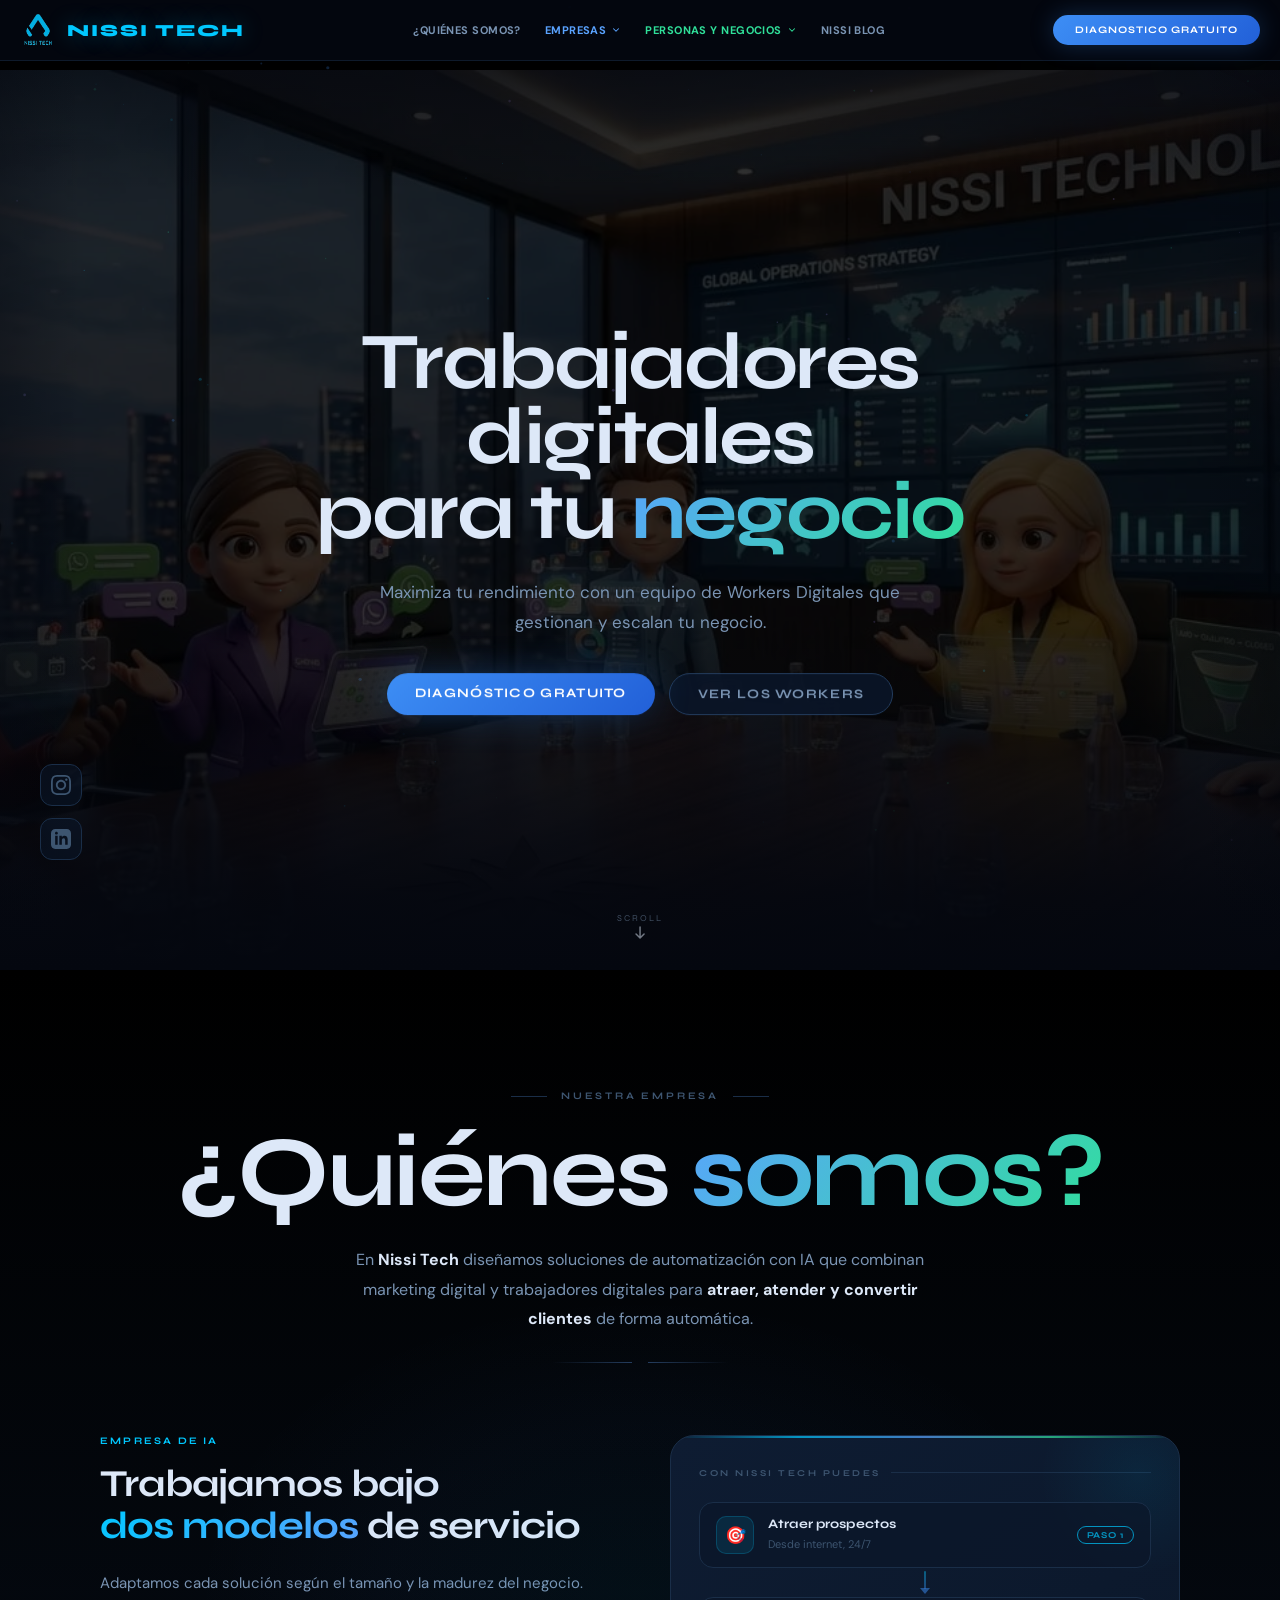
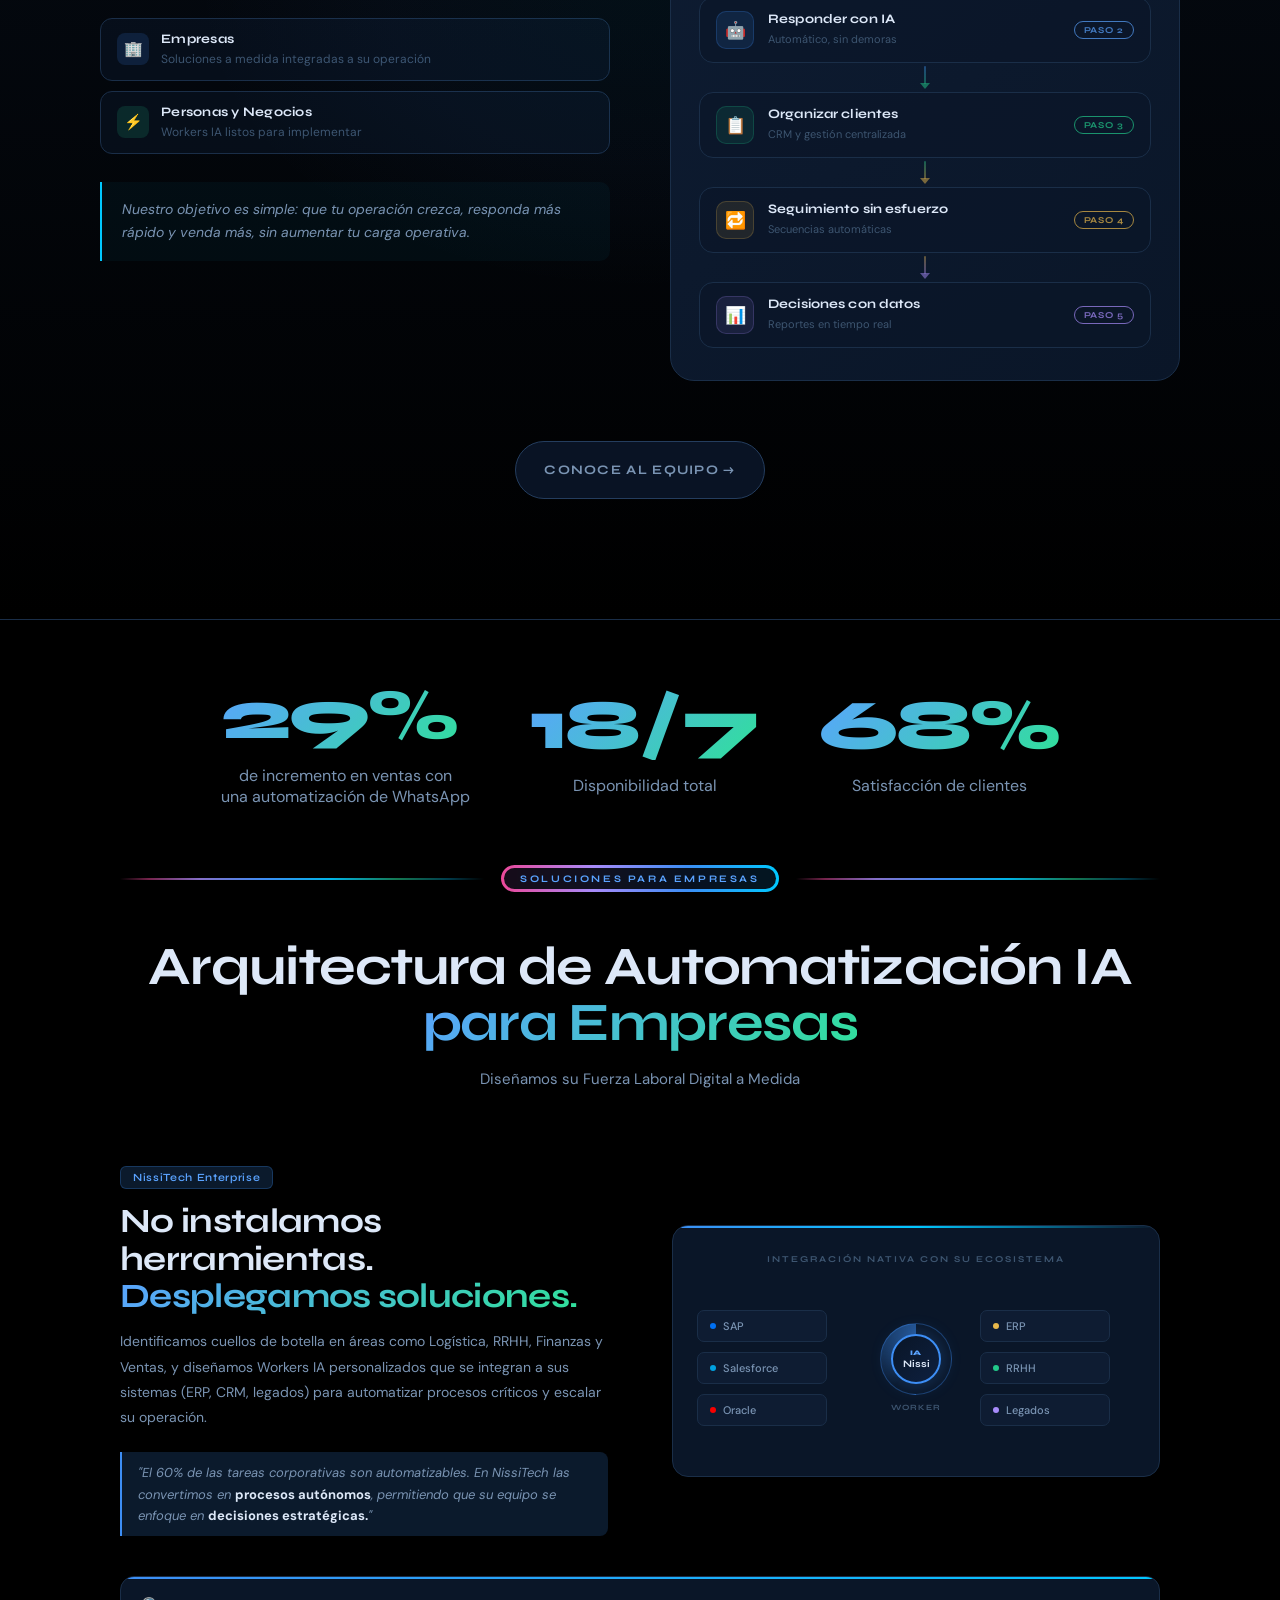
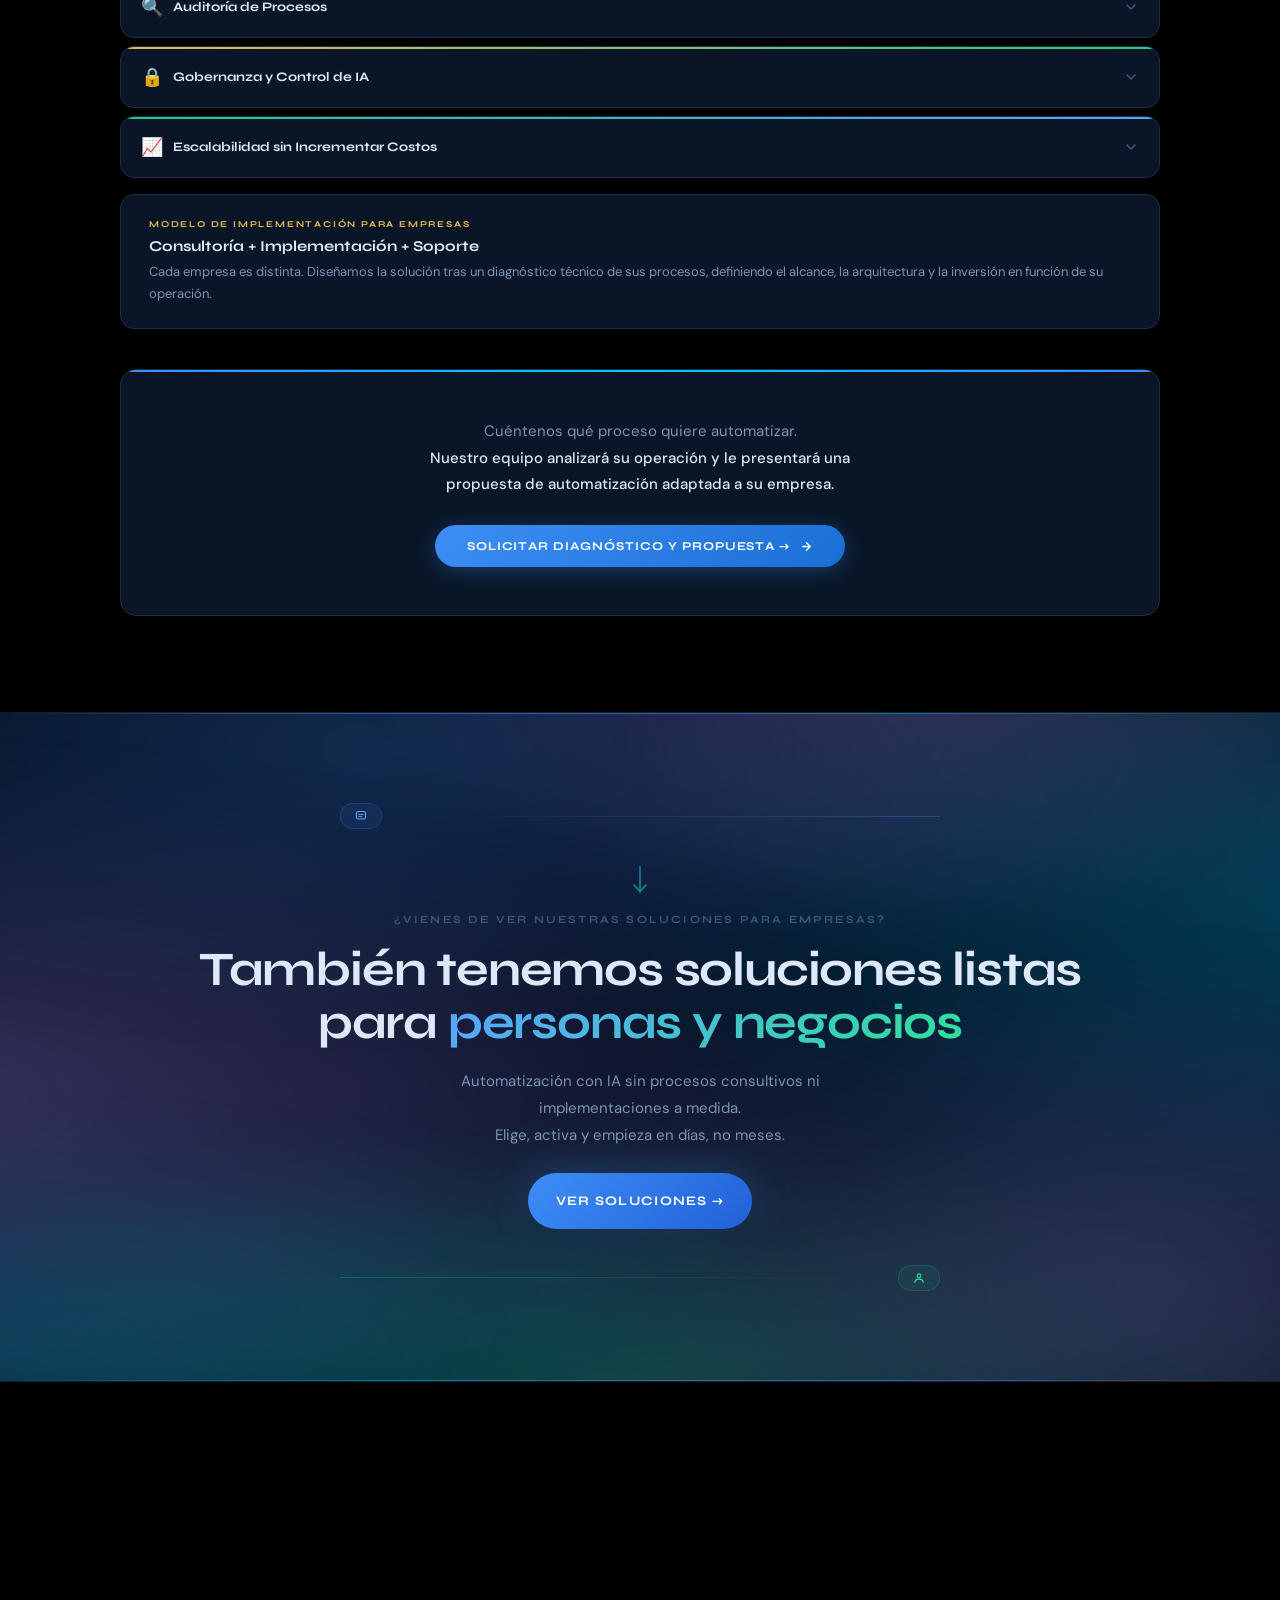
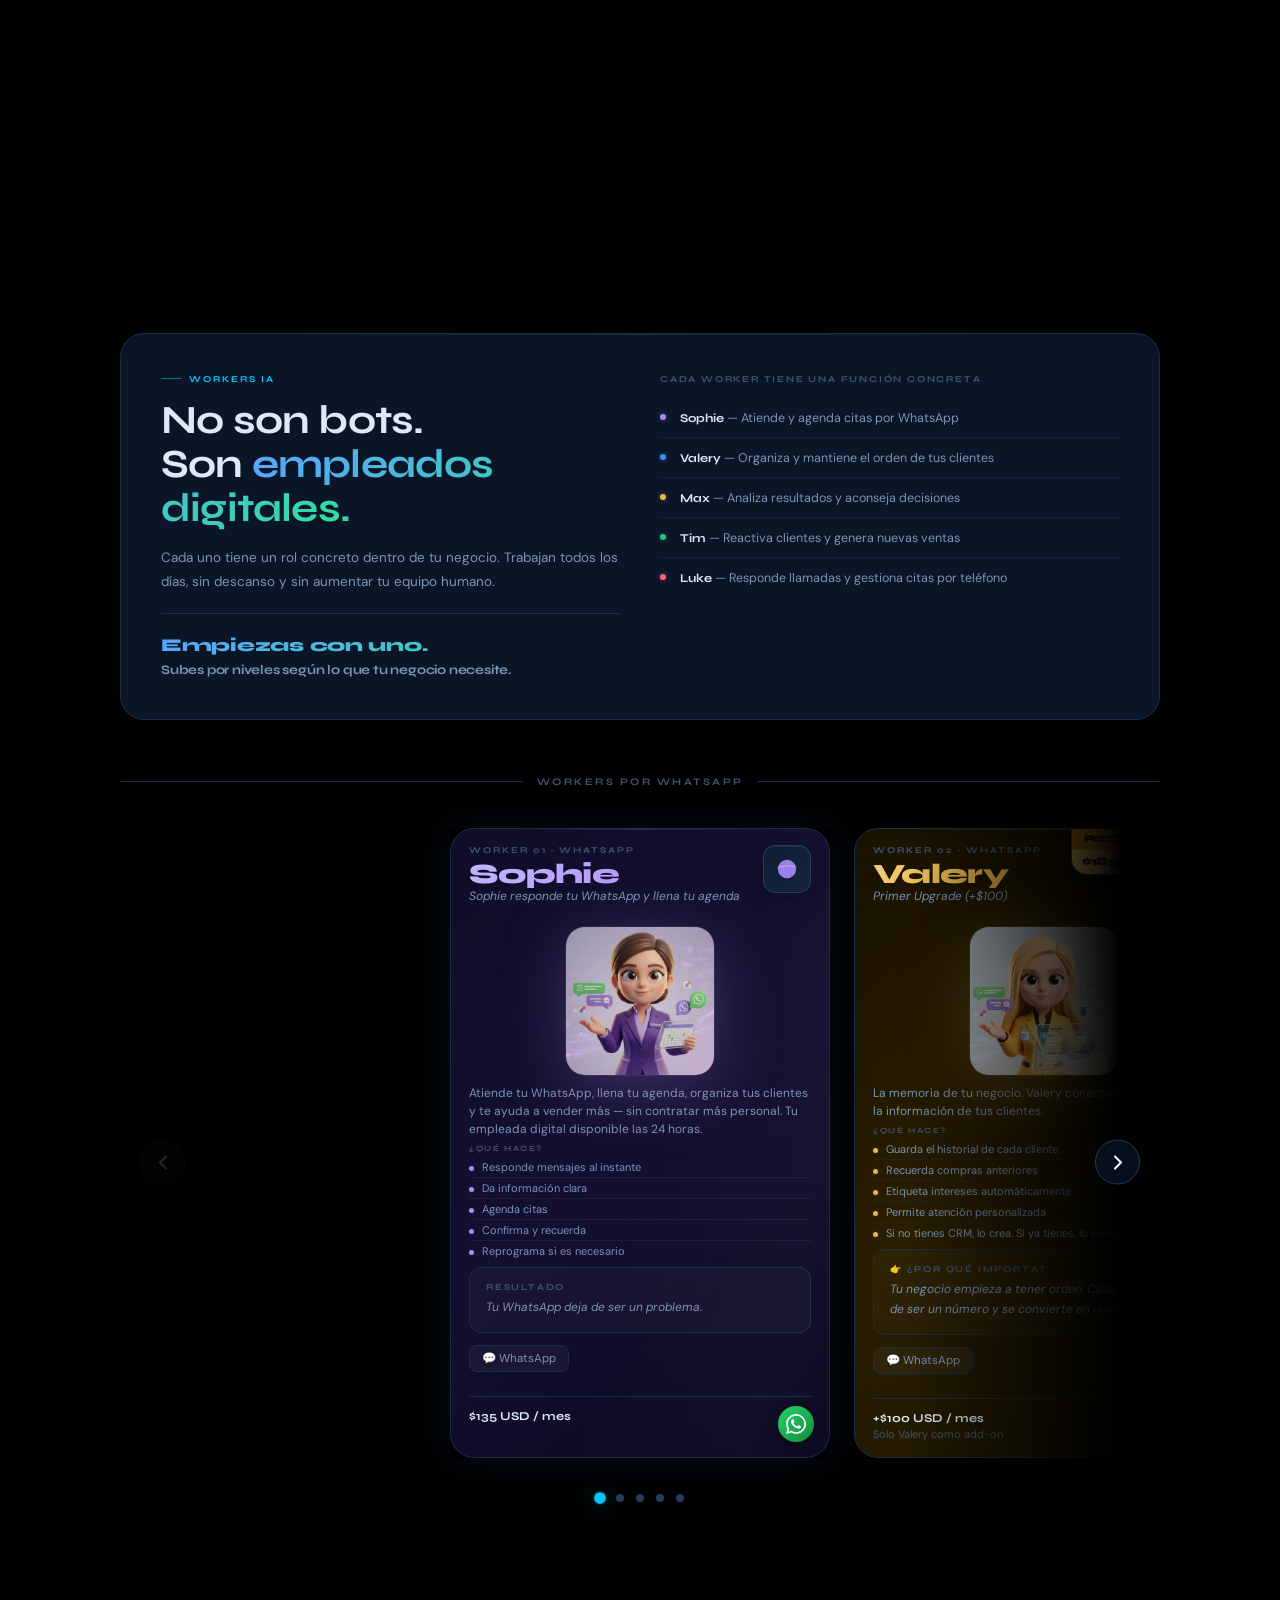
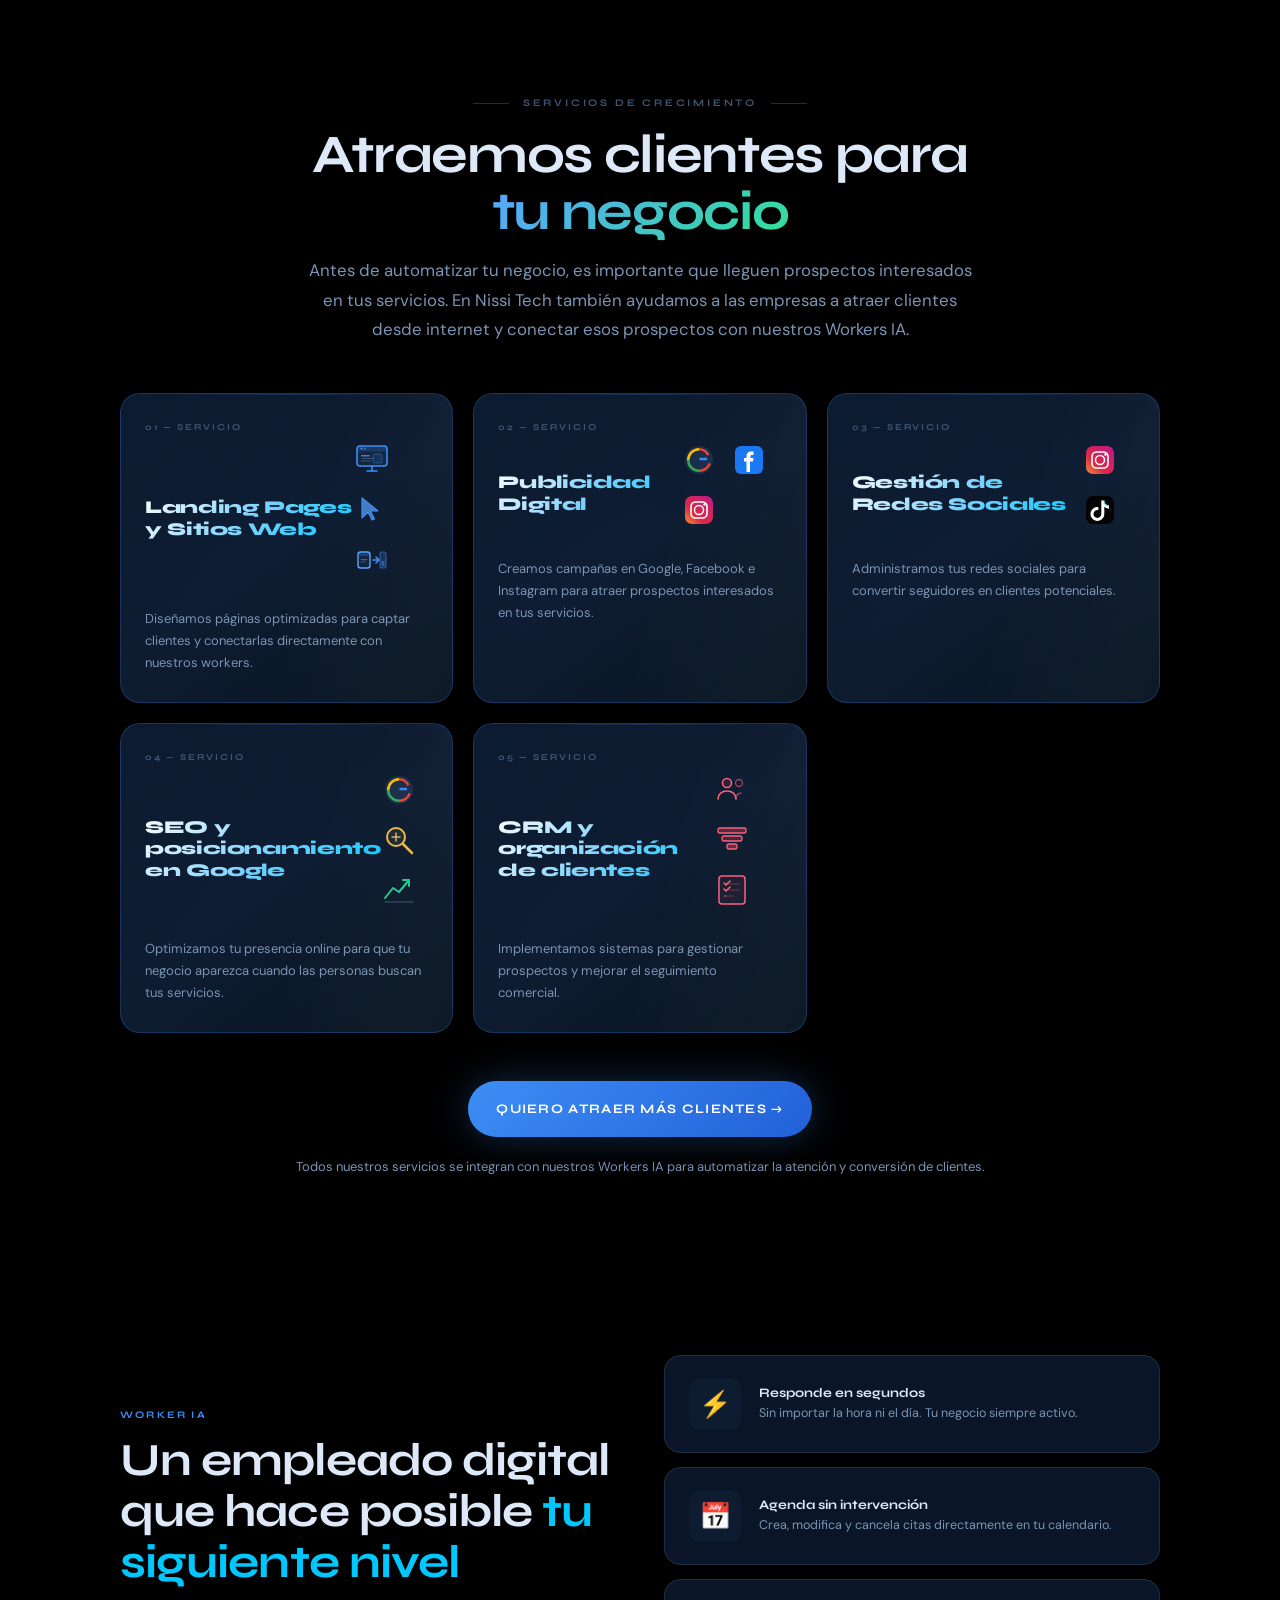
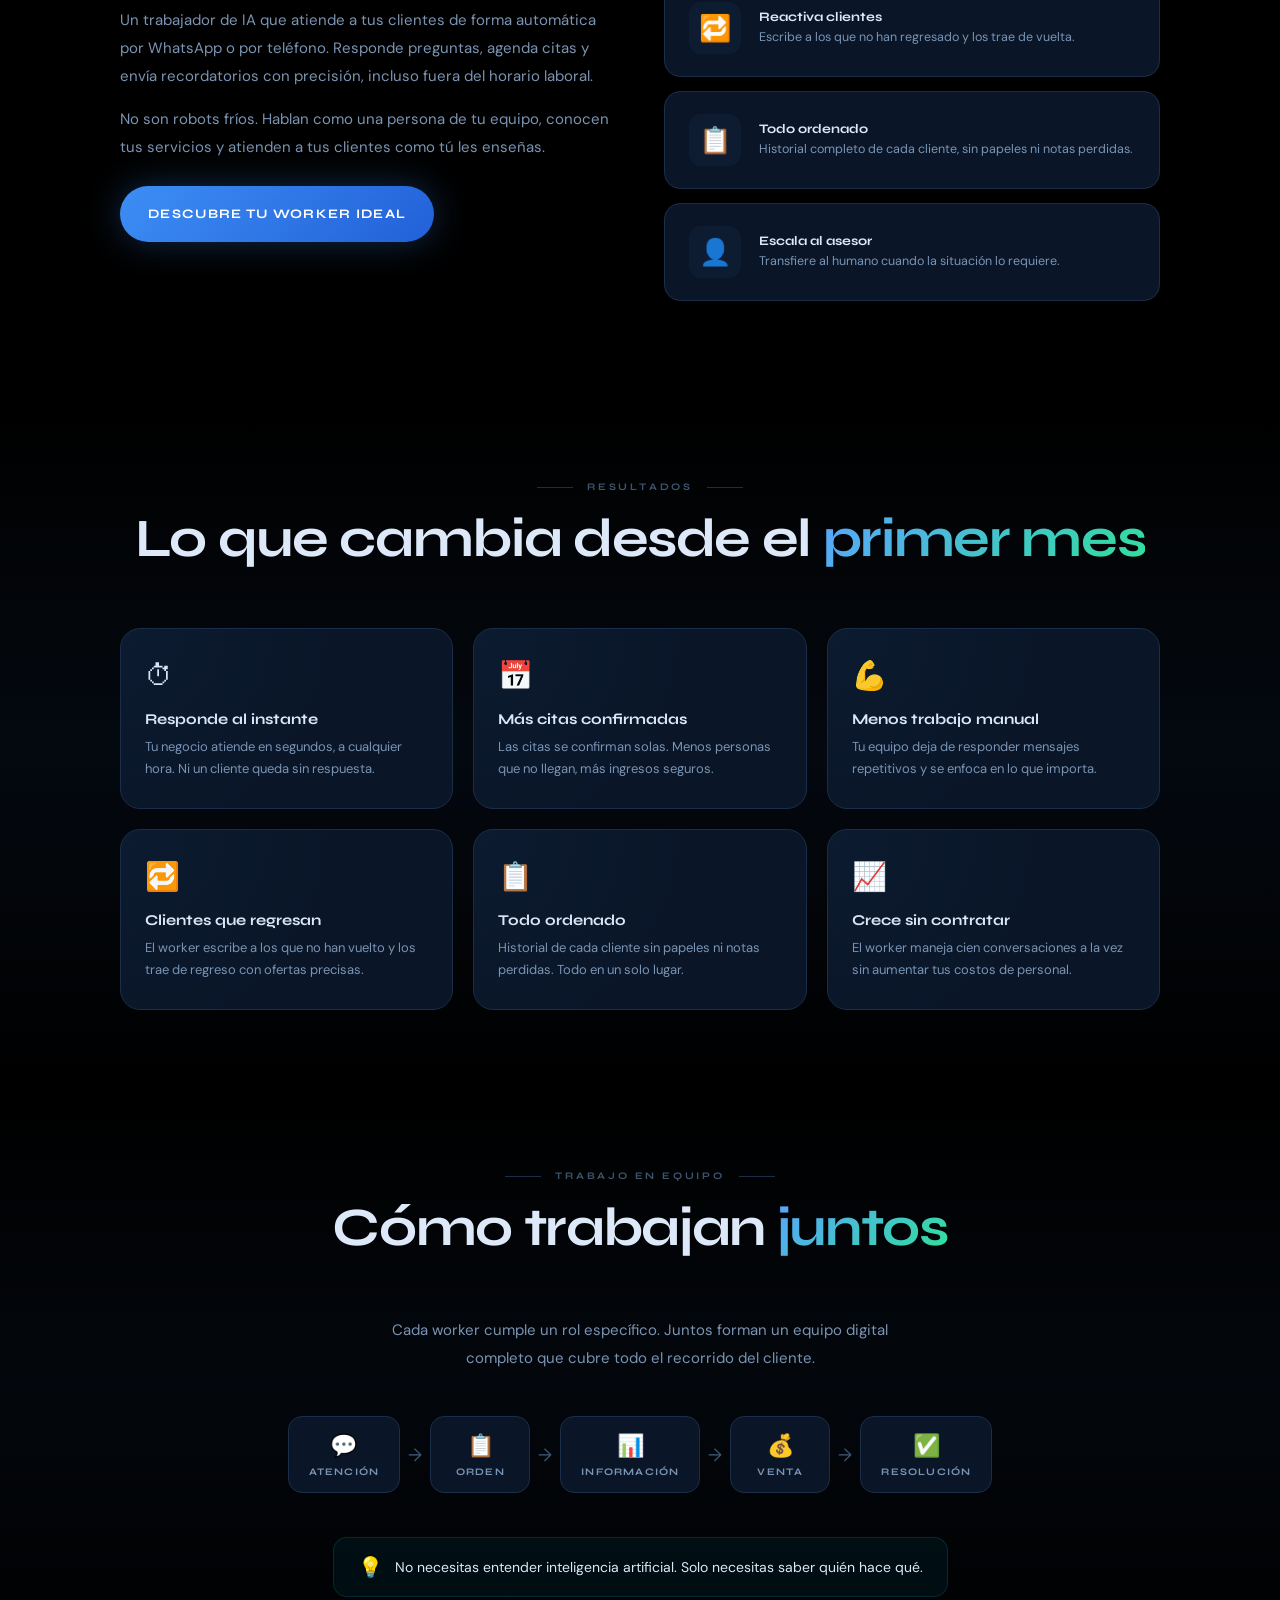
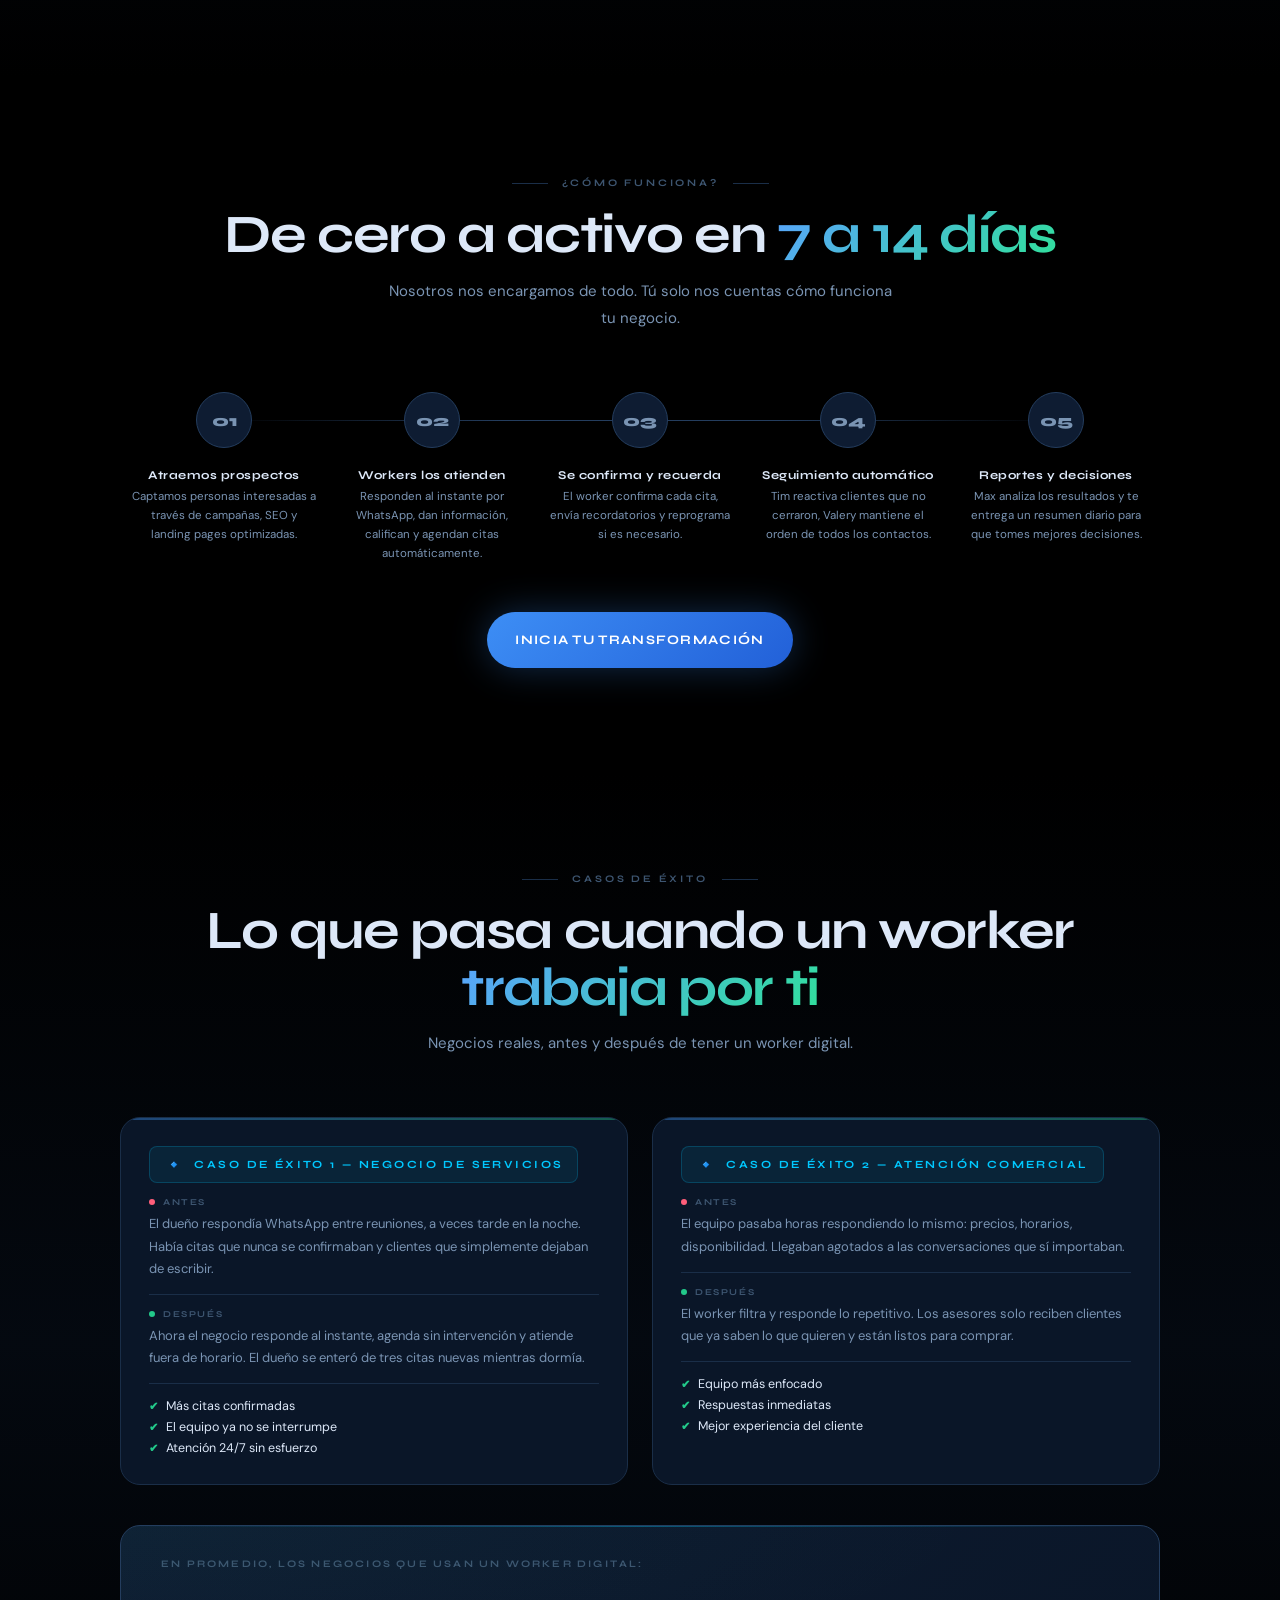
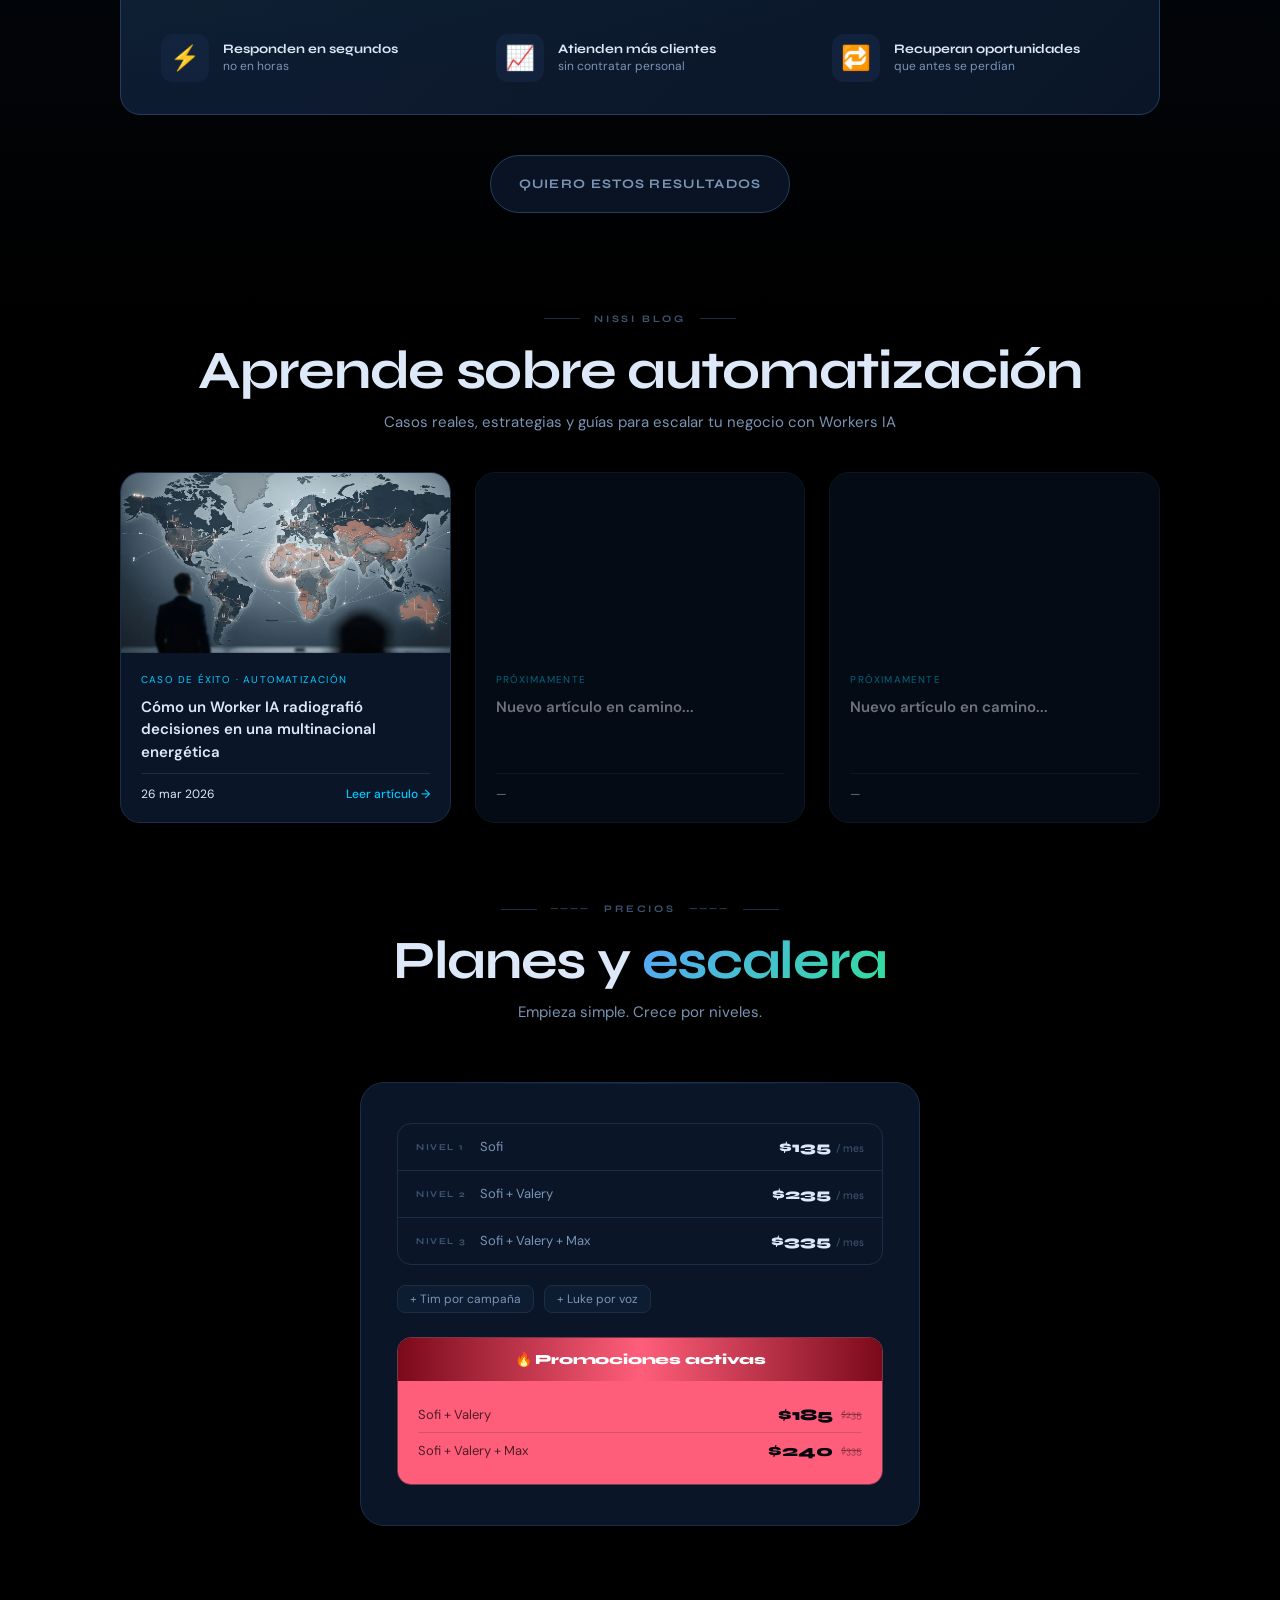
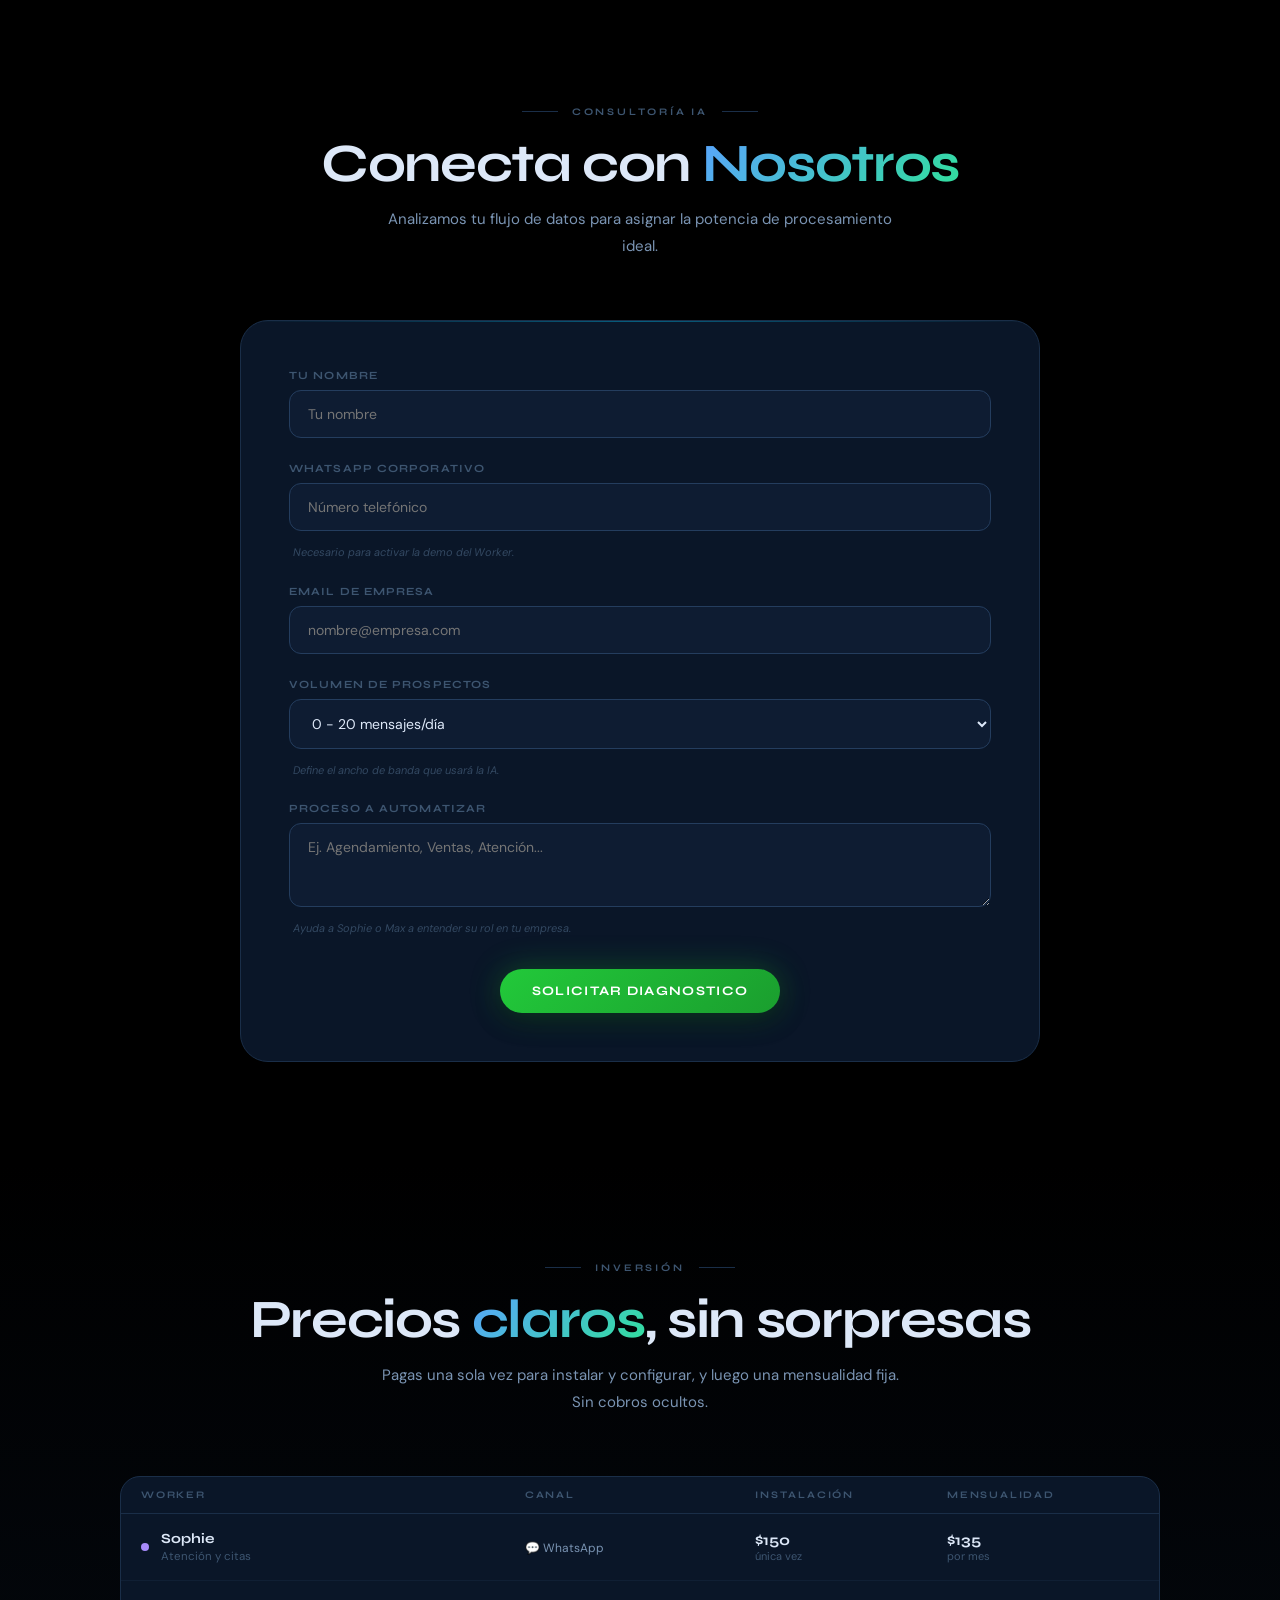
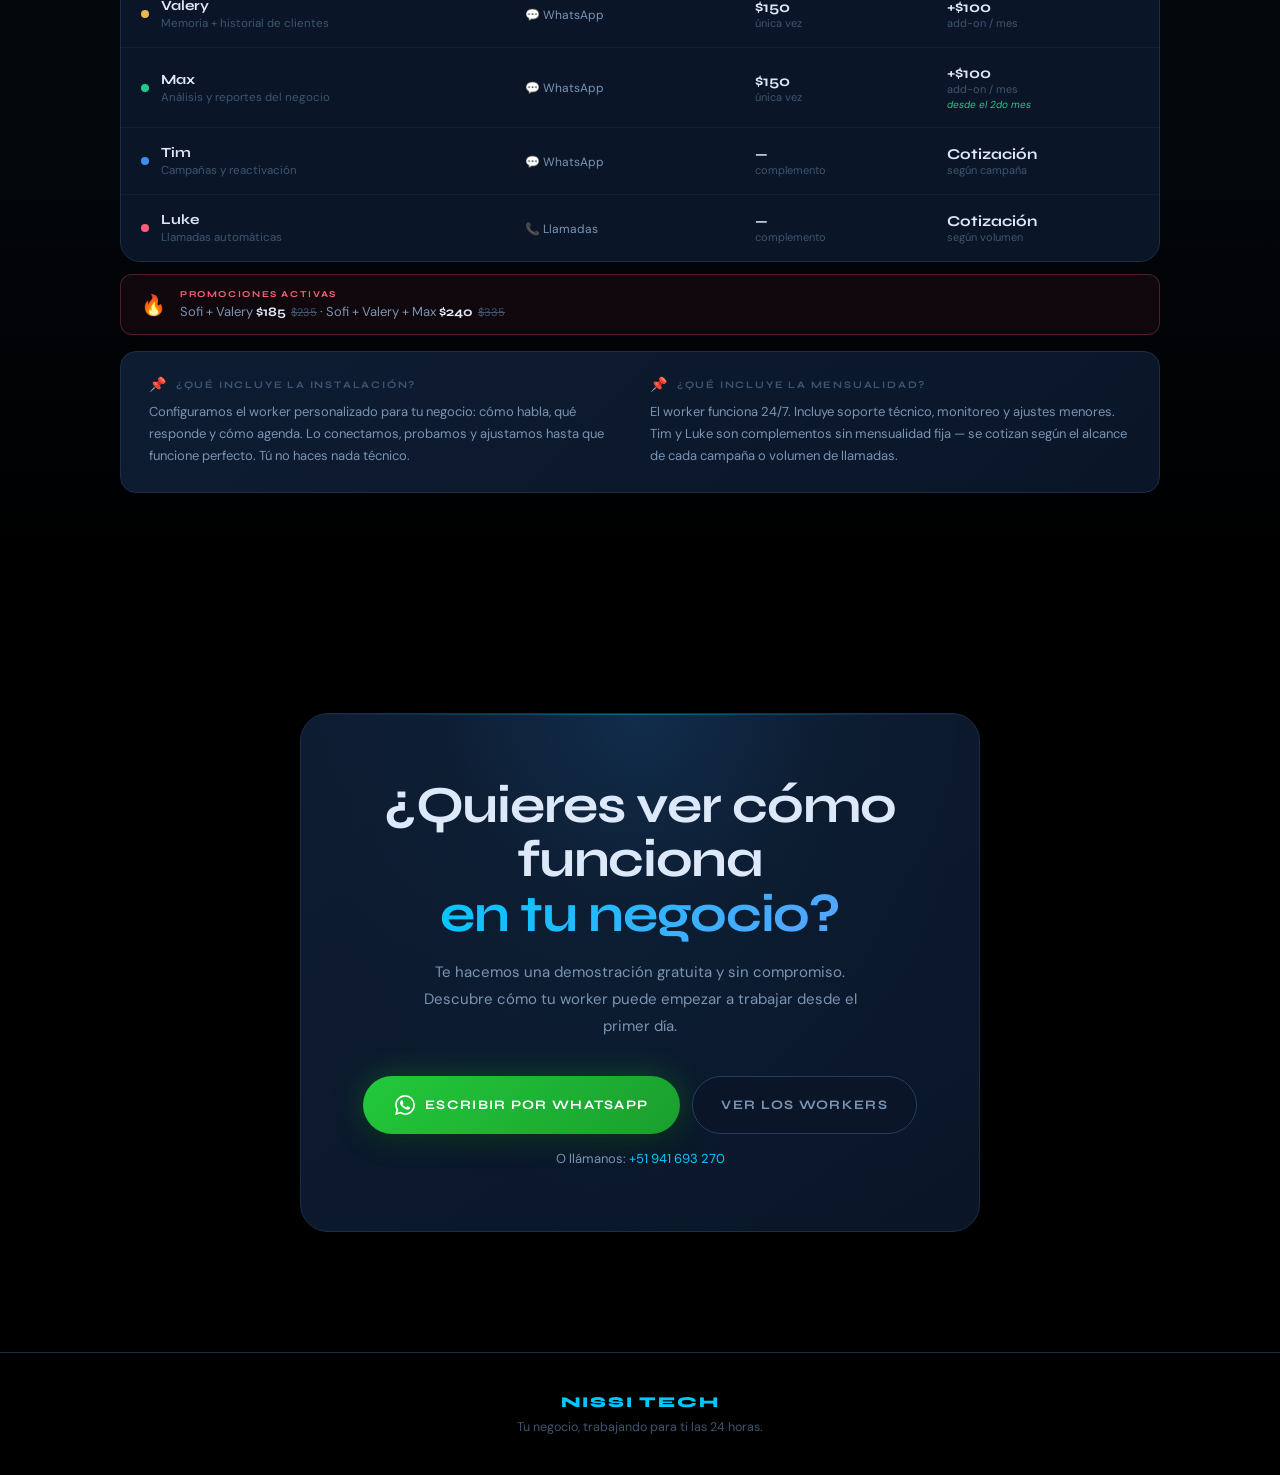
==== index.html @ 5e2bdacd "Update index.html" ====
<!DOCTYPE html>
<html lang="es">
<head>
<meta charset="UTF-8">
<meta name="viewport" content="width=device-width, initial-scale=1.0">
<title>Nissi Tech — Trabajadores Digitales para tu Negocio</title>
<meta name="description" content="Maximiza el rendimiento de tu negocio con Workers IA. Automatización de WhatsApp, agendamiento de citas 24/7 y captación de clientes con inteligencia artificial.">
<link rel="canonical" href="https://nissitech.cloud/">

<!-- Open Graph / Facebook / WhatsApp -->
<meta property="og:type" content="website">
<meta property="og:url" content="https://nissitech.cloud/">
<meta property="og:title" content="Nissi Tech — Trabajadores Digitales para tu Negocio">
<meta property="og:description" content="Automatiza tu atención al cliente y aumenta tus ventas con nuestros trabajadores digitales IA.">
<meta property="og:image" content="https://nissitech.cloud/image/logo-nissitech-automatizacion-flujos-bots.webp">

<!-- Twitter -->
<meta property="twitter:card" content="summary_large_image">
<meta property="twitter:url" content="https://nissitech.cloud/">
<meta property="twitter:title" content="Nissi Tech — Trabajadores Digitales para tu Negocio">
<meta property="twitter:description" content="Automatiza tu atención al cliente y aumenta tus ventas con nuestros trabajadores digitales IA.">
<meta property="twitter:image" content="https://nissitech.cloud/image/logo-nissitech-automatizacion-flujos-bots.webp">

<!-- Datos Estructurados (JSON-LD) -->
<script type="application/ld+json">
{
  "@context": "https://schema.org",
  "@type": "Organization",
  "name": "Nissi Tech",
  "url": "https://nissitech.cloud/",
  "logo": "https://nissitech.cloud/image/logo-nissitech-automatizacion-flujos-bots.webp",
  "description": "Empresa de IA que ayuda a negocios a conseguir más clientes mediante automatización y trabajadores digitales."
}
</script>

<link rel="icon" type="image/x-icon" href="favicon.ico">
<link rel="icon" type="image/png" sizes="48x48" href="favicon-48x48.png">
<link rel="apple-touch-icon" href="favicon-48x48.png">
<link href="https://fonts.googleapis.com/css2?family=Syne:wght@400;600;700;800&family=DM+Sans:ital,opsz,wght@0,9..40,300;0,9..40,400;0,9..40,500;1,9..40,300&display=swap" rel="stylesheet">
<link rel="stylesheet" href="styles.css">
</head>
<body>


<!-- ═══ HERO BANNER ═══ -->
<section id="hero-banner">
  <img src="image/hero-workers-ia-automatizacion-whatsapp-negocios-nissitech.webp" alt="Workers IA que automatizan negocios por WhatsApp - Nissi Tech" class="banner-img">
  <div class="banner-fade-top"></div>
  <div class="banner-fade-bottom"></div>
  <div class="banner-fade-left"></div>
  <div class="banner-fade-right"></div>

  <div class="hero-inner">
    <h1>Trabajadores digitales<br>para tu <em>negocio</em></h1>
    <p class="hero-sub">Maximiza tu rendimiento con un equipo de Workers Digitales que gestionan y escalan tu negocio.</p>
    <div class="hero-btns">
      <a href="diagnostico.html" class="btn-primary">Diagnóstico gratuito</a>
      <a href="#workers" class="btn-secondary">Ver los workers</a>
    </div>
  </div>

  <div class="hero-pill"><div class="dot-live"></div><span class="pill-text">Atención automática · 24 horas · 7 días</span></div>

  <div class="banner-scroll">
    <span>Scroll</span>
    <svg viewBox="0 0 18 18" fill="none"><path d="M9 3v10M5 10l4 4 4-4" stroke="currentColor" stroke-width="1.5" stroke-linecap="round" stroke-linejoin="round"/></svg>
  </div>
</section>

<!-- ═══ QUIÉNES SOMOS ═══ -->
<section id="quienes-somos">
  <div class="wrap">

    <!-- HEADER -->
    <div class="qs-header">
      <div class="sec-eyebrow">Nuestra empresa</div>
      <h2 class="sec-title">¿Quiénes <em>somos?</em></h2>
      <p class="qs-subtitle">
        En <strong>Nissi Tech</strong> diseñamos soluciones de automatización con IA que combinan
        marketing digital y trabajadores digitales para <strong>atraer, atender y convertir clientes</strong>
        de forma automática.
      </p>
      <div class="qs-divider">
        <div class="qs-divider-line"></div>
        <div class="qs-divider-line"></div>
      </div>
    </div>

    <!-- GRID -->
    <div class="qs-grid">

      <!-- Columna izquierda: texto -->
      <div class="qs-text">
        <span class="tag">Empresa de IA</span>
        <h2>Trabajamos bajo<br><em>dos modelos</em> de servicio</h2>
        <p>Adaptamos cada solución según el tamaño y la madurez del negocio.</p>

        <div class="qs-enfoques">
          <div class="qs-enfoque">
            <div class="qs-enfoque-icon blue">🏢</div>
            <div class="qs-enfoque-text">
              <strong>Empresas</strong>
              <span>Soluciones a medida integradas a su operación</span>
            </div>
          </div>
          <div class="qs-enfoque">
            <div class="qs-enfoque-icon green">⚡</div>
            <div class="qs-enfoque-text">
              <strong>Personas y Negocios</strong>
              <span>Workers IA listos para implementar</span>
            </div>
          </div>
        </div>

        <div class="qs-promise-text-bottom">
          Nuestro objetivo es simple: que tu operación crezca, responda más rápido y venda más,
          sin aumentar tu carga operativa.
        </div>
      </div>

      <!-- Columna derecha: DIAGRAMA DE FLUJO -->
      <div class="qs-diagram-card">
        <div class="qs-diagram-label">Con Nissi Tech puedes</div>

        <div class="flow-diagram">

          <!-- Nodo 1 -->
          <div class="flow-node" style="--node-color:var(--cyan);--node-bg:rgba(0,200,255,.1);--node-border:rgba(0,200,255,.2)">
            <div class="flow-node-icon">🎯</div>
            <div class="flow-node-content">
              <strong>Atraer prospectos</strong>
              <span>Desde internet, 24/7</span>
            </div>
            <div class="flow-node-badge">PASO 1</div>
          </div>

          <div class="flow-connector" style="--connector-top:rgba(0,200,255,.4);--connector-bottom:rgba(61,142,245,.4)">
            <div class="flow-connector-line"></div>
            <div class="flow-connector-arrow" style="border-top-color:rgba(61,142,245,.5)"></div>
          </div>

          <!-- Nodo 2 -->
          <div class="flow-node" style="--node-color:var(--blue2);--node-bg:rgba(61,142,245,.12);--node-border:rgba(61,142,245,.22)">
            <div class="flow-node-icon">🤖</div>
            <div class="flow-node-content">
              <strong>Responder con IA</strong>
              <span>Automático, sin demoras</span>
            </div>
            <div class="flow-node-badge">PASO 2</div>
          </div>

          <div class="flow-connector" style="--connector-top:rgba(61,142,245,.4);--connector-bottom:rgba(34,201,138,.4)">
            <div class="flow-connector-line"></div>
            <div class="flow-connector-arrow" style="border-top-color:rgba(34,201,138,.5)"></div>
          </div>

          <!-- Nodo 3 -->
          <div class="flow-node" style="--node-color:var(--green);--node-bg:rgba(34,201,138,.1);--node-border:rgba(34,201,138,.2)">
            <div class="flow-node-icon">📋</div>
            <div class="flow-node-content">
              <strong>Organizar clientes</strong>
              <span>CRM y gestión centralizada</span>
            </div>
            <div class="flow-node-badge">PASO 3</div>
          </div>

          <div class="flow-connector" style="--connector-top:rgba(34,201,138,.4);--connector-bottom:rgba(232,184,75,.4)">
            <div class="flow-connector-line"></div>
            <div class="flow-connector-arrow" style="border-top-color:rgba(232,184,75,.5)"></div>
          </div>

          <!-- Nodo 4 -->
          <div class="flow-node" style="--node-color:var(--gold);--node-bg:rgba(232,184,75,.1);--node-border:rgba(232,184,75,.2)">
            <div class="flow-node-icon">🔁</div>
            <div class="flow-node-content">
              <strong>Seguimiento sin esfuerzo</strong>
              <span>Secuencias automáticas</span>
            </div>
            <div class="flow-node-badge">PASO 4</div>
          </div>

          <div class="flow-connector" style="--connector-top:rgba(232,184,75,.4);--connector-bottom:rgba(167,139,250,.4)">
            <div class="flow-connector-line"></div>
            <div class="flow-connector-arrow" style="border-top-color:rgba(167,139,250,.5)"></div>
          </div>

          <!-- Nodo 5 -->
          <div class="flow-node" style="--node-color:var(--purple);--node-bg:rgba(167,139,250,.1);--node-border:rgba(167,139,250,.2)">
            <div class="flow-node-icon">📊</div>
            <div class="flow-node-content">
              <strong>Decisiones con datos</strong>
              <span>Reportes en tiempo real</span>
            </div>
            <div class="flow-node-badge">PASO 5</div>
          </div>

        </div><!-- /flow-diagram -->
      </div><!-- /qs-diagram-card -->

    </div><!-- /qs-grid -->

    <!-- CTA -->
    <div class="qs-cta-row">
      <a href="#workers" class="btn-secondary">Conoce al equipo →</a>
    </div>

  </div>
</section>

<!-- ----------------STATS----------------------------- -->
 <div class="hero-stats">
      <div>
        <div class="stat-num" data-target="40" data-suffix="%">0%</div>
        <div class="stat-label">de incremento en ventas con <br>una automatización de WhatsApp</div>
      </div>
      <div>
        <div class="stat-num" data-target="24" data-suffix="/7">0/7</div>
        <div class="stat-label">Disponibilidad total</div>
      </div>
      <div>
        <div class="stat-num" data-target="95" data-suffix="%">0%</div>
        <div class="stat-label">Satisfacción de clientes</div>
      </div>
    </div>

<canvas id="bgc"></canvas>
<div class="orb orb-a"></div>
<div class="orb orb-b"></div>
<div class="orb orb-c"></div>

<!-- ═══ NAV ═══ -->
<nav>
  <a href="#" class="nav-brand">
    <img src="image/logo-nissitech-automatizacion-flujos-bots.webp" alt="Nissi Tech automatizacion workers IA" class="nav-logo">
    <span class="nav-name">Nissi Tech</span>
  </a>

  <div class="nav-links">
    <a href="#quienes-somos">¿Quiénes somos?</a>

    <!-- DROPDOWN EMPRESAS -->
    <div class="nav-dropdown" id="navDropdownEmpresas">
      <button class="nav-dropdown-toggle nav-dd--empresas" id="navDropdownToggleEmpresas">
        Empresas
        <svg viewBox="0 0 24 24" fill="none" stroke="currentColor" stroke-width="2.5" stroke-linecap="round" stroke-linejoin="round"><path d="M6 9l6 6 6-6"/></svg>
      </button>
      <div class="nav-dropdown-menu nav-dropdown-menu--empresas">
        <div class="nav-dropdown-group-label">Para organizaciones</div>
        <a href="#corporativo-preview" class="nav-dropdown-highlight nav-dd-item--empresas">
          <span class="nav-dd-dot nav-dd-dot--blue"></span>Corporativo &amp; Industria
        </a>
      </div>
    </div>

    <!-- DROPDOWN PERSONAS Y NEGOCIOS -->
    <div class="nav-dropdown" id="navDropdownNegocios">
      <button class="nav-dropdown-toggle nav-dd--negocios" id="navDropdownToggleNegocios">
        Personas y Negocios
        <svg viewBox="0 0 24 24" fill="none" stroke="currentColor" stroke-width="2.5" stroke-linecap="round" stroke-linejoin="round"><path d="M6 9l6 6 6-6"/></svg>
      </button>
      <div class="nav-dropdown-menu nav-dropdown-menu--negocios">
        <div class="nav-dropdown-group-label">Para tu negocio</div>
        <a href="#workers" class="nav-dd-item--negocios"><span class="nav-dd-dot nav-dd-dot--green"></span>Workers IA</a>
        <a href="#servicios" class="nav-dd-item--negocios"><span class="nav-dd-dot nav-dd-dot--green"></span>Servicios de crecimiento</a>
        <a href="#proceso" class="nav-dd-item--negocios"><span class="nav-dd-dot nav-dd-dot--green"></span>¿Cómo funciona?</a>
        <a href="#casos" class="nav-dd-item--negocios"><span class="nav-dd-dot nav-dd-dot--green"></span>Casos de éxito</a>
      </div>
    </div>

    <a href="#blog">Nissi Blog</a>
  </div>

  <a href="diagnostico.html" class="nav-cta">Diagnostico Gratuito</a>
  <div class="nav-burger" id="burger" onclick="toggleMenu()">
    <span></span><span></span><span></span>
  </div>
</nav>

<!-- MOBILE MENU -->
<div class="nav-mobile" id="mobileMenu">
  <div class="nm-menu-list">

    <a href="#quienes-somos" onclick="navAndClose(event,'quienes-somos')" class="nm-item nm-item--link">
      <span class="nm-item-label">¿Quiénes somos?</span>
      <svg viewBox="0 0 16 16" fill="none" width="13" height="13"><path d="M6 4l4 4-4 4" stroke="currentColor" stroke-width="1.8" stroke-linecap="round" stroke-linejoin="round"/></svg>
    </a>

    <div class="nm-item nm-item--accordion nm-item--empresas">
      <div class="nm-item-header" onclick="toggleNmAccordion(this)">
        <span class="nm-item-dot nm-item-dot--blue"></span>
        <span class="nm-item-label">Empresas</span>
        <svg class="nm-chevron" viewBox="0 0 16 16" fill="none" width="13" height="13"><path d="M4 6l4 4 4-4" stroke="currentColor" stroke-width="1.8" stroke-linecap="round" stroke-linejoin="round"/></svg>
      </div>
      <div class="nm-item-body">
        <a href="#corporativo-preview" onclick="navAndClose(event,'corporativo-preview')"><span class="nm-link-dot nm-link-dot--blue"></span>Corporativo &amp; Industria</a>
      </div>
    </div>

    <div class="nm-item nm-item--accordion nm-item--negocios">
      <div class="nm-item-header" onclick="toggleNmAccordion(this)">
        <span class="nm-item-dot nm-item-dot--green"></span>
        <span class="nm-item-label">Personas y Negocios</span>
        <svg class="nm-chevron" viewBox="0 0 16 16" fill="none" width="13" height="13"><path d="M4 6l4 4 4-4" stroke="currentColor" stroke-width="1.8" stroke-linecap="round" stroke-linejoin="round"/></svg>
      </div>
      <div class="nm-item-body">
        <a href="#workers" onclick="navAndClose(event,'workers')"><span class="nm-link-dot nm-link-dot--green"></span>Workers IA</a>
        <a href="#servicios" onclick="navAndClose(event,'servicios')"><span class="nm-link-dot nm-link-dot--green"></span>Servicios de crecimiento</a>
        <a href="#proceso" onclick="navAndClose(event,'proceso')"><span class="nm-link-dot nm-link-dot--green"></span>¿Cómo funciona?</a>
        <a href="#casos" onclick="navAndClose(event,'casos')"><span class="nm-link-dot nm-link-dot--green"></span>Casos de éxito</a>
      </div>
    </div>

    <a href="#blog" onclick="navAndClose(event,'blog')" class="nm-item nm-item--link">
      <span class="nm-item-dot nm-item-dot--gold"></span>
      <span class="nm-item-label">Nissi Blog</span>
      <svg viewBox="0 0 16 16" fill="none" width="13" height="13"><path d="M6 4l4 4-4 4" stroke="currentColor" stroke-width="1.8" stroke-linecap="round" stroke-linejoin="round"/></svg>
    </a>

  </div>

  <a href="diagnostico.html" class="nav-mobile-cta">Demo Gratuita →</a>
</div>
<!-- ═══ HERO ═══ -->
<!-- <section id="hero">
  <div class="hero-inner">
    <div class="hero-pill"><div class="dot-live"></div><span class="pill-text">Atención automática · 24 horas · 7 días</span></div>
    <h1>Trabajadores digitales<br>para tu <em>negocio</em></h1>
    <p class="hero-sub">Conoce a tu equipo de Workers Digitales.<br>No son bots. No son herramientas genéricas.<br>Son trabajadores digitales, cada uno con un rol claro dentro de tu negocio.<br><span style="opacity:.7;font-size:15px">Mientras otros te ofrecen herramientas de IA, nosotros te entregamos trabajadores digitales listos para operar tu negocio.</span></p>
    <div class="hero-btns">
      <a href="diagnostico.html" class="btn-primary">Quiero una demo gratis</a>
      <a href="#workers" class="btn-secondary">Ver los workers</a>
    </div>

  </div>
</section> -->

<!-- ═══ CORPORATIVO / INDUSTRIA ═══ -->
<!-- Pegar ANTES de la sección #differentiator en index.html -->

<section id="corporativo-preview">
  <div class="wrap">

    <!-- ENTRY MARKER -->
    <div class="section-entry section-entry--blue reveal">
      <div class="section-entry-rule"></div>
      <span class="section-entry-label section-entry-label--blue">Soluciones para Empresas</span>
      <div class="section-entry-rule"></div>
    </div>

    <!-- HEADER -->
    <div class="qs-header reveal">
      <h2 class="sec-title">Arquitectura de Automatización IA<br><em>para Empresas</em></h2>
      <p class="sec-desc">Diseñamos su Fuerza Laboral Digital a Medida</p>
    </div>

    <!-- HERO GRID -->
    <div class="cp-hero-grid reveal">

      <div class="cp-left">
        <span class="tag">NissiTech Enterprise</span>
        <h2>No instalamos herramientas.<br><em>Desplegamos soluciones.</em></h2>
        <p class="cp-desc">
          Identificamos cuellos de botella en áreas como Logística, RRHH, Finanzas y Ventas, y diseñamos Workers IA personalizados que se integran a sus sistemas (ERP, CRM, legados) para automatizar procesos críticos y escalar su operación.
        </p>
        <div class="cp-quote">
          <p>"El 60% de las tareas corporativas son automatizables. En NissiTech las convertimos en <strong>procesos autónomos</strong>, permitiendo que su equipo se enfoque en <strong>decisiones estratégicas.</strong>"</p>
        </div>
      </div>

      <div class="cp-right">
        <div class="cp-diagram">
          <div class="cp-diag-label">Integración nativa con su ecosistema</div>
          <div class="cp-diag-body">
            <div class="cp-d-col">
              <div class="cp-d-node"><span class="cp-d-dot" style="background:#0070f3"></span>SAP</div>
              <div class="cp-d-node"><span class="cp-d-dot" style="background:#00a1e0"></span>Salesforce</div>
              <div class="cp-d-node"><span class="cp-d-dot" style="background:#f80000"></span>Oracle</div>
            </div>
            <div class="cp-d-center">
              <div class="cp-d-ring">
                <div class="cp-d-core"><span>IA</span><span>Nissi</span></div>
              </div>
              <div class="cp-d-caption">Worker</div>
            </div>
            <div class="cp-d-col right">
              <div class="cp-d-node"><span class="cp-d-dot" style="background:#e8b84b"></span>ERP</div>
              <div class="cp-d-node"><span class="cp-d-dot" style="background:#22c98a"></span>RRHH</div>
              <div class="cp-d-node"><span class="cp-d-dot" style="background:#a78bfa"></span>Legados</div>
            </div>
          </div>
        </div>
      </div>

    </div>

    <!-- 3 PILARES ACORDEÓN -->
    <div class="cp-pillars reveal">

      <div class="cp-pillar p1">
        <div class="cp-pillar-header">
          <div class="cp-pillar-header-left">
            <div class="cp-pillar-ico">🔍</div>
            <div class="cp-pillar-title">Auditoría de Procesos</div>
          </div>
          <svg class="cp-pillar-chevron" viewBox="0 0 24 24" fill="none" stroke="currentColor" stroke-width="2.5" stroke-linecap="round" stroke-linejoin="round"><path d="M6 9l6 6 6-6"/></svg>
        </div>
        <div class="cp-pillar-desc">Identificamos tareas repetitivas, cuellos de botella y oportunidades de automatización en su operación.</div>
      </div>

      <div class="cp-pillar p2">
        <div class="cp-pillar-header">
          <div class="cp-pillar-header-left">
            <div class="cp-pillar-ico">🔒</div>
            <div class="cp-pillar-title">Gobernanza y Control de IA</div>
          </div>
          <svg class="cp-pillar-chevron" viewBox="0 0 24 24" fill="none" stroke="currentColor" stroke-width="2.5" stroke-linecap="round" stroke-linejoin="round"><path d="M6 9l6 6 6-6"/></svg>
        </div>
        <div class="cp-pillar-desc">Implementamos soluciones seguras, auditables y alineadas a las políticas de su empresa.</div>
      </div>

      <div class="cp-pillar p3">
        <div class="cp-pillar-header">
          <div class="cp-pillar-header-left">
            <div class="cp-pillar-ico">📈</div>
            <div class="cp-pillar-title">Escalabilidad sin Incrementar Costos</div>
          </div>
          <svg class="cp-pillar-chevron" viewBox="0 0 24 24" fill="none" stroke="currentColor" stroke-width="2.5" stroke-linecap="round" stroke-linejoin="round"><path d="M6 9l6 6 6-6"/></svg>
        </div>
        <div class="cp-pillar-desc">Automatizamos procesos para que su operación crezca sin aumentar proporcionalmente su estructura operativa.</div>
      </div>

    </div>

    <!-- MODELO DE INVERSIÓN -->
    <div class="cp-model reveal">
      <div class="cp-model-tag">Modelo de implementación para empresas</div>
      <div class="cp-model-title">Consultoría + Implementación + Soporte</div>
      <div class="cp-model-desc">Cada empresa es distinta. Diseñamos la solución tras un diagnóstico técnico de sus procesos, definiendo el alcance, la arquitectura y la inversión en función de su operación.</div>
    </div>

    <!-- CTA FINAL -->
    <div class="cp-cta-block reveal">
      <p>
        Cuéntenos qué proceso quiere automatizar.<br><strong>Nuestro equipo analizará su operación y le presentará una propuesta de automatización adaptada a su empresa.</strong>
      </p>
      <button class="cp-btn" id="cp-open-modal">
        Solicitar diagnóstico y propuesta →
        <svg viewBox="0 0 24 24" fill="none" stroke="currentColor" stroke-width="2.5" stroke-linecap="round" stroke-linejoin="round"><path d="M5 12h14M12 5l7 7-7 7"/></svg>
      </button>
    </div>

  </div>
</section>

<!-- ═══ DIVISION BAND ═══ -->
<section id="differentiator">
  <div class="divband-top-rule"></div>
  <div class="divband-glow divband-glow--left"></div>
  <div class="divband-glow divband-glow--right"></div>

  <div class="wrap divband-content reveal">

    <div class="divband-from-row">
      <span class="divband-segment-tag divband-segment-tag--blue">
        <svg viewBox="0 0 16 16" fill="none" width="12" height="12"><rect x="2" y="2" width="12" height="10" rx="2" stroke="currentColor" stroke-width="1.5"/><path d="M5 6h6M5 9h4" stroke="currentColor" stroke-width="1.5" stroke-linecap="round"/></svg>
        
      </span>
      <div class="divband-from-line"></div>
    </div>

    <div class="divband-center">
      <div class="divband-arrow-wrap">
        <svg class="divband-arrow" viewBox="0 0 20 36" fill="none" xmlns="http://www.w3.org/2000/svg">
          <path d="M10 2v28M3 24l7 8 7-8" stroke="url(#divArrowGrad)" stroke-width="2" stroke-linecap="round" stroke-linejoin="round"/>
          <defs>
            <linearGradient id="divArrowGrad" x1="10" y1="2" x2="10" y2="36" gradientUnits="userSpaceOnUse">
              <stop stop-color="#3d8ef5"/>
              <stop offset="1" stop-color="#22c98a"/>
            </linearGradient>
          </defs>
        </svg>
      </div>
      <p class="divband-question">¿Vienes de ver nuestras soluciones para empresas?</p>
      <h2 class="divband-title">También tenemos soluciones listas<br>para <em>personas y negocios</em></h2>
      <p class="divband-sub">Automatización con IA sin procesos consultivos ni implementaciones a medida.<br>Elige, activa y empieza en días, no meses.</p>
      <a href="#workers" class="btn-primary divband-cta">Ver soluciones →</a>
    </div>

    <div class="divband-to-row">
      <div class="divband-to-line"></div>
      <span class="divband-segment-tag divband-segment-tag--green">
        <svg viewBox="0 0 16 16" fill="none" width="12" height="12"><circle cx="8" cy="5" r="2.5" stroke="currentColor" stroke-width="1.5"/><path d="M2.5 14c0-3 2.5-4.5 5.5-4.5s5.5 1.5 5.5 4.5" stroke="currentColor" stroke-width="1.5" stroke-linecap="round"/></svg>
       
      </span>
    </div>

  </div>

  <div class="divband-bottom-rule"></div>
</section>





<!-- ═══ ENTRADA PERSONAS Y NEGOCIOS ═══ -->
<div class="pyn-entry-wrap">
  <div class="wrap">
    <div class="section-entry section-entry--green reveal">
      <div class="section-entry-rule"></div>
      <span class="section-entry-label section-entry-label--green">Personas y Negocios</span>
      <div class="section-entry-rule"></div>
    </div>
    <div class="pyn-intro reveal">
      <h2 class="sec-title">Automatización IA <em>lista para usar</em></h2>
      <p class="sec-desc">Sin consultoría extensa ni proyectos complejos.<br>Elige tu Worker, actívalo y empieza a automatizar.</p>
    </div>
  </div>
</div>

<!-- ═══ WORKERS ═══ -->
<section id="workers">
  <div class="wrap">
    <div class="sec-header reveal">
      <div class="sec-eyebrow">Workers IA</div>
      <h2 class="sec-title">Conoce a tus <em>Workers</em></h2>
      <p class="sec-desc">Nuestros Workers atienden, califican, hacen seguimiento y convierten clientes automáticamente.</p>
    </div>

    <div class="workers-explainer">
      <div class="we-left">
        <div class="we-tag">Workers IA</div>
        <h3 class="we-title">No son bots.<br>Son <em>empleados digitales.</em></h3>
        <p class="we-body">Cada uno tiene un rol concreto dentro de tu negocio. Trabajan todos los días, sin descanso y sin aumentar tu equipo humano.</p>
        <div class="we-footer">
          <div class="we-steps">
            <span>Empiezas con uno.</span>
            <span>Subes por niveles según lo que tu negocio necesite.</span>
          </div>
        </div>
      </div>
      <div class="we-right">
        <div class="we-list-label">Cada worker tiene una función concreta</div>
        <ul class="we-list">
          <li><span class="we-dot" style="background:#a78bfa;box-shadow:0 0 5px rgba(167,139,250,.4)"></span><span><span class="we-worker-name">Sophie</span><span class="we-worker-role"> — Atiende y agenda citas por WhatsApp</span></span></li>
          <li><span class="we-dot" style="background:#3d8ef5;box-shadow:0 0 5px rgba(61,142,245,.4)"></span><span><span class="we-worker-name">Valery</span><span class="we-worker-role"> — Organiza y mantiene el orden de tus clientes</span></span></li>
          <li><span class="we-dot" style="background:#e8b84b;box-shadow:0 0 5px rgba(232,184,75,.4)"></span><span><span class="we-worker-name">Max</span><span class="we-worker-role"> — Analiza resultados y aconseja decisiones</span></span></li>
          <li><span class="we-dot" style="background:#22c98a;box-shadow:0 0 5px rgba(34,201,138,.4)"></span><span><span class="we-worker-name">Tim</span><span class="we-worker-role"> — Reactiva clientes y genera nuevas ventas</span></span></li>
          <li><span class="we-dot" style="background:#ff5e7a;box-shadow:0 0 5px rgba(255,94,122,.4)"></span><span><span class="we-worker-name">Luke</span><span class="we-worker-role"> — Responde llamadas y gestiona citas por teléfono</span></span></li>
        </ul>
      </div>
    </div>

    <div class="workers-section-title">Workers por WhatsApp</div>

    <!-- CONTENEDOR DEL SLIDER -->
    <div class="workers-slider-container reveal">
      <!-- Flechas de navegación -->
      <button class="slider-arrow prev" id="prevBtn" aria-label="Anterior">
        <svg viewBox="0 0 24 24" fill="none" stroke="currentColor" stroke-width="2" stroke-linecap="round" stroke-linejoin="round"><polyline points="15 18 9 12 15 6"></polyline></svg>
      </button>
      <button class="slider-arrow next" id="nextBtn" aria-label="Siguiente">
        <svg viewBox="0 0 24 24" fill="none" stroke="currentColor" stroke-width="2" stroke-linecap="round" stroke-linejoin="round"><polyline points="9 18 15 12 9 6"></polyline></svg>
      </button>
      <div class="workers-slider-wrapper">
        <div class="workers-slider-track" id="workersTrack">

          <!-- SOPHIE -->
          <div class="wcard wpurple">
            <div class="wcard-inner">
              <div class="wcard-front">
                <div class="shimmer"></div>
                <div class="wtop">
                  <div>
                    <div class="wnum">Worker 01 · WhatsApp</div>
                    <div class="wname">Sophie</div>
                    <div class="wrole">Sophie responde tu WhatsApp y llena tu agenda</div>
                  </div>
                  <div class="wibox">
                    <svg viewBox="0 0 34 34" fill="none">
                      <circle cx="17" cy="17" r="12" fill="#a78bfa" opacity="0.9"/>
                      <path d="M5 14.5 Q17 11 29 14.5" stroke="white" stroke-width="1" stroke-linecap="round" opacity="0.5"/>
                    </svg>
                  </div>
                </div>
                <div class="wavatar">
                  <img src="image/sophie-bot-whatsapp-agendamiento-automatico-nissitech.webp" alt="Sophie bot WhatsApp agendamiento automatico negocios" loading="lazy">
                </div>
                <p class="wdesc">Atiende tu WhatsApp, llena tu agenda, organiza tus clientes y te ayuda a vender más — sin contratar más personal. Tu empleada digital disponible las 24 horas.</p>
                <div class="wlabel">¿Qué hace?</div>
                <ul class="wtasks">
                  <li><span class="tdot"></span>Responde mensajes al instante</li>
                  <li><span class="tdot"></span>Da información clara</li>
                  <li><span class="tdot"></span>Agenda citas</li>
                  <li><span class="tdot"></span>Confirma y recuerda</li>
                  <li><span class="tdot"></span>Reprograma si es necesario</li>
                </ul>
                <div class="wexample">
                  <div class="wex-label">Resultado</div>
                  <div class="wex-text">Tu WhatsApp deja de ser un problema.</div>
                </div>
                <div class="wch"><span class="ch">💬 WhatsApp</span></div>
                <div class="wdivider"></div>
                <div class="wfooter">
                  <div>
                    <div class="wplan-name">$135 USD / mes</div>
                  </div>
                </div>
                <a href="https://wa.me/51941693270?text=Hola,%20me%20interesa%20Sophie" target="_blank" class="w-wa-btn" title="Consultar por WhatsApp">
                  <svg viewBox="0 0 24 24"><path d="M17.472 14.382c-.297-.149-1.758-.867-2.03-.967-.273-.099-.471-.148-.67.15-.197.297-.767.966-.94 1.164-.173.199-.347.223-.644.075-.297-.15-1.255-.463-2.39-1.475-.883-.788-1.48-1.761-1.653-2.059-.173-.297-.018-.458.13-.606.134-.133.298-.347.446-.52.149-.174.198-.298.298-.497.099-.198.05-.371-.025-.52-.075-.149-.669-1.612-.916-2.207-.242-.579-.487-.5-.669-.51-.173-.008-.371-.01-.57-.01-.198 0-.52.074-.792.372-.272.297-1.04 1.016-1.04 2.479 0 1.462 1.065 2.875 1.213 3.074.149.198 2.096 3.2 5.077 4.487.709.306 1.262.489 1.694.625.712.227 1.36.195 1.871.118.571-.085 1.758-.719 2.006-1.413.248-.694.248-1.289.173-1.413-.074-.124-.272-.198-.57-.347m-5.421 7.403h-.004a9.87 9.87 0 01-5.031-1.378l-.361-.214-3.741.982.998-3.648-.235-.374a9.86 9.86 0 01-1.51-5.26c.001-5.45 4.436-9.884 9.888-9.884 2.64 0 5.122 1.03 6.988 2.898a9.825 9.825 0 012.893 6.994c-.003 5.45-4.437 9.884-9.885 9.884m8.413-18.297A11.815 11.815 0 0012.05 0C5.495 0 .16 5.335.157 11.892c0 2.096.547 4.142 1.588 5.945L.057 24l6.305-1.654a11.882 11.882 0 005.683 1.448h.005c6.554 0 11.89-5.335 11.893-11.893a11.821 11.821 0 00-3.48-8.413z"/></svg>
                </a>
              </div>
              <div class="wcard-back">
                <img src="assets/fondo-card-sophie-bot-whatsapp-agendamiento-nissitech.webp" class="back-img" alt="Sophie bot WhatsApp agendamiento automatico negocios Nissi Tech" loading="lazy">
                <a href="https://wa.me/51941693270?text=Hola,%20me%20interesa%20Sophie" target="_blank" class="w-wa-btn" title="Consultar por WhatsApp">
                  <svg viewBox="0 0 24 24"><path d="M17.472 14.382c-.297-.149-1.758-.867-2.03-.967-.273-.099-.471-.148-.67.15-.197.297-.767.966-.94 1.164-.173.199-.347.223-.644.075-.297-.15-1.255-.463-2.39-1.475-.883-.788-1.48-1.761-1.653-2.059-.173-.297-.018-.458.13-.606.134-.133.298-.347.446-.52.149-.174.198-.298.298-.497.099-.198.05-.371-.025-.52-.075-.149-.669-1.612-.916-2.207-.242-.579-.487-.5-.669-.51-.173-.008-.371-.01-.57-.01-.198 0-.52.074-.792.372-.272.297-1.04 1.016-1.04 2.479 0 1.462 1.065 2.875 1.213 3.074.149.198 2.096 3.2 5.077 4.487.709.306 1.262.489 1.694.625.712.227 1.36.195 1.871.118.571-.085 1.758-.719 2.006-1.413.248-.694.248-1.289.173-1.413-.074-.124-.272-.198-.57-.347m-5.421 7.403h-.004a9.87 9.87 0 01-5.031-1.378l-.361-.214-3.741.982.998-3.648-.235-.374a9.86 9.86 0 01-1.51-5.26c.001-5.45 4.436-9.884 9.888-9.884 2.64 0 5.122 1.03 6.988 2.898a9.825 9.825 0 012.893 6.994c-.003 5.45-4.437 9.884-9.885 9.884m8.413-18.297A11.815 11.815 0 0012.05 0C5.495 0 .16 5.335.157 11.892c0 2.096.547 4.142 1.588 5.945L.057 24l6.305-1.654a11.882 11.882 0 005.683 1.448h.005c6.554 0 11.89-5.335 11.893-11.893a11.821 11.821 0 00-3.48-8.413z"/></svg>
                </a>
              </div>
            </div>
          </div>

          <!-- VALERY -->
          <div class="wcard wgold">
            <div class="wcard-inner">
              <div class="wcard-front">
                <div class="shimmer"></div>
                <div class="wtop">
                  <div>
                    <div class="wnum">Worker 02 · WhatsApp</div>
                    <div class="wname">Valery</div>
                    <div class="wrole">Primer Upgrade (+$100)</div>
                  </div>
                </div>
                <div class="wavatar">
                  <img src="image/valery-crm-automatico-historial-clientes-whatsapp-nissitech.webp" alt="Valery CRM automatico historial clientes WhatsApp" loading="lazy">
                </div>
                <p class="wdesc">La memoria de tu negocio. Valery conecta tu WhatsApp con la información de tus clientes.</p>
                <div class="wlabel">¿Qué hace?</div>
                <ul class="wtasks">
                  <li><span class="tdot"></span>Guarda el historial de cada cliente</li>
                  <li><span class="tdot"></span>Recuerda compras anteriores</li>
                  <li><span class="tdot"></span>Etiqueta intereses automáticamente</li>
                  <li><span class="tdot"></span>Permite atención personalizada</li>
                  <li><span class="tdot"></span>Si no tienes CRM, lo crea. Si ya tienes, lo conecta.</li>
                </ul>
                <!-- BLOQUE PROMO -->
                <div class="vpromo-box">
                  <div class="vpromo-header">Recomendado</div>
                  <div class="vpromo-body">
                    <p class="vpromo-sub">Combina Sophie + Valery y obtén</p>
                    <p class="vpromo-price">$185 USD / mes 🔥</p>
                    <p class="vpromo-note">Sophie + Valery juntas, al mismo precio combo.</p>
                  </div>
                </div>
                <div class="wexample">
                  <div class="wex-label">👉 ¿Por qué importa?</div>
                  <div class="wex-text">Tu negocio empieza a tener orden. Cada cliente deja de ser un número y se convierte en una relación.</div>
                </div>
                <div class="wch"><span class="ch">💬 WhatsApp</span></div>
                <div class="wdivider"></div>
                <div class="wfooter">
                  <div>
                    <div class="wplan-name">+$100 USD / mes</div>
                    <div class="wplan-sub">Solo Valery como add-on</div>
                  </div>
                </div>
                <a href="https://wa.me/51941693270?text=Hola,%20me%20interesa%20Valery" target="_blank" class="w-wa-btn" title="Consultar por WhatsApp">
                  <svg viewBox="0 0 24 24"><path d="M17.472 14.382c-.297-.149-1.758-.867-2.03-.967-.273-.099-.471-.148-.67.15-.197.297-.767.966-.94 1.164-.173.199-.347.223-.644.075-.297-.15-1.255-.463-2.39-1.475-.883-.788-1.48-1.761-1.653-2.059-.173-.297-.018-.458.13-.606.134-.133.298-.347.446-.52.149-.174.198-.298.298-.497.099-.198.05-.371-.025-.52-.075-.149-.669-1.612-.916-2.207-.242-.579-.487-.5-.669-.51-.173-.008-.371-.01-.57-.01-.198 0-.52.074-.792.372-.272.297-1.04 1.016-1.04 2.479 0 1.462 1.065 2.875 1.213 3.074.149.198 2.096 3.2 5.077 4.487.709.306 1.262.489 1.694.625.712.227 1.36.195 1.871.118.571-.085 1.758-.719 2.006-1.413.248-.694.248-1.289.173-1.413-.074-.124-.272-.198-.57-.347m-5.421 7.403h-.004a9.87 9.87 0 01-5.031-1.378l-.361-.214-3.741.982.998-3.648-.235-.374a9.86 9.86 0 01-1.51-5.26c.001-5.45 4.436-9.884 9.888-9.884 2.64 0 5.122 1.03 6.988 2.898a9.825 9.825 0 012.893 6.994c-.003 5.45-4.437 9.884-9.885 9.884m8.413-18.297A11.815 11.815 0 0012.05 0C5.495 0 .16 5.335.157 11.892c0 2.096.547 4.142 1.588 5.945L.057 24l6.305-1.654a11.882 11.882 0 005.683 1.448h.005c6.554 0 11.89-5.335 11.893-11.893a11.821 11.821 0 00-3.48-8.413z"/></svg>
                </a>
              </div>
              <div class="wcard-back">
                <img src="assets/fondo-card-valery-crm-clientes-whatsapp-nissitech.webp" class="back-img" alt="Valery CRM automatico historial clientes WhatsApp Nissi Tech" loading="lazy">
                <a href="https://wa.me/51941693270?text=Hola,%20me%20interesa%20Valery" target="_blank" class="w-wa-btn" title="Consultar por WhatsApp">
                  <svg viewBox="0 0 24 24"><path d="M17.472 14.382c-.297-.149-1.758-.867-2.03-.967-.273-.099-.471-.148-.67.15-.197.297-.767.966-.94 1.164-.173.199-.347.223-.644.075-.297-.15-1.255-.463-2.39-1.475-.883-.788-1.48-1.761-1.653-2.059-.173-.297-.018-.458.13-.606.134-.133.298-.347.446-.52.149-.174.198-.298.298-.497.099-.198.05-.371-.025-.52-.075-.149-.669-1.612-.916-2.207-.242-.579-.487-.5-.669-.51-.173-.008-.371-.01-.57-.01-.198 0-.52.074-.792.372-.272.297-1.04 1.016-1.04 2.479 0 1.462 1.065 2.875 1.213 3.074.149.198 2.096 3.2 5.077 4.487.709.306 1.262.489 1.694.625.712.227 1.36.195 1.871.118.571-.085 1.758-.719 2.006-1.413.248-.694.248-1.289.173-1.413-.074-.124-.272-.198-.57-.347m-5.421 7.403h-.004a9.87 9.87 0 01-5.031-1.378l-.361-.214-3.741.982.998-3.648-.235-.374a9.86 9.86 0 01-1.51-5.26c.001-5.45 4.436-9.884 9.888-9.884 2.64 0 5.122 1.03 6.988 2.898a9.825 9.825 0 012.893 6.994c-.003 5.45-4.437 9.884-9.885 9.884m8.413-18.297A11.815 11.815 0 0012.05 0C5.495 0 .16 5.335.157 11.892c0 2.096.547 4.142 1.588 5.945L.057 24l6.305-1.654a11.882 11.882 0 005.683 1.448h.005c6.554 0 11.89-5.335 11.893-11.893a11.821 11.821 0 00-3.48-8.413z"/></svg>
                </a>
              </div>
            </div>
          </div>

          <!-- MAX -->
          <div class="wcard wmax">
            <div class="wcard-inner">
              <div class="wcard-front">
                <div class="shimmer"></div>
                <div class="wtop">
                  <div>
                    <div class="wnum">Worker 03 · WhatsApp</div>
                    <div class="wname">Max</div>
                    <div class="wrole">El que analiza tu negocio y te dice qué mejorar</div>
                  </div>
                </div>
                <div class="wavatar">
                  <img src="image/max-analitica-automatizada-flujos-negocio-nissitech.webp" alt="Max analitica automatizada flujos negocio" loading="lazy">
                </div>
                <p class="wdesc">Max no atiende clientes.<br>Te atiende a ti como dueño.</p>
                <div class="wlabel">¿Qué analiza?</div>
                <ul class="wtasks">
                  <li><span class="tdot"></span>Qué servicios convierten</li>
                  <li><span class="tdot"></span>Qué horarios pierden clientes</li>
                  <li><span class="tdot"></span>Qué precios no funcionan</li>
                  <li><span class="tdot"></span>Qué campañas dieron resultado</li>
                  <li><span class="tdot"></span>Y te recomienda qué cambiar</li>
                </ul>
                <div class="wexample">
                  <div class="wex-label">👉 Tomas decisiones con datos, no con suposiciones.</div>
                </div>
                <div class="mpromo-box">
                  <div class="mpromo-header">Recomendado</div>
                  <div class="mpromo-body">
                    <p class="mpromo-sub">💼 Plan Completo: Sophie + Valery + Max</p>
                    <p class="mpromo-price">$240 USD / mes 🔥</p>
                    <p class="mpromo-old">$335 USD / mes</p>
                    <p class="mpromo-note">Sophie + Valery + Max juntos, al precio combo.</p>
                  </div>
                </div>
                <div class="wch"><span class="ch">💬 WhatsApp</span></div>
                <div class="wdivider"></div>
                <div class="wfooter">
                  <div>
                    <div class="wplan-name">+$100 USD / mes</div>
                    <div class="wplan-sub">Upgrade estratégico</div>
                  </div>
                </div>
                <a href="https://wa.me/51941693270?text=Hola,%20me%20interesa%20Max" target="_blank" class="w-wa-btn" title="Consultar por WhatsApp">
                  <svg viewBox="0 0 24 24"><path d="M17.472 14.382c-.297-.149-1.758-.867-2.03-.967-.273-.099-.471-.148-.67.15-.197.297-.767.966-.94 1.164-.173.199-.347.223-.644.075-.297-.15-1.255-.463-2.39-1.475-.883-.788-1.48-1.761-1.653-2.059-.173-.297-.018-.458.13-.606.134-.133.298-.347.446-.52.149-.174.198-.298.298-.497.099-.198.05-.371-.025-.52-.075-.149-.669-1.612-.916-2.207-.242-.579-.487-.5-.669-.51-.173-.008-.371-.01-.57-.01-.198 0-.52.074-.792.372-.272.297-1.04 1.016-1.04 2.479 0 1.462 1.065 2.875 1.213 3.074.149.198 2.096 3.2 5.077 4.487.709.306 1.262.489 1.694.625.712.227 1.36.195 1.871.118.571-.085 1.758-.719 2.006-1.413.248-.694.248-1.289.173-1.413-.074-.124-.272-.198-.57-.347m-5.421 7.403h-.004a9.87 9.87 0 01-5.031-1.378l-.361-.214-3.741.982.998-3.648-.235-.374a9.86 9.86 0 01-1.51-5.26c.001-5.45 4.436-9.884 9.888-9.884 2.64 0 5.122 1.03 6.988 2.898a9.825 9.825 0 012.893 6.994c-.003 5.45-4.437 9.884-9.885 9.884m8.413-18.297A11.815 11.815 0 0012.05 0C5.495 0 .16 5.335.157 11.892c0 2.096.547 4.142 1.588 5.945L.057 24l6.305-1.654a11.882 11.882 0 005.683 1.448h.005c6.554 0 11.89-5.335 11.893-11.893a11.821 11.821 0 00-3.48-8.413z"/></svg>
                </a>
              </div>
              <div class="wcard-back">
               <img src="assets/fondo-card-max-analitica-flujos-negocio-nissitech.webp" class="back-img" alt="Max analitica automatizada flujos negocio Nissi Tech" loading="lazy">
                <a href="https://wa.me/51941693270?text=Hola,%20me%20interesa%20Max" target="_blank" class="w-wa-btn" title="Consultar por WhatsApp">
                  <svg viewBox="0 0 24 24"><path d="M17.472 14.382c-.297-.149-1.758-.867-2.03-.967-.273-.099-.471-.148-.67.15-.197.297-.767.966-.94 1.164-.173.199-.347.223-.644.075-.297-.15-1.255-.463-2.39-1.475-.883-.788-1.48-1.761-1.653-2.059-.173-.297-.018-.458.13-.606.134-.133.298-.347.446-.52.149-.174.198-.298.298-.497.099-.198.05-.371-.025-.52-.075-.149-.669-1.612-.916-2.207-.242-.579-.487-.5-.669-.51-.173-.008-.371-.01-.57-.01-.198 0-.52.074-.792.372-.272.297-1.04 1.016-1.04 2.479 0 1.462 1.065 2.875 1.213 3.074.149.198 2.096 3.2 5.077 4.487.709.306 1.262.489 1.694.625.712.227 1.36.195 1.871.118.571-.085 1.758-.719 2.006-1.413.248-.694.248-1.289.173-1.413-.074-.124-.272-.198-.57-.347m-5.421 7.403h-.004a9.87 9.87 0 01-5.031-1.378l-.361-.214-3.741.982.998-3.648-.235-.374a9.86 9.86 0 01-1.51-5.26c.001-5.45 4.436-9.884 9.888-9.884 2.64 0 5.122 1.03 6.988 2.898a9.825 9.825 0 012.893 6.994c-.003 5.45-4.437 9.884-9.885 9.884m8.413-18.297A11.815 11.815 0 0012.05 0C5.495 0 .16 5.335.157 11.892c0 2.096.547 4.142 1.588 5.945L.057 24l6.305-1.654a11.882 11.882 0 005.683 1.448h.005c6.554 0 11.89-5.335 11.893-11.893a11.821 11.821 0 00-3.48-8.413z"/></svg>
                </a>
              </div>
            </div>
          </div>

          <!-- TIM -->
          <div class="wcard wgreen">
            <div class="wcard-inner">
              <div class="wcard-front">
                <div class="shimmer"></div>
                <div class="wtop">
                  <div>
                    <div class="wnum">Worker 04 · WhatsApp</div>
                    <div class="wname">Tim</div>
                    <div class="wrole">El que trae clientes de vuelta</div>
                  </div>
                </div>
                <div class="wavatar">
                  <img src="image/tim-campanas-automaticas-whatsapp-reactivacion-clientes-nissitech.webp" alt="Tim campanas automaticas WhatsApp reactivacion clientes" loading="lazy">
                </div>
                <p class="wdesc">Tim no atiende en tiempo real.<br>Tim sale a vender.</p>
                <div class="wlabel">¿Qué hace?</div>
                <ul class="wtasks">
                  <li><span class="tdot"></span>Envía promociones por WhatsApp</li>
                  <li><span class="tdot"></span>Reactiva clientes antiguos</li>
                  <li><span class="tdot"></span>Recupera cotizaciones</li>
                  <li><span class="tdot"></span>Lanza campañas a tu base</li>
                </ul>
                <div class="wexample">
                  <div class="wex-label">👉 Más ventas con clientes que ya te conocen.</div>
                  <div class="wex-text">📌 Tim no es un nivel obligatorio. Se activa cuando quieres mover ventas.</div>
                </div>
                <div class="wch"><span class="ch">💬 WhatsApp</span></div>
                <div class="wdivider"></div>
                <div class="wfooter">
                  <div>
                    <div class="wplan-name">Desde $130 USD por campaña</div>
                    <div class="wplan-sub">Hasta 500 contactos incluidos</div>
                  </div>
                </div>
                <a href="https://wa.me/51941693270?text=Hola,%20me%20interesa%20Tim" target="_blank" class="w-wa-btn" title="Consultar por WhatsApp">
                  <svg viewBox="0 0 24 24"><path d="M17.472 14.382c-.297-.149-1.758-.867-2.03-.967-.273-.099-.471-.148-.67.15-.197.297-.767.966-.94 1.164-.173.199-.347.223-.644.075-.297-.15-1.255-.463-2.39-1.475-.883-.788-1.48-1.761-1.653-2.059-.173-.297-.018-.458.13-.606.134-.133.298-.347.446-.52.149-.174.198-.298.298-.497.099-.198.05-.371-.025-.52-.075-.149-.669-1.612-.916-2.207-.242-.579-.487-.5-.669-.51-.173-.008-.371-.01-.57-.01-.198 0-.52.074-.792.372-.272.297-1.04 1.016-1.04 2.479 0 1.462 1.065 2.875 1.213 3.074.149.198 2.096 3.2 5.077 4.487.709.306 1.262.489 1.694.625.712.227 1.36.195 1.871.118.571-.085 1.758-.719 2.006-1.413.248-.694.248-1.289.173-1.413-.074-.124-.272-.198-.57-.347m-5.421 7.403h-.004a9.87 9.87 0 01-5.031-1.378l-.361-.214-3.741.982.998-3.648-.235-.374a9.86 9.86 0 01-1.51-5.26c.001-5.45 4.436-9.884 9.888-9.884 2.64 0 5.122 1.03 6.988 2.898a9.825 9.825 0 012.893 6.994c-.003 5.45-4.437 9.884-9.885 9.884m8.413-18.297A11.815 11.815 0 0012.05 0C5.495 0 .16 5.335.157 11.892c0 2.096.547 4.142 1.588 5.945L.057 24l6.305-1.654a11.882 11.882 0 005.683 1.448h.005c6.554 0 11.89-5.335 11.893-11.893a11.821 11.821 0 00-3.48-8.413z"/></svg>
                </a>
              </div>
              <div class="wcard-back">
                <img src="assets/fondo-card-tim-campanas-whatsapp-ventas-nissitech.webp" class="back-img" alt="Tim campanas automaticas WhatsApp ventas reactivacion clientes Nissi Tech" loading="lazy">
                <a href="https://wa.me/51941693270?text=Hola,%20me%20interesa%20Tim" target="_blank" class="w-wa-btn" title="Consultar por WhatsApp">
                  <svg viewBox="0 0 24 24"><path d="M17.472 14.382c-.297-.149-1.758-.867-2.03-.967-.273-.099-.471-.148-.67.15-.197.297-.767.966-.94 1.164-.173.199-.347.223-.644.075-.297-.15-1.255-.463-2.39-1.475-.883-.788-1.48-1.761-1.653-2.059-.173-.297-.018-.458.13-.606.134-.133.298-.347.446-.52.149-.174.198-.298.298-.497.099-.198.05-.371-.025-.52-.075-.149-.669-1.612-.916-2.207-.242-.579-.487-.5-.669-.51-.173-.008-.371-.01-.57-.01-.198 0-.52.074-.792.372-.272.297-1.04 1.016-1.04 2.479 0 1.462 1.065 2.875 1.213 3.074.149.198 2.096 3.2 5.077 4.487.709.306 1.262.489 1.694.625.712.227 1.36.195 1.871.118.571-.085 1.758-.719 2.006-1.413.248-.694.248-1.289.173-1.413-.074-.124-.272-.198-.57-.347m-5.421 7.403h-.004a9.87 9.87 0 01-5.031-1.378l-.361-.214-3.741.982.998-3.648-.235-.374a9.86 9.86 0 01-1.51-5.26c.001-5.45 4.436-9.884 9.888-9.884 2.64 0 5.122 1.03 6.988 2.898a9.825 9.825 0 012.893 6.994c-.003 5.45-4.437 9.884-9.885 9.884m8.413-18.297A11.815 11.815 0 0012.05 0C5.495 0 .16 5.335.157 11.892c0 2.096.547 4.142 1.588 5.945L.057 24l6.305-1.654a11.882 11.882 0 005.683 1.448h.005c6.554 0 11.89-5.335 11.893-11.893a11.821 11.821 0 00-3.48-8.413z"/></svg>
                </a>
              </div>
            </div>
          </div>

          <!-- LUKE -->
          <div class="wcard wred">
            <div class="wcard-inner">
              <div class="wcard-front">
                <div class="shimmer"></div>
                <div class="wtop">
                  <div>
                    <div class="wnum">Worker 05 · Llamadas</div>
                    <div class="wname">Luke</div>
                    <div class="wrole">Nunca pierdas una llamada</div>
                  </div>
                </div>
                <div class="wavatar">
                  <img src="image/luke-llamadas-automaticas-voz-ia-negocio-nissitech.webp" alt="Luke llamadas automaticas voz IA negocio" loading="lazy">
                </div>
                <p class="wdesc">Contesta cada llamada que entra a tu negocio de forma automática, con una voz natural y clara. Nunca más una llamada perdida, ni en fines de semana ni feriados.</p>
                <div class="wlabel">¿Qué hace?</div>
                <ul class="wtasks">
                  <li><span class="tdot"></span>Contesta llamadas automáticamente</li>
                  <li><span class="tdot"></span>Agenda por teléfono</li>
                  <li><span class="tdot"></span>Transfiere si es necesario</li>
                  <li><span class="tdot"></span>Puede enviar confirmación por WhatsApp</li>
                </ul>
                <div class="wexample">
                  <div class="wex-label">📞 LUKE — Complemento de Voz</div>
                </div>
                <div class="wch"><span class="ch">📞 Llamadas telefónicas</span></div>
                <div class="wdivider"></div>
                <div class="wfooter">
                  <div>
                    <div class="wplan-name">Desde $90 USD / mes</div>
                    <div class="wplan-sub">Complemento de voz</div>
                  </div>
                </div>
               <a href="tel:+51941693270" class="w-wa-btn" title="Llamar a Luke" style="background:#c0392b;">
  <svg viewBox="0 0 24 24" fill="white" width="24" height="24">
    <path d="M6.6 10.8c1.4 2.8 3.8 5.1 6.6 6.6l2.2-2.2c.3-.3.7-.4 1-.2 1.1.4 2.3.6 3.6.6.6 0 1 .4 1 1V20c0 .6-.4 1-1 1-9.4 0-17-7.6-17-17 0-.6.4-1 1-1h3.5c.6 0 1 .4 1 1 0 1.3.2 2.5.6 3.6.1.3 0 .7-.2 1L6.6 10.8z"/>
  </svg>
</a> 
              </div>
              <div class="wcard-back">
               <div class="back-img luke-animated">
  <div class="lk-c">
    <div class="lk-tag">Llamada entrante</div>
    <p class="lk-name">Luke</p>
    <p class="lk-smart">Smart Caller</p>
    <div class="lk-aw">
      <div class="lk-r"></div>
      <div class="lk-r"></div>
      <div class="lk-r"></div>
      <div class="lk-av">
        <svg width="36" height="36" viewBox="0 0 24 24" fill="none">
          <path d="M6.6 10.8c1.4 2.8 3.8 5.1 6.6 6.6l2.2-2.2c.3-.3.7-.4 1-.2 1.1.4 2.3.6 3.6.6.6 0 1 .4 1 1V20c0 .6-.4 1-1 1-9.4 0-17-7.6-17-17 0-.6.4-1 1-1h3.5c.6 0 1 .4 1 1 0 1.3.2 2.5.6 3.6.1.3 0 .7-.2 1L6.6 10.8z" fill="rgba(220,80,80,0.9)"/>
        </svg>
      </div>
    </div>
    <div class="lk-ws">
      <div class="lk-b"></div>
      <div class="lk-b"></div>
      <div class="lk-b"></div>
      <div class="lk-b"></div>
      <div class="lk-b"></div>
      <div class="lk-b"></div>
      <div class="lk-b"></div>
      <div class="lk-b"></div>
      <div class="lk-b"></div>
    </div>
    <div class="lk-btns">
      <div class="lk-bw">
        <button class="lk-rej">
          <svg width="22" height="22" viewBox="0 0 24 24" fill="white">
            <path d="M6.6 10.8c1.4 2.8 3.8 5.1 6.6 6.6l2.2-2.2c.3-.3.7-.4 1-.2 1.1.4 2.3.6 3.6.6.6 0 1 .4 1 1V20c0 .6-.4 1-1 1-9.4 0-17-7.6-17-17 0-.6.4-1 1-1h3.5c.6 0 1 .4 1 1 0 1.3.2 2.5.6 3.6.1.3 0 .7-.2 1L6.6 10.8z" transform="rotate(135 12 12)"/>
          </svg>
        </button>
        <span class="lk-bl">Rechazar</span>
      </div>
      <div class="lk-bw">
        <button class="lk-ans">
          <svg width="26" height="26" viewBox="0 0 24 24" fill="white">
            <path d="M6.6 10.8c1.4 2.8 3.8 5.1 6.6 6.6l2.2-2.2c.3-.3.7-.4 1-.2 1.1.4 2.3.6 3.6.6.6 0 1 .4 1 1V20c0 .6-.4 1-1 1-9.4 0-17-7.6-17-17 0-.6.4-1 1-1h3.5c.6 0 1 .4 1 1 0 1.3.2 2.5.6 3.6.1.3 0 .7-.2 1L6.6 10.8z"/>
          </svg>
        </button>
        <span class="lk-bl">Contestar</span>
      </div>
    </div>
  </div>
</div>
                <a href="https://wa.me/51941693270?text=Hola,%20me%20interesa%20Luke" target="_blank" class="w-wa-btn" title="Consultar por WhatsApp">
                  <svg viewBox="0 0 24 24"><path d="M17.472 14.382c-.297-.149-1.758-.867-2.03-.967-.273-.099-.471-.148-.67.15-.197.297-.767.966-.94 1.164-.173.199-.347.223-.644.075-.297-.15-1.255-.463-2.39-1.475-.883-.788-1.48-1.761-1.653-2.059-.173-.297-.018-.458.13-.606.134-.133.298-.347.446-.52.149-.174.198-.298.298-.497.099-.198.05-.371-.025-.52-.075-.149-.669-1.612-.916-2.207-.242-.579-.487-.5-.669-.51-.173-.008-.371-.01-.57-.01-.198 0-.52.074-.792.372-.272.297-1.04 1.016-1.04 2.479 0 1.462 1.065 2.875 1.213 3.074.149.198 2.096 3.2 5.077 4.487.709.306 1.262.489 1.694.625.712.227 1.36.195 1.871.118.571-.085 1.758-.719 2.006-1.413.248-.694.248-1.289.173-1.413-.074-.124-.272-.198-.57-.347m-5.421 7.403h-.004a9.87 9.87 0 01-5.031-1.378l-.361-.214-3.741.982.998-3.648-.235-.374a9.86 9.86 0 01-1.51-5.26c.001-5.45 4.436-9.884 9.888-9.884 2.64 0 5.122 1.03 6.988 2.898a9.825 9.825 0 012.893 6.994c-.003 5.45-4.437 9.884-9.885 9.884m8.413-18.297A11.815 11.815 0 0012.05 0C5.495 0 .16 5.335.157 11.892c0 2.096.547 4.142 1.588 5.945L.057 24l6.305-1.654a11.882 11.882 0 005.683 1.448h.005c6.554 0 11.89-5.335 11.893-11.893a11.821 11.821 0 00-3.48-8.413z"/></svg>
                </a>
              </div>
            </div>
          </div>

        </div> <!-- /workers-slider-track -->
      </div> <!-- /workers-slider-wrapper -->
      
      <!-- LOS PUNTOS FUERA DEL WRAPPER -->
      <div class="slider-dots" id="sliderDots"></div>
    </div> <!-- /workers-slider-container -->

  </div>
</section>


<!-- ═══ SERVICIOS DE CRECIMIENTO ═══ -->
<section id="servicios">
  <div class="wrap">
    <div class="sg-header">
      <div class="sec-eyebrow">Servicios de crecimiento</div>
      <h2 class="sec-title">Atraemos clientes para <em>tu negocio</em></h2>
      <p class="servicios-sub">Antes de automatizar tu negocio, es importante que lleguen prospectos interesados en tus servicios. En Nissi Tech también ayudamos a las empresas a atraer clientes desde internet y conectar esos prospectos con nuestros Workers IA.</p>
    </div>

    <div class="serv-grid">

      <!-- 01 Landing Pages -->
      <div class="serv-card">
        <div class="shimmer"></div>
        <div class="serv-num">01 — Servicio</div>
        <div class="serv-top">
          <div class="serv-title">Landing Pages y Sitios Web</div>
          <div class="serv-icons">
            <svg width="36" height="36" viewBox="0 0 36 36" fill="none" xmlns="http://www.w3.org/2000/svg">
              <rect x="3" y="4" width="30" height="20" rx="3" stroke="#3d8ef5" stroke-width="1.6" fill="#3d8ef5" fill-opacity="0.08"/>
              <rect x="3" y="4" width="30" height="5.5" rx="3" fill="#3d8ef5" fill-opacity="0.2"/>
              <circle cx="7.5" cy="6.7" r="1.1" fill="#3d8ef5"/>
              <circle cx="11" cy="6.7" r="1.1" fill="#5aa3ff" fill-opacity="0.5"/>
              <rect x="7" y="13" width="9" height="1.5" rx="0.7" fill="#5aa3ff" fill-opacity="0.7"/>
              <rect x="7" y="16" width="13" height="1" rx="0.5" fill="#3d5570"/>
              <rect x="7" y="18.5" width="10" height="1" rx="0.5" fill="#3d5570"/>
              <rect x="19" y="12" width="9" height="9" rx="2" fill="#3d8ef5" fill-opacity="0.12" stroke="#3d8ef5" stroke-width="1" stroke-opacity="0.4"/>
              <line x1="13" y1="29" x2="23" y2="29" stroke="#3d8ef5" stroke-width="1.6" stroke-linecap="round"/>
              <line x1="18" y1="24" x2="18" y2="29" stroke="#3d8ef5" stroke-width="1.6" stroke-linecap="round"/>
            </svg>
            <svg width="36" height="36" viewBox="0 0 36 36" fill="none" xmlns="http://www.w3.org/2000/svg">
              <path d="M8 6 L8 26 L14 20 L18 28 L20.5 27 L16.5 19 L24 19 Z" fill="#5aa3ff" fill-opacity="0.7" stroke="#3d8ef5" stroke-width="1.2" stroke-linejoin="round"/>
            </svg>
            <svg width="36" height="36" viewBox="0 0 36 36" fill="none" xmlns="http://www.w3.org/2000/svg">
              <rect x="4" y="10" width="12" height="16" rx="2.5" stroke="#5aa3ff" stroke-width="1.4" fill="#3d8ef5" fill-opacity="0.08"/>
              <rect x="4" y="10" width="12" height="4" rx="2" fill="#3d8ef5" fill-opacity="0.25"/>
              <rect x="6.5" y="17" width="7" height="1.2" rx="0.6" fill="#5aa3ff" fill-opacity="0.5"/>
              <rect x="6.5" y="19.5" width="5" height="1" rx="0.5" fill="#3d5570"/>
              <path d="M19 18 L24 18 M22 15 L25 18 L22 21" stroke="#3d8ef5" stroke-width="1.5" stroke-linecap="round" stroke-linejoin="round"/>
              <rect x="26" y="10" width="6" height="16" rx="2" fill="#3d8ef5" fill-opacity="0.2" stroke="#3d8ef5" stroke-width="1.2" stroke-opacity="0.5"/>
              <rect x="27.5" y="19" width="3" height="5" rx="0.8" fill="#3d8ef5" fill-opacity="0.5"/>
            </svg>
          </div>
        </div>
        <div class="serv-desc">Diseñamos páginas optimizadas para captar clientes y conectarlas directamente con nuestros workers.</div>
      </div>

      <!-- 02 Publicidad Digital -->
      <div class="serv-card">
        <div class="shimmer"></div>
        <div class="serv-num">02 — Servicio</div>
        <div class="serv-top">
          <div class="serv-title">Publicidad Digital</div>
          <div class="serv-icons">
            <svg width="36" height="36" viewBox="0 0 36 36" fill="none" xmlns="http://www.w3.org/2000/svg">
              <circle cx="18" cy="18" r="14" fill="#1a2e48"/>
              <path d="M26 18.2 H18.5 V15.8 H26" fill="#4285F4"/>
              <path d="M18 6 A12 12 0 0 1 28.4 12.5 L26.3 13.7 A9.5 9.5 0 0 0 18 8.5 Z" fill="#EA4335"/>
              <path d="M18 6 A12 12 0 0 0 6 18 H8.5 A9.5 9.5 0 0 1 18 8.5 Z" fill="#FBBC05"/>
              <path d="M6 18 A12 12 0 0 0 18 30 V27.5 A9.5 9.5 0 0 1 8.5 18 Z" fill="#34A853"/>
              <path d="M18 30 A12 12 0 0 0 29.8 22 L27.6 20.8 A9.5 9.5 0 0 1 18 27.5 Z" fill="#EA4335"/>
            </svg>
            <svg width="36" height="36" viewBox="0 0 36 36" fill="none" xmlns="http://www.w3.org/2000/svg">
              <rect x="4" y="4" width="28" height="28" rx="6" fill="#1877F2"/>
              <path d="M22 19.5 H19 V30 H15.5 V19.5 H13 V16 H15.5 V14 C15.5 11.2 17 9.5 20 9.5 L22.5 9.6 V13 L21 13 C20 13 19.5 13.4 19.5 14.4 V16 H22.5 Z" fill="white"/>
            </svg>
            <svg width="36" height="36" viewBox="0 0 36 36" fill="none" xmlns="http://www.w3.org/2000/svg">
              <rect x="4" y="4" width="28" height="28" rx="7" fill="url(#ig2)"/>
              <rect x="10" y="10" width="16" height="16" rx="4.5" stroke="white" stroke-width="1.6" fill="none"/>
              <circle cx="18" cy="18" r="4.5" stroke="white" stroke-width="1.5" fill="none"/>
              <circle cx="23.5" cy="12.5" r="1.2" fill="white"/>
              <defs>
                <linearGradient id="ig2" x1="4" y1="32" x2="32" y2="4" gradientUnits="userSpaceOnUse">
                  <stop offset="0%" stop-color="#f09433"/>
                  <stop offset="35%" stop-color="#dc2743"/>
                  <stop offset="70%" stop-color="#cc2366"/>
                  <stop offset="100%" stop-color="#bc1888"/>
                </linearGradient>
              </defs>
            </svg>
          </div>
        </div>
        <div class="serv-desc">Creamos campañas en Google, Facebook e Instagram para atraer prospectos interesados en tus servicios.</div>
      </div>

      <!-- 03 Redes Sociales -->
      <div class="serv-card">
        <div class="shimmer"></div>
        <div class="serv-num">03 — Servicio</div>
        <div class="serv-top">
          <div class="serv-title">Gestión de Redes Sociales</div>
          <div class="serv-icons">
            <svg width="36" height="36" viewBox="0 0 36 36" fill="none" xmlns="http://www.w3.org/2000/svg">
              <rect x="4" y="4" width="28" height="28" rx="7" fill="url(#ig3)"/>
              <rect x="10" y="10" width="16" height="16" rx="4.5" stroke="white" stroke-width="1.6" fill="none"/>
              <circle cx="18" cy="18" r="4.5" stroke="white" stroke-width="1.5" fill="none"/>
              <circle cx="23.5" cy="12.5" r="1.2" fill="white"/>
              <defs>
                <linearGradient id="ig3" x1="4" y1="32" x2="32" y2="4" gradientUnits="userSpaceOnUse">
                  <stop offset="0%" stop-color="#f09433"/>
                  <stop offset="35%" stop-color="#dc2743"/>
                  <stop offset="100%" stop-color="#bc1888"/>
                </linearGradient>
              </defs>
            </svg>
            <svg width="36" height="36" viewBox="0 0 36 36" fill="none" xmlns="http://www.w3.org/2000/svg">
              <rect x="4" y="4" width="28" height="28" rx="7" fill="#010101"/>
              <path d="M22 8.5 C22 11.5 24.2 13.5 27 13.8 V16.8 C25.2 16.6 23.6 15.9 22.3 14.8 V22 C22.3 25.8 19.2 28.9 15.4 28.9 C11.6 28.9 8.5 25.8 8.5 22 C8.5 18.2 11.6 15.1 15.4 15.1 C15.8 15.1 16.1 15.1 16.4 15.2 V18.3 C16.1 18.2 15.8 18.1 15.4 18.1 C13.3 18.1 11.5 19.9 11.5 22 C11.5 24.1 13.3 25.9 15.4 25.9 C17.5 25.9 19.3 24.1 19.3 22 V8.5 Z" fill="white"/>
              <path d="M22 8.5 C22 11.5 24.2 13.5 27 13.8" stroke="#69C9D0" stroke-width="1.2" fill="none"/>
            </svg>
          </div>
        </div>
        <div class="serv-desc">Administramos tus redes sociales para convertir seguidores en clientes potenciales.</div>
      </div>

      <!-- 04 SEO -->
      <div class="serv-card">
        <div class="shimmer"></div>
        <div class="serv-num">04 — Servicio</div>
        <div class="serv-top">
          <div class="serv-title">SEO y posicionamiento en Google</div>
          <div class="serv-icons">
            <svg width="36" height="36" viewBox="0 0 36 36" fill="none" xmlns="http://www.w3.org/2000/svg">
              <circle cx="18" cy="18" r="14" fill="#1a2e48"/>
              <path d="M26 18.2 H18.5 V15.8 H26" fill="#4285F4"/>
              <path d="M18 6 A12 12 0 0 1 28.4 12.5 L26.3 13.7 A9.5 9.5 0 0 0 18 8.5 Z" fill="#EA4335"/>
              <path d="M18 6 A12 12 0 0 0 6 18 H8.5 A9.5 9.5 0 0 1 18 8.5 Z" fill="#FBBC05"/>
              <path d="M6 18 A12 12 0 0 0 18 30 V27.5 A9.5 9.5 0 0 1 8.5 18 Z" fill="#34A853"/>
              <path d="M18 30 A12 12 0 0 0 29.8 22 L27.6 20.8 A9.5 9.5 0 0 1 18 27.5 Z" fill="#EA4335"/>
            </svg>
            <svg width="36" height="36" viewBox="0 0 36 36" fill="none" xmlns="http://www.w3.org/2000/svg">
              <circle cx="15" cy="15" r="9" stroke="#e8b84b" stroke-width="2" fill="#e8b84b" fill-opacity="0.08"/>
              <line x1="22" y1="22" x2="31" y2="31" stroke="#e8b84b" stroke-width="2.5" stroke-linecap="round"/>
              <line x1="11" y1="15" x2="19" y2="15" stroke="#f5d080" stroke-width="1.5" stroke-linecap="round" stroke-opacity="0.8"/>
              <line x1="15" y1="11" x2="15" y2="19" stroke="#f5d080" stroke-width="1.5" stroke-linecap="round" stroke-opacity="0.8"/>
            </svg>
            <svg width="36" height="36" viewBox="0 0 36 36" fill="none" xmlns="http://www.w3.org/2000/svg">
              <polyline points="4,26 12,16 18,20 28,8" stroke="#22c98a" stroke-width="2" stroke-linecap="round" stroke-linejoin="round" fill="none"/>
              <polyline points="22,8 28,8 28,14" stroke="#22c98a" stroke-width="2" stroke-linecap="round" stroke-linejoin="round" fill="none"/>
              <line x1="4" y1="30" x2="32" y2="30" stroke="#3d5570" stroke-width="1" stroke-linecap="round"/>
            </svg>
          </div>
        </div>
        <div class="serv-desc">Optimizamos tu presencia online para que tu negocio aparezca cuando las personas buscan tus servicios.</div>
      </div>

      <!-- 05 CRM -->
      <div class="serv-card">
        <div class="shimmer"></div>
        <div class="serv-num">05 — Servicio</div>
        <div class="serv-top">
          <div class="serv-title">CRM y organización de clientes</div>
          <div class="serv-icons">
            <svg width="36" height="36" viewBox="0 0 36 36" fill="none" xmlns="http://www.w3.org/2000/svg">
              <circle cx="13" cy="11" r="4.5" stroke="#ff5e7a" stroke-width="1.6" fill="#ff5e7a" fill-opacity="0.1"/>
              <path d="M4 27 C4 22 8 19 13 19 C18 19 22 22 22 27" stroke="#ff5e7a" stroke-width="1.6" stroke-linecap="round" fill="none"/>
              <circle cx="25" cy="11" r="3.5" stroke="#ff5e7a" stroke-width="1.3" fill="none" stroke-opacity="0.6"/>
              <path d="M22 27 C22 23.5 24 21.5 27 21" stroke="#ff5e7a" stroke-width="1.3" stroke-linecap="round" fill="none" stroke-opacity="0.6"/>
            </svg>
            <svg width="36" height="36" viewBox="0 0 36 36" fill="none" xmlns="http://www.w3.org/2000/svg">
              <rect x="4" y="6" width="28" height="5" rx="2" fill="#ff5e7a" fill-opacity="0.25" stroke="#ff5e7a" stroke-width="1.3"/>
              <rect x="8" y="14" width="20" height="5" rx="2" fill="#ff5e7a" fill-opacity="0.2" stroke="#ff5e7a" stroke-width="1.3"/>
              <rect x="13" y="22" width="10" height="5" rx="2" fill="#ff5e7a" fill-opacity="0.3" stroke="#ff5e7a" stroke-width="1.3"/>
            </svg>
            <svg width="36" height="36" viewBox="0 0 36 36" fill="none" xmlns="http://www.w3.org/2000/svg">
              <rect x="5" y="4" width="26" height="28" rx="3" stroke="#ff5e7a" stroke-width="1.5" fill="#ff5e7a" fill-opacity="0.06"/>
              <line x1="10" y1="12" x2="26" y2="12" stroke="#ff5e7a" stroke-width="1.2" stroke-opacity="0.3"/>
              <line x1="10" y1="18" x2="26" y2="18" stroke="#ff5e7a" stroke-width="1.2" stroke-opacity="0.3"/>
              <line x1="10" y1="24" x2="20" y2="24" stroke="#ff5e7a" stroke-width="1.2" stroke-opacity="0.3"/>
              <polyline points="10,11 12,13 16,9" stroke="#ff5e7a" stroke-width="1.5" stroke-linecap="round" stroke-linejoin="round" fill="none"/>
              <polyline points="10,17 12,19 16,15" stroke="#ff5e7a" stroke-width="1.5" stroke-linecap="round" stroke-linejoin="round" fill="none"/>
              <circle cx="11" cy="24" r="1" fill="#ff5e7a" fill-opacity="0.5"/>
            </svg>
          </div>
        </div>
        <div class="serv-desc">Implementamos sistemas para gestionar prospectos y mejorar el seguimiento comercial.</div>
      </div>

    </div>

    <div class="sg-cta">
      <a href="https://wa.me/51941693270" target="_blank" class="btn-primary">Quiero atraer más clientes →</a>
       <p style="margin-top: 16px; font-size: 13px; color: var(--text2); text-align: center;">Todos nuestros servicios se integran con nuestros Workers IA para automatizar la atención y conversión de clientes.</p>
    </div>

  </div>
</section>
<!-- ═══ QUÉ ES ═══ -->
<section id="about">
  <div class="wrap">
    <div class="about-grid">
      <div class="about-text reveal">
        <span class="tag">Worker IA</span>
        <h2>Un empleado digital que hace posible <em>tu siguiente nivel</em></h2>
        <p>Un trabajador de IA que atiende a tus clientes de forma automática por WhatsApp o por teléfono. Responde preguntas, agenda citas y envía recordatorios con precisión, incluso fuera del horario laboral.</p>
        <p>No son robots fríos. Hablan como una persona de tu equipo, conocen tus servicios y atienden a tus clientes como tú les enseñas.</p>
        <div style="margin-top: 24px;">
          <a href="diagnostico.html" class="btn-primary">Descubre tu worker ideal</a>
        </div>
      </div>
      <div class="about-visual reveal">
        <div class="av-card">
          <div class="av-icon">⚡</div>
          <div><div class="av-label">Responde en segundos</div><div class="av-desc">Sin importar la hora ni el día. Tu negocio siempre activo.</div></div>
        </div>
        <div class="av-card">
          <div class="av-icon">📅</div>
          <div><div class="av-label">Agenda sin intervención</div><div class="av-desc">Crea, modifica y cancela citas directamente en tu calendario.</div></div>
        </div>
        <div class="av-card">
          <div class="av-icon">🔁</div>
          <div><div class="av-label">Reactiva clientes</div><div class="av-desc">Escribe a los que no han regresado y los trae de vuelta.</div></div>
        </div>
        <div class="av-card">
          <div class="av-icon">📋</div>
          <div><div class="av-label">Todo ordenado</div><div class="av-desc">Historial completo de cada cliente, sin papeles ni notas perdidas.</div></div>
        </div>
        <div class="av-card">
          <div class="av-icon">👤</div>
          <div><div class="av-label">Escala al asesor</div><div class="av-desc">Transfiere al humano cuando la situación lo requiere.</div></div>
        </div>
      </div>
    </div>
      </div>
      <div class="slider-dots" id="sliderDots"></div>
  </div>
</section>

<!-- ═══ QUÉ MEJORA ═══ -->
<section id="mejoras">
  <div class="wrap">
    <div class="sec-header reveal">
      <div class="sec-eyebrow">Resultados</div>
      <h2 class="sec-title">Lo que cambia desde el <em>primer mes</em></h2>
    </div>
    <div class="mejoras-grid reveal">
      <div class="mcard"><div class="mcard-icon">⏱</div><div class="mcard-title">Responde al instante</div><div class="mcard-desc">Tu negocio atiende en segundos, a cualquier hora. Ni un cliente queda sin respuesta.</div></div>
      <div class="mcard"><div class="mcard-icon">📅</div><div class="mcard-title">Más citas confirmadas</div><div class="mcard-desc">Las citas se confirman solas. Menos personas que no llegan, más ingresos seguros.</div></div>
      <div class="mcard"><div class="mcard-icon">💪</div><div class="mcard-title">Menos trabajo manual</div><div class="mcard-desc">Tu equipo deja de responder mensajes repetitivos y se enfoca en lo que importa.</div></div>
      <div class="mcard"><div class="mcard-icon">🔁</div><div class="mcard-title">Clientes que regresan</div><div class="mcard-desc">El worker escribe a los que no han vuelto y los trae de regreso con ofertas precisas.</div></div>
      <div class="mcard"><div class="mcard-icon">📋</div><div class="mcard-title">Todo ordenado</div><div class="mcard-desc">Historial de cada cliente sin papeles ni notas perdidas. Todo en un solo lugar.</div></div>
      <div class="mcard"><div class="mcard-icon">📈</div><div class="mcard-title">Crece sin contratar</div><div class="mcard-desc">El worker maneja cien conversaciones a la vez sin aumentar tus costos de personal.</div></div>
    </div>
  </div>
</section>
     
<!-- ═══ CÓMO TRABAJAN JUNTOS ═══ -->
<section id="juntos">
  <div class="wrap">
    <div class="juntos-inner">
      <div class="sec-header reveal">
        <div class="sec-eyebrow">Trabajo en equipo</div>
        <h2 class="sec-title">Cómo trabajan <em>juntos</em></h2>
      </div>
      <p class="juntos-desc reveal">Cada worker cumple un rol específico. Juntos forman un equipo digital completo que cubre todo el recorrido del cliente.</p>
      <div class="juntos-flow reveal">
        <div class="jf-step">
          <div class="jf-icon">💬</div>
          <div class="jf-label">Atención</div>
        </div>
        <div class="jf-arrow">→</div>
        <div class="jf-step">
          <div class="jf-icon">📋</div>
          <div class="jf-label">Orden</div>
        </div>
        <div class="jf-arrow">→</div>
        <div class="jf-step">
          <div class="jf-icon">📊</div>
          <div class="jf-label">Información</div>
        </div>
        <div class="jf-arrow">→</div>
        <div class="jf-step">
          <div class="jf-icon">💰</div>
          <div class="jf-label">Venta</div>
        </div>
        <div class="jf-arrow">→</div>
        <div class="jf-step">
          <div class="jf-icon">✅</div>
          <div class="jf-label">Resolución</div>
        </div>
      </div>
      <div class="juntos-note reveal">
        <span>💡</span>
        No necesitas entender inteligencia artificial. Solo necesitas saber quién hace qué.
      </div>
    </div>
  </div>
</section>

      

<!-- ═══ PROCESO ═══ -->
<section id="proceso">
  <div class="wrap">
    <div class="sec-header reveal">
      <div class="sec-eyebrow">¿Cómo funciona?</div>
      <h2 class="sec-title">De cero a activo en <em>7 a 14 días</em></h2>
      <p class="sec-desc">Nosotros nos encargamos de todo. Tú solo nos cuentas cómo funciona tu negocio.</p>
    </div>

    <div class="steps reveal">
      <div class="step">
        <div class="step-num">01</div>
        <div class="step-title">Atraemos prospectos</div>
        <div class="step-desc">Captamos personas interesadas a través de campañas, SEO y landing pages optimizadas.</div>
      </div>
      <div class="step">
        <div class="step-num">02</div>
        <div class="step-title">Workers los atienden</div>
        <div class="step-desc">Responden al instante por WhatsApp, dan información, califican y agendan citas automáticamente.</div>
      </div>
      <div class="step">
        <div class="step-num">03</div>
        <div class="step-title">Se confirma y recuerda</div>
        <div class="step-desc">El worker confirma cada cita, envía recordatorios y reprograma si es necesario.</div>
      </div>
      <div class="step">
        <div class="step-num">04</div>
        <div class="step-title">Seguimiento automático</div>
        <div class="step-desc">Tim reactiva clientes que no cerraron, Valery mantiene el orden de todos los contactos.</div>
      </div>
      <div class="step">
        <div class="step-num">05</div>
        <div class="step-title">Reportes y decisiones</div>
        <div class="step-desc">Max analiza los resultados y te entrega un resumen diario para que tomes mejores decisiones.</div>
      </div>
    </div>

    <div style="text-align:center; margin-top: 48px;">
      <a href="diagnostico.html" class="btn-primary">Inicia tu transformación</a>
    </div>

  </div>
</section>
<!-- ═══ CASOS REALES ═══ -->
<section id="casos">
  <div class="wrap">
    <div class="sec-header reveal">
      <div class="sec-eyebrow">Casos de éxito</div>
      <h2 class="sec-title">Lo que pasa cuando un worker <em>trabaja por ti</em></h2>
      <p class="sec-desc">Negocios reales, antes y después de tener un worker digital.</p>
    </div>
    <div class="casos-grid reveal">
      <!-- CASO 1 -->
      <div class="caso-card">
        <div class="caso-eyebrow"><span>🔹</span> Caso de éxito 1 — Negocio de servicios</div>
        <div class="caso-phase">
          <div class="caso-phase-label"><span class="ph-dot ph-before"></span> Antes</div>
          <p>El dueño respondía WhatsApp entre reuniones, a veces tarde en la noche. Había citas que nunca se confirmaban y clientes que simplemente dejaban de escribir.</p>
        </div>
        <div class="caso-divider"></div>
        <div class="caso-phase">
          <div class="caso-phase-label"><span class="ph-dot ph-after"></span> Después</div>
          <p>Ahora el negocio responde al instante, agenda sin intervención y atiende fuera de horario. El dueño se enteró de tres citas nuevas mientras dormía.</p>
        </div>
        <div class="caso-divider"></div>
        <div class="caso-results">
          <div class="caso-result-item">Más citas confirmadas</div>
          <div class="caso-result-item">El equipo ya no se interrumpe</div>
          <div class="caso-result-item">Atención 24/7 sin esfuerzo</div>
        </div>
      </div>
      <!-- CASO 2 -->
      <div class="caso-card">
        <div class="caso-eyebrow"><span>🔹</span> Caso de éxito 2 — Atención comercial</div>
        <div class="caso-phase">
          <div class="caso-phase-label"><span class="ph-dot ph-before"></span> Antes</div>
          <p>El equipo pasaba horas respondiendo lo mismo: precios, horarios, disponibilidad. Llegaban agotados a las conversaciones que sí importaban.</p>
        </div>
        <div class="caso-divider"></div>
        <div class="caso-phase">
          <div class="caso-phase-label"><span class="ph-dot ph-after"></span> Después</div>
          <p>El worker filtra y responde lo repetitivo. Los asesores solo reciben clientes que ya saben lo que quieren y están listos para comprar.</p>
        </div>
        <div class="caso-divider"></div>
        <div class="caso-results">
          <div class="caso-result-item">Equipo más enfocado</div>
          <div class="caso-result-item">Respuestas inmediatas</div>
          <div class="caso-result-item">Mejor experiencia del cliente</div>
        </div>
      </div>
    </div>
    <!-- Summary stats -->
    <div class="casos-summary reveal">
      <div class="cs-label">En promedio, los negocios que usan un worker digital:</div>
      <div class="cs-stat">
        <div class="cs-icon">⚡</div>
        <div class="cs-text">
          <div class="cs-num">Responden en segundos</div>
          <div class="cs-sub">no en horas</div>
        </div>
      </div>
      <div class="cs-stat">
        <div class="cs-icon">📈</div>
        <div class="cs-text">
          <div class="cs-num">Atienden más clientes</div>
          <div class="cs-sub">sin contratar personal</div>
        </div>
      </div>
      <div class="cs-stat">
        <div class="cs-icon">🔁</div>
        <div class="cs-text">
          <div class="cs-num">Recuperan oportunidades</div>
          <div class="cs-sub">que antes se perdían</div>
        </div>
      </div>
    </div>

    <div style="text-align:center; margin-top: 40px;">
      <a href="diagnostico.html" class="btn-secondary">Quiero estos resultados</a>
    </div>
  </div>
</section>
  <!-- NISSI BLOG -->
<section id="blog">
  <div class="wrap reveal">
    <div class="sec-eyebrow">Nissi Blog</div>
    <h2 class="sec-title">Aprende sobre automatización</h2>
    <p class="sec-sub">Casos reales, estrategias y guías para escalar tu negocio con Workers IA</p>
    <div class="blog-cards-grid">

      <a href="nissiblogmultinacional.html" class="blog-card">
        <div class="blog-card-img">
          <img src="image/dashboard-estrategico-worker-ia-automatizacion-negocios-nissitech.webp" alt="Dashboard estratégico con Worker IA automatizando decisiones de negocios Nissitech" loading="lazy">
        </div>
        <div class="blog-card-body">
          <div class="blog-card-tag">Caso de éxito · Automatización</div>
          <div class="blog-card-title">Cómo un Worker IA radiografió decisiones en una multinacional energética</div>
          <div class="blog-card-footer">
            <span class="blog-card-date">26 mar 2026</span>
            <span class="blog-card-read">Leer artículo →</span>
          </div>
        </div>
      </a>

      <div class="blog-card blog-card-soon">
        <div class="blog-card-img blog-card-img-soon"></div>
        <div class="blog-card-body">
          <div class="blog-card-tag">Próximamente</div>
          <div class="blog-card-title">Nuevo artículo en camino...</div>
          <div class="blog-card-footer">
            <span class="blog-card-date">—</span>
          </div>
        </div>
      </div>

      <div class="blog-card blog-card-soon">
        <div class="blog-card-img blog-card-img-soon"></div>
        <div class="blog-card-body">
          <div class="blog-card-tag">Próximamente</div>
          <div class="blog-card-title">Nuevo artículo en camino...</div>
          <div class="blog-card-footer">
            <span class="blog-card-date">—</span>
          </div>
        </div>
      </div>

    </div>
  </div>
</section>

      <!-- PLANES Y ESCALERA -->
<section id="planes">
  <div class="wrap">
    <div class="sec-header">
      <div class="sec-eyebrow">
        <span>────</span> Precios <span>────</span>
      </div>
      <h2 class="sec-title">Planes y <span style="background:linear-gradient(135deg,var(--blue2),var(--green2));-webkit-background-clip:text;-webkit-text-fill-color:transparent;background-clip:text">escalera</span></h2>
      <p class="sec-sub">Empieza simple. Crece por niveles.</p>
    </div>
    <div class="planes-box">

      <div class="planes-table">
        <div class="planes-row">
          <div class="planes-nivel">Nivel 1</div>
          <div class="planes-nombre">Sofi</div>
          <div class="planes-precio">$135 <span>/ mes</span></div>
        </div>
        <div class="planes-row">
          <div class="planes-nivel">Nivel 2</div>
          <div class="planes-nombre">Sofi + Valery</div>
          <div class="planes-precio">$235 <span>/ mes</span></div>
        </div>
        <div class="planes-row">
          <div class="planes-nivel">Nivel 3</div>
          <div class="planes-nombre">Sofi + Valery + Max</div>
          <div class="planes-precio">$335 <span>/ mes</span></div>
        </div>
      </div>

      <div class="planes-extras">
        <span class="planes-extra-item">+ Tim por campaña</span>
        <span class="planes-extra-item">+ Luke por voz</span>
      </div>

      <!-- Promos activas — estilo rojo Luke -->
      <div class="ppromo-box">
        <div class="ppromo-header">🔥 Promociones activas</div>
        <div class="ppromo-body">
          <div class="ppromo-row">
            <span class="ppromo-label">Sofi + Valery</span>
            <span class="ppromo-price">$185 <s class="ppromo-old">$235</s></span>
          </div>
          <div class="ppromo-divider"></div>
          <div class="ppromo-row">
            <span class="ppromo-label">Sofi + Valery + Max</span>
            <span class="ppromo-price">$240 <s class="ppromo-old">$335</s></span>
          </div>
        </div>
      </div>

    </div>
  </div>
</section>

<!-- ---------FORMULARIO------------------- -->
<section id="contacto" style="padding: 100px 0;">
  <div class="wrap">
    <div class="sec-header">
      <span class="sec-eyebrow">Consultoría IA</span>
      <h2 class="sec-title">Conecta con <em>Nosotros</em></h2>
      <p class="sec-desc">Analizamos tu flujo de datos para asignar la potencia de procesamiento ideal.</p>
    </div>

    <div class="form-container">
      <form class="form" onsubmit="enviarWhatsApp(event)">
        
        <div class="form-grid" style="display: grid; grid-template-columns: 1fr 1fr; gap: 24px; margin-bottom: 24px;">
          
          <div class="form-group">
            <label for="name">Tu Nombre</label>
            <input type="text" id="name" placeholder="Tu nombre" required>
          </div>

          <div class="form-group">
            <label for="whatsapp_user">WhatsApp Corporativo</label>
            <input type="tel" id="whatsapp_user" placeholder="Número telefónico" required>
            <span class="field-note">Necesario para activar la demo del Worker.</span>
          </div>

          <div class="form-group">
            <label for="email">Email de Empresa</label>
            <input type="email" id="email" placeholder="nombre@empresa.com" required>
          </div>

          <div class="form-group">
            <label for="volume">Volumen de Prospectos</label>
            <select id="volume">
              <option value="0-20">0 - 20 mensajes/día</option>
              <option value="20-100">20 - 100 mensajes/día</option>
              <option value="100+">Más de 100 mensajes/día</option>
            </select>
            <span class="field-note">Define el ancho de banda que usará la IA.</span>
          </div>
        </div>

        <div class="form-group full-width" style="display: flex; flex-direction: column; gap: 8px;">
          <label for="textarea">Proceso a Automatizar</label>
          <textarea id="textarea" rows="3" placeholder="Ej. Agendamiento, Ventas, Atención..."></textarea>
          <span class="field-note">Ayuda a Sophie o Max a entender su rol en tu empresa.</span>
        </div>

        <div class="form-actions" style="display: flex; justify-content: center; margin-top: 32px;">
          <button type="submit" class="wa-btn">
            <span>Solicitar Diagnostico</span>
          </button>
        </div>
      </form>
    </div>
  </div>
</section>



      <!-- ═══ PRECIOS ═══ -->
<section id="precios">
  <div class="wrap">
    <div class="sec-header reveal">
      <div class="sec-eyebrow">Inversión</div>
      <h2 class="sec-title">Precios <em>claros</em>, sin sorpresas</h2>
      <p class="sec-desc">Pagas una sola vez para instalar y configurar, y luego una mensualidad fija. Sin cobros ocultos.</p>
    </div>
    <div class="price-wrap reveal">
      <div class="price-cards">
        <div class="pc-header">
          <div class="pc-col-worker">Worker</div>
          <div class="pc-col-canal">Canal</div>
          <div class="pc-col-price">Instalación</div>
          <div class="pc-col-price">Mensualidad</div>
        </div>

        <!-- Sophie -->
        <div class="pc-row">
          <div class="pc-col-worker"><div class="pt-name"><div class="pt-dot" style="background:var(--purple)"></div><div><div class="pt-worker">Sophie</div><div class="pt-desc">Atención y citas</div></div></div></div>
          <div class="pc-col-canal"><span class="pc-tag">💬 WhatsApp</span></div>
          <div class="pc-col-price"><div class="price-num">$150</div><div class="price-sub">única vez</div></div>
          <div class="pc-col-price"><div class="price-num">$135</div><div class="price-sub">por mes</div></div>
        </div>

        <!-- Valery -->
        <div class="pc-row">
          <div class="pc-col-worker"><div class="pt-name"><div class="pt-dot" style="background:var(--gold)"></div><div><div class="pt-worker">Valery</div><div class="pt-desc">Memoria + historial de clientes</div></div></div></div>
          <div class="pc-col-canal"><span class="pc-tag">💬 WhatsApp</span></div>
          <div class="pc-col-price"><div class="price-num">$150</div><div class="price-sub">única vez</div></div>
          <div class="pc-col-price"><div class="price-num">+$100</div><div class="price-sub">add-on / mes</div></div>
        </div>

        <!-- Max -->
        <div class="pc-row">
          <div class="pc-col-worker"><div class="pt-name"><div class="pt-dot" style="background:var(--green)"></div><div><div class="pt-worker">Max</div><div class="pt-desc">Análisis y reportes del negocio</div></div></div></div>
          <div class="pc-col-canal"><span class="pc-tag">💬 WhatsApp</span></div>
          <div class="pc-col-price"><div class="price-num">$150</div><div class="price-sub">única vez</div></div>
          <div class="pc-col-price"><div class="price-num">+$100</div><div class="price-sub">add-on / mes <span class="pc-note">desde el 2do mes</span></div></div>
        </div>

        <!-- Tim -->
        <div class="pc-row">
          <div class="pc-col-worker"><div class="pt-name"><div class="pt-dot" style="background:var(--blue)"></div><div><div class="pt-worker">Tim</div><div class="pt-desc">Campañas y reactivación</div></div></div></div>
          <div class="pc-col-canal"><span class="pc-tag">💬 WhatsApp</span></div>
          <div class="pc-col-price"><div class="price-num">—</div><div class="price-sub">complemento</div></div>
          <div class="pc-col-price"><div class="price-num">Cotización</div><div class="price-sub">según campaña</div></div>
        </div>

        <!-- Luke -->
        <div class="pc-row" style="border-bottom:none">
          <div class="pc-col-worker"><div class="pt-name"><div class="pt-dot" style="background:var(--red)"></div><div><div class="pt-worker">Luke</div><div class="pt-desc">Llamadas automáticas</div></div></div></div>
          <div class="pc-col-canal"><span class="pc-tag pc-tag-call">📞 Llamadas</span></div>
          <div class="pc-col-price"><div class="price-num">—</div><div class="price-sub">complemento</div></div>
          <div class="pc-col-price"><div class="price-num">Cotización</div><div class="price-sub">según volumen</div></div>
        </div>

      </div>
    </div>

    <!-- Recordatorio promos -->
    <div class="price-promo-hint reveal">
      <span class="pph-fire">🔥</span>
      <div>
        <div class="pph-label">Promociones activas</div>
        <div class="pph-text">Sofi + Valery <strong>$185</strong> <span class="pph-old">$235</span> · Sofi + Valery + Max <strong>$240</strong> <span class="pph-old">$335</span></div>
      </div>
    </div>

    <div class="price-note reveal">
      <div class="pn-item">
        <div class="pn-label"><span>📌</span>¿Qué incluye la instalación?</div>
        <div class="pn-text">Configuramos el worker personalizado para tu negocio: cómo habla, qué responde y cómo agenda. Lo conectamos, probamos y ajustamos hasta que funcione perfecto. Tú no haces nada técnico.</div>
      </div>
      <div class="pn-item">
        <div class="pn-label"><span>📌</span>¿Qué incluye la mensualidad?</div>
        <div class="pn-text">El worker funciona 24/7. Incluye soporte técnico, monitoreo y ajustes menores. Tim y Luke son complementos sin mensualidad fija — se cotizan según el alcance de cada campaña o volumen de llamadas.</div>
      </div>
    </div>

  </div>
</section>

<!-- ═══ CTA ═══ -->
<section id="cta">
  <div class="wrap">
    <div class="cta-box reveal">
      <div class="cta-glow"></div>
      
      <h2>¿Quieres ver cómo funciona<br><em>en tu negocio?</em></h2>
      <p>Te hacemos una demostración gratuita y sin compromiso. Descubre cómo tu worker puede empezar a trabajar desde el primer día.</p>
      <div class="cta-btns">
        <a href="https://wa.me/51941693270" target="_blank" class="wa-btn">
          <svg width="20" height="20" viewBox="0 0 24 24" fill="white"><path d="M17.472 14.382c-.297-.149-1.758-.867-2.03-.967-.273-.099-.471-.148-.67.15-.197.297-.767.966-.94 1.164-.173.199-.347.223-.644.075-.297-.15-1.255-.463-2.39-1.475-.883-.788-1.48-1.761-1.653-2.059-.173-.297-.018-.458.13-.606.134-.133.298-.347.446-.52.149-.174.198-.298.298-.497.099-.198.05-.371-.025-.52-.075-.149-.669-1.612-.916-2.207-.242-.579-.487-.5-.669-.51-.173-.008-.371-.01-.57-.01-.198 0-.52.074-.792.372-.272.297-1.04 1.016-1.04 2.479 0 1.462 1.065 2.875 1.213 3.074.149.198 2.096 3.2 5.077 4.487.709.306 1.262.489 1.694.625.712.227 1.36.195 1.871.118.571-.085 1.758-.719 2.006-1.413.248-.694.248-1.289.173-1.413-.074-.124-.272-.198-.57-.347m-5.421 7.403h-.004a9.87 9.87 0 01-5.031-1.378l-.361-.214-3.741.982.998-3.648-.235-.374a9.86 9.86 0 01-1.51-5.26c.001-5.45 4.436-9.884 9.888-9.884 2.64 0 5.122 1.03 6.988 2.898a9.825 9.825 0 012.893 6.994c-.003 5.45-4.437 9.884-9.885 9.884m8.413-18.297A11.815 11.815 0 0012.05 0C5.495 0 .16 5.335.157 11.892c0 2.096.547 4.142 1.588 5.945L.057 24l6.305-1.654a11.882 11.882 0 005.683 1.448h.005c6.554 0 11.89-5.335 11.893-11.893a11.821 11.821 0 00-3.48-8.413z"/></svg>
          Escribir por WhatsApp
        </a>
        <a href="#workers" class="btn-secondary">Ver los workers</a>
      </div>
      <div class="wa-num">O llámanos: <a href="tel:+51941693270">+51 941 693 270</a></div>
    </div>
  </div>
</section>

<!-- ═══ FOOTER ═══ -->
<footer>
  <div class="foot-brand">Nissi Tech</div>
  <div class="foot-tagline">Tu negocio, trabajando para ti las 24 horas.</div>
</footer>

<!-- ═══ SOCIAL DOCK ═══ -->
<div class="social-dock">
  <a href="#" target="_blank" class="social-item">
    <div class="si-icon">
      <svg viewBox="0 0 24 24"><path d="M12 2.163c3.204 0 3.584.012 4.85.07 3.252.148 4.771 1.691 4.919 4.919.058 1.265.069 1.645.069 4.849 0 3.205-.012 3.584-.069 4.849-.149 3.225-1.664 4.771-4.919 4.919-1.266.058-1.644.07-4.85.07-3.204 0-3.584-.012-4.849-.07-3.26-.149-4.771-1.699-4.919-4.92-.058-1.265-.07-1.644-.07-4.849 0-3.204.013-3.583.07-4.849.149-3.227 1.664-4.771 4.919-4.919 1.266-.057 1.645-.069 4.849-.069zm0-2.163c-3.259 0-3.667.014-4.947.072-4.358.2-6.78 2.618-6.98 6.98-.059 1.281-.073 1.689-.073 4.948 0 3.259.014 3.668.072 4.948.2 4.358 2.618 6.78 6.98 6.98 1.281.058 1.689.072 4.948.072 3.259 0 3.668-.014 4.948-.072 4.354-.2 6.782-2.618 6.979-6.98.059-1.28.073-1.689.073-4.948 0-3.259-.014-3.667-.072-4.947-.196-4.354-2.617-6.78-6.979-6.98-1.281-.059-1.69-.073-4.949-.073zm0 5.838c-3.403 0-6.162 2.759-6.162 6.162s2.759 6.163 6.162 6.163 6.162-2.759 6.162-6.163c0-3.403-2.759-6.162-6.162-6.162zm0 10.162c-2.209 0-4-1.79-4-4 0-2.209 1.791-4 4-4s4 1.791 4 4c0 2.21-1.791 4-4 4zm6.406-11.845c-.796 0-1.441.645-1.441 1.44s.645 1.44 1.441 1.44c.795 0 1.439-.645 1.439-1.44s-.644-1.44-1.439-1.44z"/></svg>
    </div>
    <span class="si-label">@nissitech</span>
  </a>
  <a href="#" target="_blank" class="social-item">
    <div class="si-icon">
      <svg viewBox="0 0 24 24"><path d="M19 0h-14c-2.761 0-5 2.239-5 5v14c0 2.761 2.239 5 5 5h14c2.762 0 5-2.239 5-5v-14c0-2.761-2.238-5-5-5zm-11 19h-3v-11h3v11zm-1.5-12.268c-.966 0-1.75-.79-1.75-1.764s.784-1.764 1.75-1.764 1.75.79 1.75 1.764-.783 1.764-1.75 1.764zm13.5 12.268h-3v-5.604c0-3.368-4-3.113-4 0v5.604h-3v-11h3v1.765c1.396-2.586 7-2.777 7 2.476v6.759z"/></svg>
    </div>
    <span class="si-label">/nissitech</span>
  </a>
</div>

<!-- Scripts -->
<script src="main.js"></script>
 <!-- ═══ MODAL CORPORATIVO ═══ -->
<!--  después de <script src="main.js"></script> y antes de </body> -->

<div class="cp-modal-overlay" id="cp-modal-overlay">
  <div class="cp-modal" role="dialog" aria-modal="true">

    <button class="cp-modal-close" id="cp-modal-close" aria-label="Cerrar">
      <svg viewBox="0 0 24 24" fill="none" stroke="currentColor" stroke-width="2.5" stroke-linecap="round" stroke-linejoin="round"><path d="M18 6L6 18M6 6l12 12"/></svg>
    </button>

    <div id="cp-modal-content">
      <div class="cp-modal-eyebrow">Sesión de Arquitectura</div>
      <h3>Cuéntenos qué proceso<br>quiere <em>automatizar</em></h3>
      <p class="cp-modal-sub">Nuestros arquitectos diseñarán una propuesta de viabilidad en 48 horas. Sin compromiso.</p>

      <form id="cp-modal-form">
        <div class="cp-modal-row">
          <div class="cp-field">
            <label>Empresa</label>
            <input type="text" name="empresa" placeholder="Nombre de su empresa" required>
          </div>
          <div class="cp-field">
            <label>Correo corporativo</label>
            <input type="email" name="email" placeholder="nombre@empresa.com" required>
          </div>
        </div>
        <div class="cp-field">
          <textarea name="proceso" placeholder="Ej: Conciliamos órdenes entre SAP y nuestro WMS manualmente. Toma 3 días y 2 personas a tiempo completo cada cierre de mes..." required></textarea>
        </div>
        <div class="cp-modal-note">Sus datos son confidenciales y solo se usan para preparar su propuesta.</div>
        <button type="submit" class="cp-modal-submit">
          Enviar solicitud
          <svg viewBox="0 0 24 24" fill="none" stroke="currentColor" stroke-width="2.5" stroke-linecap="round" stroke-linejoin="round"><path d="M5 12h14M12 5l7 7-7 7"/></svg>
        </button>
      </form>
    </div>

    <div class="cp-modal-success" id="cp-modal-success">
      <div class="cp-modal-success-ico">✅</div>
      <h4>Solicitud recibida</h4>
      <p>Nuestros arquitectos revisarán su caso y le contactarán en las próximas <strong>48 horas</strong> con una propuesta de viabilidad.</p>
    </div>

  </div>
</div>
</body>
</html>
---- styles.css ----
:root {
  --bg:       #000000;
  --s1:       #0a1628;
  --s2:       #0e1c32;
  --s3:       #12223c;
  --border:   #1a2e48;
  --border2:  #243d5e;
  --blue:     #3d8ef5;
  --blue2:    #5aa3ff;
  --blue-g:   rgba(61,142,245,.18);
  --green:    #22c98a;
  --green2:   #30e09a;
  --green-g:  rgba(34,201,138,.15);
  --gold:     #e8b84b;
  --gold2:    #f5d080;
  --gold-g:   rgba(232,184,75,.14);
  --purple:   #a78bfa;
  --purple2:  #c4b5fd;
  --purple-g: rgba(167,139,250,.15);
  --cyan:     #00c8ff;
  --red:      #ff5e7a;
  --text:     #dde8f8;
  --text2:    #7a94b3;
  --text3:    #3d5570;
}
*,*::before,*::after{margin:0;padding:0;box-sizing:border-box}
html{scroll-behavior:smooth;font-size:16px}
body{background:var(--bg);color:var(--text);font-family:"DM Sans",sans-serif;overflow-x:hidden;position:relative}

/* ── BG FX ── */
#bgc{position:fixed;inset:0;z-index:0;pointer-events:none;opacity:.5}
.orb{position:fixed;border-radius:50%;filter: blur(100px);pointer-events:none;z-index:0}
.orb-a{width:700px;height:700px;top:-220px;right:-120px;background:radial-gradient(circle,rgba(61,142,245,.09) 0%,transparent 70%)}
.orb-b{width:580px;height:580px;bottom:40px;left:-130px;background:radial-gradient(circle,rgba(34,201,138,.07) 0%,transparent 70%)}
.orb-c{width:420px;height:420px;top:55%;left:50%;transform:translate(-50%,-50%);background:radial-gradient(circle,rgba(167,139,250,.05) 0%,transparent 70%)}

/* ── NAV ── */
nav{
  position:fixed;top:0;left:0;right:0;z-index:500;
  display:flex;align-items:center;justify-content:space-between;
  padding:12px 32px;
  background:rgba(4,7,15,.95);
  border-bottom:1px solid rgba(26,46,72,.5);
  transition:padding .3s ease;
}
.nav-brand{display:flex;align-items:center;gap:11px;text-decoration:none}
.nav-logo{width:36px;height:36px}
.nav-name{font-family:"Syne",sans-serif;font-size:17px;font-weight:800;letter-spacing:.12em;color:var(--cyan);text-shadow:0 0 22px rgba(0,200,255,.35);text-transform:uppercase}
.nav-links{display:flex;align-items:center;gap:2px}
.nav-links a{
  font-size:11px;color:var(--text2);text-decoration:none;font-weight:700;
  letter-spacing:.04em;text-transform:uppercase;
  padding:6px 10px;border-radius:8px;
  border:1px solid transparent;
  white-space:nowrap;
  transition:all .2s ease;
  position:relative;
}
.nav-links a:hover{
  color:var(--text);
  background:rgba(255,255,255,.05);
  border-color:rgba(255,255,255,.07);
}
.nav-links a.active{
  color:var(--cyan);
  background:rgba(0,200,255,.07);
  border-color:rgba(0,200,255,.18);
  text-shadow:0 0 16px rgba(0,200,255,.4);
  box-shadow:0 0 16px rgba(0,200,255,.08);
}

/* hamburger */
.nav-burger{display:none;flex-direction:column;justify-content:center;gap:5px;width:36px;height:36px;cursor:pointer;padding:4px;border-radius:8px;transition:background .2s}
.nav-burger:hover{background:rgba(255,255,255,.05)}
.nav-burger span{display:block;height:2px;border-radius:2px;background:var(--text);transition:all .3s cubic-bezier(.22,1,.36,1)}
.nav-burger.open span:nth-child(1){transform:translateY(7px) rotate(45deg)}
.nav-burger.open span:nth-child(2){opacity:0;transform:scaleX(0)}
.nav-burger.open span:nth-child(3){transform:translateY(-7px) rotate(-45deg)}

/* mobile menu overlay */
.nav-mobile{
  display:none;position:fixed;top:0;left:0;right:0;bottom:0;z-index:490;
  background:rgba(4,7,15,.55);
  backdrop-filter:blur(28px) saturate(1.4);
  flex-direction:column;align-items:center;justify-content:flex-start;gap:0;
  padding:88px 20px 40px;overflow-y:auto;
  opacity:0;pointer-events:none;transition:opacity .35s ease;
}
.nav-mobile::before{
  content:'';position:absolute;top:-20%;left:-15%;
  width:600px;height:600px;border-radius:50%;
  background:radial-gradient(circle,rgba(0,200,255,.06) 0%,transparent 65%);
  pointer-events:none;
}
.nav-mobile::after{
  content:'';position:absolute;bottom:-15%;right:-10%;
  width:500px;height:500px;border-radius:50%;
  background:radial-gradient(circle,rgba(61,142,245,.07) 0%,transparent 65%);
  pointer-events:none;
}
.nav-mobile.open{opacity:1;pointer-events:all}
/* Animación por bloque estructural */
.nav-mobile.open .nm-item,
.nav-mobile.open .nav-mobile-cta{animation:nmSlide .4s cubic-bezier(.22,1,.36,1) both}
.nav-mobile.open .nm-menu-list .nm-item:nth-child(1){animation-delay:.06s}
.nav-mobile.open .nm-menu-list .nm-item:nth-child(2){animation-delay:.14s}
.nav-mobile.open .nm-menu-list .nm-item:nth-child(3){animation-delay:.22s}
.nav-mobile.open .nm-menu-list .nm-item:nth-child(4){animation-delay:.30s}
.nav-mobile.open .nav-mobile-cta{animation-delay:.38s}
@keyframes nmSlide{
  from{opacity:0;transform:translateY(22px)}
  to{opacity:1;transform:translateY(0)}
}
.nav-mobile a{
  font-family:"Syne",sans-serif;
  font-size:clamp(24px,6.5vw,36px);
  font-weight:800;letter-spacing:-.01em;
  color:rgba(221,232,248,.35);
  text-decoration:none;
  padding:11px 52px;
  border-radius:16px;
  transition:all .2s ease;
  text-align:center;width:100%;max-width:420px;
  border:1px solid transparent;
  position:relative;z-index:1;

}
.nav-mobile a:hover{
  color:var(--text);
  background:rgba(255,255,255,.04);
  border-color:rgba(255,255,255,.07);
  letter-spacing:.01em;
}
.nav-mobile .nav-mobile-cta{
  margin-top:20px;
  background:linear-gradient(135deg,var(--blue),#2260d8) !important;
  color:#fff !important;
  border-color:transparent !important;
  box-shadow:0 0 48px rgba(61,142,245,.4) !important;
  font-size:clamp(13px,3vw,16px) !important;
  letter-spacing:.12em !important;
  text-transform:uppercase !important;
  padding:15px 52px !important;
  width: 80% !important;
}



.nav-cta{
  background:linear-gradient(135deg,var(--blue),#2260d8);color:#fff;
  border:none;padding:9px 22px;border-radius:100px;
  font-family:"Syne",sans-serif;font-size:10px;font-weight:700;letter-spacing:.1em;text-transform:uppercase;
  cursor:pointer;text-decoration:none;
  box-shadow:0 0 24px rgba(61,142,245,.25);
  transition:all .25s ease;
}
.nav-cta:hover{transform:translateY(-2px);box-shadow:0 0 36px rgba(61,142,245,.4)}

/* ── SECTIONS ── */
section{position:relative;z-index:1}
.wrap{max-width:1080px;margin:0 auto;padding:0 20px}

/* ── HERO ── */
#hero{
  min-height:100vh;display:flex;align-items:center;justify-content:center;
  padding:140px 40px 100px;text-align:center;
}
.hero-inner{max-width:820px;margin:0 auto}
.hero-pill{
  position:absolute;bottom:30px;right:30px;z-index:10;
  display:inline-flex;align-items:center;gap:10px;
  border:1px solid var(--border2);border-radius:100px;padding:8px 22px;
  background:linear-gradient(135deg,var(--s2),var(--s1));
  box-shadow:0 0 0 1px rgba(61,142,245,.07),inset 0 1px 0 rgba(255,255,255,.04);
  animation:up .8s ease both;
}
.dot-live{width:7px;height:7px;background:var(--green);border-radius:50%;flex-shrink:0;animation:pulse 2.5s ease-in-out infinite}
@keyframes pulse{0%,100%{box-shadow:0 0 6px var(--green),0 0 12px rgba(34,201,138,.3)}50%{box-shadow:0 0 14px var(--green),0 0 28px rgba(34,201,138,.6)}}
.pill-text{font-family:"Syne",sans-serif;font-size:11px;font-weight:700;letter-spacing:.22em;text-transform:uppercase;color:var(--text3)}
h1{font-family:"Syne",sans-serif;font-size:80px;font-weight:700;line-height:.94;letter-spacing:-.03em;color:var(--text);margin-bottom:26px;animation:up .8s ease .1s both}
h1 em{font-style:normal;background:linear-gradient(135deg,var(--blue2),var(--green2));-webkit-background-clip:text;-webkit-text-fill-color:transparent;background-clip:text}
.hero-sub{font-size:17px;color:var(--text2);max-width:540px;margin:0 auto 44px;line-height:1.8;animation:up .8s ease .2s both}
.hero-btns{display:flex;gap:14px;justify-content:center;flex-wrap:wrap;animation:up .8s ease .3s both}
.btn-primary{
  background:linear-gradient(135deg,var(--blue),#2260d8);color:#fff;
  border:none;padding:25px 36px;border-radius:100px;
  font-family:"Syne",sans-serif;font-size:13px;font-weight:700;letter-spacing:.1em;text-transform:uppercase;
  cursor:pointer;box-shadow:0 0 36px rgba(61,142,245,.3),0 8px 24px rgba(0,0,0,.4);
  transition:all .3s ease;text-decoration:none;display:inline-block;text-align:center;
  position:relative;overflow:hidden;
}
.btn-primary::after{
  content:"";position:absolute;top:0;left:-150%;width:100%;height:100%;
  background:linear-gradient(90deg,transparent,rgba(255,255,255,.55),transparent);
  transform:skewX(-20deg);pointer-events:none;
  animation:shine-flash 6s infinite cubic-bezier(0.4, 0.0, 0.2, 1);
}
.btn-primary:hover{transform:translateY(-3px);box-shadow:0 0 56px rgba(61,142,245,.5),0 16px 40px rgba(0,0,0,.5)}
.btn-secondary{
  background:rgba(10,22,40,.9);border:1px solid var(--border2);color:var(--text2);
  padding:25px 36px;border-radius:100px;
  font-family:"Syne",sans-serif;font-size:13px;font-weight:700;letter-spacing:.1em;text-transform:uppercase;
  cursor:pointer;backdrop-filter:none;
  transition:all .25s ease;text-decoration:none;display:inline-block;text-align:center;
}
.btn-secondary:hover{background:var(--s2);color:var(--text);border-color:var(--blue)}

/* hero stats */
.hero-stats{
  display:flex;justify-content:center;  align-items: center; gap:60px; padding:60px 0; border-top:1px solid var(--border);flex-wrap:wrap;animation:up .8s ease .4s both}
.stat-num{font-family:"Syne",sans-serif;font-size:70px;font-weight:800;letter-spacing:-.03em;background:linear-gradient(135deg,var(--blue2),var(--green2));-webkit-background-clip:text;-webkit-text-fill-color:transparent;background-clip:text;line-height:1}
.stat-label{font-size:16px;color:var(--text2);margin-top:15px;text-align:center}

/* ── SECTION HEADERS ── */
.sec-header{text-align:center;margin-bottom:60px}
.sec-eyebrow{font-family:"Syne",sans-serif;font-size:10px;font-weight:700;letter-spacing:.28em;text-transform:uppercase;color:var(--text3);display:flex;align-items:center;justify-content:center;gap:14px;margin-bottom:18px}
.sec-eyebrow::before,.sec-eyebrow::after{content:"";width:36px;height:1px;background:var(--border)}
h2.sec-title{font-family:"Syne",sans-serif;font-size:clamp(40px,5vw,54px);font-weight:700;line-height:1.05;letter-spacing:-.025em;color:var(--text)}
h2.sec-title em{font-style:normal;background:linear-gradient(135deg,var(--blue2),var(--green2));-webkit-background-clip:text;-webkit-text-fill-color:transparent;background-clip:text}
.sec-desc{font-size:15px;color:var(--text2);max-width:520px;margin:14px auto 0;line-height:1.8}

/* ══════════════════════════════
   QUIÉNES SOMOS
══════════════════════════════ */

#quienes-somos {
  padding: 120px 0;
  background: linear-gradient(180deg, transparent, rgba(10,22,40,.35), transparent);
  position: relative;
  overflow: hidden;
}

/* Glow ambiental de fondo */
#quienes-somos::before {
  content: "";
  position: absolute;
  top: 50%;
  left: 50%;
  transform: translate(-50%, -50%);
  width: 900px;
  height: 600px;
  background: radial-gradient(ellipse at center,
    rgba(0,200,255,.04) 0%,
    rgba(61,142,245,.03) 40%,
    transparent 70%);
  pointer-events: none;
}

/* ── HEADER ── */
.qs-header {
  text-align: center;
  margin-bottom: 72px;
  position: relative;
}

/* Sobreescribe el tamaño global de sec-title solo en esta sección */
#quienes-somos h2.sec-title {
  font-size: clamp(60px, 8vw, 100px);
}

.qs-subtitle {
  font-size: 16px;
  color: var(--text2);
  max-width: 620px;
  margin: 20px auto 0;
  line-height: 1.85;
}
.qs-subtitle strong { color: var(--text); }

.qs-divider {
  display: flex;
  align-items: center;
  justify-content: center;
  gap: 16px;
  margin-top: 28px;
}
.qs-divider-line {
  height: 1px;
  width: 80px;
  background: linear-gradient(90deg, transparent, var(--border2));
}
.qs-divider-line:last-child {
  background: linear-gradient(90deg, var(--border2), transparent);
}

/* ── GRID PRINCIPAL ── */
.qs-grid {
  display: grid;
  grid-template-columns: 1fr 1fr;
  gap: 60px;
  align-items: start;
  margin-bottom: 60px;
}

/* ── COLUMNA IZQUIERDA: texto ── */
.qs-text .tag {
  font-family: "Syne", sans-serif;
  font-size: 10px;
  font-weight: 700;
  letter-spacing: .22em;
  text-transform: uppercase;
  color: var(--cyan);
  margin-bottom: 16px;
  display: block;
}
.qs-text h2 {
  font-family: "Syne", sans-serif;
  font-size: clamp(26px, 3.5vw, 38px);
  font-weight: 700;
  line-height: 1.12;
  letter-spacing: -.02em;
  margin-bottom: 22px;
  color: var(--text);
}
.qs-text h2 em {
  font-style: normal;
  background: linear-gradient(135deg, var(--cyan), var(--blue2));
  -webkit-background-clip: text;
  -webkit-text-fill-color: transparent;
  background-clip: text;
}
.qs-text p {
  font-size: 15px;
  color: var(--text2);
  line-height: 1.85;
  margin-bottom: 14px;
}

/* Enfoques */
.qs-enfoques {
  display: flex;
  flex-direction: column;
  gap: 10px;
  margin: 20px 0 28px;
}
.qs-enfoque {
  display: flex;
  align-items: center;
  gap: 12px;
  padding: 12px 16px;
  border: 1px solid var(--border);
  border-radius: 12px;
  background: rgba(10,22,40,.5);
  transition: border-color .25s, background .25s;
}
.qs-enfoque:hover {
  border-color: rgba(0,200,255,.25);
  background: rgba(0,200,255,.04);
}
.qs-enfoque-icon {
  width: 32px;
  height: 32px;
  border-radius: 8px;
  display: flex;
  align-items: center;
  justify-content: center;
  font-size: 15px;
  flex-shrink: 0;
}
.qs-enfoque-icon.blue { background: rgba(61,142,245,.15); }
.qs-enfoque-icon.green { background: rgba(34,201,138,.15); }
.qs-enfoque-text strong {
  display: block;
  font-size: 13px;
  font-family: "Syne", sans-serif;
  font-weight: 700;
  color: var(--text);
  letter-spacing: .02em;
}
.qs-enfoque-text span {
  font-size: 12px;
  color: var(--text3);
}

.qs-promise-text-bottom {
  font-size: 14px;
  color: var(--text2);
  font-style: italic;
  line-height: 1.7;
  padding: 16px 20px;
  border-left: 2px solid var(--cyan);
  background: rgba(0,200,255,.04);
  border-radius: 0 10px 10px 0;
  margin-top: 4px;
}

/* ── COLUMNA DERECHA: diagrama ── */
.qs-diagram-card {
  background: linear-gradient(145deg, var(--s2), var(--s1));
  border: 1px solid var(--border);
  border-radius: 24px;
  padding: 32px 28px;
  position: relative;
  overflow: hidden;
}
.qs-diagram-card::before {
  content: "";
  position: absolute;
  top: 0; left: 0; right: 0;
  height: 2px;
  background: linear-gradient(90deg, transparent, var(--cyan), var(--blue2), var(--green2), transparent);
  opacity: .7;
}
.qs-diagram-card::after {
  content: "";
  position: absolute;
  top: -60px; right: -60px;
  width: 200px; height: 200px;
  border-radius: 50%;
  background: radial-gradient(circle, rgba(0,200,255,.07) 0%, transparent 70%);
  pointer-events: none;
}

.qs-diagram-label {
  font-family: "Syne", sans-serif;
  font-size: 9px;
  font-weight: 700;
  letter-spacing: .28em;
  text-transform: uppercase;
  color: var(--text3);
  margin-bottom: 24px;
  display: flex;
  align-items: center;
  gap: 10px;
}
.qs-diagram-label::after {
  content: "";
  flex: 1;
  height: 1px;
  background: var(--border);
}

/* ── DIAGRAMA DE FLUJO ── */
.flow-diagram {
  display: flex;
  flex-direction: column;
  align-items: center;
  gap: 0;
  position: relative;
  z-index: 1;
}

.flow-node {
  width: 100%;
  display: flex;
  align-items: center;
  gap: 14px;
  padding: 13px 16px;
  border-radius: 14px;
  border: 1px solid var(--border);
  background: rgba(10,22,40,.7);
  cursor: default;
  transition: all .3s ease;
  position: relative;
}
.flow-node:hover {
  transform: translateX(4px);
  border-color: var(--node-color, var(--cyan));
  background: rgba(10,22,40,.9);
  box-shadow: 0 0 20px rgba(0,0,0,.3), -3px 0 0 var(--node-color, var(--cyan));
}
.flow-node-icon {
  width: 38px;
  height: 38px;
  border-radius: 10px;
  display: flex;
  align-items: center;
  justify-content: center;
  font-size: 17px;
  flex-shrink: 0;
  background: var(--node-bg, rgba(0,200,255,.12));
  border: 1px solid var(--node-border, rgba(0,200,255,.2));
}
.flow-node-content strong {
  display: block;
  font-family: "Syne", sans-serif;
  font-size: 13px;
  font-weight: 700;
  color: var(--text);
  letter-spacing: .01em;
}
.flow-node-content span {
  font-size: 11px;
  color: var(--text3);
  line-height: 1.4;
}
.flow-node-badge {
  margin-left: auto;
  font-family: "Syne", sans-serif;
  font-size: 9px;
  font-weight: 700;
  letter-spacing: .1em;
  color: var(--node-color, var(--cyan));
  border: 1px solid var(--node-color, var(--cyan));
  border-radius: 100px;
  padding: 3px 9px;
  opacity: .7;
  white-space: nowrap;
}

/* Conector entre nodos */
.flow-connector {
  display: flex;
  flex-direction: column;
  align-items: center;
  padding: 3px 0;
}
.flow-connector-line {
  width: 2px;
  height: 18px;
  background: linear-gradient(180deg, var(--connector-top, var(--border2)), var(--connector-bottom, var(--border2)));
  border-radius: 2px;
}
.flow-connector-arrow {
  width: 0;
  height: 0;
  border-left: 5px solid transparent;
  border-right: 5px solid transparent;
  border-top: 6px solid var(--connector-bottom, var(--border2));
  margin-top: -1px;
}

/* ── CTA ── */
.qs-cta-row {
  margin-top: 44px;
  text-align: center;
}

/* ── RESPONSIVE ── */
@media (max-width: 768px) {
  .qs-grid { grid-template-columns: 1fr; gap: 40px; }
  #quienes-somos h2.sec-title { font-size: clamp(48px, 12vw, 80px); }
}

/* ── ABOUT / QUÉ ES ── */
#about{padding:100px 0}
.about-grid{display:grid;grid-template-columns:1fr 1fr;gap:48px;align-items:center}
.about-text .tag{font-family:"Syne",sans-serif;font-size:10px;font-weight:700;letter-spacing:.22em;text-transform:uppercase;color:var(--blue);margin-bottom:14px;display:block}
.about-text h2{font-family:"Syne",sans-serif;font-size:clamp(30px,4vw,46px);font-weight:700;line-height:1.1;letter-spacing:-.02em;margin-bottom:20px}
.about-text h2 em{font-style:normal;color:var(--cyan)}
.about-text p{font-size:15px;color:var(--text2);line-height:1.85;margin-bottom:16px}
.about-promise{background:linear-gradient(135deg,var(--s2),var(--s1));border:1px solid var(--border);border-radius:18px;padding:24px;margin-top:28px;position:relative;overflow:hidden}
.about-promise::before{content:"";position:absolute;top:0;left:0;right:0;height:1px;background:linear-gradient(90deg,transparent,var(--cyan),transparent);opacity:.3}
.promise-label{font-family:"Syne",sans-serif;font-size:9px;font-weight:700;letter-spacing:.22em;text-transform:uppercase;color:var(--text3);margin-bottom:10px}
.promise-text{font-size:15px;color:var(--text);font-style:italic;line-height:1.7}
.about-visual{display:flex;flex-direction:column;gap:14px}
.av-card{background:var(--s1);border:1px solid var(--border);border-radius:16px;padding:22px 24px;display:flex;align-items:center;gap:18px;transition:all .3s ease}
.av-card:hover{border-color:var(--border2);transform:translateX(6px)}
.av-icon{font-size:26px;width:52px;height:52px;display:flex;align-items:center;justify-content:center;background:var(--s2);border-radius:12px;flex-shrink:0}
.av-label{font-family:"Syne",sans-serif;font-size:13px;font-weight:700;color:var(--text);margin-bottom:3px}
.av-desc{font-size:12.5px;color:var(--text2);line-height:1.5}

/* ── QUÉ MEJORA ── */
#mejoras{padding:80px 0;background:linear-gradient(180deg,transparent,rgba(10,22,40,.4),transparent)}
.mejoras-grid{display:grid;grid-template-columns:repeat(3,1fr);gap:20px}
.mcard{background:var(--s1);border:1px solid var(--border);border-radius:20px;padding:28px 24px;position:relative;overflow:hidden;transition:all .35s ease}
.mcard::after{content:"";position:absolute;inset:0;background:radial-gradient(circle at top left,rgba(61,142,245,.04),transparent 60%);pointer-events:none}
.mcard:hover{transform:translateY(-5px);border-color:var(--border2);box-shadow:0 20px 50px rgba(0,0,0,.5)}
.mcard-icon{font-size:28px;margin-bottom:16px}
.mcard-title{font-family:"Syne",sans-serif;font-size:15px;font-weight:700;color:var(--text);margin-bottom:8px}
.mcard-desc{font-size:13px;color:var(--text2);line-height:1.7}

/* ── WORKERS ── */
#workers{padding:100px 0}
#workers .wrap{width:90%}
.workers-section-title{font-family:"Syne",sans-serif;font-size:10px;font-weight:700;letter-spacing:.25em;text-transform:uppercase;color:var(--text3);display:flex;align-items:center;gap:14px;margin-bottom:20px;margin-top:56px}
.workers-section-title::before,.workers-section-title::after{content:"";flex:1;height:1px;background:var(--border)}
.workers-section-title:first-of-type{margin-top:0}

.workers-explainer{display:grid;grid-template-columns:1fr 1fr;gap:40px;align-items:start;background:var(--s1);border:1px solid var(--border);border-radius:24px;padding:40px;margin-bottom:48px;position:relative;overflow:hidden}
.workers-explainer::before{content:"";position:absolute;top:0;left:15%;right:15%;height:1px;background:linear-gradient(90deg,transparent,var(--cyan),transparent);opacity:.15}
.we-tag{font-family:"Syne",sans-serif;font-size:9px;font-weight:700;letter-spacing:.22em;text-transform:uppercase;color:var(--cyan);margin-bottom:14px;display:flex;align-items:center;gap:8px}
.we-tag::before{content:"";width:20px;height:1px;background:var(--cyan);opacity:.5}
.we-title{font-family:"Syne",sans-serif;font-size:40px;font-weight:700;line-height:1.1;letter-spacing:-.02em;color:var(--text);margin-bottom:16px}
.we-title em{font-style:normal;background:linear-gradient(135deg,var(--blue2),var(--green2));-webkit-background-clip:text;-webkit-text-fill-color:transparent;background-clip:text}
.we-body{font-size:13.5px;color:var(--text2);line-height:1.75}
.we-list-label{font-family:"Syne",sans-serif;font-size:9px;font-weight:700;letter-spacing:.2em;text-transform:uppercase;color:var(--text3);margin-bottom:14px}
.we-list{list-style:none;display:flex;flex-direction:column}
.we-list li{display:flex;align-items:flex-start;gap:14px;padding:11px 0;border-bottom:1px solid rgba(26,46,72,.6);font-size:13px;color:var(--text2)}
.we-list li:last-child{border-bottom:none}
.we-dot{width:6px;height:6px;border-radius:50%;flex-shrink:0;margin-top:5px}
.we-worker-name{font-family:"Syne",sans-serif;font-size:12px;font-weight:700;color:var(--text);min-width:54px}
.we-worker-role{color:var(--text2);font-size:12.5px}
.we-footer{margin-top:20px;padding-top:20px;border-top:1px solid var(--border)}
.we-steps{display:flex;flex-direction:column;gap:4px}
.we-steps span{font-family:"Syne",sans-serif;font-size:15px;font-weight:800;line-height:1.3;letter-spacing:-.015em;background:linear-gradient(135deg,var(--blue2),var(--green2));-webkit-background-clip:text;-webkit-text-fill-color:transparent;background-clip:text}
.we-steps span:first-child{font-size:18px}
.we-steps span:last-child{font-size:13px;font-weight:700;color:var(--text2);-webkit-text-fill-color:var(--text2);background:none}

/* worker card */
.wcard{
  background: transparent;
  perspective: 1500px;
  padding: 0;
  border: none;
  box-shadow: none;
  transition:transform .35s cubic-bezier(.22,.68,0,1.2);
  cursor:pointer;
  display: block;
  text-decoration: none;
  color: inherit;
  user-select: none;
  -webkit-user-select: none;
  -webkit-tap-highlight-color: transparent;
  -webkit-touch-callout: none;
}
.wcard.flipped{transform:translateY(-6px);}

.wcard-inner { position: relative; width: 100%; height: 100%; text-align: left; transition: transform 0.6s cubic-bezier(0.4, 0, 0.2, 1); transform-style: preserve-3d; display: grid; grid-template-columns: 1fr; grid-template-rows: 1fr; will-change: transform; }
.wcard.flipped .wcard-inner { transform: rotateY(180deg); transition: transform 0.7s cubic-bezier(0.4, 0, 0.2, 1); }

.wcard-front, .wcard-back { grid-area: 1 / 1; backface-visibility: hidden; background: var(--bg-card, var(--s1)); border: 1px solid var(--border); border-radius: 24px; padding: 16px 18px; position: relative; overflow: hidden; display: flex; flex-direction: column; transition: box-shadow .35s ease, border-color .35s ease; }
.wcard-back { transform: rotateY(180deg); align-items: center; justify-content: flex-start; }

.wcard-front::before, .wcard-back::before {content:"";position:absolute;top:0;left:15%;right:15%;height:1px;background:linear-gradient(90deg,transparent,var(--ac,var(--blue)),transparent);opacity:.2;transition:opacity .35s,left .35s,right .35s}
.wcard-front::after, .wcard-back::after {content:"";position:absolute;top:-2px;right:-2px;width:70px;height:70px;background:radial-gradient(circle at top right,var(--ac-g,transparent),transparent 70%);border-radius:0 24px 0 0;opacity:0;transition:opacity .35s}

.wcard.flipped .wcard-front, .wcard.flipped .wcard-back { border-color:var(--ac,var(--blue));box-shadow:0 0 0 1px var(--ac,var(--blue)),0 30px 60px rgba(0,0,0,.6),0 0 40px var(--ac-g,transparent) }
.wcard.flipped .wcard-front::before, .wcard.flipped .wcard-back::before {opacity:1;left:0;right:0}
.wcard.flipped .wcard-front::after, .wcard.flipped .wcard-back::after {opacity:1}

.wcard-back { padding: 0; }

.wcard.flipped .wibox{border-color:var(--ac,var(--blue));box-shadow:0 0 16px var(--ac-g,transparent)}

.wblue  {--ac:var(--blue); --ac-g:var(--blue-g); --bg-card: linear-gradient(145deg, #0a1628, #0e1c32, #091520); }
.wgreen {--ac:var(--green);--ac-g:var(--green-g); --bg-card: linear-gradient(145deg, #0a0f1d, #0d1428, #080c1a); }
.wmax   {--ac:#22c55e; --ac-g:rgba(34,197,94,.14); --bg-card: linear-gradient(145deg, #061a0e, #0a2e14, #051508); }
.wgold  {--ac:var(--gold); --ac-g:var(--gold-g); --bg-card: linear-gradient(145deg, #1a1200, #2a1e00, #1a1500); border-color:rgba(232,184,75,.2)}
.wpurple{--ac:var(--purple);--ac-g:var(--purple-g); --bg-card: linear-gradient(145deg, #100d28, #140f30, #0a0820); border-color:rgba(167,139,250,.2)}
.wred   {--ac:var(--red);   --ac-g:rgba(255,94,122,.14); --bg-card: linear-gradient(145deg, #1a0a10, #240e12, #15090d); }

/* shimmer on special cards */
.shimmer{position:absolute;inset:0;background:linear-gradient(105deg,transparent 30%,rgba(255,255,255,.022) 50%,transparent 70%);background-size:200% 100%;animation:shim 5s ease-in-out infinite;pointer-events:none}
@keyframes shim{0%{background-position:-200% 0}100%{background-position:200% 0}}

.best-badge{
  position:absolute;top:18px;right:18px;
  background:linear-gradient(135deg,var(--gold),#b87a10);color:#000;
  font-family:"Syne",sans-serif;font-size:9px;font-weight:800;letter-spacing:.16em;text-transform:uppercase;
  padding:5px 12px;border-radius:100px;
}

.wtop{display:flex;align-items:flex-start;justify-content:space-between;margin-bottom:12px;gap:12px}
.wnum{font-family:"Syne",sans-serif;font-size:9px;font-weight:700;letter-spacing:.22em;text-transform:uppercase;color:var(--text3);margin-bottom:5px}
.wname{font-family:"Syne",sans-serif;font-size:28px;font-weight:800;line-height:1;letter-spacing:-.025em;color:var(--text)}
.wgold  .wname{background:linear-gradient(135deg,var(--gold2),var(--gold),#c8963a);-webkit-background-clip:text;-webkit-text-fill-color:transparent;background-clip:text}
.wpurple .wname{background:linear-gradient(135deg,var(--purple2),var(--purple));-webkit-background-clip:text;-webkit-text-fill-color:transparent;background-clip:text}
.wrole{font-size:12px;color:var(--text2);margin-bottom:10px;font-style:italic}

.wibox{
  width:48px;height:48px;border-radius:12px;border:1px solid var(--border2);
  background:linear-gradient(145deg,var(--s2),var(--s3));
  display:flex;align-items:center;justify-content:center;flex-shrink:0;
  transition:border-color .3s,box-shadow .3s;
  box-shadow:0 4px 16px rgba(0,0,0,.35),inset 0 1px 0 rgba(255,255,255,.06);
}
.wibox svg{width:26px;height:26px}

.wdesc{font-size:12px;color:var(--text2);line-height:1.5;margin-bottom:6px}
.wlabel{font-family:"Syne",sans-serif;font-size:8px;font-weight:700;letter-spacing:.2em;text-transform:uppercase;color:var(--text3);margin-bottom:4px;width:100%}
.wtasks{list-style:none;margin-bottom:6px}
.wtasks li{display:flex;align-items:flex-start;gap:8px;font-size:11px;color:var(--text2);padding:3px 0;border-bottom:1px solid rgba(26,46,72,.5)}
.wtasks li:last-child{border-bottom:none}
.tdot{width:5px;height:5px;border-radius:50%;margin-top:6px;flex-shrink:0}
.wblue  .tdot{background:var(--blue);box-shadow:0 0 5px var(--blue-g)}
.wgreen .tdot{background:var(--green);box-shadow:0 0 5px var(--green-g)}
.wgold  .tdot{background:var(--gold);box-shadow:0 0 5px var(--gold-g)}
.wpurple .tdot{background:var(--purple);box-shadow:0 0 5px var(--purple-g)}
.wred   .tdot{background:var(--red);box-shadow:0 0 5px rgba(255,94,122,.2)}

.wcard-back .wtasks { width: 100%; }
.wcard-back .back-img { width: 90%; height: 93%; object-fit: cover; border-radius: 20px; margin: auto; border: none; box-shadow: none; }

.wexample{background:rgba(255,255,255,.025);border:1px solid var(--border);border-radius:12px;padding:14px 16px;margin-bottom:12px}
.wex-label{font-family:"Syne",sans-serif;font-size:9px;font-weight:700;letter-spacing:.2em;text-transform:uppercase;color:var(--text3);margin-bottom:6px}
.wex-text{font-size:12px;color:var(--text2);line-height:1.65;font-style:italic}

.wch{display:flex;gap:8px;flex-wrap:wrap;margin-bottom:12px}
.ch{background:rgba(255,255,255,.04);border:1px solid var(--border);border-radius:8px;padding:5px 12px;font-size:11.5px;color:var(--text2)}

.wdivider{height:1px;background:var(--border);margin:12px 0}
.wfooter{display:flex;align-items:center;justify-content:space-between}
.wplan-name{font-family:"Syne",sans-serif;font-size:12px;font-weight:700;color:var(--text)}
.wplan-sub{font-size:11px;color:var(--text3);margin-top:2px}
.wbadge{font-family:"Syne",sans-serif;font-size:9px;font-weight:700;letter-spacing:.14em;text-transform:uppercase;padding:5px 13px;border-radius:100px;border:1px solid;transition:all .3s}
.wblue   .wbadge{color:var(--blue);border-color:rgba(61,142,245,.35);background:rgba(61,142,245,.08)}
.wgreen  .wbadge{color:var(--green);border-color:rgba(34,201,138,.35);background:rgba(34,201,138,.08)}
.wgold   .wbadge{color:var(--gold);border-color:rgba(232,184,75,.35);background:rgba(232,184,75,.08)}
.wpurple .wbadge{color:var(--purple);border-color:rgba(167,139,250,.35);background:rgba(167,139,250,.08)}
.wred    .wbadge{color:var(--red);border-color:rgba(255,94,122,.35);background:rgba(255,94,122,.08)}

.grid3{display:grid;grid-template-columns:repeat(3,1fr);gap:20px;margin-bottom:20px}
.grid2{display:grid;grid-template-columns:1fr 1fr;gap:20px}

#precios{padding:100px 0;background:linear-gradient(180deg,transparent,rgba(10,22,40,.3),transparent)}
.price-table{width:100%;border-collapse:collapse;margin-top:16px}
.price-table th{font-family:"Syne",sans-serif;font-size:10px;font-weight:700;letter-spacing:.18em;text-transform:uppercase;color:var(--text3);padding:12px 16px;text-align:left;border-bottom:1px solid var(--border)}
.price-table td{padding:16px 16px;border-bottom:1px solid rgba(26,46,72,.4);font-size:13.5px;color:var(--text2);vertical-align:middle}
.price-table tr:hover td{background:rgba(255,255,255,.02)}
.price-table tr:last-child td{border-bottom:none}
.pt-name{display:flex;align-items:center;gap:12px}
.pt-dot{width:8px;height:8px;border-radius:50%;flex-shrink:0}
.pt-worker{font-family:"Syne",sans-serif;font-size:14px;font-weight:700;color:var(--text)}
.pt-desc{font-size:11.5px;color:var(--text3);margin-top:2px}
.price-num{font-family:"Syne",sans-serif;font-size:15px;font-weight:700;color:var(--text)}
.price-sub{font-size:11px;color:var(--text3)}
.price-wrap{background:var(--s1);border:1px solid var(--border);border-radius:20px;overflow:hidden}
.price-cards{width:100%}
.pc-header{display:grid;grid-template-columns:2fr 1.2fr 1fr 1fr;padding:12px 20px;border-bottom:1px solid var(--border)}
.pc-header div{font-family:"Syne",sans-serif;font-size:10px;font-weight:700;letter-spacing:.18em;text-transform:uppercase;color:var(--text3)}
.pc-row{display:grid;grid-template-columns:2fr 1.2fr 1fr 1fr;padding:16px 20px;border-bottom:1px solid rgba(26,46,72,.4);align-items:center;transition:background .2s}
.pc-row:hover{background:rgba(255,255,255,.02)}
.pc-col-worker{}
.pc-col-canal{font-size:13px;color:var(--text2)}
.pc-col-price{}
.pc-tag{font-size:12px;color:var(--text2)}
.pc-tag-call{color:var(--text2)}

/* Nota pequeña en Max */
.pc-note{
  display:block;
  font-size:10px;
  color:var(--green);
  margin-top:2px;
  font-style:italic;
}

.price-note{background:linear-gradient(135deg,var(--s2),var(--s1));border:1px solid var(--border);border-radius:16px;padding:24px 28px;margin-top:16px;display:grid;grid-template-columns:1fr 1fr;gap:20px}

.price-promo-hint{display:flex;align-items:center;gap:14px;background:rgba(255,94,122,.06);border:1px solid rgba(255,94,122,.25);border-radius:12px;padding:14px 20px;margin-top:12px}
.pph-fire{font-size:20px;flex-shrink:0}
.pph-label{font-family:"Syne",sans-serif;font-size:9px;font-weight:700;letter-spacing:.18em;text-transform:uppercase;color:var(--red);margin-bottom:4px}
.pph-text{font-size:13px;color:var(--text2)}
.pph-text strong{color:var(--text);font-family:"Syne",sans-serif}
.pph-old{font-size:11px;color:var(--text3);text-decoration:line-through;margin-left:2px}
.pn-item{}
.pn-label{font-family:"Syne",sans-serif;font-size:10px;font-weight:700;letter-spacing:.18em;text-transform:uppercase;color:var(--text3);margin-bottom:8px;display:flex;align-items:center;gap:8px}
.pn-label span{font-size:14px}
.pn-text{font-size:13px;color:var(--text2);line-height:1.7}



/* ── SOCIAL DOCK ── */
.social-dock{
  position:fixed;bottom:40px;left:40px;z-index:400;
  display:flex;flex-direction:column;gap:12px;
}
.social-item{
  display:flex;align-items:center;text-decoration:none;
  color:var(--text3);transition:all .3s ease;position:relative;
}
.si-icon{
  width:42px;height:42px;display:flex;align-items:center;justify-content:center;
  border-radius:12px;border:1px solid var(--border);
  background:rgba(10,22,40,.6);backdrop-filter:none;
  transition:all .3s ease;
}
.si-icon svg{width:20px;height:20px;fill:currentColor;}
.si-label{
  position:absolute;left:52px;
  font-family:"Syne",sans-serif;font-size:11px;font-weight:700;
  letter-spacing:.05em;color:var(--text);
  background:var(--s2);padding:8px 14px;border-radius:8px;
  border:1px solid var(--border);
  opacity:0;transform:translateX(-10px);pointer-events:none;
  transition:all .3s cubic-bezier(.22,1,.36,1);
  white-space:nowrap;box-shadow:0 8px 24px rgba(0,0,0,.4);
}
.social-item:hover .si-icon{
  color:var(--cyan);border-color:rgba(0,200,255,.4);
  background:rgba(0,200,255,.1);
  transform:translateY(-2px);
  box-shadow:0 8px 20px rgba(0,0,0,.3);
}
.social-item:hover .si-label{
  opacity:1;transform:translateX(0);
}

/* ── RESPONSIVE MÓVIL ── */
@media(max-width:820px){
  .price-note{grid-template-columns:1fr}
  .workers-explainer{grid-template-columns:1fr;gap:28px;padding:28px 22px}
  .we-title{font-size:22px}
  .social-dock{display:none}
}

@media(max-width:600px){
  .pc-header{display:none}
  .pc-row{display:flex;flex-direction:column;gap:8px;padding:20px 18px;border-bottom:1px solid rgba(26,46,72,.5)}
  .pc-col-canal::before{content:"Canal: ";font-size:10px;font-weight:700;letter-spacing:.1em;text-transform:uppercase;color:var(--text3);margin-right:4px}
  .pc-col-price{display:flex;align-items:baseline;gap:6px}
  .pc-col-price .price-num{font-size:14px}
  .pc-col-price:nth-child(3)::before{content:"Instalación · ";font-size:10px;font-weight:700;letter-spacing:.1em;text-transform:uppercase;color:var(--text3)}
  .pc-col-price:nth-child(4)::before{content:"Mensualidad · ";font-size:10px;font-weight:700;letter-spacing:.1em;text-transform:uppercase;color:var(--text3)}
  .pc-col-price .price-sub{display:none}
  .pc-note{display:inline;margin-left:4px}
  .price-note{padding:20px 18px;gap:16px}
  .pn-text{font-size:12.5px}
}
/* ── PROCESO ── */
#proceso{padding:100px 0}
.steps{display:grid;grid-template-columns:repeat(5,1fr);gap:0;position:relative;margin-top:16px}
.steps::before{content:"";position:absolute;top:28px;left:10%;right:10%;height:1px;background:linear-gradient(90deg,transparent,var(--border2),var(--border2),transparent)}
.step{display:flex;flex-direction:column;align-items:center;text-align:center;padding:0 12px;position:relative}
.step-num{width:56px;height:56px;border-radius:50%;background:var(--s2);border:1px solid var(--border2);display:flex;align-items:center;justify-content:center;font-family:"Syne",sans-serif;font-size:16px;font-weight:800;color:var(--text2);margin-bottom:20px;position:relative;z-index:2;transition:all .3s ease}
.step:hover .step-num{background:var(--blue);border-color:var(--blue);color:#fff;box-shadow:0 0 24px var(--blue-g)}
.step-title{font-family:"Syne",sans-serif;font-size:12px;font-weight:700;color:var(--text);margin-bottom:6px;letter-spacing:.04em}
.step-desc{font-size:11.5px;color:var(--text2);line-height:1.65}

/* ── CTA FINAL ── */
#cta{padding:120px 0;text-align:center}
.cta-box{
  max-width:680px;margin:0 auto;
  background:linear-gradient(145deg,var(--s2),var(--s1));
  border:1px solid var(--border);border-radius:28px;padding:64px 56px;
  position:relative;overflow:hidden;
}
.cta-box::before{content:"";position:absolute;top:0;left:0;right:0;height:1px;background:linear-gradient(90deg,transparent,var(--cyan),transparent);opacity:.35}
.cta-box::after{content:"";position:absolute;inset:0;background:radial-gradient(ellipse at top,rgba(0,200,255,.04) 0%,transparent 70%);pointer-events:none}
.cta-glow{position:absolute;width:400px;height:400px;top:-200px;left:50%;transform:translateX(-50%);background:radial-gradient(circle,rgba(61,142,245,.1),transparent 70%);pointer-events:none}
.cta-box h2{font-family:"Syne",sans-serif;font-size:clamp(32px,5vw,52px);font-weight:700;line-height:1.05;letter-spacing:-.025em;margin-bottom:18px;position:relative;z-index:1}
.cta-box h2 em{font-style:normal;background:linear-gradient(135deg,var(--cyan),var(--blue2));-webkit-background-clip:text;-webkit-text-fill-color:transparent;background-clip:text}
.cta-box p{font-size:15px;color:var(--text2);line-height:1.8;max-width:460px;margin:0 auto 36px;position:relative;z-index:1}
.cta-btns{display:flex;gap:12px;justify-content:center;flex-wrap:wrap;position:relative;z-index:1}
.wa-btn{
  display:inline-flex;align-items:center;gap:10px;
  background:linear-gradient(135deg,#22c93a,#1a9e2e);color:#fff;
  border:none;padding:14px 32px;border-radius:100px;
  font-family:"Syne",sans-serif;font-size:13px;font-weight:700;letter-spacing:.1em;text-transform:uppercase;
  cursor:pointer;text-decoration:none;
  box-shadow:0 0 32px rgba(34,201,58,.3),0 8px 24px rgba(0,0,0,.4);
  transition:all .3s ease;
}
.wa-btn:hover{transform:translateY(-3px);box-shadow:0 0 50px rgba(34,201,58,.5),0 16px 40px rgba(0,0,0,.5)}
.wa-num{font-size:13px;color:var(--text2);margin-top:16px;position:relative;z-index:1}
.wa-num a{color:var(--cyan);text-decoration:none}
.wa-num a:hover{text-decoration:underline}

/* ── FOOTER ── */
footer{border-top:1px solid var(--border);padding:40px;text-align:center;position:relative;z-index:1}
.foot-brand{font-family:"Syne",sans-serif;font-size:15px;font-weight:800;letter-spacing:.12em;color:var(--cyan);text-transform:uppercase;margin-bottom:8px}
.foot-tagline{font-size:12.5px;color:var(--text3)}

/* ── DIFFERENTIATOR BANNER ── */
#differentiator{
  position:relative;z-index:2;
  padding:80px 0 0;margin:0;
  background:linear-gradient(135deg,#020915 0%,#050e20 40%,#030c1a 100%);
  border-top:1px solid rgba(0,200,255,.12);
  border-bottom:1px solid rgba(0,200,255,.12);
  overflow:hidden;
}
#differentiator::before{
  content:"";position:absolute;inset:0;
  background: radial-gradient(ellipse at 20% 50%,rgba(61,142,245,.08) 0%,transparent 70%),
             radial-gradient(ellipse at 80% 50%,rgba(0,200,255,.06) 0%,transparent 60%);
  pointer-events:none;
}
.diff-combo {
  text-align: left;
  max-width: 500px;
  margin: 0;
  padding: 40px 20px 100px;
}
.diff-solution {
  margin-top: 40px;
  margin-bottom: 48px;
}
.diff-solution .tag {
  font-family: "Syne", sans-serif;
  font-size: 10px;
  font-weight: 700;
  letter-spacing: .22em;
  text-transform: uppercase;
  color: var(--cyan);
  display: inline-block;
  margin-bottom: 24px;
  border: 1px solid rgba(0, 200, 255, 0.2);
  padding: 8px 16px;
  border-radius: 8px;
  background: rgba(0, 200, 255, 0.05);
  text-align: center;
}
.diff-text {
  font-size: 15px;
  color: var(--text2);
  line-height: 1.8;
  max-width: 600px;
  margin: 0;
}

.diff-right-image {
  position: absolute;
  top: 50%;
  right: -7%;
  width: 60%;
  /* max-width: 520px; */
  height: auto;
  z-index: 3;
  pointer-events: none;
  filter: drop-shadow(0 20px 50px rgba(0,0,0,0.5));
  transform: translateY(-50%) rotate(3deg);
  -webkit-mask-image: linear-gradient(to bottom, black 70%, transparent 98%);
  mask-image: linear-gradient(to bottom, black 70%, transparent 98%);
}

/* ── CASOS REALES ── */
#casos{padding:100px 0;background:linear-gradient(180deg,transparent,rgba(10,22,40,.4),transparent)}
.casos-grid{display:grid;grid-template-columns:1fr 1fr;gap:24px;margin-bottom:40px}
.caso-card{
  background:var(--s1);border:1px solid var(--border);border-radius:20px;
  padding:28px;position:relative;overflow:hidden;transition:all .35s ease;
}
.caso-card::before{content:"";position:absolute;top:0;left:0;right:0;height:2px;background:linear-gradient(90deg,var(--blue),var(--green));opacity:.4;transition:opacity .3s}
.caso-card:hover{transform:translateY(-4px);border-color:var(--border2);box-shadow:0 20px 50px rgba(0,0,0,.5)}
.caso-card:hover::before{opacity:1}
.caso-eyebrow{font-family:"Syne",sans-serif;font-size:11px;font-weight:700;letter-spacing:.22em;text-transform:uppercase;color:var(--cyan);margin-bottom:14px;display:flex;align-items:center;gap:8px;background:rgba(0,200,255,.08);border:1px solid rgba(0,200,255,.2);padding:8px 14px;border-radius:8px;width:fit-content}
.caso-eyebrow span{font-size:16px}
.caso-phase{margin-bottom:14px}
.caso-phase-label{font-family:"Syne",sans-serif;font-size:9px;font-weight:700;letter-spacing:.18em;text-transform:uppercase;color:var(--text3);margin-bottom:6px;display:flex;align-items:center;gap:8px}
.caso-phase-label .ph-dot{width:6px;height:6px;border-radius:50%}
.ph-before{background:var(--red)}
.ph-after{background:var(--green)}
.caso-phase p{font-size:13px;color:var(--text2);line-height:1.7;margin:0}
.caso-divider{height:1px;background:var(--border);margin:14px 0}
.caso-results{display:flex;flex-direction:column;gap:5px}
.caso-result-item{display:flex;align-items:center;gap:8px;font-size:12.5px;color:var(--text)}
.caso-result-item::before{content:"✔";color:var(--green);font-weight:700;flex-shrink:0;font-size:11px}
.casos-summary{
  background:linear-gradient(135deg,var(--s2),var(--s1));
  border:1px solid var(--border2);border-radius:20px;padding:32px 40px;
  display:flex;align-items:flex-start;gap:48px;flex-wrap:wrap;
  position:relative;overflow:hidden;
}
.casos-summary::before{content:"";position:absolute;top:0;left:0;right:0;height:1px;background:linear-gradient(90deg,transparent,var(--cyan),transparent);opacity:.35}
.casos-summary::after{content:"";position:absolute;inset:0;background:radial-gradient(ellipse at top left,rgba(34,201,138,.04) 0%,transparent 60%);pointer-events:none}
.cs-label{font-family:"Syne",sans-serif;font-size:10px;font-weight:700;letter-spacing:.22em;text-transform:uppercase;color:var(--text3);margin-bottom:16px;flex-basis:100%}
.cs-stat{display:flex;align-items:center;gap:14px;flex:1;min-width:160px}
.cs-icon{font-size:24px;width:48px;height:48px;background:var(--s3);border-radius:12px;display:flex;align-items:center;justify-content:center;flex-shrink:0}
.cs-text .cs-num{font-family:"Syne",sans-serif;font-size:13px;font-weight:700;color:var(--text);line-height:1.3}
.cs-text .cs-sub{font-size:12px;color:var(--text2)}

/* ── CÓMO TRABAJAN JUNTOS ── */
#juntos{padding:80px 0;background:linear-gradient(180deg,transparent,rgba(10,22,40,.3),transparent)}
.juntos-inner{max-width:860px;margin:0 auto;text-align:center}
.juntos-flow{
  display:flex;align-items:center;justify-content:center;gap:0;
  margin:44px 0;flex-wrap:wrap;
}
.jf-step{
  background:var(--s1);border:1px solid var(--border);border-radius:14px;
  padding:14px 20px;text-align:center;min-width:100px;
  transition:all .3s ease;cursor:default;
}
.jf-step:hover{border-color:var(--cyan);transform:translateY(-3px);box-shadow:0 12px 30px rgba(0,0,0,.4)}
.jf-icon{font-size:22px;margin-bottom:6px}
.jf-label{font-family:"Syne",sans-serif;font-size:10px;font-weight:700;letter-spacing:.12em;text-transform:uppercase;color:var(--text2)}
.jf-arrow{color:var(--text3);font-size:18px;margin:0 8px;flex-shrink:0;align-self:center}
.juntos-desc{font-size:15px;color:var(--text2);line-height:1.85;max-width:540px;margin:0 auto 28px}
.juntos-note{
  display:inline-flex;align-items:center;gap:12px;
  background:rgba(0,200,255,.06);border:1px solid rgba(0,200,255,.15);
  border-radius:14px;padding:16px 24px;
  font-size:14px;color:var(--text);
}
.juntos-note span{font-size:20px}

/* ── ANIMATIONS ── */
@keyframes up{from{opacity:0;transform:translateY(22px)}to{opacity:1;transform:translateY(0)}}
.reveal{opacity:0;transform:translateY(24px);transition:opacity .7s ease,transform .7s ease}
.reveal.on{opacity:1;transform:translateY(0)}

/* ── BUTTON SHINE ANIMATION ── */
@keyframes shine-flash {
  0%, 90% { left: -150%; }
  100% { left: 150%; }
}

/* ── RESPONSIVE ── */
@media(max-width:820px){

  .diff-right-image{display:none}

  nav{padding:12px 20px}
  .nav-links{display:none}
  .nav-burger{display:flex}
  .nav-mobile{display:flex}
  .wrap{padding:0 20px}
  .about-grid{grid-template-columns:1fr}
  .mejoras-grid{grid-template-columns:1fr 1fr}
  .grid3,.grid2{grid-template-columns:1fr}
  .steps{grid-template-columns:1fr 1fr;row-gap:32px}
  .steps::before{display:none}
  .cta-box{padding:44px 24px}
  .price-note{grid-template-columns:1fr}
  h1{font-size:42px}
  #hero{padding:110px 20px 70px}
  .hero-inner{padding:0}
  .hero-btns{flex-direction:column;align-items:center}
  .btn-primary,.btn-secondary{width:100%;max-width:300px;text-align:center;padding:13px 28px}
  #about{padding:70px 0}
  #mejoras{padding:60px 0}
  #workers{padding:70px 0}
  .wname{font-size:26px}
  h2, .sec-title, .about-text h2, .diff-headline h2, .cta-box h2 {font-size:40px}
  .qs-text h2{font-size:35px}
  #quienes-somos{padding:70px 16px}
  .qs-grid{grid-template-columns:1fr}
  .diff-inner{grid-template-columns:1fr;gap:40px;padding:60px 20px}
  .casos-grid{grid-template-columns:1fr}
  .casos-summary{gap:24px;padding:24px}
  .juntos-flow{gap:6px}
  .jf-arrow{font-size:14px;margin:0 4px}

  .mpromo-header, .vpromo-header {
    font-size:10px;
    font-weight: bold;
    padding:4px 4px;
  }
}
@media(max-width:540px){

  .diff-combo {text-align: center;}
  /* h2 {font-size:40px} */
  .mejoras-grid{grid-template-columns:1fr}
  .steps{grid-template-columns:1fr}
  nav{padding:10px 16px}
  .wrap{padding:0 16px}
  .nav-cta{padding:8px 6px;font-size:8px;letter-spacing:.06em;  text-align: center;}
  /* .nav-name{font-size:14px} */
  .nav-logo{width:30px;height:30px}
  h1{font-size:42px}
  .hero-sub{font-size:15px}
  .hero-pill{padding:7px 16px}
  .pill-text{font-size:10px}
  .qs-stat-card{padding:18px 20px;gap:14px}
  .qs-stat-num{font-size:30px;min-width:64px}
  .workers-explainer{padding:22px 18px;gap:22px}
  .we-steps span:first-child{font-size:15px}

  /* ── Mobile Worker Cards Optimization ── */
  .wcard-front, .wcard-back { padding: 16px 14px; }
  .wtop { margin-bottom: 8px; }
  .wname { font-size: 26px; margin-bottom: 2px; }
  .wrole { font-size: 11.5px; margin-bottom: 10px; }
  .wibox { width: 42px; height: 42px; }
  .wibox svg { width: 22px; height: 22px; }
  
  .wavatar { margin-bottom: 8px; margin-top: 0; }
  .wavatar img { width: 130px; height: 130px; border-radius: 16px; }
  .wavatar::after { width: 130px; }
  
  .wdesc { font-size: 12px; line-height: 1.5; margin-bottom: 8px; }
  .wlabel { margin-bottom: 4px; }
  .wtasks { margin-bottom: 8px; }
  .wtasks li { padding: 2px 0; }
  
  /* Ocultar ejemplo para ahorrar espacio vertical crítico */
  .wexample { display: none; }
  
  .wch { margin-bottom: 10px; }
  .wdivider { margin: 10px 0; }

  /* Ajuste etiquetas promo para que no tapen el nombre */
  .vpromo-box, .mpromo-box {
    border-radius: 0 12px 0 8px;
    box-shadow: -1px 2px 4px rgba(0,0,0,0.2);
  }
  .vpromo-header, .mpromo-header {
    padding: 4px 4px !important;
    font-size: 10px !important;
    font-weight: bold !important;
  }
  .vpromo-body, .mpromo-body {
    padding: 4px 4px !important;
  }
  .vpromo-price, .mpromo-price {
    font-size: 11px !important;
    font-weight: bold !important;
  }
  .mpromo-old {
    font-size: 7px;
    line-height: 1;
  }
}

/* ── WORKERS CAROUSEL CLEAN (NO BLUR/SCALE) ── */
.workers-slider-container {
  width: 100%;
  position: relative;
  display: flex;
  flex-direction: column;
}
.workers-slider-wrapper {
  width: 100%;
  overflow-x: auto;
  scroll-snap-type: x mandatory;
  -webkit-overflow-scrolling: touch;
  scrollbar-width: none;
  padding: 20px 0 40px;
  cursor: grab;
}
.workers-slider-wrapper::-webkit-scrollbar { display: none; }

.workers-slider-track {
  display: flex;
  flex-direction: row !important;
  gap: 24px;
  padding: 0 10%;
  width: max-content;
}

.workers-slider-track .wcard {
  scroll-snap-align: center;
  flex: 0 0 380px;
  min-width: 380px;
  height: auto;
  user-select: none;
  /* Eliminamos escala y opacidad reducida para maxima nitidez */
  opacity: 1 !important;
  transform: translateZ(0) scale(1) !important;
  filter: none !important;
  transition: transform 0.3s ease;
}

/* Flechas de Navegación */
.slider-arrow {
  position: absolute;
  top: 50%;
  transform: translateY(-50%);
  width: 45px;
  height: 45px;
  background: rgba(10, 22, 40, 0.8);
  border: 1px solid var(--border2);
  border-radius: 50%;
  color: white;
  cursor: pointer;
  z-index: 20;
  display: flex;
  align-items: center;
  justify-content: center;
  transition: all 0.3s ease;
}
.slider-arrow:hover {
  background: var(--blue);
  box-shadow: 0 0 15px var(--blue-g);
}
.slider-arrow svg { width: 24px; height: 24px; }
.slider-arrow.prev { left: 20px; }
.slider-arrow.next { right: 20px; }

.slider-dots {
  display: flex;
  justify-content: center;
  gap: 12px;
  margin-top: 10px;
}
.dot {
  width: 8px;
  height: 8px;
  border-radius: 50%;
  background: var(--border2);
  cursor: pointer;
}
.dot.active {
  background: var(--cyan);
  transform: scale(1.2);
}

@media (max-width: 820px) {
  .slider-arrow { display: none; }
  .workers-slider-track .wcard { 
    flex: 0 0 300px; 
    min-width: 300px; 
    opacity: 1 !important; /* Brillo máximo en móvil para legibilidad total */
  }
  /* Quitamos los degradados laterales en movil para evitar que se vea oscuro */
  .workers-slider-container::before,
  .workers-slider-container::after {
    display: none;
  }
  .banner-img {
    object-position: 15% center;
  }
}
 

/* ── WORKER AVATAR ── */
.wavatar {
  width: 100%;
  display: flex;
  justify-content: center;
  margin-bottom: 8px;
  margin-top: 0;
  position: relative;
}
.wavatar::after {
  content: "";
  position: absolute;
  bottom: 0;
  left: 50%;
  transform: translateX(-50%);
  width: 180px;
  height: 20px;
  background: radial-gradient(ellipse, rgba(0,0,0,0.35) 0%, transparent 70%);
  border-radius: 50%;
  z-index: 0;
}
.wavatar img {
  width: 150px;
  height: 150px;
  object-fit: cover;
  object-position: top center;
  border-radius: 20px;
  border: 1px solid rgba(255,255,255,0.07);
  background: transparent;
  filter: drop-shadow(0 12px 32px rgba(0,0,0,0.6));
  transition: transform 0.35s cubic-bezier(.22,.68,0,1.2), filter 0.35s ease;
  position: relative;
  z-index: 1;
}
.wcard.flipped .wavatar img {
  transform: translateY(-5px) scale(1.04);
  filter: drop-shadow(0 20px 40px rgba(0,0,0,0.7));
}
.wblue .wavatar img   { filter: drop-shadow(0 12px 32px rgba(61,142,245,0.25)); }
.wgreen .wavatar img  { filter: drop-shadow(0 12px 32px rgba(34,201,138,0.22)); }
.wgold .wavatar img   { filter: drop-shadow(0 12px 32px rgba(232,184,75,0.28)); }
.wpurple .wavatar img { filter: drop-shadow(0 12px 32px rgba(167,139,250,0.28)); }
.wred .wavatar img    { filter: drop-shadow(0 12px 32px rgba(255,94,122,0.28)); }
.wcard:hover .wblue .wavatar img   { filter: drop-shadow(0 20px 48px rgba(61,142,245,0.4)); }
.wcard:hover .wgreen .wavatar img  { filter: drop-shadow(0 20px 48px rgba(34,201,138,0.4)); }
.wcard:hover .wgold .wavatar img   { filter: drop-shadow(0 20px 48px rgba(232,184,75,0.45)); }
.wcard:hover .wpurple .wavatar img { filter: drop-shadow(0 20px 48px rgba(167,139,250,0.45)); }
.wcard:hover .wred .wavatar img    { filter: drop-shadow(0 20px 48px rgba(255,94,122,0.45)); }


/* ── HERO BANNER ── */
#hero-banner {
  position: relative;
  width: 100%;
  overflow: hidden;
  z-index: 1;
  line-height: 0;
  margin-top: 70px;
  height: 100vh;
}
.banner-img {
  width: 100%;
  height: 100%;
  display: block;
  max-width: 100%;
  opacity: 0.2;
  object-fit: cover;
}
/* Top fade overlay - keeps nav readable */
.banner-fade-top {
  position: absolute;
  top: 0; left: 0; right: 0;
  height: 120px;
  background: linear-gradient(to bottom, rgba(4,7,15,0.55), transparent);
  z-index: 2;
  pointer-events: none;
}
/* Bottom fade - difumina hacia el fondo de la página */
.banner-fade-bottom {
  position: absolute;
  bottom: 0; left: 0; right: 0;
  height: 40%;
  background: linear-gradient(
    to bottom,
    transparent 0%,
    rgba(4,7,15,0.2) 25%,
    rgba(4,7,15,0.6) 55%,
    rgba(4,7,15,0.9) 80%,
    #04070f 100%
  );
  z-index: 2;
  pointer-events: none;
}
/* Side fades for polish */
.banner-fade-left {
  position: absolute;
  top: 0; bottom: 0; left: 0;
  width: 80px;
  background: linear-gradient(to right, rgba(4,7,15,0.35), transparent);
  z-index: 2;
  pointer-events: none;
}
.banner-fade-right {
  position: absolute;
  top: 0; bottom: 0; right: 0;
  width: 80px;
  background: linear-gradient(to left, rgba(4,7,15,0.35), transparent);
  z-index: 2;
  pointer-events: none;
}

/* Scroll indicator */
.banner-scroll {
  position: absolute;
  bottom: 28px;
  left: 50%;
  transform: translateX(-50%);
  z-index: 4;
  display: flex;
  flex-direction: column;
  align-items: center;
  gap: 6px;
  opacity: 0.5;
  animation: scrollbob 2.2s ease-in-out infinite;
  pointer-events: none;
}
.banner-scroll span {
  font-family: "Syne", sans-serif;
  font-size: 9px;
  letter-spacing: .22em;
  text-transform: uppercase;
  color: var(--text2);
}
.banner-scroll svg { width: 18px; height: 18px; }
@keyframes scrollbob {
  0%,100% { transform: translateX(-50%) translateY(0); opacity:0.5; }
  50%      { transform: translateX(-50%) translateY(6px); opacity:0.8; }
}

#hero-banner .hero-inner {
  position: absolute;
  top: 50%;
  left: 50%;
  transform: translate(-50%, -50%);
  z-index: 3;
  width: 100%;
  text-align: center;
}

.banner-text {
  position: absolute;
  top: 50%;
  left: 6%;
  transform: translateY(-50%);
  z-index: 3;
  max-width: 700px;
  text-align: left;
}
.banner-text h1 {
  color: #fff;
  text-shadow: 0 4px 24px rgba(0,0,0,0.7);
  font-size: 60px;
  font-weight: 700;
  line-height: 1.1;
  margin: 0;
}
.banner-btns {
  margin-top: 32px;
  display: flex;
  gap: 16px;
}
/* Estilos para la nueva imagen en el lado derecho */
.hero-right-image {
  position: absolute;
  bottom: 0; /* Ajusta según sea necesario para la posición vertical */
  right: 0;
  width: 45%; /* Ajusta el tamaño de la imagen */
  max-width: 500px; /* Tamaño máximo para la imagen */
  height: auto;
  z-index: 3; /* Asegurar que esté por encima de los degradados */
  pointer-events: none; /* Para que no interfiera con clics en el texto/botones */
  opacity: 0.8; /* Ajusta la opacidad si quieres que sea más sutil */
  transform: translateX(10%); /* Empuja un poco hacia afuera para un efecto de "asomarse" */
  transition: transform 0.5s ease-out, opacity 0.5s ease-out;
}

/* Ajustes responsivos para la imagen */
@media (max-width: 1200px) {
  .hero-right-image {
    width: 40%;
    transform: translateX(5%);
  }
}

  .orb-a {
    width: 300px !important;
    height: 300px !important;
    top: -100px !important;
  }

  .orb-b {
    width: 220px !important;
    height: 220px !important;
  }

  .orb-c {
    width: 160px !important;
    height: 160px !important;
  }
.hero,
.banner,
header {
  min-height: auto !important;
  padding: 20px 20px !important;
}

.hero h1 {
  font-size: 28px !important;
  line-height: 1.2 !important;
  margin-top: 0 !important;
}
.hero-inner {
  width: 100% !important; /* En móviles, el texto puede ocupar todo el ancho */
  transform: translate(-50%, -50%) !important; /* Asegura que el texto siga centrado horizontalmente */
}

.hero p {
  font-size: 16px !important;
}.hero {
  display: block !important;
  text-align: center !important;
  margin-top: -35px !important; 
}

.hero .content,
.hero .container {
  width: 100% !important;
}

nav {
  padding: 12px 20px !important;
}
  #hero-banner {
  height: 100vh;
  overflow: hidden;
}

.banner-img {
  width: 100%;
  height: 100%;
  object-fit: cover;
}
.banner-text {
  left: 20px;
  right: 20px;
  max-width: none;
}


 /* VALERY — bloque promo */
.vpromo-box {
  position: absolute;
  top: -1px;
  right: -1px;
  z-index: 20;
  margin: 0;
  border-radius: 0 24px 0 16px;
  overflow: hidden;
  border: 1px solid rgba(245, 208, 106, 0.5);
  box-shadow: -2px 4px 10px rgba(0,0,0,0.25);
}

.vpromo-header {
  background: linear-gradient(90deg, #c8810a, #f5d06a, #c8810a);
  border-bottom: 1px solid rgba(245, 208, 106, 0.3);
  padding: 4px 10px;
  text-align: center;
  font-size: 10px;
  font-weight: 900;
  color: #0d1b2a;
  letter-spacing: -0.2px;
  font-family: "Syne", sans-serif;
  text-transform: uppercase;
}

.vpromo-body {
  background: #f5d06a;
  padding: 6px 10px;
  text-align: center;
}

.vpromo-sub {
  display: none;
}

.vpromo-price {
  font-size: 11px;
  font-weight: 800;
  color: #0d1b2a;
  letter-spacing: -0.5px;
  line-height: 1.1;
  margin: 0;
  font-family: "Syne", sans-serif;
}

.vpromo-old {
  font-size: 9px;
  color: rgba(0, 0, 0, 0.5);
  text-decoration: line-through;
  margin: 0;
}

.vpromo-note {
  display: none;
}



/* ===== TIM — Worker 02 CSS ===== */

.tw2-card {
  background: var(--s1);
  border: 1px solid var(--border);
  border-radius: 24px;
  padding: 32px 28px 26px;
  position: relative;
  overflow: hidden;
  transition: transform .35s cubic-bezier(.22,.68,0,1.2), box-shadow .35s ease, border-color .35s ease;
  cursor: default;
  --ac: var(--green);
  --ac-g: var(--green-g);
}

.tw2-card::before {
  content: "";
  position: absolute;
  top: 0;
  left: 15%;
  right: 15%;
  height: 1px;
  background: linear-gradient(90deg, transparent, var(--ac), transparent);
  opacity: .2;
  transition: opacity .35s, left .35s, right .35s;
}

.tw2-card::after {
  content: "";
  position: absolute;
  top: -2px;
  right: -2px;
  width: 70px;
  height: 70px;
  background: radial-gradient(circle at top right, var(--ac-g), transparent 70%);
  border-radius: 0 24px 0 0;
  opacity: 0;
  transition: opacity .35s;
}

.tw2-card:hover {
  transform: translateY(-6px);
  border-color: var(--ac);
  box-shadow: 0 0 0 1px var(--ac), 0 30px 60px rgba(0,0,0,.6), 0 0 40px var(--ac-g);
}

.tw2-card:hover::before { opacity: 1; left: 0; right: 0; }
.tw2-card:hover::after  { opacity: 1; }
.tw2-card:hover .tw2-ibox {
  border-color: var(--ac);
  box-shadow: 0 0 16px var(--ac-g);
}

.tw2-top {
  display: flex;
  justify-content: space-between;
  align-items: flex-start;
  margin-bottom: 24px;
}

.tw2-num {
  font-family: "Syne", sans-serif;
  font-size: 10px;
  font-weight: 700;
  letter-spacing: .22em;
  text-transform: uppercase;
  color: var(--text3);
  margin-bottom: 4px;
}

.tw2-name {
  font-family: "Syne", sans-serif;
  font-size: 42px;
  font-weight: 800;
  font-style: italic;
  color: var(--text);
  line-height: 1;
  letter-spacing: -1px;
  margin-bottom: 4px;
}

.tw2-role {
  font-family: "DM Sans", sans-serif;
  font-size: 13px;
  font-style: italic;
  color: var(--text2);
}

.tw2-ibox {
  width: 48px;
  height: 48px;
  background: var(--s2);
  border: 1px solid var(--border);
  border-radius: 14px;
  display: flex;
  align-items: center;
  justify-content: center;
  flex-shrink: 0;
  transition: border-color .35s, box-shadow .35s;
}

.tw2-ibox svg {
  width: 26px;
  height: 26px;
}

.tw2-avatar {
  display: flex;
  justify-content: center;
  margin-bottom: 24px;
}

.tw2-avatar img {
  width: 190px;
  height: 190px;
  object-fit: cover;
  border-radius: 16px;
  border: 1px solid var(--border);
}

.tw2-desc {
  font-family: "DM Sans", sans-serif;
  font-size: 13px;
  line-height: 1.7;
  color: var(--text2);
  margin: 0 0 18px 0;
}

.tw2-label {
  font-family: "Syne", sans-serif;
  font-size: 10px;
  font-weight: 700;
  letter-spacing: .22em;
  text-transform: uppercase;
  color: var(--green);
  margin-bottom: 10px;
}

.tw2-tasks {
  list-style: none;
  padding: 0;
  margin: 0 0 20px 0;
}

.tw2-card .tw2-tasks li {
  display: flex;
  align-items: center;
  gap: 10px;
  font-family: "DM Sans", sans-serif;
  font-size: 13px;
  color: var(--text2);
  padding: 10px 0;
  border-bottom: 1px solid var(--border);
}

.tw2-card .tw2-tasks li:last-child {
  border-bottom: none;
}

.tw2-dot {
  width: 7px;
  height: 7px;
  border-radius: 50%;
  background: var(--green);
  flex-shrink: 0;
}

.tw2-example {
  background: var(--s2);
  border: 1px solid var(--border);
  border-radius: 12px;
  padding: 14px 16px;
  margin-bottom: 20px;
}

.tw2-ex-label {
  font-family: "Syne", sans-serif;
  font-size: 9px;
  font-weight: 700;
  letter-spacing: .18em;
  text-transform: uppercase;
  color: var(--green);
  margin-bottom: 8px;
}

.tw2-ex-text {
  font-family: "DM Sans", sans-serif;
  font-size: 13px;
  font-style: italic;
  color: var(--text2);
  line-height: 1.65;
}

.tw2-ch {
  margin-bottom: 20px;
}

.tw2-chip {
  display: inline-flex;
  align-items: center;
  gap: 6px;
  background: var(--s2);
  border: 1px solid var(--border);
  border-radius: 20px;
  padding: 5px 14px;
  font-family: "DM Sans", sans-serif;
  font-size: 12.5px;
  color: var(--text2);
}

.tw2-divider {
  height: 1px;
  background: var(--border);
  margin-bottom: 18px;
}

.tw2-footer {
  display: flex;
  justify-content: space-between;
  align-items: center;
}

.tw2-plan-name {
  font-family: "Syne", sans-serif;
  font-size: 15px;
  font-weight: 800;
  color: var(--text);
}

.tw2-plan-sub {
  font-family: "DM Sans", sans-serif;
  font-size: 12px;
  color: var(--text2);
  margin-top: 2px;
}

.tw2-badge {
  background: linear-gradient(135deg, rgba(34,201,138,.15), rgba(34,201,138,.05));
  border: 1px solid rgba(34,201,138,.3);
  color: var(--green);
  font-family: "Syne", sans-serif;
  font-size: 11px;
  font-weight: 800;
  letter-spacing: .12em;
  text-transform: uppercase;
  padding: 6px 14px;
  border-radius: 20px;
}
  /* MAX — bloque promo plan completo */
.mpromo-box, .vpromo-box{
  position: absolute;
  top: -1px;
  right: -1px;
  z-index: 20;
  margin: 0;
  border-radius: 0 24px 0 16px;
  overflow: hidden;
  border: 1px solid rgba(34, 201, 138, 0.5);
  box-shadow: -2px 4px 10px rgba(0,0,0,0.25);
}

.mpromo-header {
  background: linear-gradient(90deg, #0b5c38, #22c98a, #0b5c38);
  border-bottom: 1px solid rgba(34, 201, 138, 0.3);
  padding: 4px 10px;
  text-align: center;
  font-family: "Syne", sans-serif;
  font-size: 10px;
  font-weight: 900;
  color: #04100a;
  letter-spacing: -0.2px;
  text-transform: uppercase;
}

.mpromo-body {
  background: #22c98a;
  padding: 6px 10px;
  text-align: center;
}

.mpromo-sub {
  display: none;
}

.mpromo-price {
  font-family: "Syne", sans-serif;
  font-size: 11px;
  font-weight: 800;
  color: #04100a;
  letter-spacing: -0.5px;
  line-height: 1.1;
  margin: 0;
}

.mpromo-old {
  font-size: 9px;
  color: rgba(0, 0, 0, 0.5);
  text-decoration: line-through;
  margin: 0;
}

.mpromo-note {
  display: none;
}
  /* ===== PLANES Y ESCALERA ===== */
#planes {
  padding: 80px 0;
}

.planes-box {
  background: var(--s1);
  border: 1px solid var(--border);
  border-radius: 24px;
  padding: 40px 36px;
  max-width: 560px;
  margin: 0 auto;
  position: relative;
  overflow: hidden;
}

.planes-box::before {
  content: "";
  position: absolute;
  top: 0;
  left: 15%;
  right: 15%;
  height: 1px;
  background: linear-gradient(90deg, transparent, var(--blue), transparent);
  opacity: .15;
}

.sec-sub {
  font-family: "DM Sans", sans-serif;
  font-size: 15px;
  color: var(--text2);
  text-align: center;
  margin-top: 12px;
}

/* Tabla de niveles */
.planes-table {
  display: flex;
  flex-direction: column;
  gap: 0;
  margin-bottom: 20px;
  border: 1px solid var(--border);
  border-radius: 14px;
  overflow: hidden;
}

.planes-row {
  display: flex;
  align-items: center;
  gap: 12px;
  padding: 14px 18px;
  border-bottom: 1px solid var(--border);
  transition: background .2s;
}

.planes-row:last-child {
  border-bottom: none;
}

.planes-row:hover {
  background: var(--s2);
}

.planes-nivel {
  font-family: "Syne", sans-serif;
  font-size: 9px;
  font-weight: 700;
  letter-spacing: .18em;
  text-transform: uppercase;
  color: var(--text3);
  min-width: 52px;
}

.planes-nombre {
  font-family: "DM Sans", sans-serif;
  font-size: 13px;
  color: var(--text2);
  flex: 1;
}

.planes-precio {
  font-family: "Syne", sans-serif;
  font-size: 15px;
  font-weight: 800;
  color: var(--text);
}

.planes-precio span {
  font-size: 11px;
  font-weight: 400;
  color: var(--text3);
}

/* Extras */
.planes-extras {
  display: flex;
  gap: 10px;
  flex-wrap: wrap;
  margin-bottom: 24px;
}

.planes-extra-item {
  background: var(--s2);
  border: 1px solid var(--border);
  border-radius: 8px;
  padding: 5px 12px;
  font-family: "DM Sans", sans-serif;
  font-size: 12px;
  color: var(--text2);
}

/* Promos activas — rojo Luke */
.ppromo-box {
  border-radius: 14px;
  overflow: hidden;
  border: 1.5px solid rgba(255, 94, 122, 0.45);
}

.ppromo-header {
  background: linear-gradient(90deg, #7a0a1a, #ff5e7a, #7a0a1a);
  padding: 13px 16px;
  text-align: center;
  font-family: "Syne", sans-serif;
  font-size: 14px;
  font-weight: 900;
  color: #fff;
  letter-spacing: -0.2px;
}

.ppromo-body {
  background: #ff5e7a;
  padding: 16px 20px;
}

.ppromo-row {
  display: flex;
  justify-content: space-between;
  align-items: center;
  padding: 8px 0;
}

.ppromo-label {
  font-family: "DM Sans", sans-serif;
  font-size: 13px;
  color: rgba(0,0,0,0.7);
}

.ppromo-price {
  font-family: "Syne", sans-serif;
  font-size: 16px;
  font-weight: 800;
  color: #04070f;
  display: flex;
  align-items: center;
  gap: 8px;
}

.ppromo-old {
  font-size: 11px;
  font-weight: 400;
  color: rgba(0,0,0,0.4);
  text-decoration: line-through;
}

.ppromo-divider {
  height: 1px;
  background: rgba(0,0,0,0.15);
}

/* ===== RESPONSIVE MÓVIL ===== */
@media (max-width: 540px) {
  .planes-box {
    padding: 28px 20px;
    border-radius: 18px;
  }

  .planes-title {
    font-size: 16px;
  }

  .planes-row {
    padding: 12px 14px;
    flex-wrap: wrap;
    gap: 6px;
  }

  .planes-nivel {
    min-width: 100%;
    margin-bottom: 2px;
  }

  .planes-nombre {
    font-size: 13px;
    flex: 1;
  }

  .planes-precio {
    font-size: 14px;
  }

  .planes-extras {
    gap: 8px;
  }

  .planes-extra-item {
    font-size: 11.5px;
    padding: 5px 10px;
  }

  .ppromo-header {
    font-size: 13px;
    padding: 12px 14px;
  }

  .ppromo-body {
    padding: 14px 16px;
  }

  .ppromo-label {
    font-size: 12.5px;
  }

  .ppromo-price {
    font-size: 15px;
  }
}

/* ------------FORMULARIO----------------------- */

/* ── FORMULARIO NISSI TECH ── */
.form-container {
  max-width: 800px;
  margin: 0 auto;
  background: var(--s1);
  border: 1px solid var(--border);
  border-radius: 28px;
  padding: 48px;
  position: relative;
  overflow: hidden;
  box-shadow: 0 40px 80px rgba(0,0,0,0.5);
}

.form-container::before {
  content: "";
  position: absolute;
  top: 0; left: 0; right: 0; height: 1px;
  background: linear-gradient(90deg, transparent, var(--cyan), transparent);
  opacity: 0.4;
}

.form-grid {
  display: grid;
  grid-template-columns: 1fr 1fr;
  gap: 24px;
  margin-bottom: 24px;
}

.form-group {
  display: flex;
  flex-direction: column;
  gap: 8px;
}

.form-group.full-width {
  grid-column: span 2;
}

.form-group label {
  font-family: "Syne", sans-serif;
  font-size: 11px;
  font-weight: 700;
  text-transform: uppercase;
  letter-spacing: 0.1em;
  color: var(--text3);
}

.form-group input, 
.form-group textarea,
.form-group select {
  background: var(--s2);
  border: 1px solid var(--border2);
  border-radius: 12px;
  padding: 14px 18px;
  color: var(--text);
  font-family: inherit;
  font-size: 14px;
  transition: all 0.3s ease;
}

.form-group input:focus, 
.form-group textarea:focus,
.form-group select:focus {
  outline: none;
  border-color: var(--cyan);
  background: var(--s3);
  box-shadow: 0 0 15px rgba(0, 200, 255, 0.1);
}

/* Botón con efecto Nissi */
.form-submit-btn {
  width: fit-content;      /* El botón solo ocupa lo que mide el texto */
  min-width: 280px;        /* Pero le damos un mínimo para que tenga presencia */
  margin: 20px auto 0;
  background: linear-gradient(135deg, var(--blue), #2260d8);
  color: #fff;
  border: none;
  padding: 18px;
  border-radius: 100px;
  font-family: "Syne", sans-serif;
  font-size: 13px;
  font-weight: 700;
  letter-spacing: 0.12em;
  text-transform: uppercase;
  cursor: pointer;
  display: flex;
  align-items: center;
  justify-content: center;
  gap: 12px;
  transition: all 0.3s ease;
  box-shadow: 0 10px 30px rgba(61, 142, 245, 0.3);
}

.form-submit-btn svg {
  width: 18px;
  transition: transform 0.3s ease;
}

.form-submit-btn:hover {
  transform: translateY(-3px);
  box-shadow: 0 15px 40px rgba(61, 142, 245, 0.5);
}

.form-submit-btn:hover svg {
  transform: translateX(5px);
}

.field-note {
  display: block;
  font-size: 11px;
  color: var(--text3); /* El azul grisáceo que ya usas */
  margin-top: 6px;
  line-height: 1.4;
  font-style: italic;
  opacity: 0.8;
  padding-left: 4px;
}

/* Efecto opcional: Que la nota resalte un poco cuando el usuario hace clic en el input */
.form-group input:focus + .field-note,
.form-group select:focus + .field-note,
.form-group textarea:focus + .field-note {
  color: var(--cyan);
  opacity: 1;
  transition: all 0.3s ease;
}

/* Responsive */
@media (max-width: 600px) {
  .form-grid { grid-template-columns: 1fr; }
  .form-group.full-width { grid-column: span 1; }
  .form-container { padding: 30px 20px; }
}

/* ── WORKERS CAROUSEL ── */
.workers-slider-container {
  width: 100%;
  position: relative;
  display: flex;
  flex-direction: column;
  background: transparent;
}

/* Degradados en los extremos para el efecto de desvanecimiento */
.workers-slider-container::before,
.workers-slider-container::after {
  content: "";
  position: absolute;
  top: 0;
  bottom: 0;
  width: 250px;
  z-index: 12;
  pointer-events: none;
}
.workers-slider-container::before {
  left: 0;
  background: linear-gradient(to right, var(--bg) 0%, var(--bg) 15%, rgba(0, 0, 0, 0) 100%);
}
.workers-slider-container::after {
  right: 0;
  background: linear-gradient(to left, var(--bg) 0%, var(--bg) 15%, rgba(0, 0, 0, 0) 100%);
}
.workers-slider-wrapper {
  width: 100%;
  overflow-x: auto;
  scroll-snap-type: x mandatory;
  -webkit-overflow-scrolling: touch;
  scrollbar-width: none; /* Firefox */
  padding: 20px 0 60px; /* Aumentamos padding inferior para que el scroll no tape los puntos */
  cursor: grab;
  background: transparent;
} 
.workers-slider-wrapper::-webkit-scrollbar {
  display: none; /* Chrome/Safari */
}
.workers-slider-wrapper:active {
  cursor: grabbing;
}
.workers-slider-track {
  display: flex;
  flex-direction: row !important;
  flex-wrap: nowrap !important;
  gap: 24px;
  padding: 0 10%; /* Espacio para que la primera/última tarjeta se centren */
  width: max-content;
  align-items: stretch;
  background: transparent;
}
.workers-slider-track .wcard {
  scroll-snap-align: center;
  flex: 0 0 380px;
  min-width: 380px;
  height: auto;
  user-select: none;
  transition: transform 0.3s ease, opacity 0.3s ease;
  filter: none !important;
  opacity: 1 !important;
  transform: translate3d(0,0,0) scale(1) !important;
  backface-visibility: hidden;
  -webkit-font-smoothing: antialiased;
  will-change: transform, opacity;
}
.workers-slider-track .wcard img {
  pointer-events: none;
  -webkit-user-drag: none;
}

/* Efecto Focus para la tarjeta central */
.workers-slider-track .wcard.focused {
  filter: none !important;
  opacity: 1 !important;
  transform: translateZ(0) scale(1) !important;
  z-index: 10;
  box-shadow: 0 0 40px rgba(61, 142, 245, 0.1); /* Sutil brillo para resaltar sobre negro */
}

/* Flechas de Navegación */
.slider-arrow {
  position: absolute;
  top: 50%;
  transform: translateY(-50%);
  width: 45px;
  height: 45px;
  background: rgba(10, 22, 40, 0.7);
  border: 1px solid var(--border2);
  border-radius: 50%;
  color: white;
  cursor: pointer;
  z-index: 20;
  display: flex;
  align-items: center;
  justify-content: center;
  transition: all 0.3s ease;
  backdrop-filter: none;
}
.slider-arrow.disabled {
  opacity: 0.15;
  pointer-events: none;
  filter: grayscale(1);
}
.slider-arrow:hover {
  background: var(--blue);
  border-color: var(--blue2);
  box-shadow: 0 0 15px var(--blue-g);
}
.slider-arrow svg { width: 24px; height: 24px; }
.slider-arrow.prev { left: 20px; }
.slider-arrow.next { right: 20px; }

@media (max-width: 820px) {
  .slider-arrow.next { right: -30px; }
  .slider-arrow.prev { left: -30px; }

}

@media (max-width: 820px) {

.diff-right-image {
    display: block;
    position: relative;
    top: auto;
    right: 85px;
    width: 150%;
    /* max-width: 400px; */
    margin: 0 auto;
    transform: none;
    order: -1;
    -webkit-mask-image: none;
    mask-image: none;
  }

  .workers-slider-track .wcard {
    flex: 0 0 300px;
    min-width: 300px;
  }
  .workers-slider-track { padding: 0 20px; }
}

.slider-dots {
  display: flex;
  justify-content: center;
  align-items: center;
  gap: 12px;
  position: absolute; /* Sacar del flujo para que no ocupe espacio físico */
  bottom: 15px; /* Ubicar al final del contenedor relativo */
  left: 0;
  right: 0;
  z-index: 10;
  margin-top: 0;
}
.dot {
  width: 8px;
  height: 8px;
  border-radius: 50%;
  background: var(--border2);
  cursor: pointer;
  transition: all 0.3s ease;
}
.dot.active {
  background: var(--cyan);
  transform: scale(1.5);
  box-shadow: 0 0 15px rgba(0, 200, 255, 0.4);
}

/* WhatsApp Button on Cards */
.w-wa-btn {
  position: absolute;
  bottom: 15px;
  right: 15px;
  width: 36px;
  height: 36px;
  background: linear-gradient(135deg, #25d366, #128c3e);
  border-radius: 50%;
  display: flex;
  align-items: center;
  justify-content: center;
  color: #fff;
  box-shadow: 0 4px 12px rgba(0,0,0,0.3);
  z-index: 10;
  transition: transform 0.2s ease, box-shadow 0.2s ease;
  text-decoration: none;
}
.w-wa-btn:hover {
  transform: scale(1.1);
  box-shadow: 0 6px 16px rgba(37, 211, 102, 0.4);
}
.w-wa-btn svg {
  width: 20px;
  height: 20px;
  fill: currentColor;
}





/* ═══ SERVICIOS DE CRECIMIENTO ═══ */
#servicios { padding: 80px 0; }
#servicios .sg-header { text-align: center; max-width: 680px; margin: 0 auto 48px; }
#servicios .servicios-sub { color: var(--text2); font-size: 1.05rem; line-height: 1.75; margin-top: 16px; }
#servicios .serv-grid { display: grid; grid-template-columns: repeat(3,1fr); gap: 20px; margin-bottom: 48px; }
#servicios .sg-cta { text-align: center; margin-top: 48px; }
#servicios .serv-card { background: #0e1c32; border: 1px solid #243d5e; border-radius: 20px; padding: 28px 24px; position: relative; overflow: hidden; transition: transform .35s cubic-bezier(.22,.68,0,1.2), box-shadow .35s ease, border-color .35s ease; }
#servicios .serv-card::before { content: ""; position: absolute; top: 0; left: 15%; right: 15%; height: 1px; background: linear-gradient(90deg,transparent,#3d8ef5,transparent); opacity: .2; transition: opacity .35s, left .35s, right .35s; }
#servicios .serv-card::after { content: ""; position: absolute; inset: 0; background: radial-gradient(circle at top left,rgba(61,142,245,.04),transparent 60%); pointer-events: none; }
#servicios .serv-card:hover { transform: translateY(-6px); border-color: var(--blue); box-shadow: 0 0 0 1px var(--blue), 0 30px 60px rgba(0,0,0,.6), 0 0 60px rgba(61,142,245,.2); }
#servicios .serv-card { background: linear-gradient(145deg, #0a1628, #0e1c32, #091520); border: 1px solid rgba(61,142,245,.25); border-radius: 20px; padding: 28px 24px; position: relative; overflow: hidden; transition: transform .35s cubic-bezier(.22,.68,0,1.2), box-shadow .35s ease, border-color .35s ease; }
#servicios .serv-icons { display: flex; gap: 14px; align-items: center; margin-bottom: 18px; flex-wrap: wrap; }
#servicios .serv-num { font-family: "Syne",sans-serif; font-size: 9px; font-weight: 700; letter-spacing: .22em; text-transform: uppercase; color: var(--text3); margin-bottom: 10px; }
#servicios .serv-title { font-family: "Syne",sans-serif; font-size: 18px; font-weight: 800; letter-spacing: -.02em; line-height: 1.2; background: linear-gradient(135deg, #ffffff 0%, #7dd3fc 50%, #00c8ff 100%); -webkit-background-clip: text; -webkit-text-fill-color: transparent; background-clip: text; }
#servicios .serv-desc { font-size: 13px; color: var(--text2); line-height: 1.7; }
#servicios .serv-top { display: flex; align-items: center; justify-content: space-between; gap: 0; margin-bottom: 12px; }
@media (max-width: 900px) { #servicios .serv-grid { grid-template-columns: repeat(2,1fr); } }
@media (max-width: 560px) { #servicios .serv-grid { grid-template-columns: 1fr; } }

.wavatar { text-align: center; }
.wavatar img { display: block; margin: 0 auto; }

.steps-label { text-align: center; font-size: 11px; font-weight: 700; letter-spacing: .18em; text-transform: uppercase; color: var(--text3); margin-bottom: 32px; }

@media (max-width: 768px) {
  #hero-banner .hero-inner {
    width: 90%;
  }
  #hero-banner .hero-inner h1 {
    line-height: 35px;
  }
  #hero-banner .hero-sub {
    margin-bottom: 35px;
  }
  .btn-primary, .btn-secondary {
    padding: 20px 28px !important;
  }
  #hero-banner .hero-pill {
    display: none;
  }
  #quienes-somos .wrap {
    width: 90%;
    padding-left: 0;
    padding-right: 0;
  }
  .qs-promise-list {
    align-items: flex-start;
  }
  #servicios .wrap,
  #about .wrap,
  #mejoras .wrap,
  #juntos .wrap,
  #proceso .wrap,
  #casos .wrap,
  #planes .wrap,
  #contacto .wrap,
  #precios .wrap,
  #cta .wrap {
    width: 90%;
  }
  .form-grid {
    grid-template-columns: 1fr !important;
  }
}
  
 
  #hero-banner .hero-sub {
    margin-bottom: 35px;
  }
  .btn-primary, .btn-secondary {
    padding: 20px 28px !important;
  }
  #hero-banner .hero-pill {
    display: none;
  }
  #quienes-somos .wrap {
    width: 90%;
    padding-left: 0;
    padding-right: 0;
  }
  .qs-promise-list {
    align-items: flex-start;
  }
  #servicios .wrap,
  #about .wrap,
  #mejoras .wrap,
  #juntos .wrap,
  #proceso .wrap,
  #casos .wrap,
  #planes .wrap,
  #contacto .wrap,
  #precios .wrap,
  #cta .wrap {
    width: 90%;
  }
  .form-grid {
    grid-template-columns: 1fr !important;
  }

  
 
  #hero-banner .hero-sub {
    margin-bottom: 35px;
  }
  .btn-primary, .btn-secondary {
    padding: 20px 28px !important;
  }
  #hero-banner .hero-pill {
    display: none;
  }
  #quienes-somos .wrap {
    width: 90%;
    padding-left: 0;
    padding-right: 0;
  }
  .qs-promise-list {
    align-items: flex-start;
  }
  #servicios .wrap,
  #about .wrap,
  #mejoras .wrap,
  #juntos .wrap,
  #proceso .wrap,
  #casos .wrap,
  #planes .wrap,
  #contacto .wrap,
  #precios .wrap,
  #cta .wrap {
    width: 90%;
  }
  .form-grid {
    grid-template-columns: 1fr !important;
  }

  
 
  #hero-banner .hero-sub {
    margin-bottom: 35px;
  }
  .btn-primary, .btn-secondary {
    padding: 20px 28px !important;
  }
  #hero-banner .hero-pill {
    display: none;
  }
  #quienes-somos .wrap {
    width: 90%;
    padding-left: 0;
    padding-right: 0;
  }
  .qs-promise-list {
    align-items: flex-start;
  }
  #servicios .wrap,
  #about .wrap,
  #mejoras .wrap,
  #juntos .wrap,
  #proceso .wrap,
  #casos .wrap,
  #planes .wrap,
  #contacto .wrap,
  #precios .wrap,
  #cta .wrap {
    width: 90%;
  }
  .form-grid {
    grid-template-columns: 1fr !important;
  }

  
 
  #hero-banner .hero-sub {
    margin-bottom: 35px;
  }
  .btn-primary, .btn-secondary {
    padding: 20px 28px !important;
  }
  #hero-banner .hero-pill {
    display: none;
  }
  #quienes-somos .wrap {
    width: 90%;
    padding-left: 0;
    padding-right: 0;
  }
  .qs-promise-list {
    align-items: flex-start;
  }
  #servicios .wrap,
  #about .wrap,
  #mejoras .wrap,
  #juntos .wrap,
  #proceso .wrap,
  #casos .wrap,
  #planes .wrap,
  #contacto .wrap,
  #precios .wrap,
  #cta .wrap {
    width: 90%;
  }
  .form-grid {
    grid-template-columns: 1fr !important;
  }

  
 
  #hero-banner .hero-sub {
    margin-bottom: 35px;
  }
  .btn-primary, .btn-secondary {
    padding: 20px 28px !important;
  }
  #hero-banner .hero-pill {
    display: none;
  }
  #quienes-somos .wrap {
    width: 90%;
    padding-left: 0;
    padding-right: 0;
  }
  .qs-promise-list {
    align-items: flex-start;
  }
  #servicios .wrap,
  #about .wrap,
  #mejoras .wrap,
  #juntos .wrap,
  #proceso .wrap,
  #casos .wrap,
  #planes .wrap,
  #contacto .wrap,
  #precios .wrap,
  #cta .wrap {
    width: 90%;
  }
  .form-grid {
    grid-template-columns: 1fr !important;
  }

  
 
  #hero-banner .hero-sub {
    margin-bottom: 35px;
  }
  .btn-primary, .btn-secondary {
    padding: 20px 28px !important;
  }
  #hero-banner .hero-pill {
    display: none;
  }
  #quienes-somos .wrap {
    width: 90%;
    padding-left: 0;
    padding-right: 0;
  }
  .qs-promise-list {
    align-items: flex-start;
  }
  #servicios .wrap,
  #about .wrap,
  #mejoras .wrap,
  #juntos .wrap,
  #proceso .wrap,
  #casos .wrap,
  #planes .wrap,
  #contacto .wrap,
  #precios .wrap,
  #cta .wrap {
    width: 90%;
  }
  .form-grid {
    grid-template-columns: 1fr !important;
  }

  
 
  #hero-banner .hero-sub {
    margin-bottom: 35px;
  }
  .btn-primary, .btn-secondary {
    padding: 20px 28px !important;
  }
  #hero-banner .hero-pill {
    display: none;
  }
  #quienes-somos .wrap {
    width: 90%;
    padding-left: 0;
    padding-right: 0;
  }
  .qs-promise-list {
    align-items: flex-start;
  }
  #servicios .wrap,
  #about .wrap,
  #mejoras .wrap,
  #juntos .wrap,
  #proceso .wrap,
  #casos .wrap,
  #planes .wrap,
  #contacto .wrap,
  #precios .wrap,
  #cta .wrap {
    width: 90%;
  }
  .form-grid {
    grid-template-columns: 1fr !important;
  }

  
 
  #hero-banner .hero-sub {
    margin-bottom: 35px;
  }
  .btn-primary, .btn-secondary {
    padding: 20px 28px !important;
  }
  #hero-banner .hero-pill {
    display: none;
  }
  #quienes-somos .wrap {
    width: 90%;
    padding-left: 0;
    padding-right: 0;
  }
  .qs-promise-list {
    align-items: flex-start;
  }
  #servicios .wrap,
  #about .wrap,
  #mejoras .wrap,
  #juntos .wrap,
  #proceso .wrap,
  #casos .wrap,
  #planes .wrap,
  #contacto .wrap,
  #precios .wrap,
  #cta .wrap {
    width: 90%;
  }
  .form-grid {
    grid-template-columns: 1fr !important;
  }

  
 
  #hero-banner .hero-sub {
    margin-bottom: 35px;
  }
  .btn-primary, .btn-secondary {
    padding: 20px 28px !important;
  }
  #hero-banner .hero-pill {
    display: none;
  }
  #quienes-somos .wrap {
    width: 90%;
    padding-left: 0;
    padding-right: 0;
  }
  .qs-promise-list {
    align-items: flex-start;
  }
  #servicios .wrap,
  #about .wrap,
  #mejoras .wrap,
  #juntos .wrap,
  #proceso .wrap,
  #casos .wrap,
  #planes .wrap,
  #contacto .wrap,
  #precios .wrap,
  #cta .wrap {
    width: 90%;
  }
  .form-grid {
    grid-template-columns: 1fr !important;
  }

  
 
  #hero-banner .hero-sub {
    margin-bottom: 35px;
  }
  .btn-primary, .btn-secondary {
    padding: 20px 28px !important;
  }
  #hero-banner .hero-pill {
    display: none;
  }
  #quienes-somos .wrap {
    width: 90%;
    padding-left: 0;
    padding-right: 0;
  }
  .qs-promise-list {
    align-items: flex-start;
  }
  #servicios .wrap,
  #about .wrap,
  #mejoras .wrap,
  #juntos .wrap,
  #proceso .wrap,
  #casos .wrap,
  #planes .wrap,
  #contacto .wrap,
  #precios .wrap,
  #cta .wrap {
    width: 90%;
  }
  .form-grid {
    grid-template-columns: 1fr !important;
  }

  
 
  #hero-banner .hero-sub {
    margin-bottom: 35px;
  }
  .btn-primary, .btn-secondary {
    padding: 20px 28px !important;
  }
  #hero-banner .hero-pill {
    display: none;
  }
  #quienes-somos .wrap {
    width: 90%;
    padding-left: 0;
    padding-right: 0;
  }
  .qs-promise-list {
    align-items: flex-start;
  }
  #servicios .wrap,
  #about .wrap,
  #mejoras .wrap,
  #juntos .wrap,
  #proceso .wrap,
  #casos .wrap,
  #planes .wrap,
  #contacto .wrap,
  #precios .wrap,
  #cta .wrap {
    width: 90%;
  }
  .form-grid {
    grid-template-columns: 1fr !important;
  }

  
 
  #hero-banner .hero-sub {
    margin-bottom: 35px;
  }
  .btn-primary, .btn-secondary {
    padding: 20px 28px !important;
  }
  #hero-banner .hero-pill {
    display: none;
  }
  #quienes-somos .wrap {
    width: 90%;
    padding-left: 0;
    padding-right: 0;
  }
  .qs-promise-list {
    align-items: flex-start;
  }
  #servicios .wrap,
  #about .wrap,
  #mejoras .wrap,
  #juntos .wrap,
  #proceso .wrap,
  #casos .wrap,
  #planes .wrap,
  #contacto .wrap,
  #precios .wrap,
  #cta .wrap {
    width: 90%;
  }
  .form-grid {
    grid-template-columns: 1fr !important;
  }

  
 
  #hero-banner .hero-sub {
    margin-bottom: 35px;
  }
  .btn-primary, .btn-secondary {
    padding: 20px 28px !important;
  }
  #hero-banner .hero-pill {
    display: none;
  }
  #quienes-somos .wrap {
    width: 90%;
    padding-left: 0;
    padding-right: 0;
  }
  .qs-promise-list {
    align-items: flex-start;
  }
  #servicios .wrap,
  #about .wrap,
  #mejoras .wrap,
  #juntos .wrap,
  #proceso .wrap,
  #casos .wrap,
  #planes .wrap,
  #contacto .wrap,
  #precios .wrap,
  #cta .wrap {
    width: 90%;
  }
  .form-grid {
    grid-template-columns: 1fr !important;
  }

/* ── LUKE ANIMATED CARD ── */
@keyframes lk-pulse { 0%,100%{transform:scale(1)} 50%{transform:scale(1.15)} }
@keyframes lk-ring { 0%{transform:scale(1);opacity:.8} 100%{transform:scale(2.8);opacity:0} }
@keyframes lk-wave { 0%,100%{height:5px} 50%{height:28px} }
@keyframes lk-vib { 0%,100%{transform:rotate(0)} 25%{transform:rotate(-9deg)} 75%{transform:rotate(9deg)} }
.luke-animated { background:linear-gradient(160deg,#1a0a0a,#2d0f0f,#1a0505); display:flex; align-items:center; justify-content:center; border-radius:20px; }
.lk-c { display:flex; flex-direction:column; align-items:center; gap:14px; padding:1.5rem; }
.lk-tag { font-size:10px; color:rgba(255,255,255,0.35); letter-spacing:.18em; text-transform:uppercase; }
.lk-name { font-size:28px; font-weight:700; color:#fff; margin:0; }
.lk-smart { font-size:12px; color:rgba(255,150,150,0.6); margin:-8px 0 0; }
.lk-aw { position:relative; width:80px; height:80px; display:flex; align-items:center; justify-content:center; }
.lk-r { position:absolute; width:80px; height:80px; border-radius:50%; border:2px solid rgba(220,80,80,0.6); animation:lk-ring 2.2s ease-out infinite; }
.lk-r:nth-child(2){ animation-delay:.7s; }
.lk-r:nth-child(3){ animation-delay:1.4s; }
.lk-av { width:80px; height:80px; border-radius:50%; background:#3d0f0f; border:2px solid rgba(220,80,80,0.6); display:flex; align-items:center; justify-content:center; z-index:2; animation:lk-vib .5s ease-in-out infinite; }
.lk-ws { display:flex; align-items:center; gap:4px; height:32px; }
.lk-b { width:4px; border-radius:4px; background:rgba(220,80,80,0.8); height:5px; animation:lk-wave 1s ease-in-out infinite; }
.lk-b:nth-child(1){animation-delay:0s} .lk-b:nth-child(2){animation-delay:.1s} .lk-b:nth-child(3){animation-delay:.2s} .lk-b:nth-child(4){animation-delay:.3s} .lk-b:nth-child(5){animation-delay:.4s} .lk-b:nth-child(6){animation-delay:.3s} .lk-b:nth-child(7){animation-delay:.2s} .lk-b:nth-child(8){animation-delay:.1s} .lk-b:nth-child(9){animation-delay:0s}
.lk-btns { display:flex; gap:36px; align-items:center; }
.lk-bw { display:flex; flex-direction:column; align-items:center; gap:6px; }
.lk-rej { width:54px; height:54px; border-radius:50%; background:#c0392b; display:flex; align-items:center; justify-content:center; border:none; cursor:pointer; }
.lk-ans { width:62px; height:62px; border-radius:50%; background:#27ae60; display:flex; align-items:center; justify-content:center; border:none; cursor:pointer; animation:lk-pulse 1.2s ease-in-out infinite; }
.lk-bl { font-size:11px; color:rgba(255,255,255,0.4); }
/* ── NISSI BLOG ── */
.blog-cards-grid {
  display: grid;
  grid-template-columns: repeat(3, minmax(0,1fr));
  gap: 24px;
  margin-top: 2.5rem;
}
.blog-card {
  background: var(--s1);
  border: 1px solid var(--border);
  border-radius: 20px;
  overflow: hidden;
  text-decoration: none;
  color: inherit;
  transition: border-color .3s, transform .3s;
  display: flex;
  flex-direction: column;
}
.blog-card:hover {
  border-color: var(--cyan);
  transform: translateY(-4px);
}
.blog-card-soon {
  opacity: .5;
  cursor: default;
  pointer-events: none;
}
.blog-card-img {
  width: 100%;
  height: 180px;
  overflow: hidden;
}
.blog-card-img img {
  width: 100%;
  height: 100%;
  object-fit: cover;
}
.blog-card-img-soon {
  background: var(--s1);
  height: 180px;
}
.blog-card-body {
  padding: 20px;
  display: flex;
  flex-direction: column;
  gap: 10px;
  flex: 1;
}
.blog-card-tag {
  font-size: 10px;
  letter-spacing: .12em;
  text-transform: uppercase;
  color: var(--cyan);
}
.blog-card-title {
  font-size: 15px;
  font-weight: 600;
  color: var(--text);
  line-height: 1.5;
}
.blog-card-footer {
  display: flex;
  align-items: center;
  justify-content: space-between;
  margin-top: auto;
  padding-top: 12px;
  border-top: 1px solid var(--border);
}
.blog-card-date { font-size: 12px; color: var(--muted); }
.blog-card-read { font-size: 12px; color: var(--cyan); font-weight: 500; }
@media (max-width: 768px) {
  .blog-cards-grid { grid-template-columns: 1fr; }
}
  #blog .sec-title {
  text-align: center;
}
 /* ════════════════════════════════════════
   SECCIÓN: CORPORATIVO / INDUSTRIA
════════════════════════════════════════ */

/* ════════════════════════════════════════
   SECCIÓN: CORPORATIVO / INDUSTRIA
   Pegar al final de styles.css
════════════════════════════════════════ */

/* ── HERO GRID ── */
.cp-hero-grid {
  display: grid;
  grid-template-columns: 1fr 1fr;
  gap: 64px;
  align-items: center;
  margin-bottom: 40px;
}

@media (max-width: 860px) {
  .cp-hero-grid { grid-template-columns: 1fr; gap: 36px; }
  .cp-right { display: none; }
}

.cp-left h2 {
  font-family: "Syne", sans-serif;
  font-size: clamp(24px, 3.2vw, 34px);
  font-weight: 700;
  line-height: 1.1;
  letter-spacing: -.02em;
  color: var(--text);
  margin-bottom: 14px;
}

.cp-left h2 em {
  font-style: normal;
  background: linear-gradient(135deg, var(--blue2), var(--green2));
  -webkit-background-clip: text;
  -webkit-text-fill-color: transparent;
  background-clip: text;
}

.cp-desc {
  font-size: 14px;
  color: var(--text2);
  line-height: 1.8;
  margin-bottom: 22px;
}

.cp-quote {
  border-left: 2px solid var(--blue);
  padding: 10px 16px;
  background: var(--blue-g);
  border-radius: 0 8px 8px 0;
}

.cp-quote p {
  font-size: 13px;
  color: var(--text2);
  line-height: 1.65;
  font-style: italic;
}

.cp-quote p strong {
  color: var(--text);
  font-style: normal;
}

/* ── TAG ── */
#corporativo-preview .tag {
  font-family: "Syne", sans-serif;
  font-size: 11px;
  font-weight: 600;
  color: var(--blue2);
  background: var(--blue-g);
  border: 1px solid rgba(61,142,245,.25);
  border-radius: 6px;
  padding: 4px 12px;
  letter-spacing: .06em;
  display: inline-block;
  margin-bottom: 14px;
}

/* ── DIAGRAMA ── */
.cp-diagram {
  background: var(--s1);
  border: 1px solid var(--border);
  border-radius: 16px;
  padding: 28px 24px;
  position: relative;
  overflow: hidden;
}

.cp-diagram::before {
  content: '';
  position: absolute;
  top: 0; left: 0; right: 0;
  height: 2px;
  background: linear-gradient(90deg, var(--blue), var(--cyan), transparent);
}

.cp-diag-label {
  font-family: "Syne", sans-serif;
  font-size: 9px;
  font-weight: 700;
  letter-spacing: .22em;
  text-transform: uppercase;
  color: var(--text3);
  text-align: center;
  margin-bottom: 24px;
}

.cp-diag-body {
  display: grid;
  grid-template-columns: 1fr auto 1fr;
  gap: 16px;
  align-items: center;
  min-height: 160px;
}

.cp-d-col {
  display: flex;
  flex-direction: column;
  gap: 10px;
  justify-content: center;
}

.cp-d-col.right { align-items: flex-start; }

.cp-d-node {
  background: var(--s2);
  border: 1px solid var(--border);
  border-radius: 7px;
  padding: 8px 12px;
  font-size: 11px;
  font-weight: 500;
  color: var(--text2);
  display: flex;
  align-items: center;
  gap: 7px;
  transition: border-color .2s, color .2s;
  white-space: nowrap;
  width: 130px;
}

.cp-d-node:hover { border-color: var(--blue2); color: var(--text); }

.cp-d-dot { width: 6px; height: 6px; border-radius: 50%; flex-shrink: 0; }

.cp-d-center {
  display: flex;
  flex-direction: column;
  align-items: center;
  justify-content: center;
  gap: 8px;
  padding: 0 12px;
}

.cp-d-ring {
  width: 72px; height: 72px;
  position: relative;
  display: flex;
  align-items: center;
  justify-content: center;
}

.cp-d-ring::before {
  content: '';
  position: absolute;
  inset: 0;
  border-radius: 50%;
  border: 1px solid rgba(61,142,245,.35);
  background: conic-gradient(from 0deg, transparent 60%, rgba(61,142,245,.5) 100%);
  animation: cpSpin 10s linear infinite;
}

.cp-d-core {
  width: 50px; height: 50px;
  border-radius: 50%;
  background: linear-gradient(135deg, #091526, #0e2040);
  border: 2px solid var(--blue);
  display: flex;
  flex-direction: column;
  align-items: center;
  justify-content: center;
  box-shadow: 0 0 20px rgba(61,142,245,.3);
  position: relative;
  z-index: 1;
  gap: 1px;
}

.cp-d-core span:first-child {
  font-family: "Syne", sans-serif;
  font-size: 7px; font-weight: 800;
  letter-spacing: .1em; color: var(--blue2);
}

.cp-d-core span:last-child {
  font-family: "Syne", sans-serif;
  font-size: 10px; font-weight: 700; color: var(--text);
}

.cp-d-caption {
  font-family: "Syne", sans-serif;
  font-size: 8px; color: var(--text3);
  letter-spacing: .14em; text-transform: uppercase; font-weight: 700;
}

/* ── PILARES ACORDEÓN — DESKTOP Y MÓVIL ── */
.cp-pillars {
  display: flex;
  flex-direction: column;
  gap: 8px;
  margin-bottom: 16px;
}

.cp-pillar {
  background: var(--s1);
  border: 1px solid var(--border);
  border-radius: 14px;
  padding: 18px 20px;
  position: relative;
  overflow: hidden;
  cursor: pointer;
  transition: border-color .3s;
}

.cp-pillar:hover { border-color: var(--border2); }

.cp-pillar::before {
  content: '';
  position: absolute;
  top: 0; left: 0; right: 0;
  height: 2px;
}

.cp-pillar.p1::before { background: linear-gradient(90deg, var(--blue), var(--cyan)); }
.cp-pillar.p2::before { background: linear-gradient(90deg, var(--gold), var(--green)); }
.cp-pillar.p3::before { background: linear-gradient(90deg, var(--green), var(--blue2)); }

.cp-pillar-header {
  display: flex;
  align-items: center;
  justify-content: space-between;
  gap: 12px;
}

.cp-pillar-header-left {
  display: flex;
  align-items: center;
  gap: 10px;
}

.cp-pillar-ico { font-size: 18px; margin-bottom: 0; }

.cp-pillar-title {
  font-family: "Syne", sans-serif;
  font-size: 13px; font-weight: 700;
  color: var(--text);
}

.cp-pillar-chevron {
  width: 16px; height: 16px;
  color: var(--text3);
  flex-shrink: 0;
  transition: transform .3s ease;
}

.cp-pillar.open .cp-pillar-chevron {
  transform: rotate(180deg);
}

.cp-pillar-desc {
  font-size: 12px;
  color: var(--text2);
  line-height: 1.6;
  max-height: 0;
  overflow: hidden;
  opacity: 0;
  transition: max-height .35s ease, opacity .3s ease, margin .3s ease;
  margin-top: 0;
}

.cp-pillar.open .cp-pillar-desc {
  max-height: 120px;
  opacity: 1;
  margin-top: 12px;
}

/* ── MODELO DE INVERSIÓN ── */
.cp-model {
  background: var(--s1);
  border: 1px solid var(--border);
  border-radius: 14px;
  padding: 24px 28px;
  margin-top: 14px;
  margin-bottom: 40px;
}

.cp-model-tag {
  font-family: "Syne", sans-serif;
  font-size: 9px; font-weight: 700;
  letter-spacing: .2em; text-transform: uppercase;
  color: var(--gold); margin-bottom: 8px;
}

.cp-model-title {
  font-family: "Syne", sans-serif;
  font-size: 15px; font-weight: 700;
  color: var(--text); margin-bottom: 6px;
}

.cp-model-desc { font-size: 13px; color: var(--text2); line-height: 1.65; }

/* ── CTA FINAL ── */
.cp-cta-block {
  text-align: center;
  padding: 48px 24px;
  background: var(--s1);
  border: 1px solid var(--border);
  border-radius: 16px;
  position: relative;
  overflow: hidden;
}

.cp-cta-block::before {
  content: '';
  position: absolute;
  top: 0; left: 0; right: 0;
  height: 2px;
  background: linear-gradient(90deg, var(--blue), var(--cyan), var(--blue));
}

.cp-cta-block p {
  font-size: 15px;
  color: var(--text2);
  line-height: 1.75;
  max-width: 480px;
  margin: 0 auto 28px;
}

.cp-cta-block p strong { color: var(--text); font-weight: 500; }

.cp-btn {
  display: inline-flex;
  align-items: center;
  gap: 10px;
  background: linear-gradient(135deg, var(--blue), #1a6fd4);
  border: none;
  border-radius: 50px;
  padding: 14px 32px;
  font-family: "Syne", sans-serif;
  font-size: 12px; font-weight: 700;
  letter-spacing: .08em; text-transform: uppercase;
  color: #fff; cursor: pointer; text-decoration: none;
  transition: opacity .2s, transform .2s, box-shadow .2s;
  box-shadow: 0 4px 20px rgba(61,142,245,.3);
}

.cp-btn:hover {
  opacity: .9;
  transform: translateY(-2px);
  box-shadow: 0 8px 32px rgba(61,142,245,.4);
}

.cp-btn svg { width: 13px; height: 13px; transition: transform .2s; }
.cp-btn:hover svg { transform: translateX(3px); }

/* ── MODAL ── */
.cp-modal-overlay {
  position: fixed;
  inset: 0;
  z-index: 900;
  background: rgba(0,0,0,.75);
  backdrop-filter: blur(8px);
  display: flex;
  align-items: center;
  justify-content: center;
  padding: 24px;
  opacity: 0;
  pointer-events: none;
  transition: opacity .3s ease;
}

.cp-modal-overlay.open {
  opacity: 1;
  pointer-events: all;
}

.cp-modal {
  background: var(--s1);
  border: 1px solid var(--border);
  border-radius: 20px;
  padding: 40px 36px;
  width: 100%;
  max-width: 520px;
  position: relative;
  overflow: hidden;
  transform: translateY(20px) scale(.97);
  transition: transform .35s cubic-bezier(.22,1,.36,1);
}

@media (max-width: 540px) { .cp-modal { padding: 28px 20px; } }

.cp-modal-overlay.open .cp-modal {
  transform: translateY(0) scale(1);
}

.cp-modal::before {
  content: '';
  position: absolute;
  top: 0; left: 0; right: 0;
  height: 2px;
  background: linear-gradient(90deg, var(--blue), var(--cyan), var(--blue));
}

.cp-modal-close {
  position: absolute;
  top: 16px; right: 16px;
  width: 32px; height: 32px;
  border-radius: 8px;
  background: var(--s2);
  border: 1px solid var(--border);
  display: flex;
  align-items: center;
  justify-content: center;
  cursor: pointer;
  color: var(--text2);
  transition: background .2s, color .2s;
}

.cp-modal-close:hover { background: var(--s3); color: var(--text); }
.cp-modal-close svg { width: 14px; height: 14px; }

.cp-modal-eyebrow {
  font-family: "Syne", sans-serif;
  font-size: 9px; font-weight: 700;
  letter-spacing: .2em; text-transform: uppercase;
  color: var(--text3); margin-bottom: 10px;
}

.cp-modal h3 {
  font-family: "Syne", sans-serif;
  font-size: clamp(20px, 3vw, 26px);
  font-weight: 700;
  line-height: 1.15;
  color: var(--text);
  margin-bottom: 8px;
}

.cp-modal h3 em {
  font-style: normal;
  background: linear-gradient(135deg, var(--blue2), var(--green2));
  -webkit-background-clip: text;
  -webkit-text-fill-color: transparent;
  background-clip: text;
}

.cp-modal-sub {
  font-size: 13px;
  color: var(--text2);
  line-height: 1.65;
  margin-bottom: 28px;
}

.cp-modal-row {
  display: grid;
  grid-template-columns: 1fr 1fr;
  gap: 12px;
  margin-bottom: 12px;
}

@media (max-width: 480px) { .cp-modal-row { grid-template-columns: 1fr; } }

.cp-field { display: flex; flex-direction: column; gap: 6px; }

.cp-field label {
  font-family: "Syne", sans-serif;
  font-size: 9px; font-weight: 700;
  letter-spacing: .18em; text-transform: uppercase;
  color: var(--text3);
}

.cp-field input,
.cp-field textarea {
  background: var(--s2);
  border: 1px solid var(--border);
  border-radius: 10px;
  padding: 11px 14px;
  font-size: 13px;
  color: var(--text);
  font-family: "DM Sans", sans-serif;
  outline: none;
  width: 100%;
  transition: border-color .2s, box-shadow .2s;
  -webkit-appearance: none;
}

.cp-field input::placeholder,
.cp-field textarea::placeholder { color: var(--text3); }

.cp-field input:focus,
.cp-field textarea:focus {
  border-color: var(--blue);
  box-shadow: 0 0 0 3px rgba(61,142,245,.12);
}

.cp-field textarea {
  resize: vertical;
  min-height: 90px;
  line-height: 1.6;
  margin-bottom: 12px;
}

.cp-modal-note {
  font-size: 11px;
  color: var(--text3);
  margin-bottom: 20px;
  line-height: 1.5;
}

.cp-modal-submit {
  display: flex;
  align-items: center;
  justify-content: center;
  gap: 10px;
  width: 100%;
  padding: 14px 28px;
  background: linear-gradient(135deg, var(--blue), #1a6fd4);
  border: none;
  border-radius: 50px;
  font-family: "Syne", sans-serif;
  font-size: 12px; font-weight: 700;
  letter-spacing: .08em; text-transform: uppercase;
  color: #fff; cursor: pointer;
  transition: opacity .2s, transform .2s, box-shadow .2s;
  box-shadow: 0 4px 20px rgba(61,142,245,.3);
}

.cp-modal-submit:hover {
  opacity: .9;
  transform: translateY(-1px);
  box-shadow: 0 8px 32px rgba(61,142,245,.4);
}

.cp-modal-submit svg { width: 14px; height: 14px; transition: transform .2s; }
.cp-modal-submit:hover svg { transform: translateX(3px); }

.cp-modal-success { display: none; text-align: center; padding: 16px 0 8px; }
.cp-modal-success-ico { font-size: 40px; margin-bottom: 12px; }

.cp-modal-success h4 {
  font-family: "Syne", sans-serif;
  font-size: 18px; font-weight: 700;
  color: var(--green); margin-bottom: 8px;
}

.cp-modal-success p { font-size: 13px; color: var(--text2); line-height: 1.65; }

/* ── PADDING BOTTOM SECCIÓN ── */
#corporativo-preview { padding-bottom: 96px; }

/* ── DROPDOWN NAV ── */
.nav-dropdown { position: relative; }

.nav-dropdown-toggle {
  font-size: 11px; color: var(--text2); text-decoration: none; font-weight: 700;
  letter-spacing: .04em; text-transform: uppercase;
  padding: 6px 10px; border-radius: 8px;
  border: 1px solid transparent;
  display: flex; align-items: center; gap: 5px;
  cursor: pointer; background: none;
  transition: all .2s ease;
  font-family: "DM Sans", sans-serif;
}

.nav-dropdown-toggle:hover {
  color: var(--text);
  background: rgba(255,255,255,.05);
  border-color: rgba(255,255,255,.07);
}

.nav-dropdown-toggle svg {
  width: 10px; height: 10px;
  transition: transform .2s;
  flex-shrink: 0;
}

.nav-dropdown.open .nav-dropdown-toggle svg { transform: rotate(180deg); }

.nav-dropdown-menu {
  position: absolute;
  top: calc(100% + 8px);
  left: 0;
  background: rgba(4,7,15,.98);
  border: 1px solid var(--border);
  border-radius: 12px;
  padding: 8px;
  min-width: 220px;
  opacity: 0;
  pointer-events: none;
  transform: translateY(-6px);
  transition: opacity .2s ease, transform .2s ease;
  z-index: 600;
  backdrop-filter: blur(12px);
}

.nav-dropdown.open .nav-dropdown-menu {
  opacity: 1;
  pointer-events: all;
  transform: translateY(0);
}

.nav-dropdown-menu a {
  display: block;
  font-size: 11px; font-weight: 700;
  letter-spacing: .04em; text-transform: uppercase;
  color: var(--text2); text-decoration: none;
  padding: 8px 12px; border-radius: 8px;
  transition: all .2s ease;
  border: 1px solid transparent;
}

.nav-dropdown-menu a:hover {
  color: var(--text);
  background: rgba(255,255,255,.05);
  border-color: rgba(255,255,255,.07);
}

.nav-dropdown-menu .nav-dropdown-divider {
  height: 1px;
  background: var(--border);
  margin: 6px 4px;
}

.nav-dropdown-menu .nav-dropdown-highlight { color: var(--cyan); }

.nav-dropdown-menu .nav-dropdown-highlight:hover {
  background: rgba(0,200,255,.07);
  border-color: rgba(0,200,255,.18);
}

/* ── ANIMACIÓN DIAGRAMA ── */
@keyframes cpSpin {
  from { transform: rotate(0deg); }
  to   { transform: rotate(360deg); }
}

/* ── NAV DROPDOWNS DOS CATEGORÍAS ── */
.nav-dropdown-group-label {
  font-size: 9px; font-weight: 700; letter-spacing: .18em; text-transform: uppercase;
  color: var(--text3); padding: 4px 12px 8px;
}
.nav-dropdown-menu a { display: flex; align-items: center; gap: 9px; }

.nav-dd-dot {
  display: inline-block; width: 6px; height: 6px; border-radius: 50%; flex-shrink: 0;
}
.nav-dd-dot--blue  { background: var(--blue);  box-shadow: 0 0 6px rgba(61,142,245,.5); }
.nav-dd-dot--green { background: var(--green); box-shadow: 0 0 6px rgba(34,201,138,.4); }

.nav-dd--empresas { color: var(--blue2) !important; }
.nav-dd--negocios { color: var(--green2) !important; }

.nav-dropdown-menu--empresas { border-top: 2px solid rgba(61,142,245,.25); }
.nav-dropdown-menu--negocios { border-top: 2px solid rgba(34,201,138,.25); }

.nav-dd-item--empresas { color: var(--cyan) !important; }
.nav-dd-item--empresas:hover { background: rgba(0,200,255,.07) !important; border-color: rgba(0,200,255,.18) !important; }

.nav-dd-item--negocios { color: var(--text2); }
.nav-dd-item--negocios:hover { color: var(--green2) !important; background: rgba(34,201,138,.07) !important; border-color: rgba(34,201,138,.18) !important; }

/* ── MOBILE MENU ACORDEÓN ── */

/* Contenedor de items */
.nm-menu-list {
  display: flex; flex-direction: column; gap: 6px;
  width: 100%; max-width: 420px; margin-bottom: 16px;
}

/* Base de cada item (link directo o acordeón) */
.nm-item {
  width: 100%; border-radius: 14px; overflow: hidden;
  border: 1px solid rgba(255,255,255,.07);
  background: rgba(10,22,40,.55);
  backdrop-filter: blur(8px);
  position: relative; z-index: 1;
}

/* Item link directo (¿Quiénes somos?, Blog) */
a.nm-item.nm-item--link {
  display: flex !important; align-items: center !important; justify-content: space-between !important;
  padding: 15px 18px !important;
  font-family: "Syne", sans-serif !important; font-size: 13px !important;
  font-weight: 700 !important; letter-spacing: .06em !important; text-transform: uppercase !important;
  color: rgba(221,232,248,.6) !important; text-decoration: none !important;
  transition: all .2s ease !important;
}
a.nm-item.nm-item--link svg { opacity: .4; transition: opacity .2s, transform .2s; flex-shrink: 0; }
a.nm-item.nm-item--link:hover {
  color: var(--text) !important; background: rgba(255,255,255,.05) !important;
  border-color: rgba(255,255,255,.12) !important; letter-spacing: .06em !important;
}
a.nm-item.nm-item--link:hover svg { opacity: .9; transform: translateX(3px); }

/* Item acordeón — borde de color */
.nm-item--empresas { border-color: rgba(61,142,245,.2); }
.nm-item--negocios { border-color: rgba(34,201,138,.2); }
.nm-item--empresas.open { border-color: rgba(61,142,245,.35); box-shadow: 0 0 20px rgba(61,142,245,.06); }
.nm-item--negocios.open { border-color: rgba(34,201,138,.35); box-shadow: 0 0 20px rgba(34,201,138,.06); }

/* Header clickeable del acordeón */
.nm-item-header {
  display: flex; align-items: center; justify-content: space-between; gap: 10px;
  padding: 15px 18px; cursor: pointer;
  font-family: "Syne", sans-serif; font-size: 13px; font-weight: 700;
  letter-spacing: .06em; text-transform: uppercase;
  color: rgba(221,232,248,.6);
  transition: color .2s, background .2s;
  user-select: none;
}
.nm-item-header:hover { color: var(--text); background: rgba(255,255,255,.04); }
.nm-item--empresas .nm-item-header:hover { color: var(--blue2); }
.nm-item--negocios .nm-item-header:hover { color: var(--green2); }
.nm-item--empresas.open .nm-item-header { color: var(--blue2); border-bottom: 1px solid rgba(61,142,245,.15); }
.nm-item--negocios.open .nm-item-header { color: var(--green2); border-bottom: 1px solid rgba(34,201,138,.15); }

.nm-item-label { flex: 1; text-align: center; }

/* Dot de color en acordeón */
.nm-item-dot { display: inline-block; width: 7px; height: 7px; border-radius: 50%; flex-shrink: 0; }
.nm-item-dot--blue  { background: var(--blue);  box-shadow: 0 0 6px rgba(61,142,245,.6); }
.nm-item-dot--green { background: var(--green); box-shadow: 0 0 6px rgba(34,201,138,.5); }
.nm-item-dot--gold  { background: var(--gold);  box-shadow: 0 0 6px rgba(232,184,75,.5); }

/* Chevron rotación */
.nm-chevron { flex-shrink: 0; opacity: .5; transition: transform .3s cubic-bezier(.4,0,.2,1), opacity .2s; }
.nm-item.open .nm-chevron { transform: rotate(180deg); opacity: 1; }

/* Cuerpo colapsable */
.nm-item-body {
  max-height: 0; overflow: hidden;
  transition: max-height .12s cubic-bezier(0.2,0,0,1);
}
.nm-item.open .nm-item-body { max-height: 260px; }

/* Links dentro del acordeón */
.nm-item-body { padding: 0 8px; }
.nm-item.open .nm-item-body { padding: 8px; }
.nm-item-body a {
  animation: none !important;
  display: flex !important; align-items: center !important; gap: 10px !important;
  font-family: "DM Sans", sans-serif !important; font-size: 14px !important;
  font-weight: 500 !important; letter-spacing: 0 !important;
  color: var(--text2) !important; padding: 10px 12px !important;
  border-radius: 10px !important; border: 1px solid transparent !important;
  text-align: left !important; width: 100% !important; max-width: 100% !important;
  transition: all .15s ease !important;
}
.nm-item-body a:hover {
  color: var(--text) !important; background: rgba(255,255,255,.05) !important;
  border-color: rgba(255,255,255,.07) !important; letter-spacing: 0 !important;
}

/* Dots en links internos */
.nm-link-dot { display: inline-block; width: 5px; height: 5px; border-radius: 50%; flex-shrink: 0; }
.nm-link-dot--blue  { background: var(--blue);  box-shadow: 0 0 5px rgba(61,142,245,.5); }
.nm-link-dot--green { background: var(--green); box-shadow: 0 0 5px rgba(34,201,138,.4); }

/* ── SECTION ENTRY MARKER ── */
.section-entry {
  display: flex; align-items: center; gap: 18px;
  margin-bottom: 48px;
}
.section-entry-rule { flex: 1; height: 1.5px; background-size: 200% 100%; animation: rgbRuleShift 4s ease infinite; }
.section-entry--blue .section-entry-rule {
  background: linear-gradient(90deg,
    transparent 0%,
    rgba(236,72,153,.5)  8%,
    rgba(167,139,250,.8) 22%,
    rgba(61,142,245,1)   40%,
    rgba(0,200,255,.9)   58%,
    rgba(34,201,138,.6)  76%,
    rgba(0,200,255,.3)   90%,
    transparent 100%
  );
}
.section-entry--green .section-entry-rule {
  background: linear-gradient(90deg,
    transparent 0%,
    rgba(61,142,245,.4)  8%,
    rgba(0,200,255,.8)   24%,
    rgba(34,201,138,1)   42%,
    rgba(0,200,255,.9)   60%,
    rgba(167,139,250,.7) 78%,
    rgba(236,72,153,.3)  92%,
    transparent 100%
  );
}

@keyframes rgbRuleShift {
  0%,100% { opacity: .7; filter: brightness(1); }
  50%     { opacity: 1;  filter: brightness(1.4); }
}

.section-entry-label {
  font-family: "Syne", sans-serif; font-size: 10px; font-weight: 700;
  letter-spacing: .26em; text-transform: uppercase; white-space: nowrap;
  padding: 6px 18px; border-radius: 100px;
  position: relative; isolation: isolate; border: none;
}
/* Borde RGB */
.section-entry-label::before {
  content: '';
  position: absolute; inset: -1.5px; border-radius: 100px; z-index: -1;
  background: linear-gradient(90deg, #ec4899, #a78bfa, #3d8ef5, #00c8ff, #22c98a, #a78bfa, #ec4899);
  background-size: 200% 100%;
  animation: rgbBorderFlow 4s linear infinite;
}
/* Máscara interior oscura */
.section-entry-label::after {
  content: '';
  position: absolute; inset: 1.5px; border-radius: 100px; z-index: -1;
  background: rgba(4,7,15,.92);
}
@keyframes rgbBorderFlow {
  0%   { background-position: 0% 50%; }
  100% { background-position: 200% 50%; }
}

.section-entry-label--blue  { color: var(--blue2);  background: transparent; }
.section-entry-label--green { color: var(--green2); background: transparent; }

/* ── PERSONAS Y NEGOCIOS ENTRY ── */
.pyn-entry-wrap {
  padding: 70px 0 30px;
  position: relative; z-index: 1;
}
.pyn-intro {
  text-align: center; margin-bottom: 0;
}
.pyn-intro .sec-title { margin-bottom: 14px; }
.pyn-entry-wrap + #workers { padding-top: 40px; }

/* ── DIVISION BAND ── */
#differentiator {
  position: relative; padding: 90px 0; overflow: hidden; z-index: 1;
}

/* ── AURORA LAYERS ── */
#differentiator::before {
  content: '';
  position: absolute; inset: -30%;
  pointer-events: none; z-index: 0;
  background:
    radial-gradient(ellipse 85% 55% at 12% 55%, rgba(167,139,250,.32) 0%, transparent 58%),
    radial-gradient(ellipse 70% 65% at 85% 35%, rgba(0,200,255,.28) 0%, transparent 55%),
    radial-gradient(ellipse 75% 50% at 50% 82%, rgba(34,201,138,.25) 0%, transparent 52%),
    radial-gradient(ellipse 60% 58% at 65% 12%, rgba(236,72,153,.22) 0%, transparent 48%);
  filter: blur(28px);
  animation: auroraDrift 11s ease-in-out infinite alternate;
}
#differentiator::after {
  content: '';
  position: absolute; inset: -30%;
  pointer-events: none; z-index: 0;
  background:
    radial-gradient(ellipse 78% 45% at 38% 22%, rgba(61,142,245,.26) 0%, transparent 55%),
    radial-gradient(ellipse 65% 58% at 75% 72%, rgba(167,139,250,.24) 0%, transparent 52%),
    radial-gradient(ellipse 85% 40% at 18% 78%, rgba(0,200,255,.22) 0%, transparent 50%);
  filter: blur(35px);
  animation: auroraDrift2 15s ease-in-out infinite alternate;
}

@keyframes auroraDrift {
  0%   { transform: translate(0,   0)   scale(1);    }
  30%  { transform: translate(4%,  -6%) scale(1.06); }
  65%  { transform: translate(-5%, 4%)  scale(.97);  }
  100% { transform: translate(6%,  -3%) scale(1.04); }
}
@keyframes auroraDrift2 {
  0%   { transform: translate(0,   0)   scale(1);    }
  40%  { transform: translate(-6%, 5%)  scale(1.07); }
  100% { transform: translate(5%,  -7%) scale(.96);  }
}

.divband-top-rule {
  position: absolute; top: 0; left: 0; right: 0; height: 1px;
  background: linear-gradient(90deg,
    transparent 0%, rgba(236,72,153,.5) 15%,
    rgba(167,139,250,.7) 30%, rgba(61,142,245,.9) 50%,
    rgba(0,200,255,.7) 70%, rgba(34,201,138,.4) 88%, transparent 100%);
  opacity: .6;
}
.divband-bottom-rule {
  position: absolute; bottom: 0; left: 0; right: 0; height: 1px;
  background: linear-gradient(90deg,
    transparent 0%, rgba(34,201,138,.4) 12%,
    rgba(0,200,255,.7) 30%, rgba(167,139,250,.7) 50%,
    rgba(61,142,245,.8) 70%, rgba(236,72,153,.4) 88%, transparent 100%);
  opacity: .6;
}
.divband-glow { display: none; }

/* Asegurar que el contenido quede sobre la aurora */
.divband-content { position: relative; z-index: 1; }

.divband-content {
  display: flex; flex-direction: column; align-items: center; text-align: center; gap: 0;
}
.divband-from-row {
  display: flex; align-items: center; gap: 16px;
  width: 100%; max-width: 600px; margin-bottom: 36px;
}
.divband-to-row {
  display: flex; align-items: center; justify-content: flex-end; gap: 16px;
  width: 100%; max-width: 600px; margin-top: 36px;
}
.divband-from-line { flex: 1; height: 1px; background: linear-gradient(90deg, transparent, rgba(61,142,245,.3)); }
.divband-to-line   { flex: 1; height: 1px; background: linear-gradient(90deg, rgba(34,201,138,.3), transparent); }

.divband-segment-tag {
  display: inline-flex; align-items: center; gap: 7px;
  font-family: "Syne", sans-serif; font-size: 10px; font-weight: 700;
  letter-spacing: .18em; text-transform: uppercase;
  padding: 6px 14px; border-radius: 100px; white-space: nowrap;
}
.divband-segment-tag--blue  { color: var(--blue2);  background: rgba(61,142,245,.08);  border: 1px solid rgba(61,142,245,.2); }
.divband-segment-tag--green { color: var(--green2); background: rgba(34,201,138,.08); border: 1px solid rgba(34,201,138,.2); }

.divband-center { display: flex; flex-direction: column; align-items: center; gap: 18px; }

.divband-arrow-wrap { display: flex; justify-content: center; }
.divband-arrow { width: 18px; height: 30px; opacity: .65; }

.divband-question {
  font-family: "Syne", sans-serif; font-size: 11px; font-weight: 700;
  letter-spacing: .2em; text-transform: uppercase; color: var(--text3); margin: 0;
}
.divband-title {
  font-family: "Syne", sans-serif; font-size: clamp(30px, 4.2vw, 48px); font-weight: 700;
  line-height: 1.1; letter-spacing: -.025em; color: var(--text); margin: 0;
}
.divband-title em {
  font-style: normal;
  background: linear-gradient(135deg, var(--blue2), var(--green2));
  -webkit-background-clip: text; -webkit-text-fill-color: transparent; background-clip: text;
}
.divband-sub {
  font-size: 15px; color: var(--text2); line-height: 1.8; max-width: 480px; margin: 0;
}
.divband-cta { margin-top: 6px; }

@media(max-width: 600px) {
  .divband-from-row, .divband-to-row { max-width: 100%; }
  .divband-title { font-size: 28px; }
  .divband-sub br { display: none; }
}
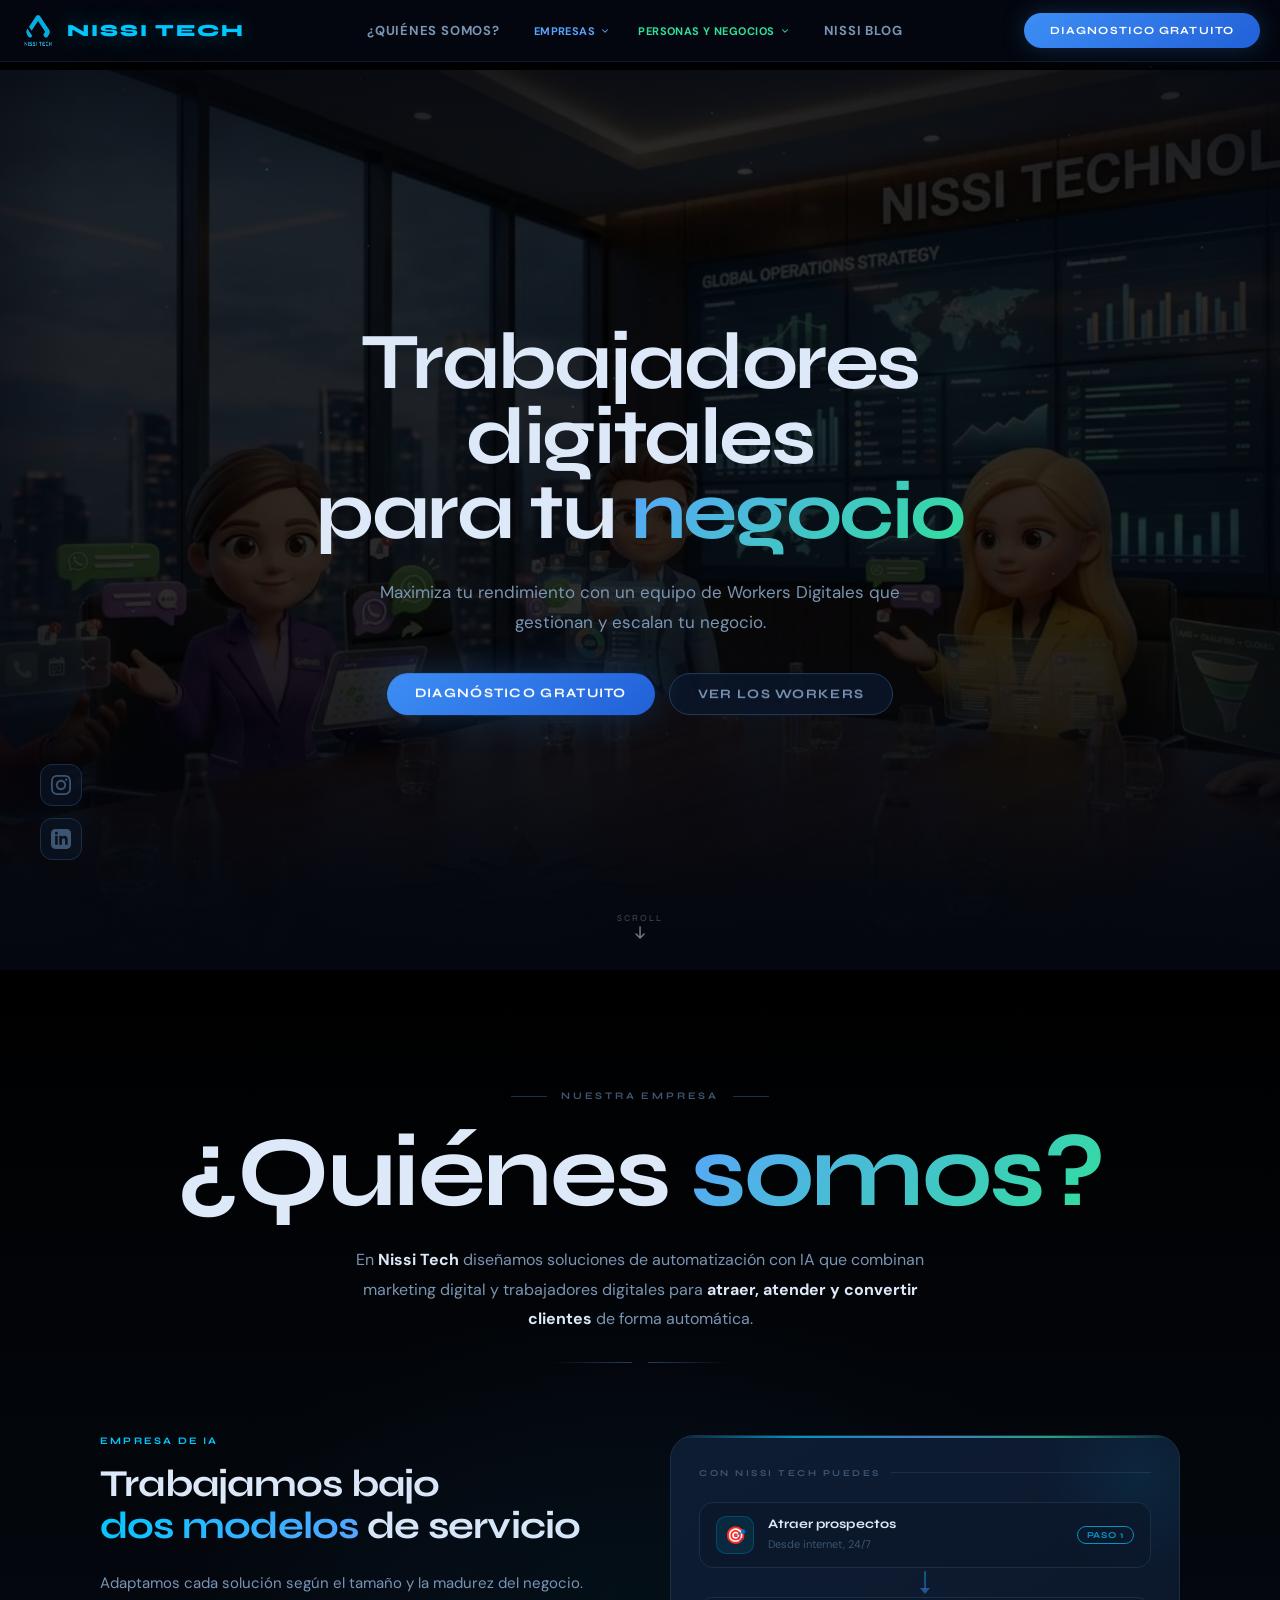
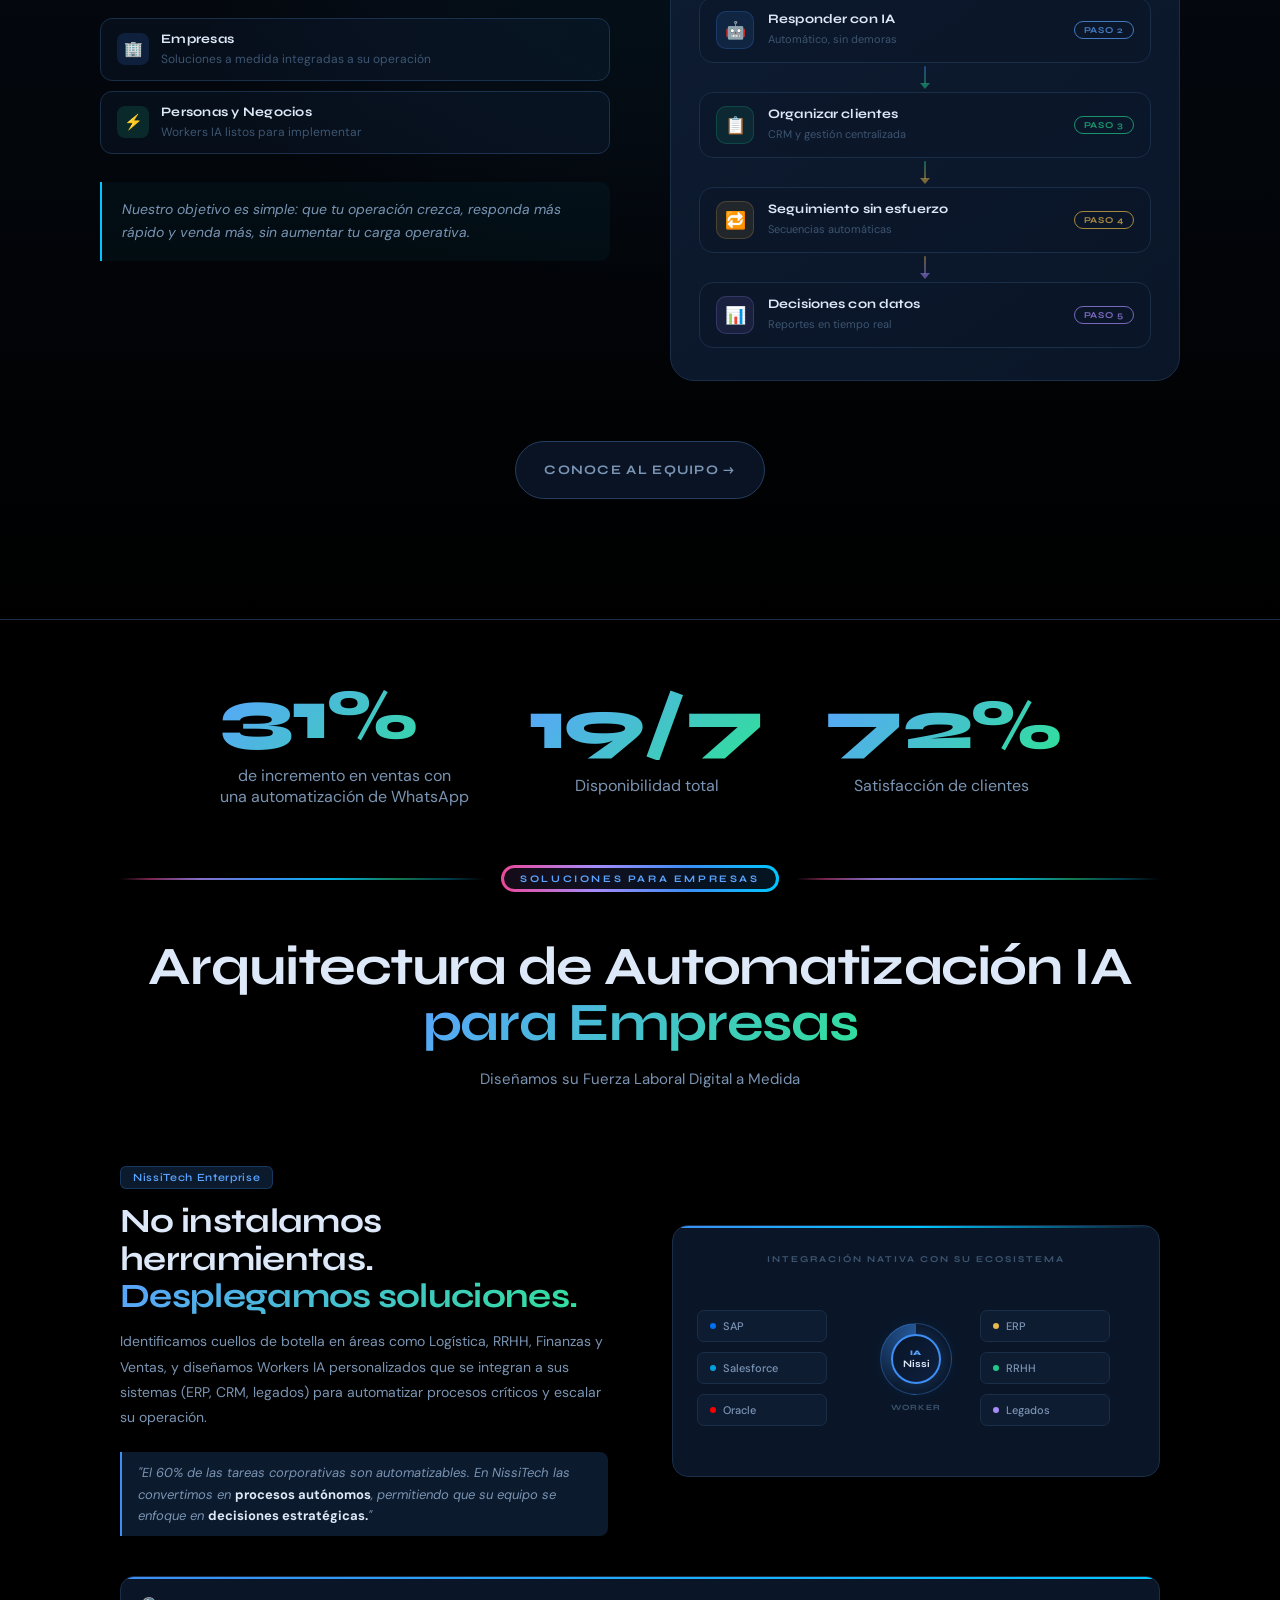
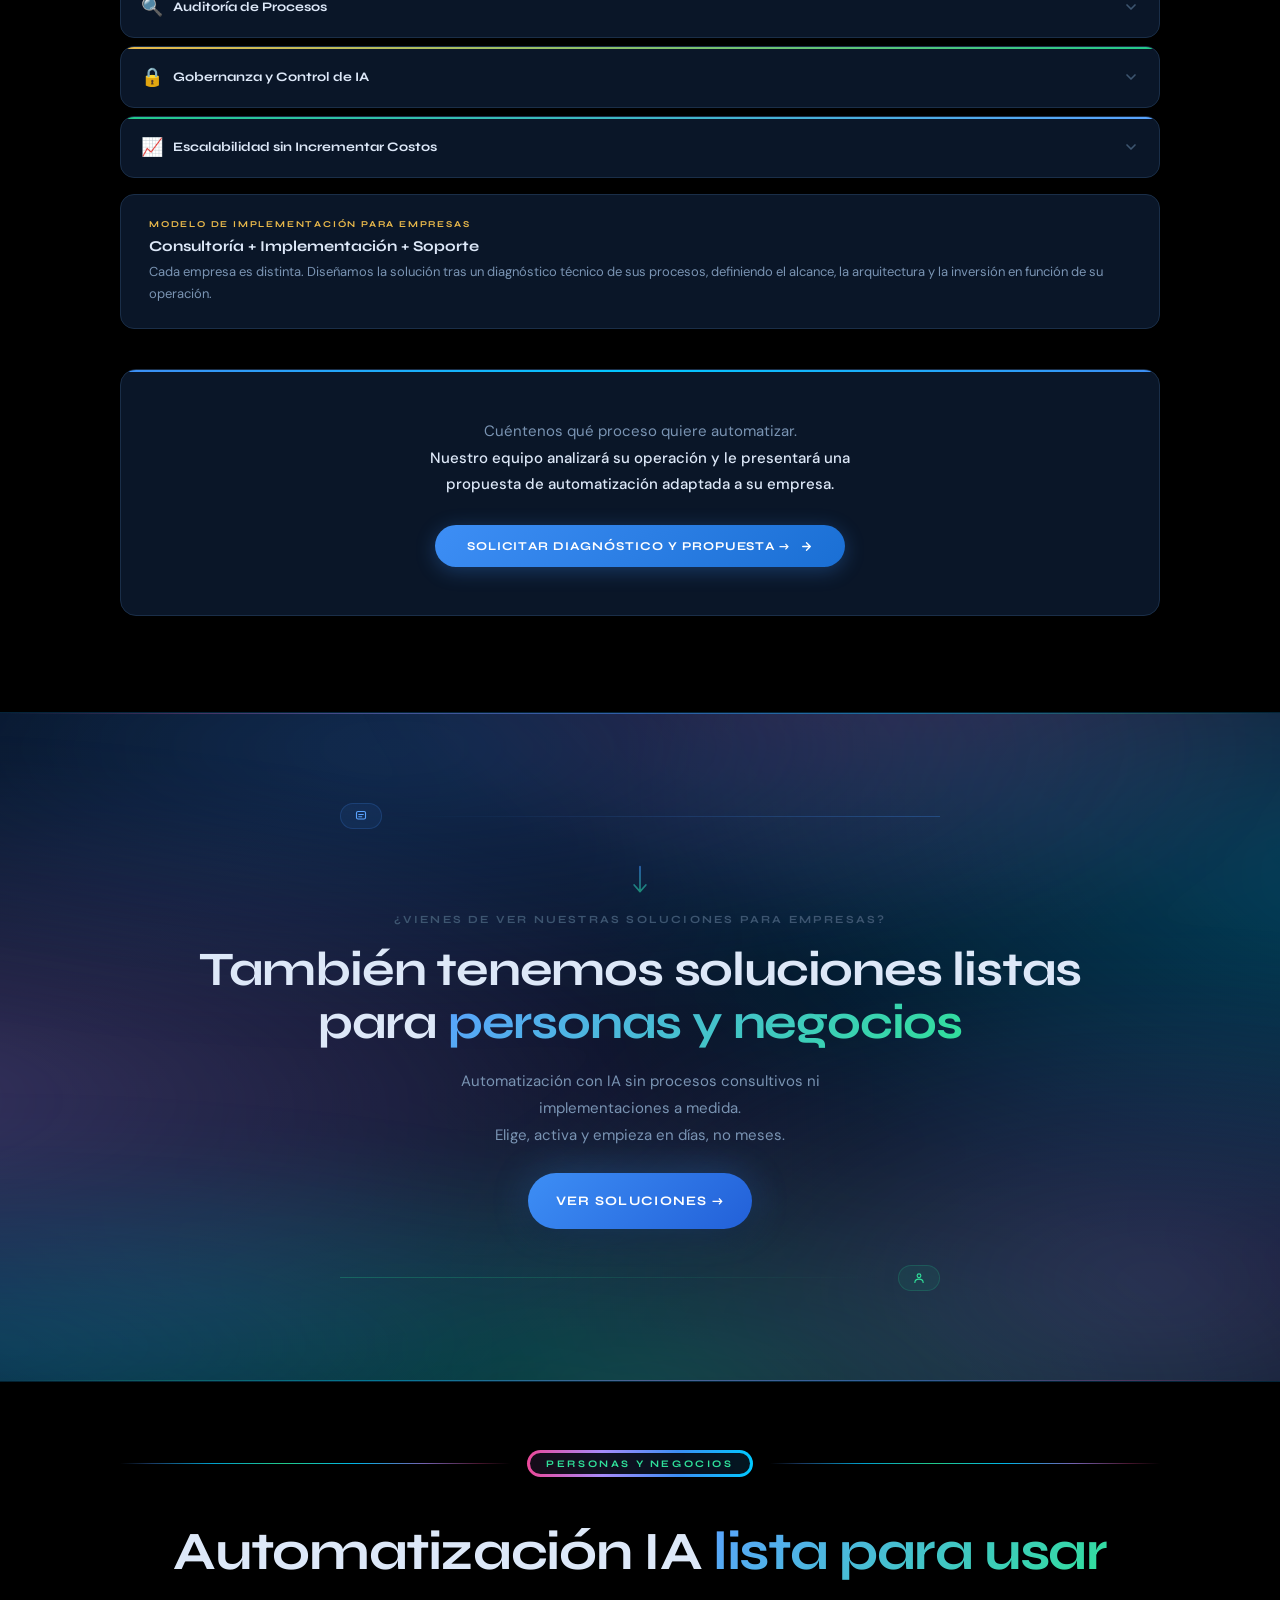
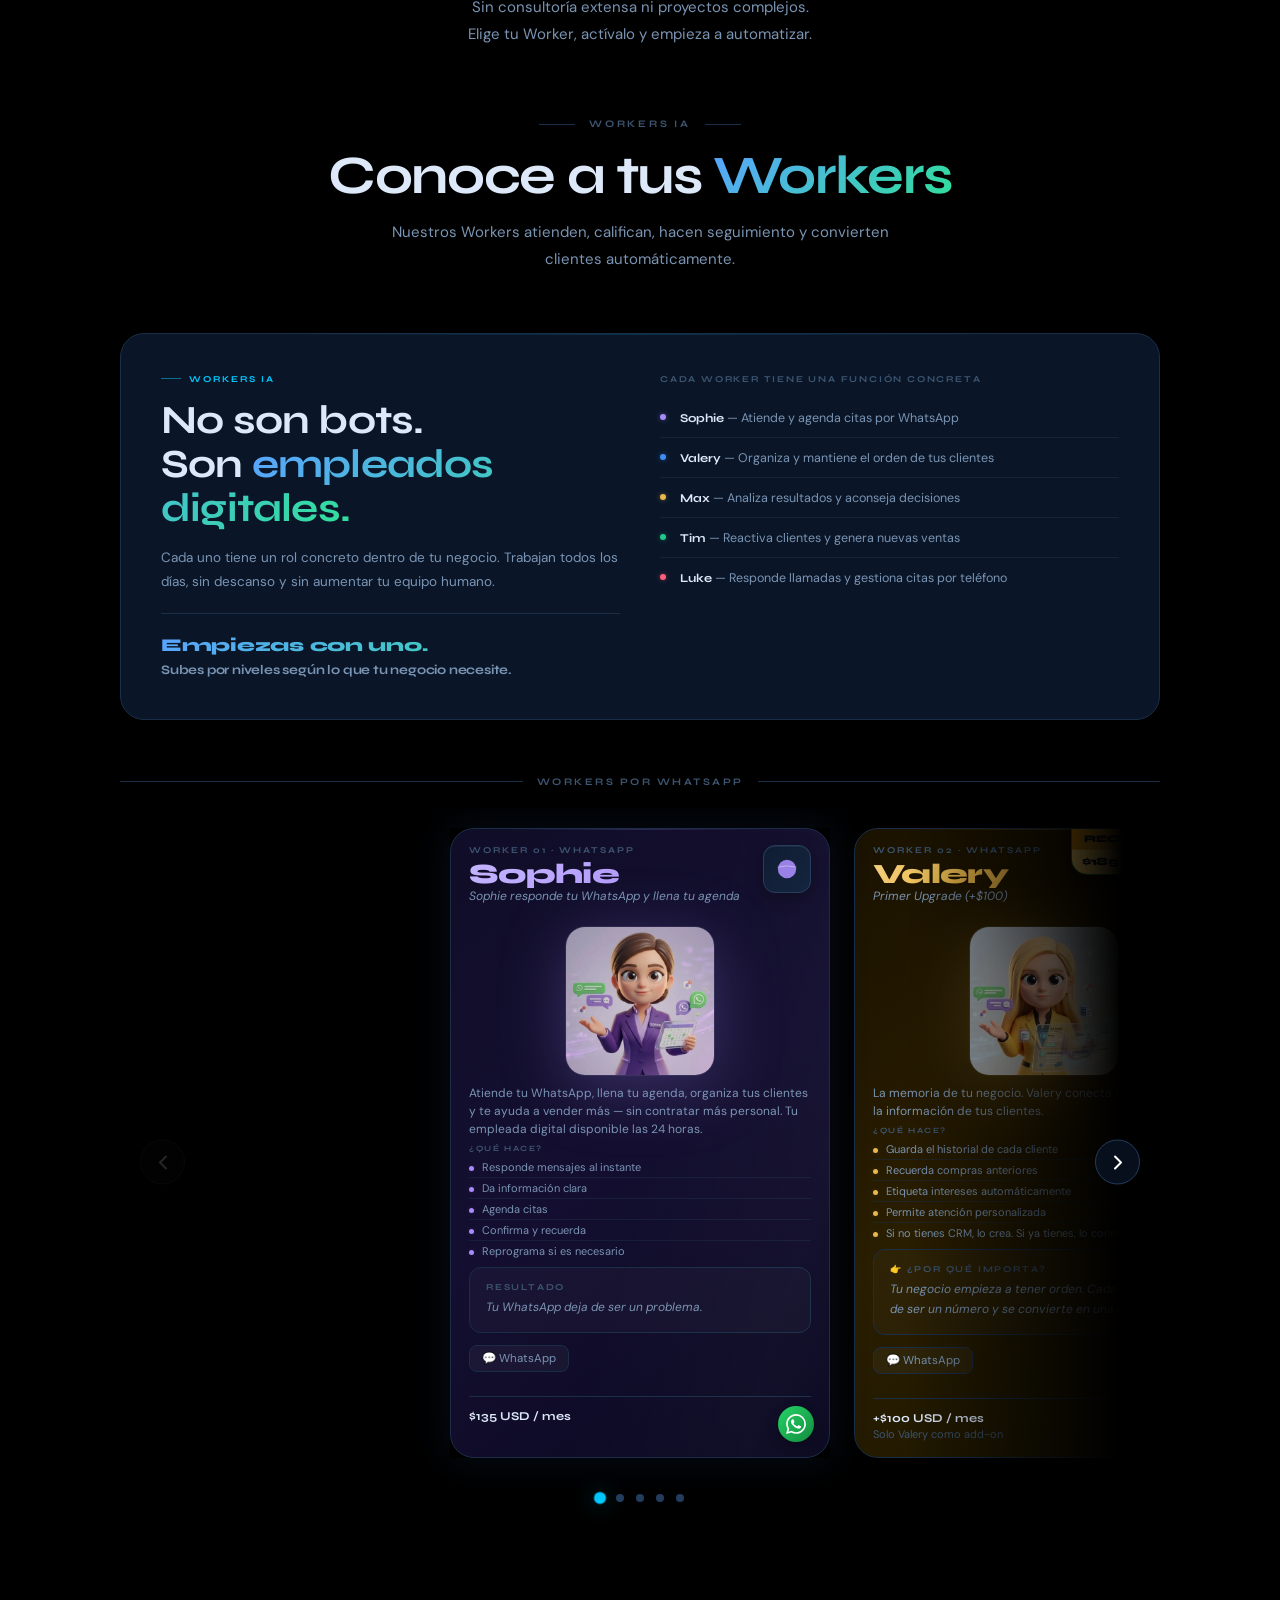
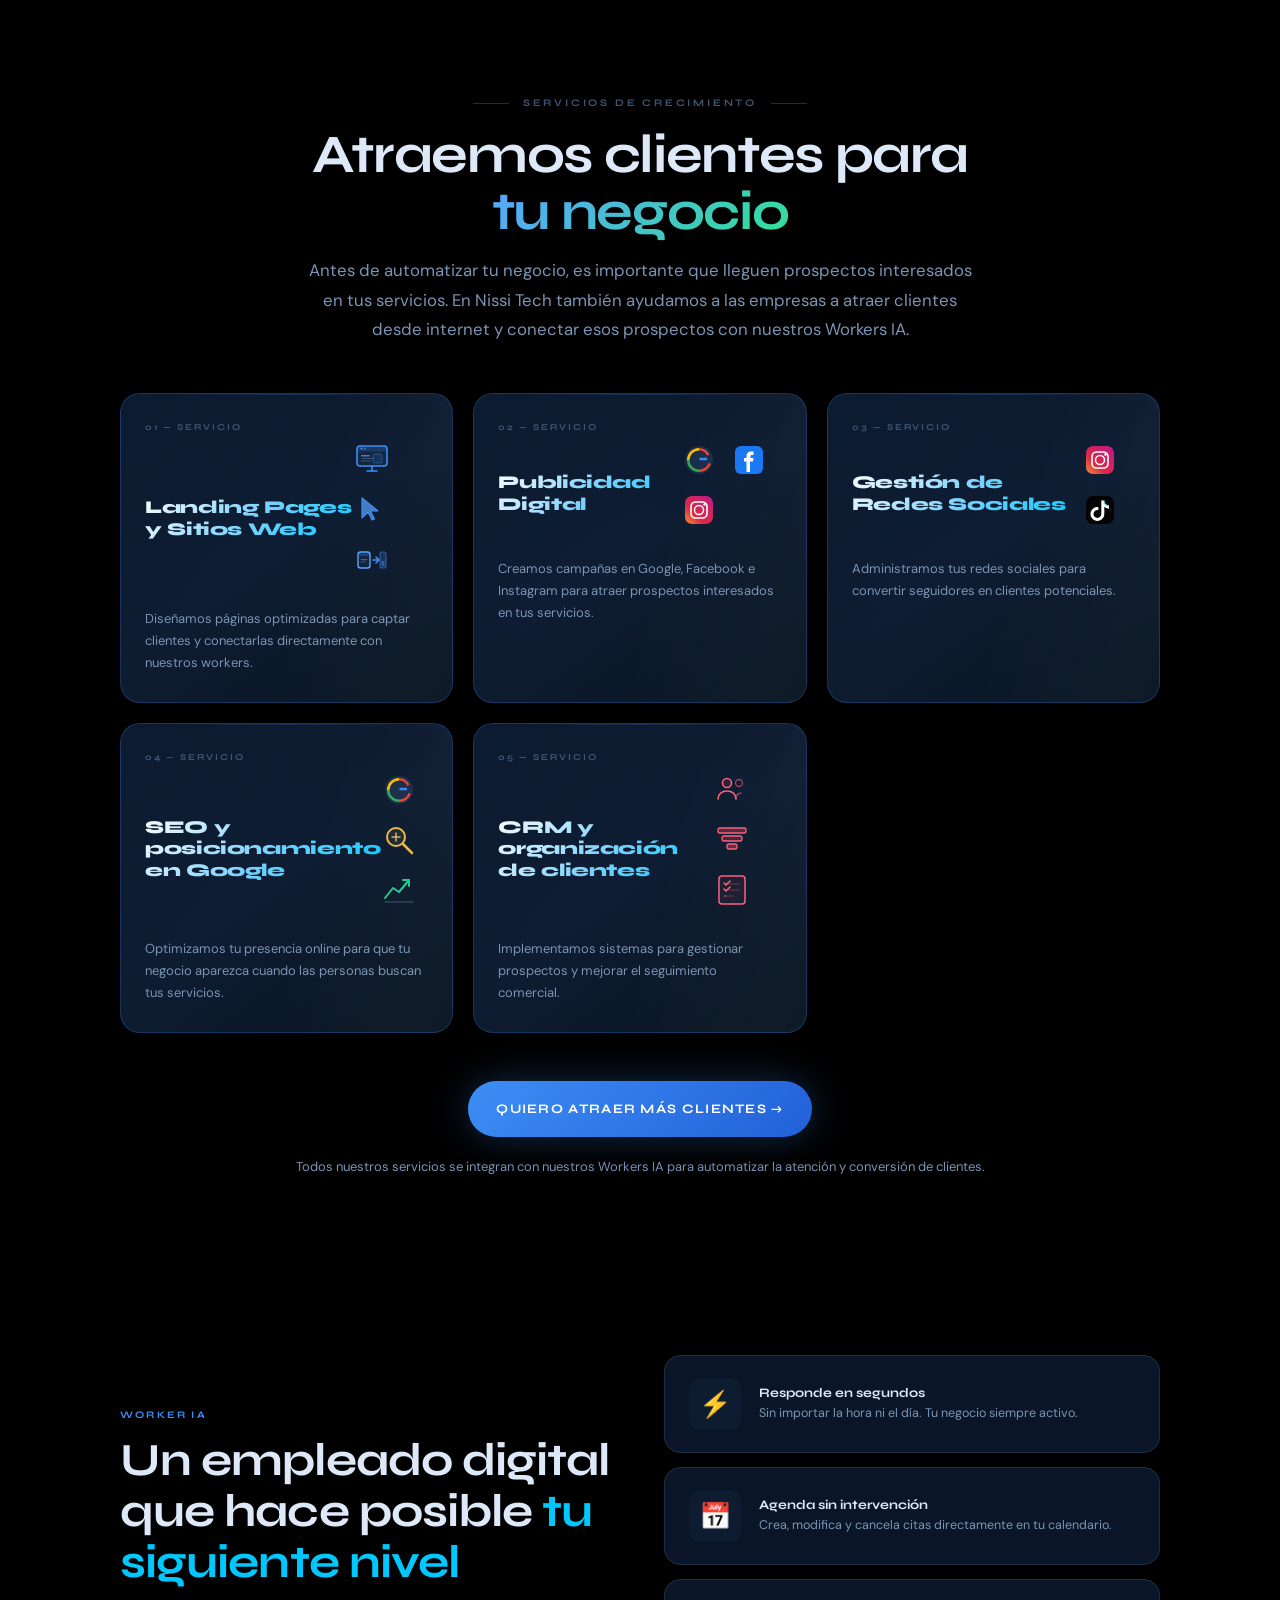
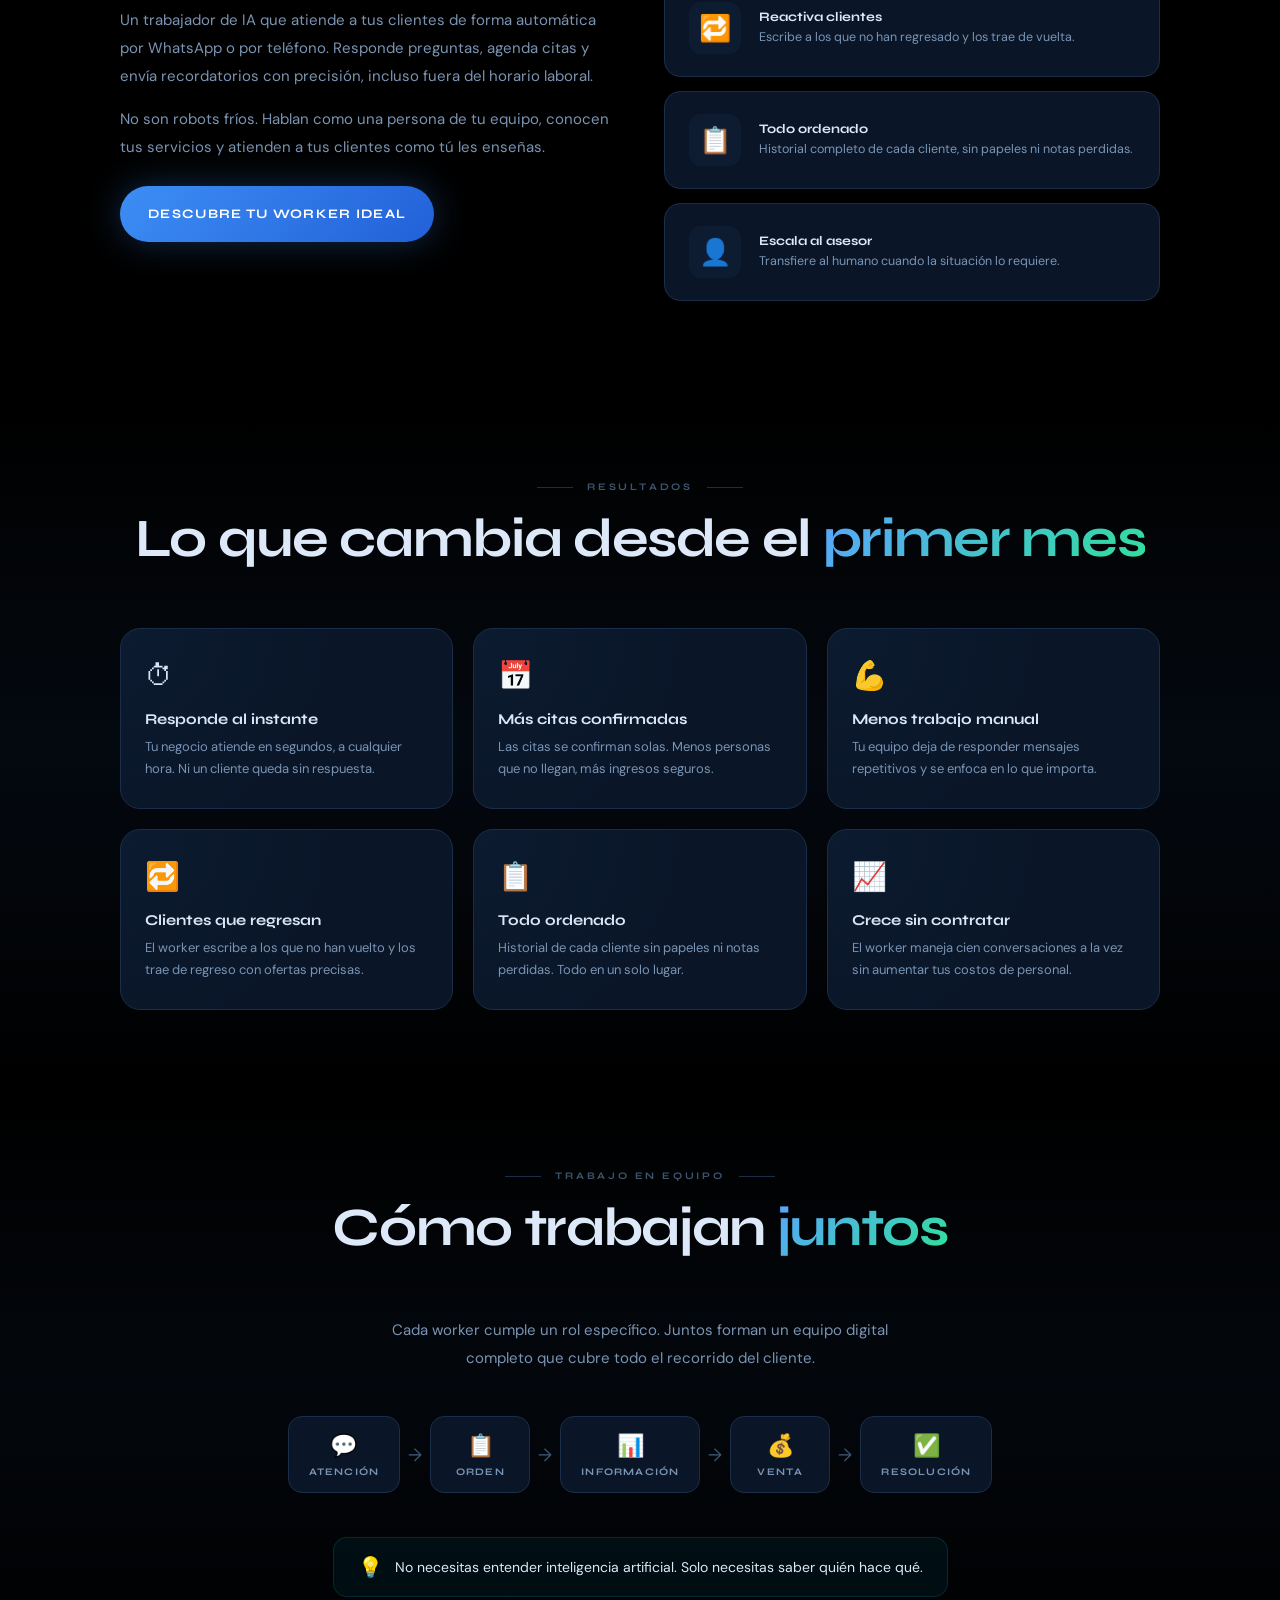
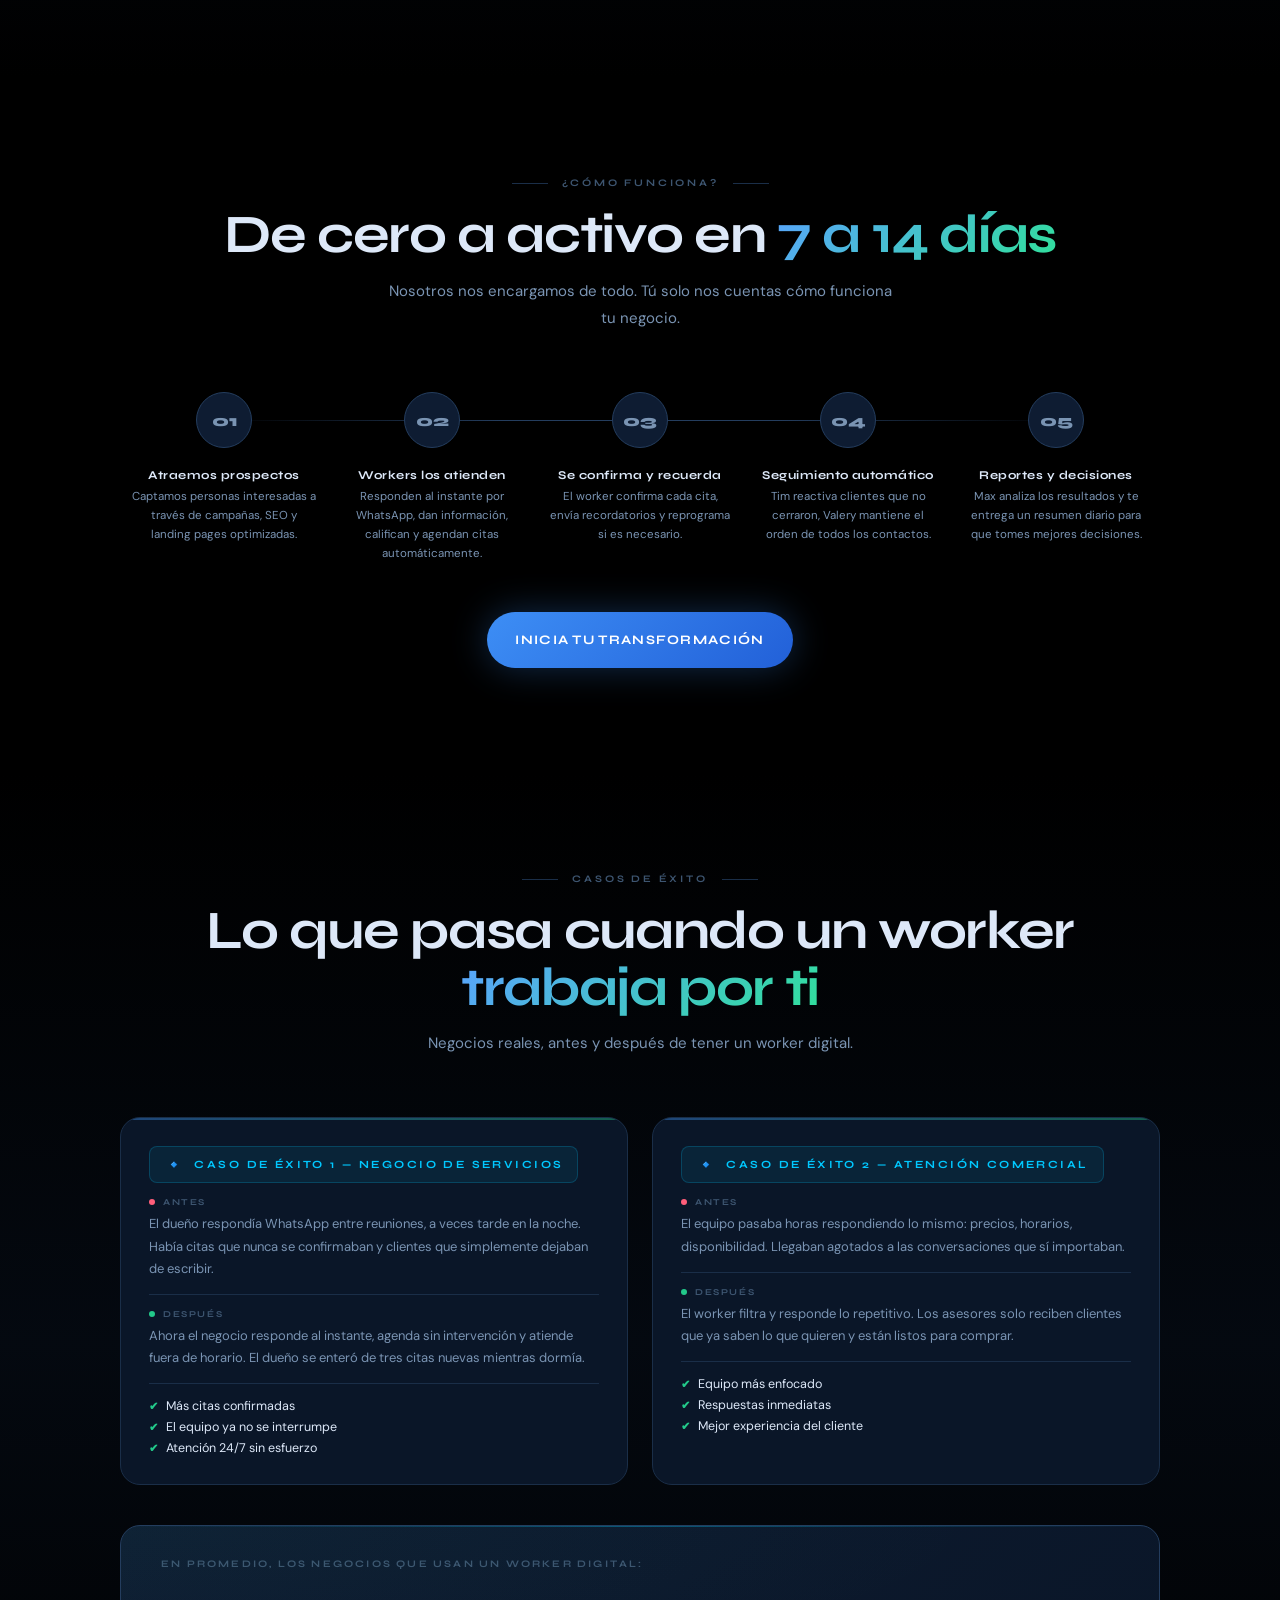
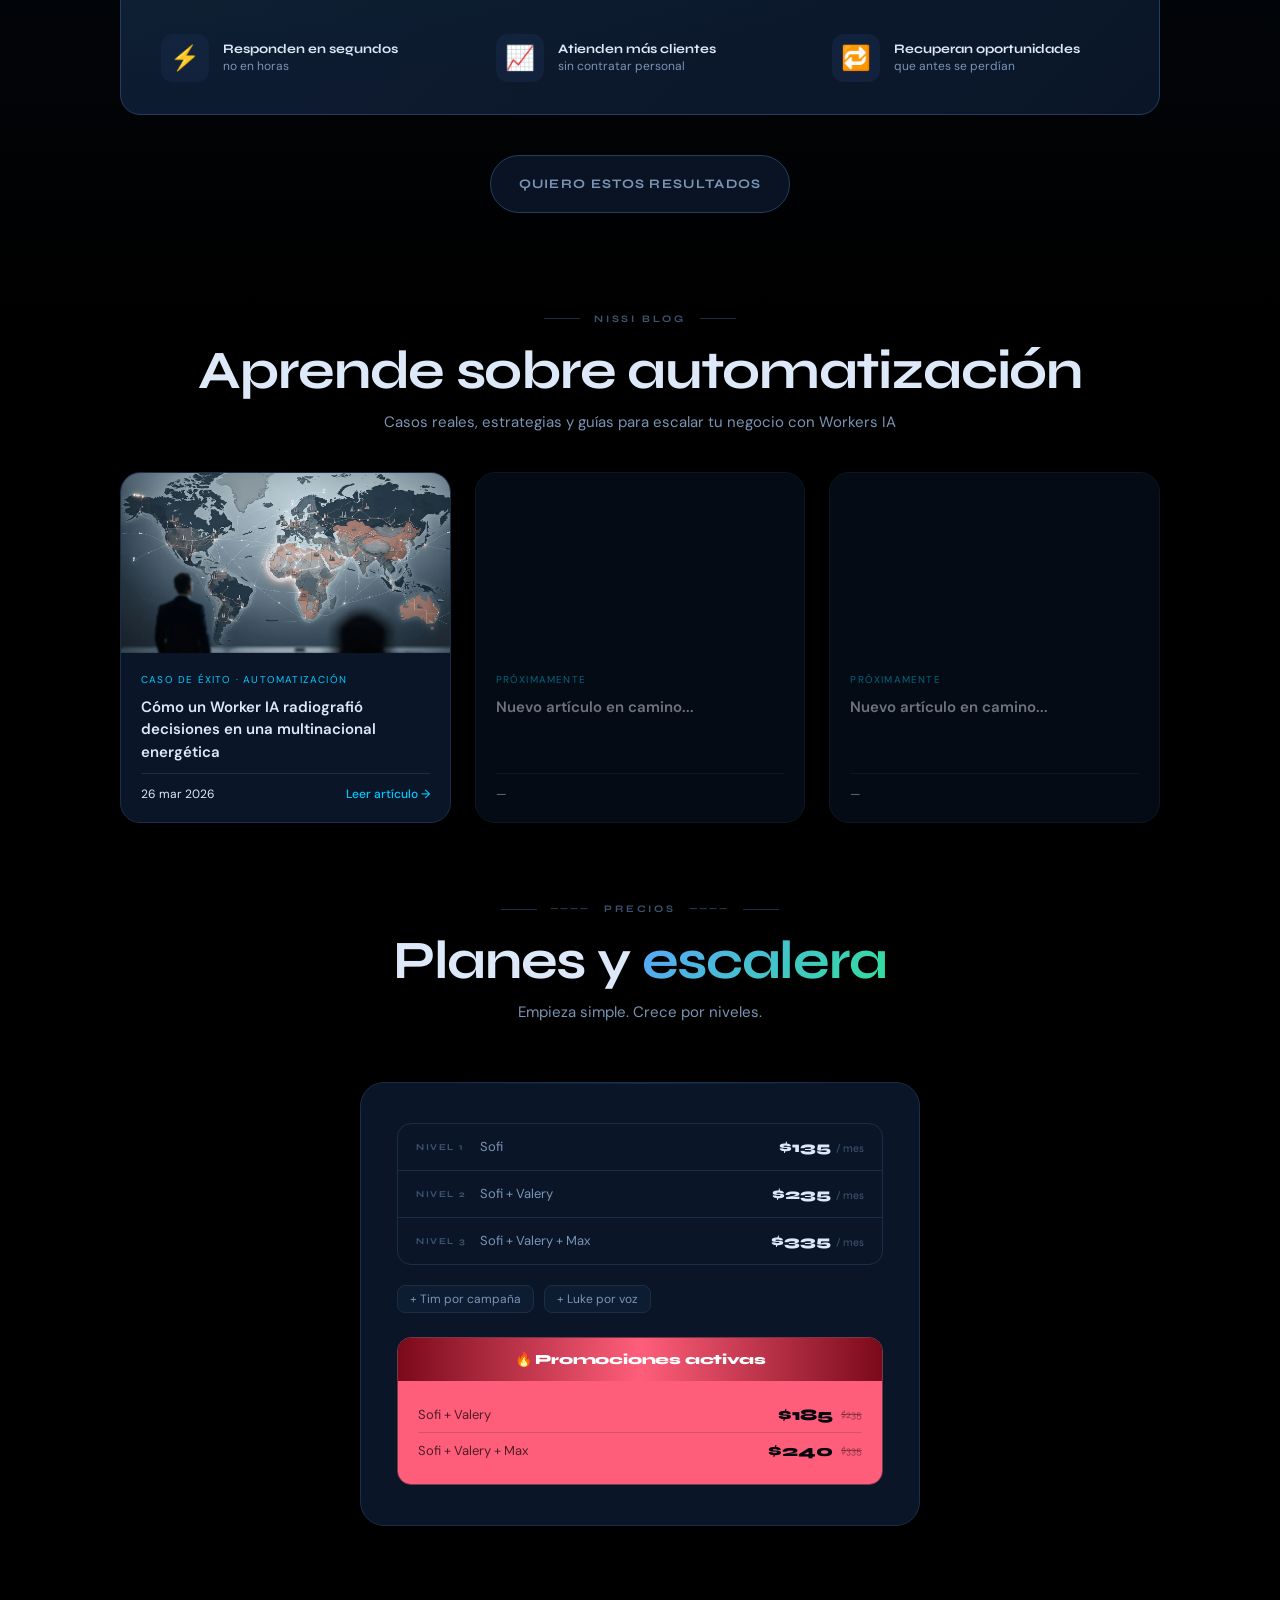
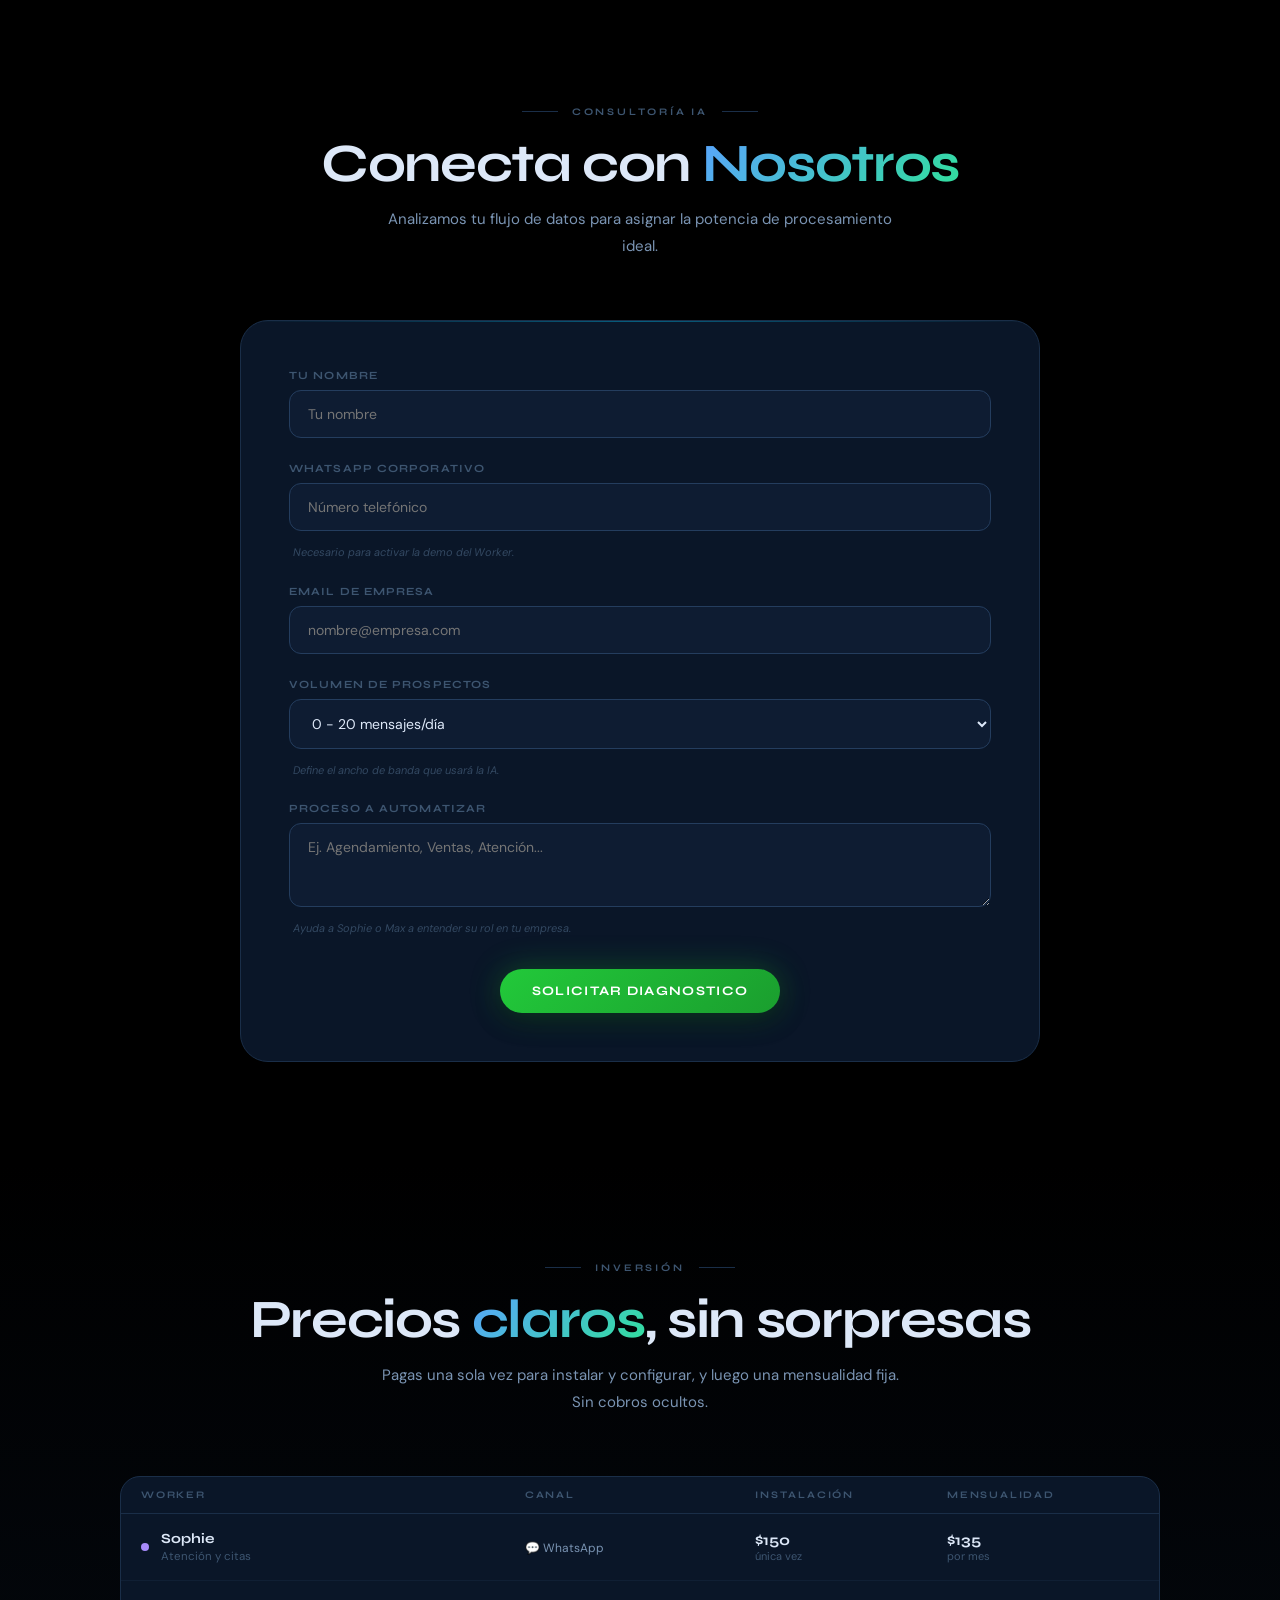
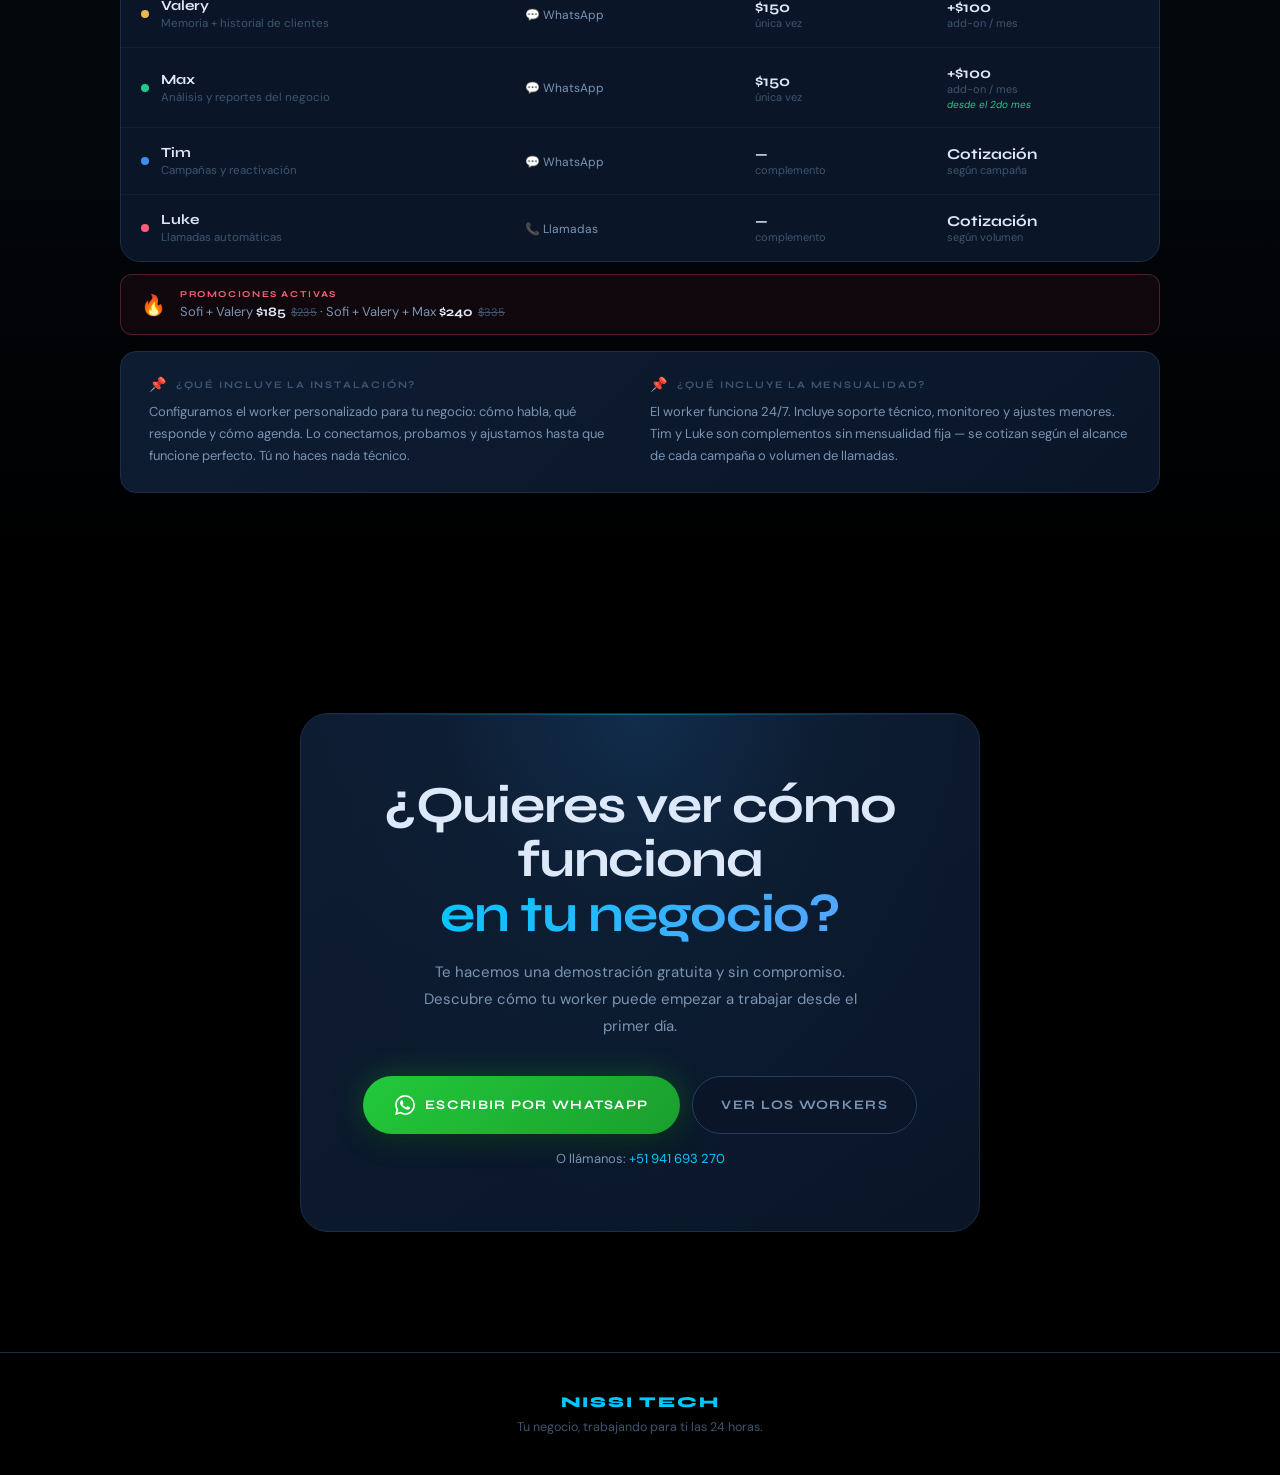
==== commit 174e3fd4: "Update index.html" ====
--- a/index.html
+++ b/index.html
@@ -280,10 +280,11 @@
 <div class="nav-mobile" id="mobileMenu">
   <div class="nm-menu-list">
 
-    <a href="#quienes-somos" onclick="navAndClose(event,'quienes-somos')" class="nm-item nm-item--link">
-      <span class="nm-item-label">¿Quiénes somos?</span>
-      <svg viewBox="0 0 16 16" fill="none" width="13" height="13"><path d="M6 4l4 4-4 4" stroke="currentColor" stroke-width="1.8" stroke-linecap="round" stroke-linejoin="round"/></svg>
-    </a>
+  <a href="#quienes-somos" onclick="navAndClose(event,'quienes-somos')" class="nm-item nm-item--link">
+  <span class="nm-item-dot nm-item-dot--cyan"></span>
+  <span class="nm-item-label">¿Quiénes somos?</span>
+  <svg viewBox="0 0 16 16" fill="none" width="13" height="13"><path d="M6 4l4 4-4 4" stroke="currentColor" stroke-width="1.8" stroke-linecap="round" stroke-linejoin="round"/></svg>
+</a>
 
     <div class="nm-item nm-item--accordion nm-item--empresas">
       <div class="nm-item-header" onclick="toggleNmAccordion(this)">
--- a/styles.css
+++ b/styles.css
@@ -38,7 +38,7 @@
 nav{
   position:fixed;top:0;left:0;right:0;z-index:500;
   display:flex;align-items:center;justify-content:space-between;
-  padding:12px 32px;
+  padding:16px 40px;
   background:rgba(4,7,15,.95);
   border-bottom:1px solid rgba(26,46,72,.5);
   transition:padding .3s ease;
@@ -46,11 +46,11 @@
 .nav-brand{display:flex;align-items:center;gap:11px;text-decoration:none}
 .nav-logo{width:36px;height:36px}
 .nav-name{font-family:"Syne",sans-serif;font-size:17px;font-weight:800;letter-spacing:.12em;color:var(--cyan);text-shadow:0 0 22px rgba(0,200,255,.35);text-transform:uppercase}
-.nav-links{display:flex;align-items:center;gap:2px}
+.nav-links{display:flex;align-items:center;gap:6px}
 .nav-links a{
-  font-size:11px;color:var(--text2);text-decoration:none;font-weight:700;
-  letter-spacing:.04em;text-transform:uppercase;
-  padding:6px 10px;border-radius:8px;
+  font-size:13px;color:var(--text2);text-decoration:none;font-weight:700;
+  letter-spacing:.06em;text-transform:uppercase;
+  padding:9px 16px;border-radius:10px;
   border:1px solid transparent;
   white-space:nowrap;
   transition:all .2s ease;
@@ -99,7 +99,6 @@
   pointer-events:none;
 }
 .nav-mobile.open{opacity:1;pointer-events:all}
-/* Animación por bloque estructural */
 .nav-mobile.open .nm-item,
 .nav-mobile.open .nav-mobile-cta{animation:nmSlide .4s cubic-bezier(.22,1,.36,1) both}
 .nav-mobile.open .nm-menu-list .nm-item:nth-child(1){animation-delay:.06s}
@@ -123,7 +122,6 @@
   text-align:center;width:100%;max-width:420px;
   border:1px solid transparent;
   position:relative;z-index:1;
-
 }
 .nav-mobile a:hover{
   color:var(--text);
@@ -141,15 +139,13 @@
   letter-spacing:.12em !important;
   text-transform:uppercase !important;
   padding:15px 52px !important;
-  width: 80% !important;
-}
-
-
+  width:80% !important;
+}
 
 .nav-cta{
   background:linear-gradient(135deg,var(--blue),#2260d8);color:#fff;
-  border:none;padding:9px 22px;border-radius:100px;
-  font-family:"Syne",sans-serif;font-size:10px;font-weight:700;letter-spacing:.1em;text-transform:uppercase;
+  border:none;padding:11px 26px;border-radius:100px;
+  font-family:"Syne",sans-serif;font-size:11px;font-weight:700;letter-spacing:.1em;text-transform:uppercase;
   cursor:pointer;text-decoration:none;
   box-shadow:0 0 24px rgba(61,142,245,.25);
   transition:all .25s ease;
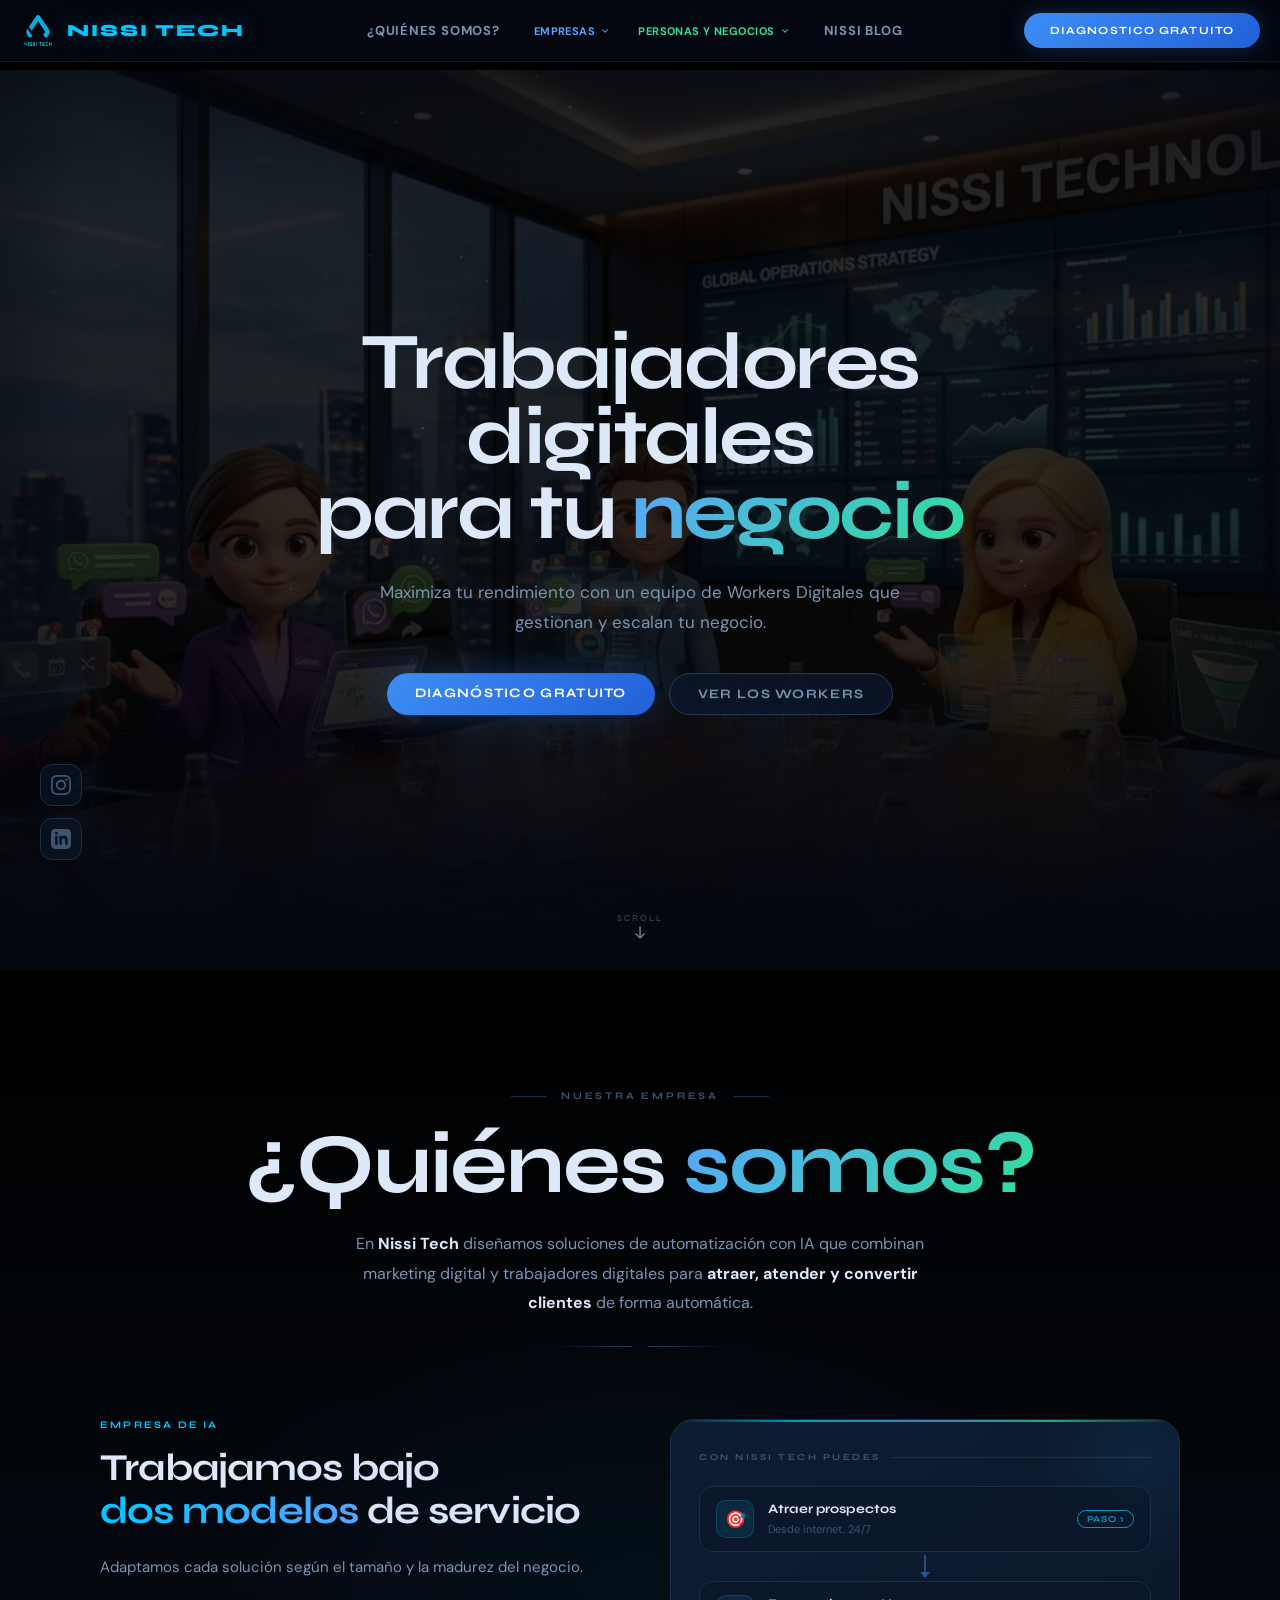
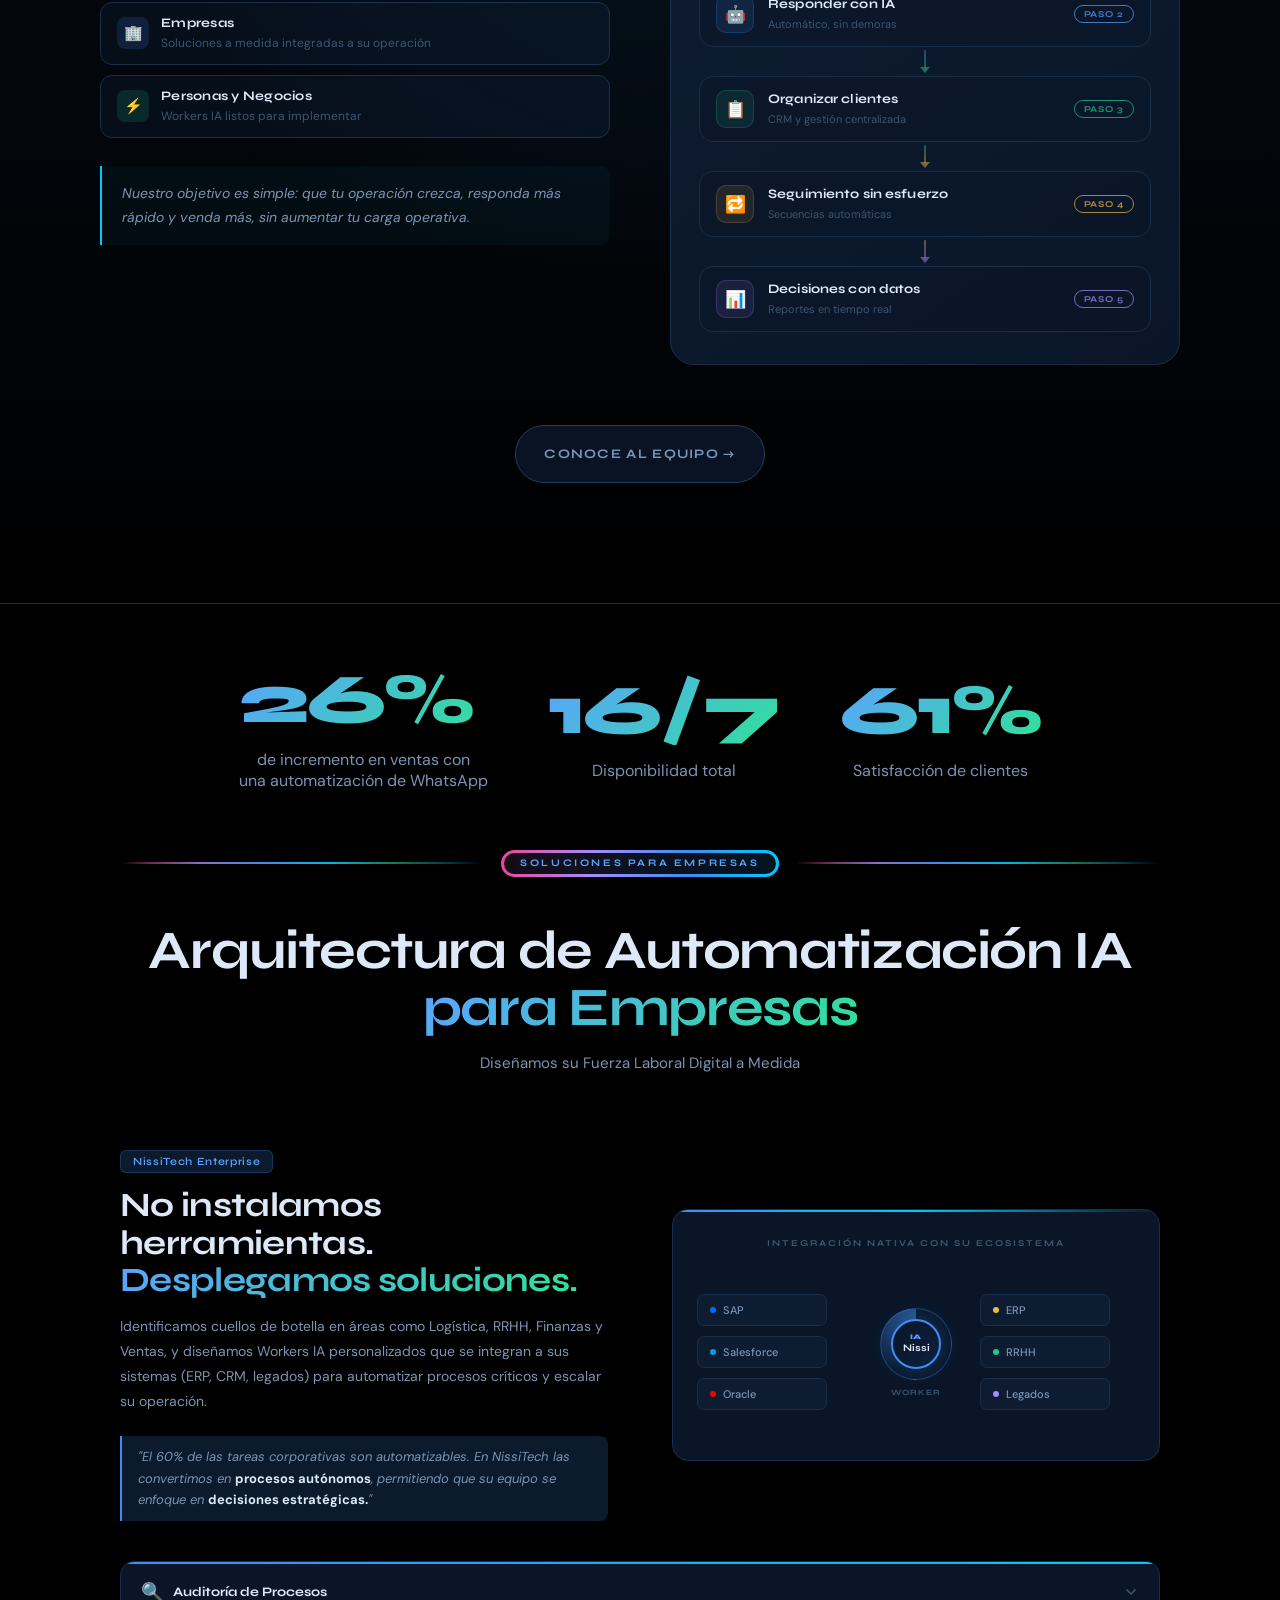
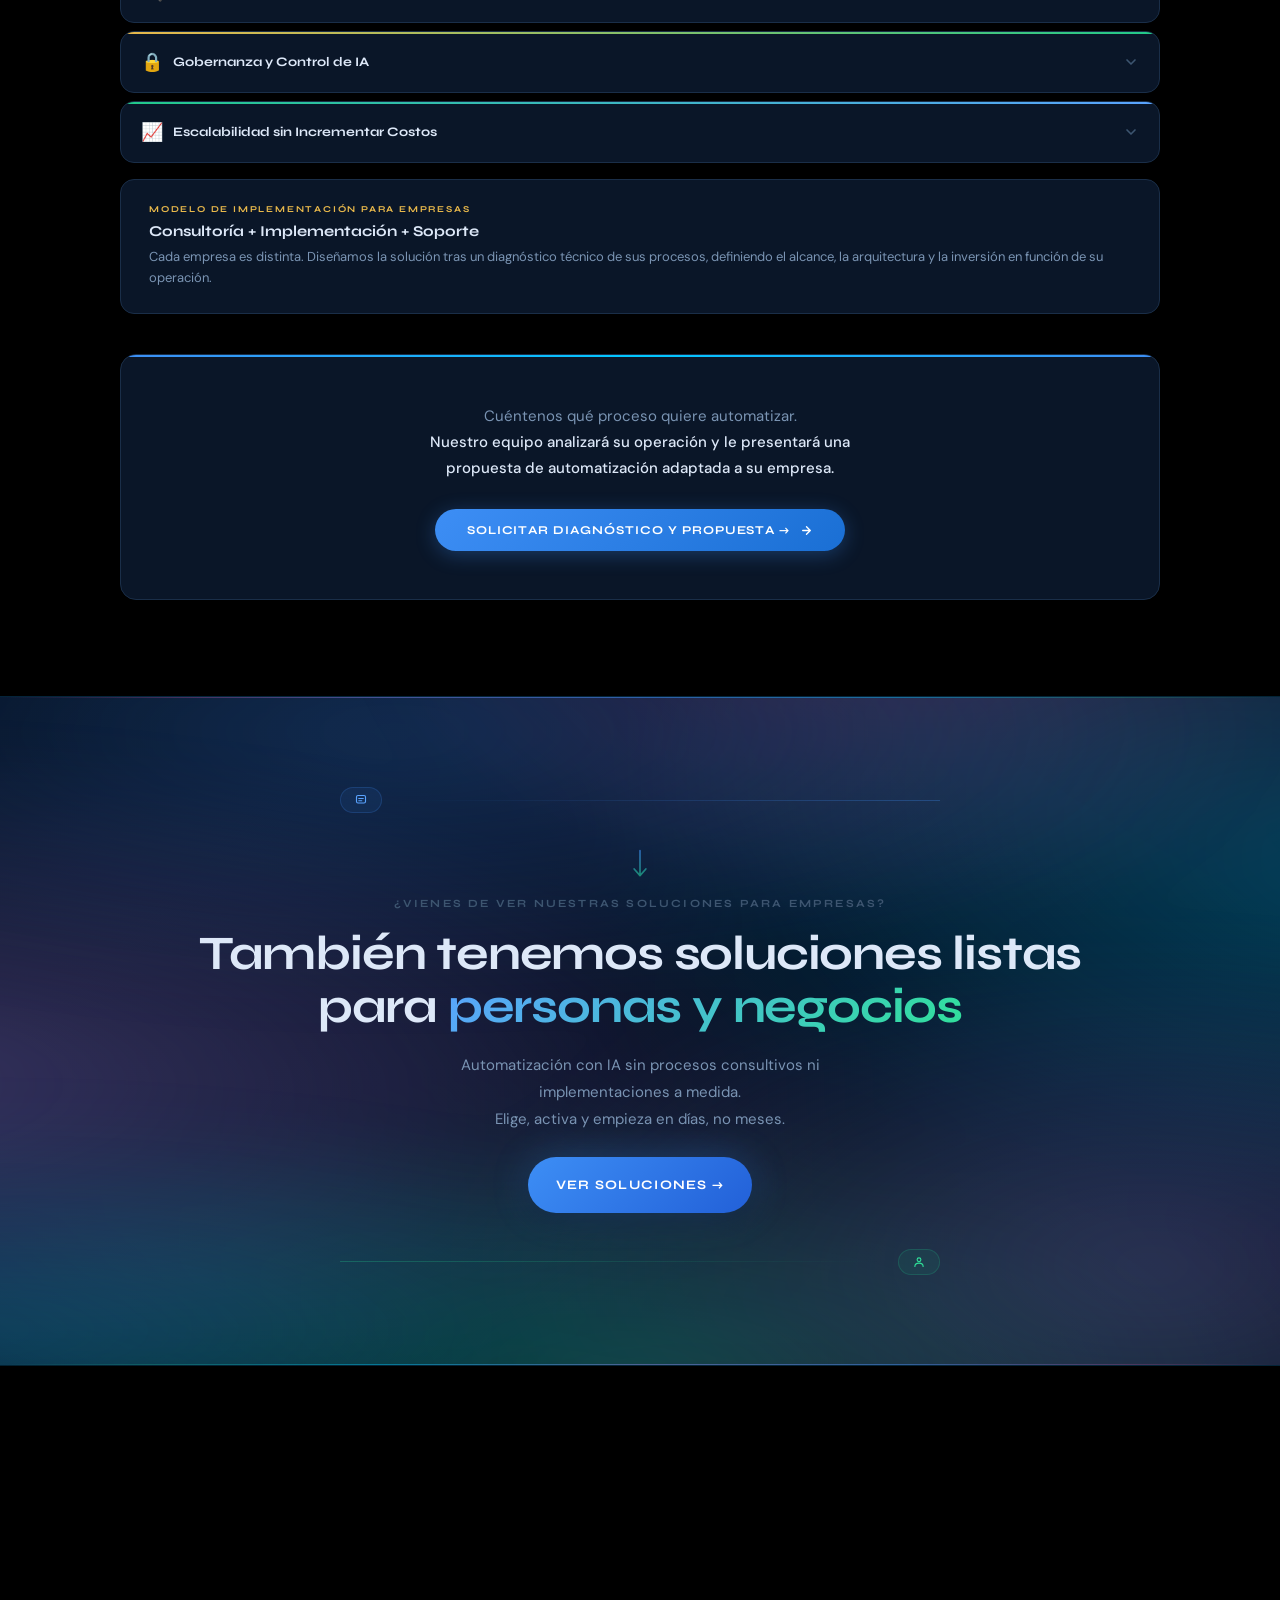
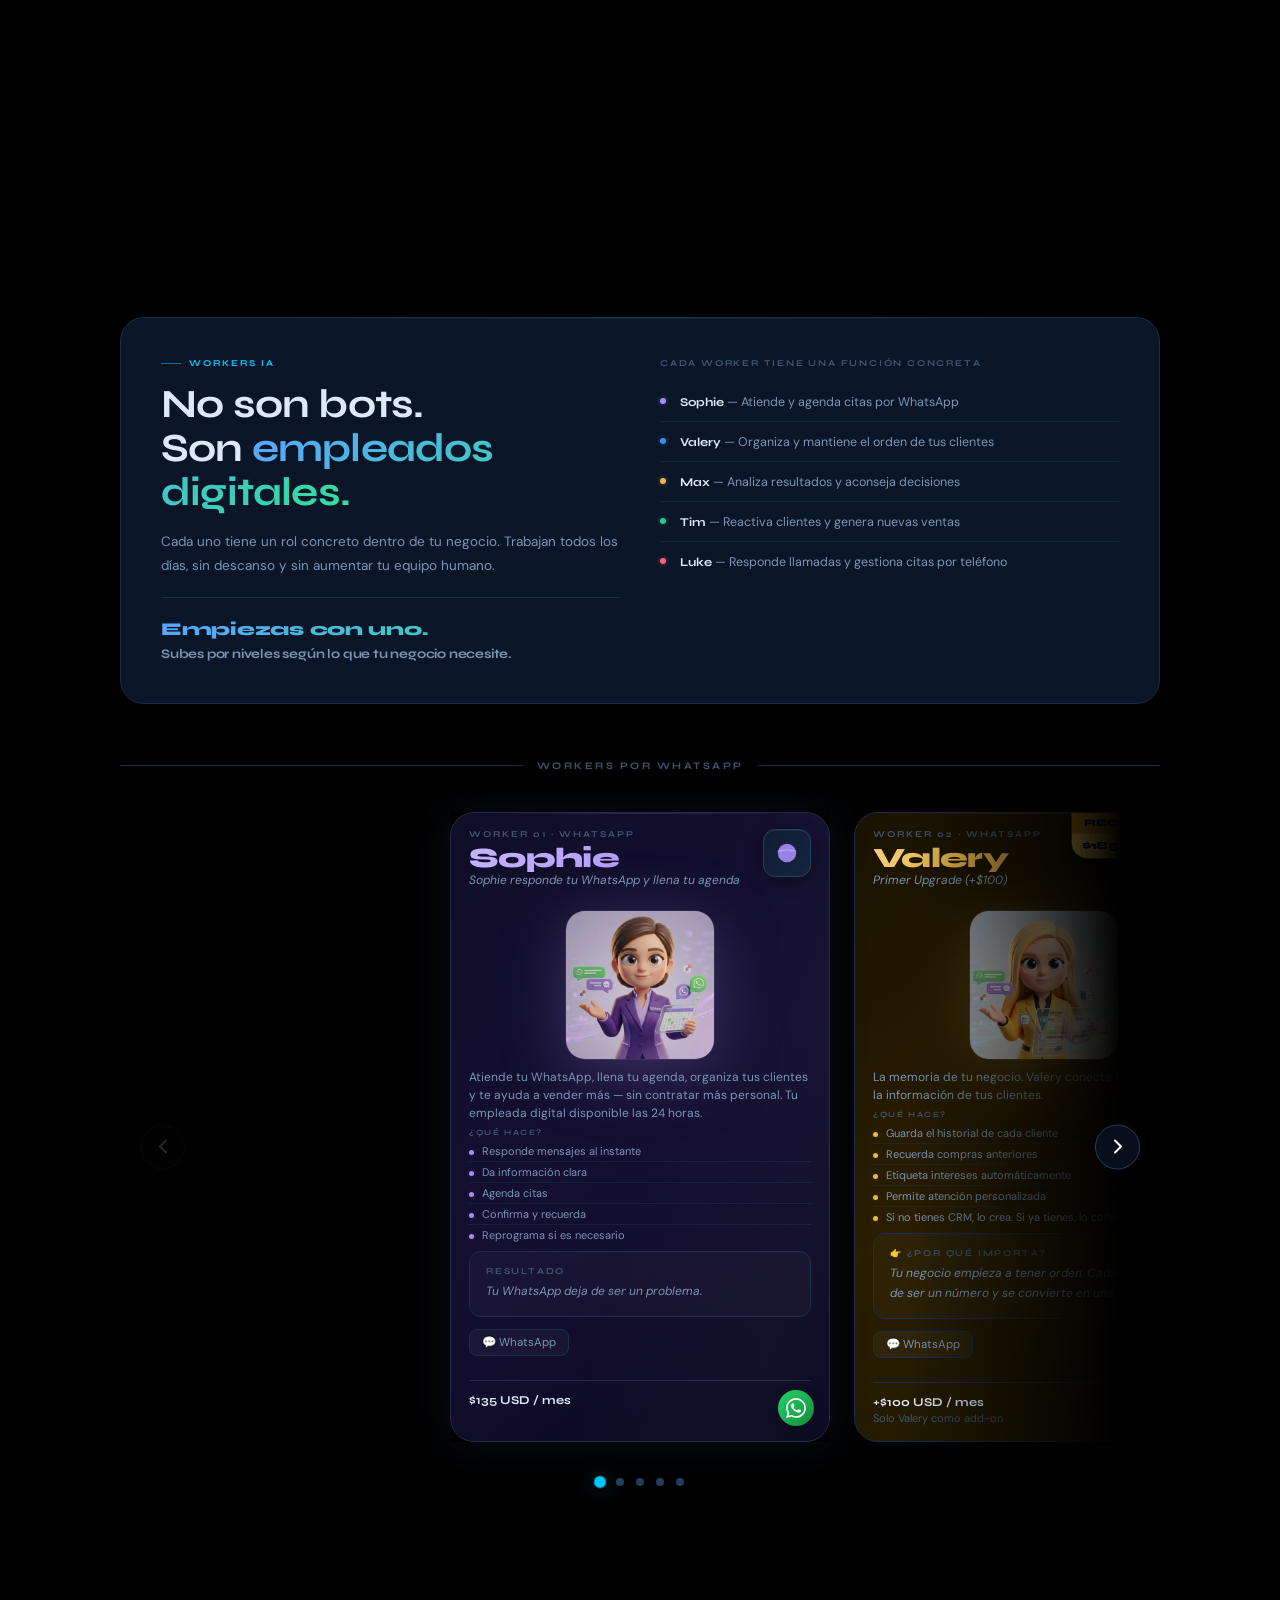
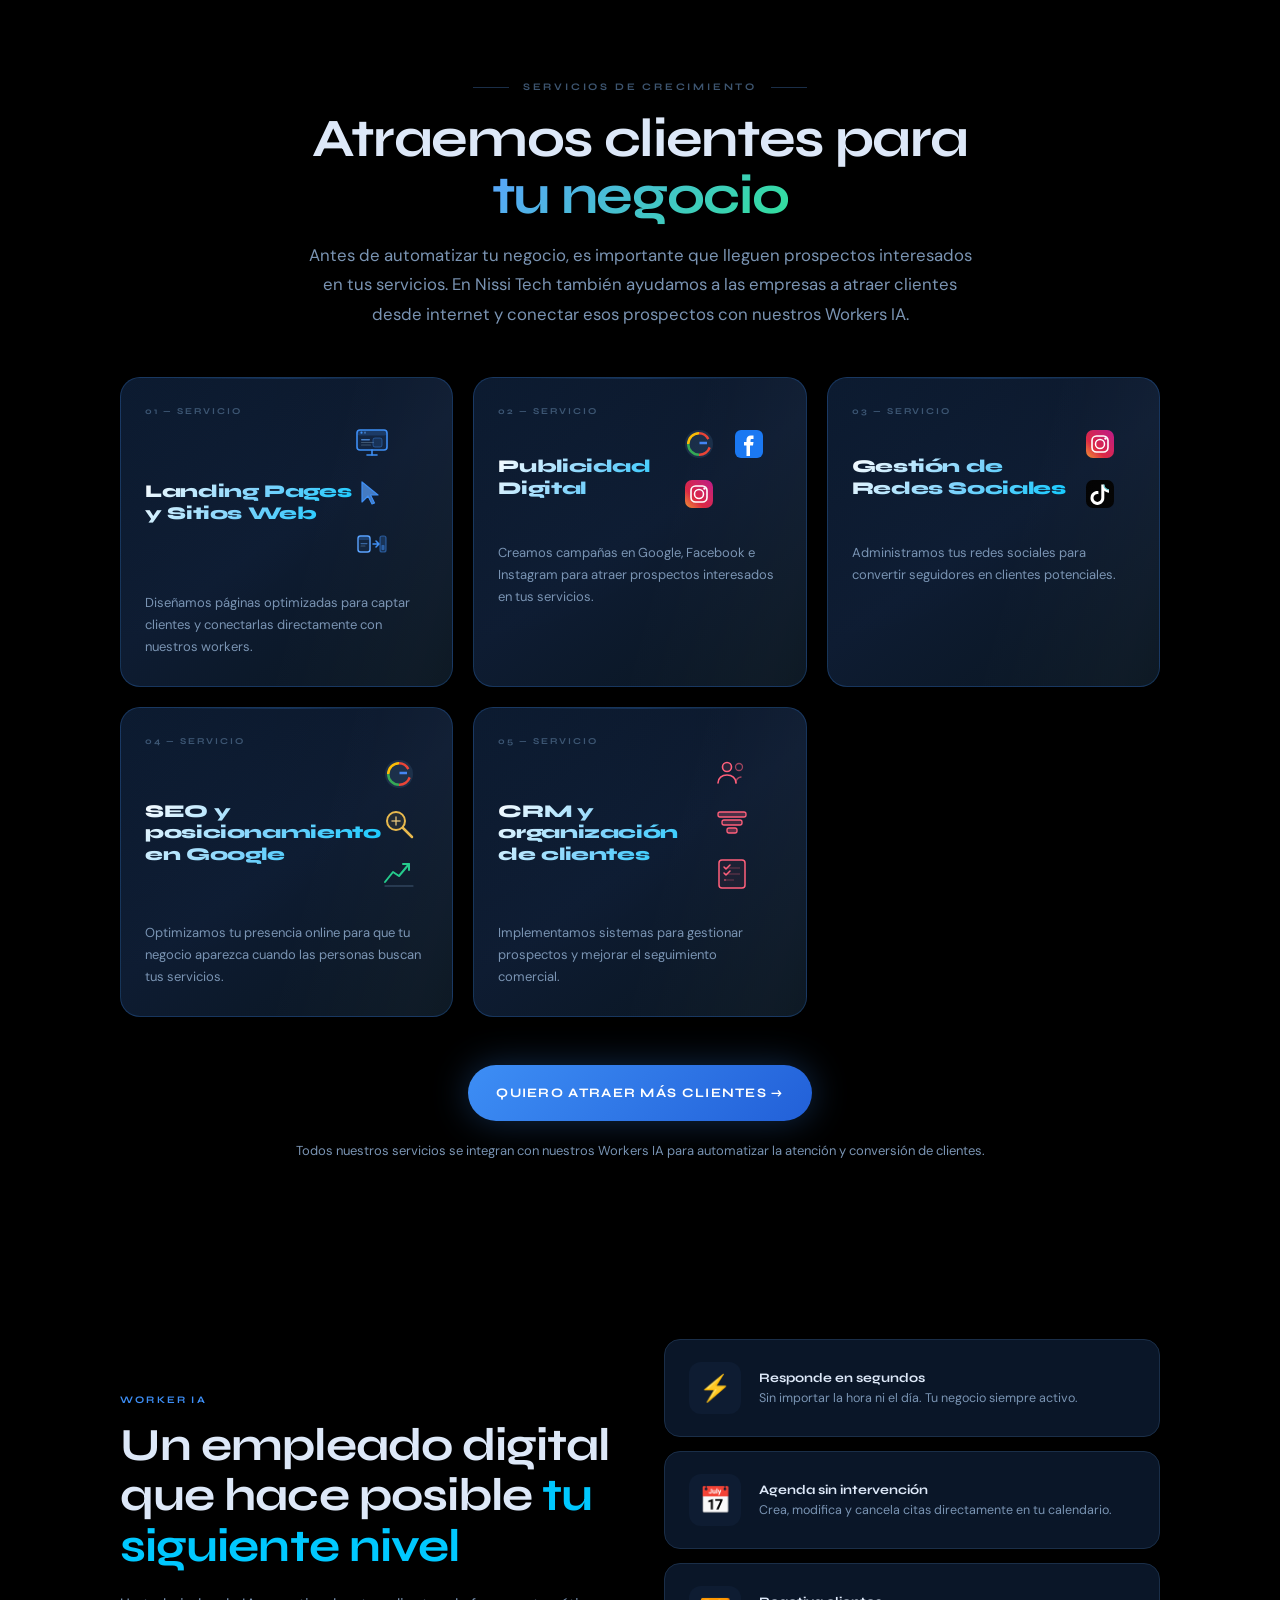
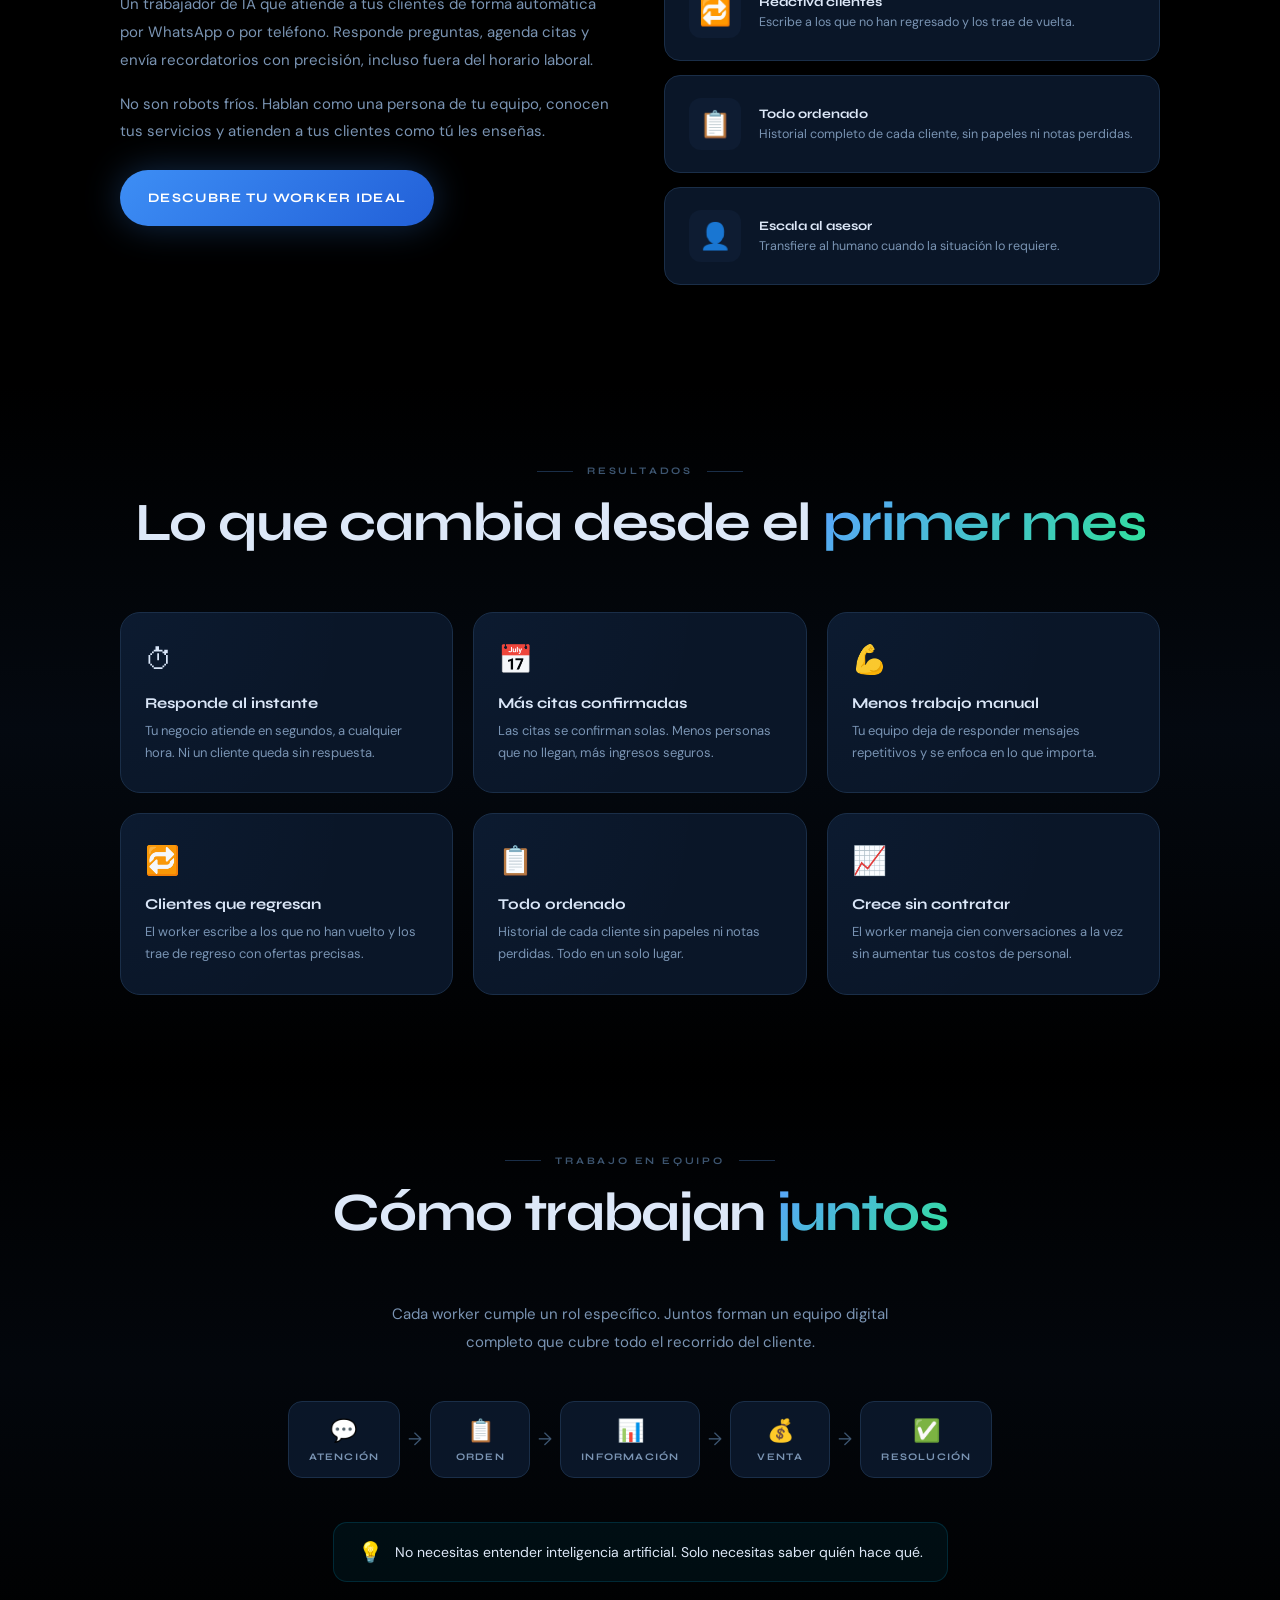
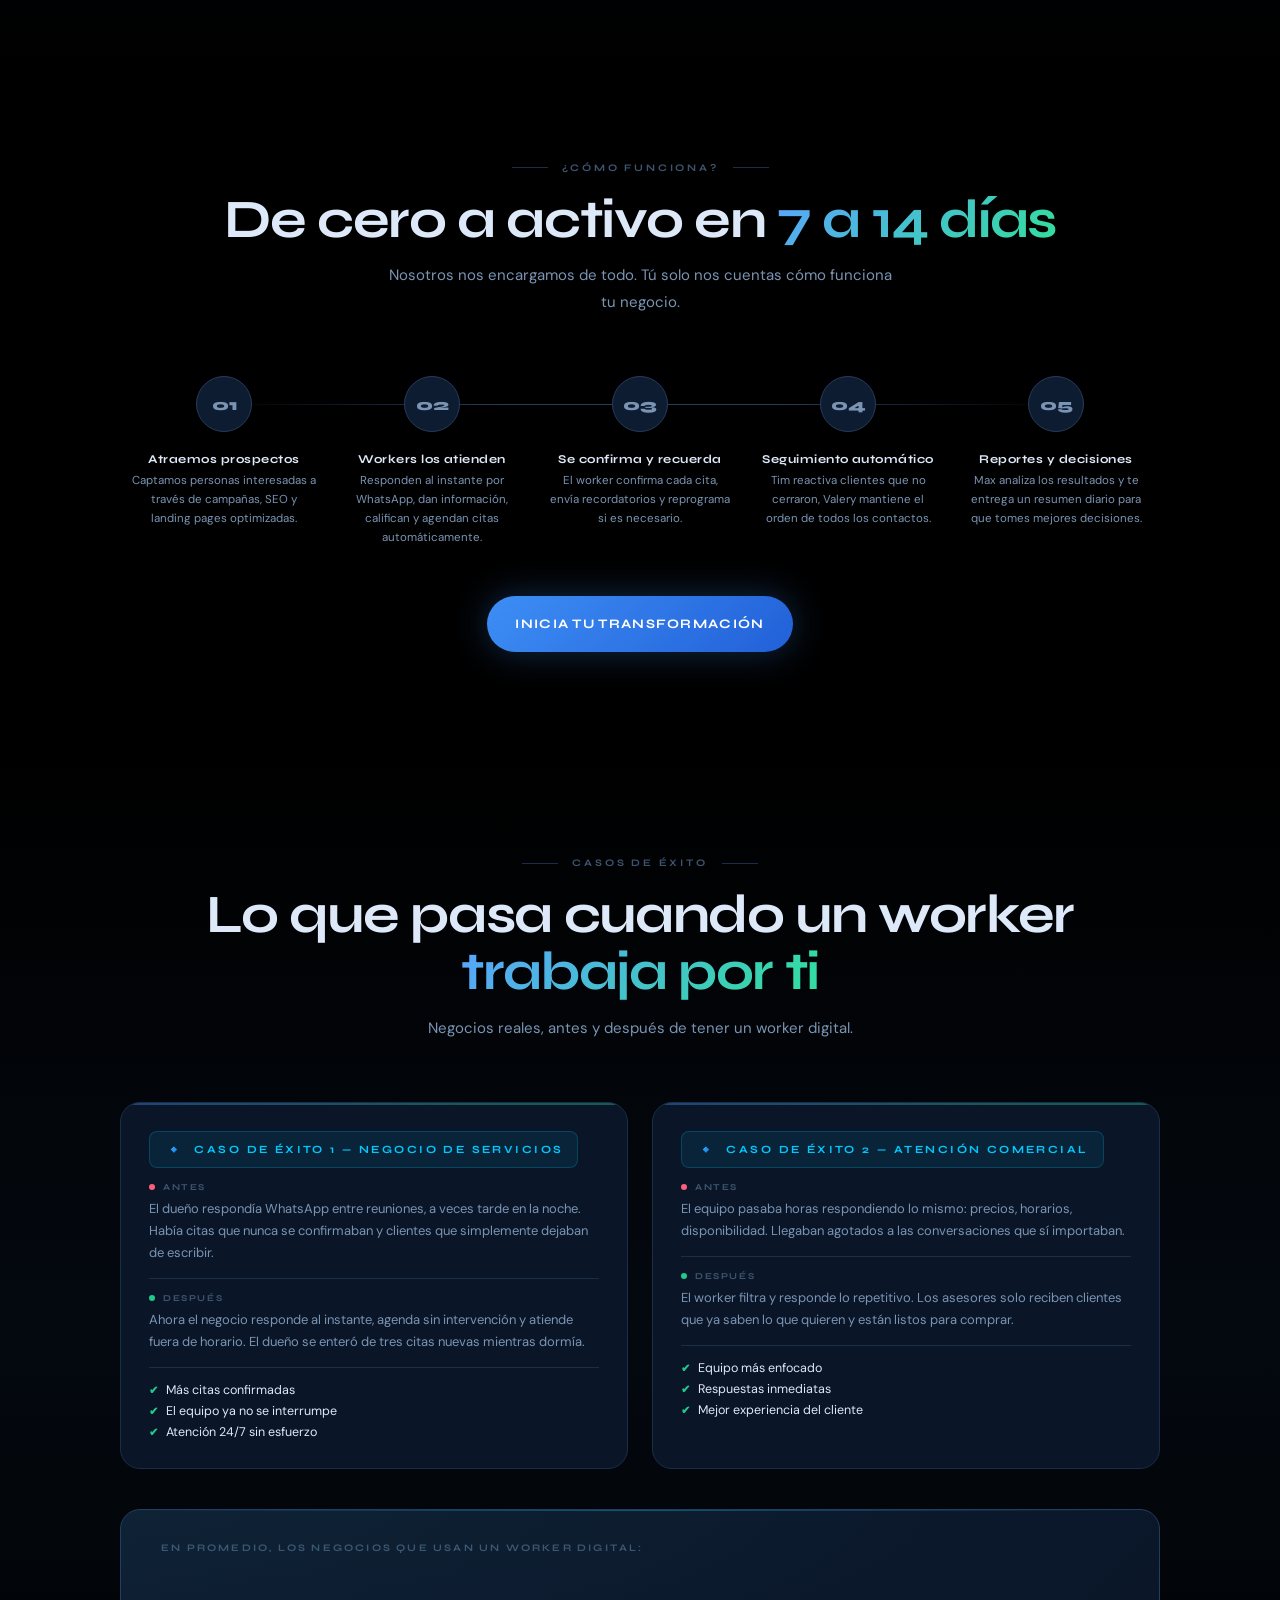
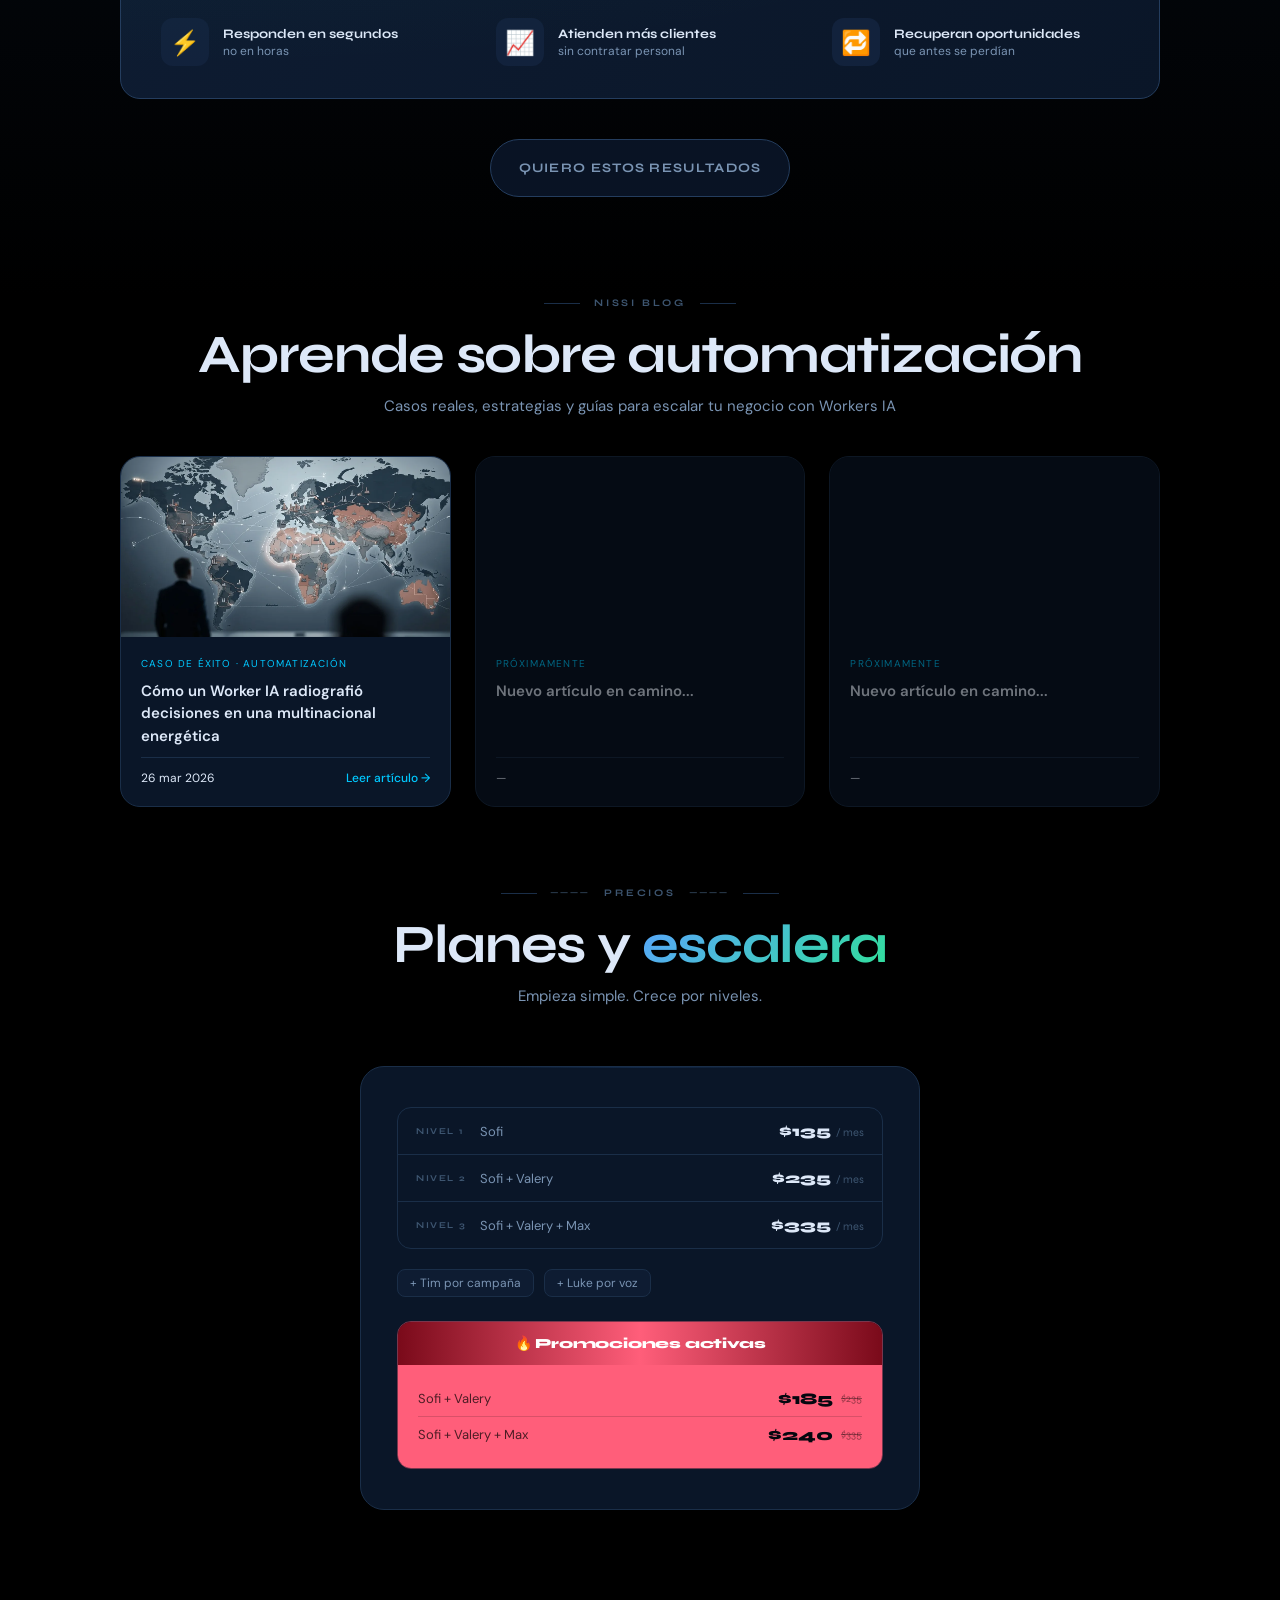
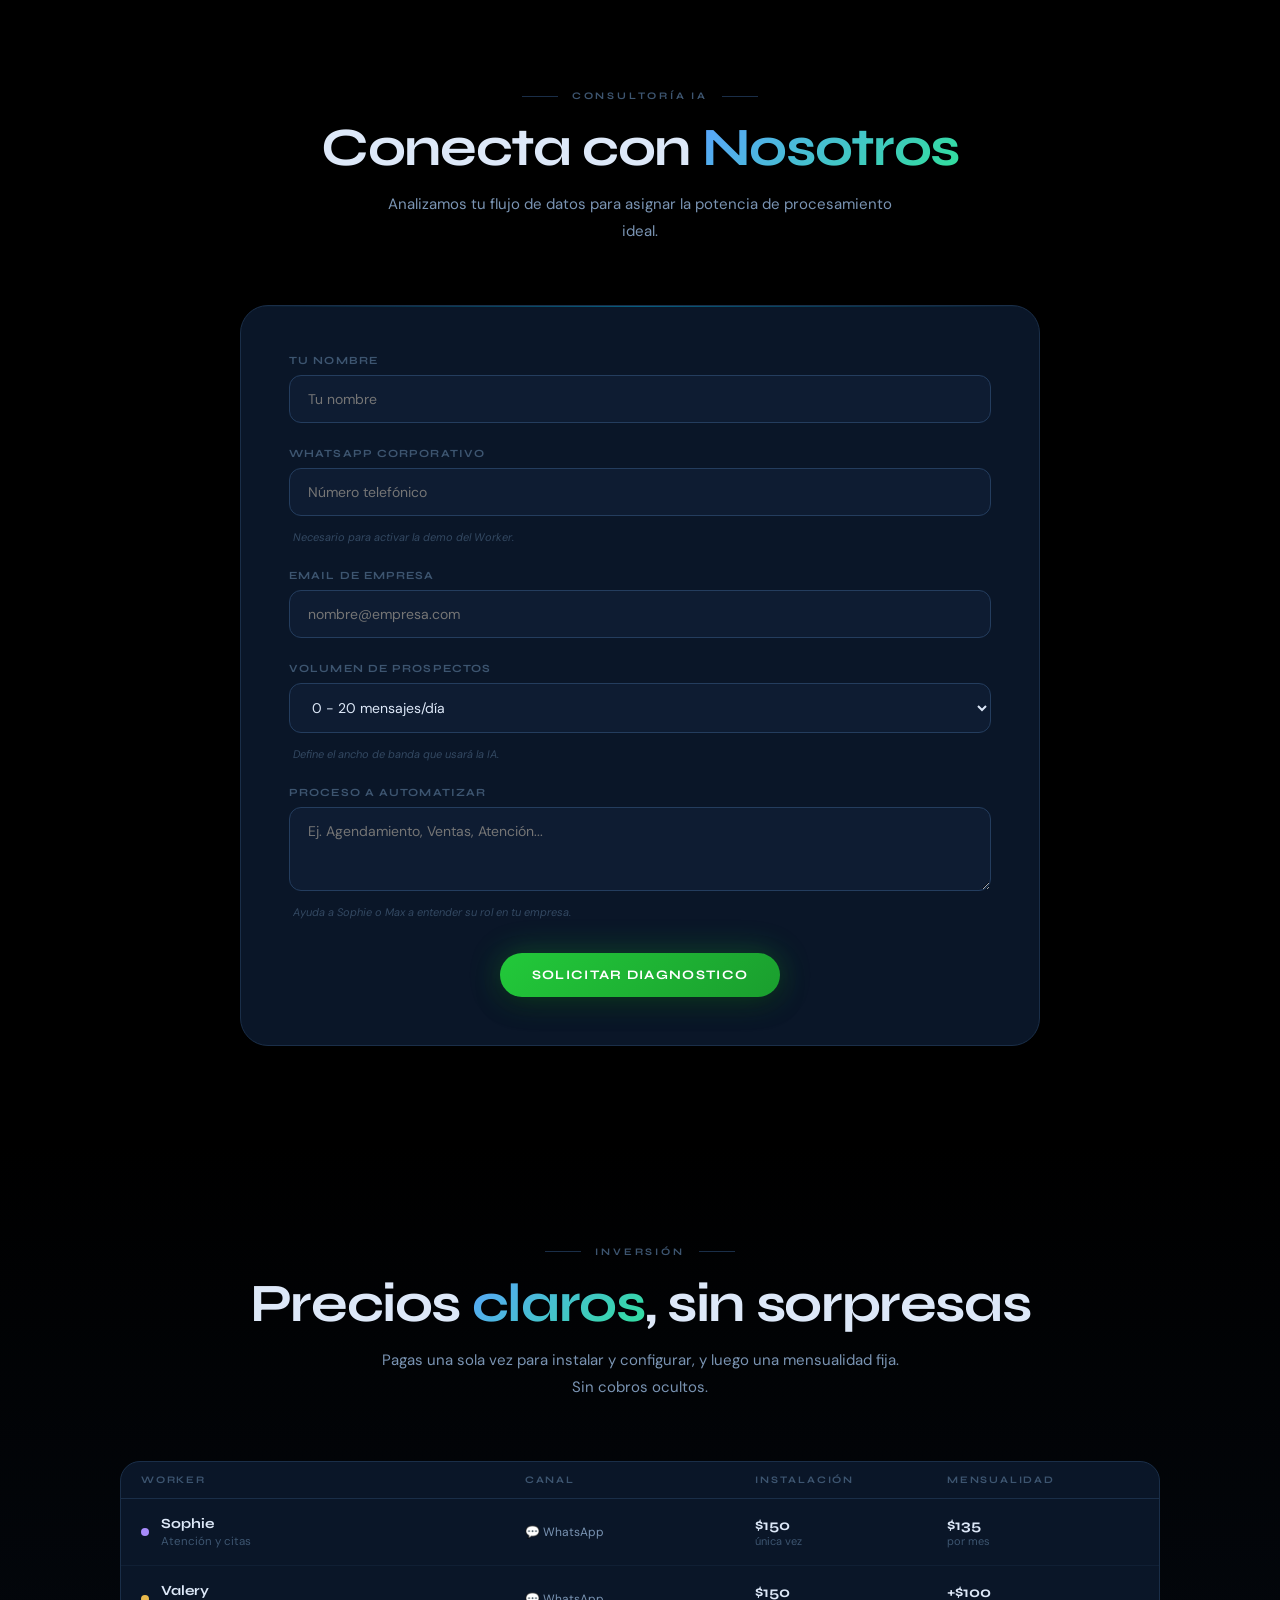
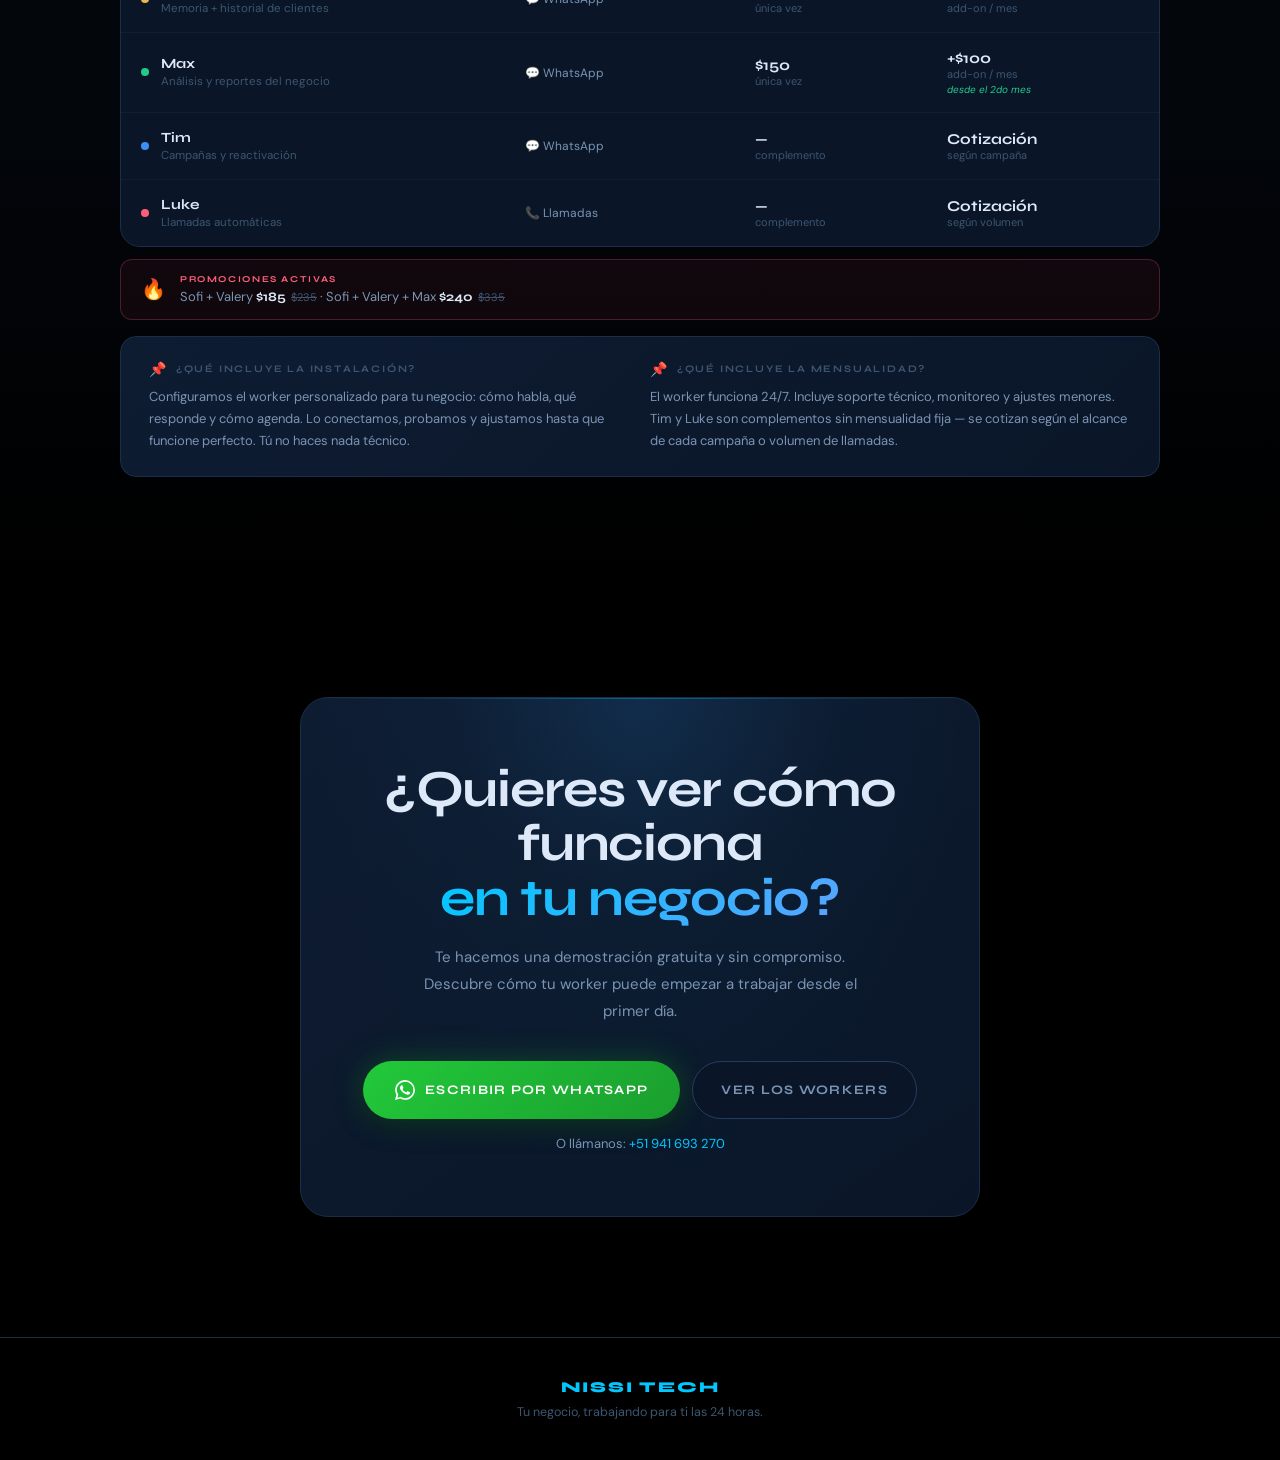
==== commit 548970cf: "Update index.html" ====
--- a/index.html
+++ b/index.html
@@ -281,7 +281,7 @@
   <div class="nm-menu-list">
 
   <a href="#quienes-somos" onclick="navAndClose(event,'quienes-somos')" class="nm-item nm-item--link">
-  <span class="nm-item-dot nm-item-dot--cyan"></span>
+  <span class="nm-item-dot nm-item-dot--red"></span>
   <span class="nm-item-label">¿Quiénes somos?</span>
   <svg viewBox="0 0 16 16" fill="none" width="13" height="13"><path d="M6 4l4 4-4 4" stroke="currentColor" stroke-width="1.8" stroke-linecap="round" stroke-linejoin="round"/></svg>
 </a>
--- a/styles.css
+++ b/styles.css
@@ -251,7 +251,7 @@
 
 /* Sobreescribe el tamaño global de sec-title solo en esta sección */
 #quienes-somos h2.sec-title {
-  font-size: clamp(60px, 8vw, 100px);
+ font-size: clamp(50px, 7vw, 85px);
 }
 
 .qs-subtitle {
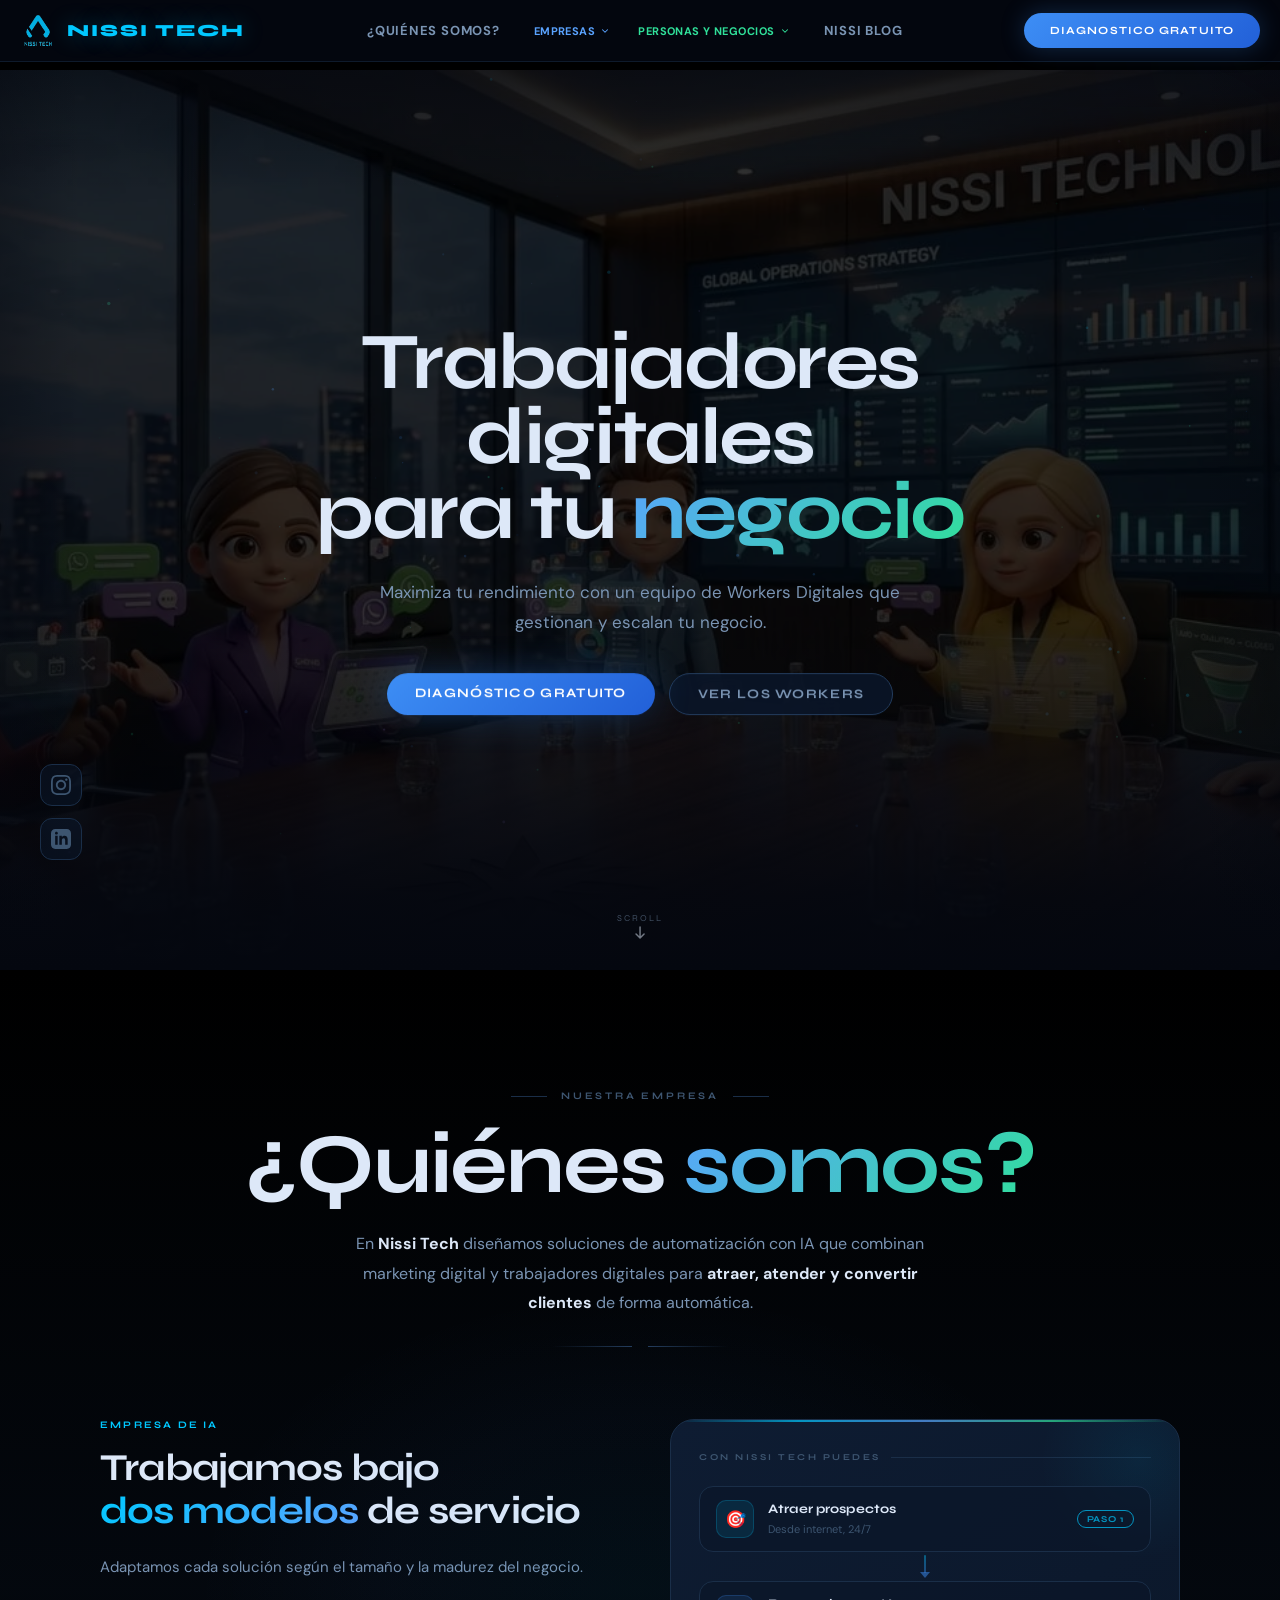
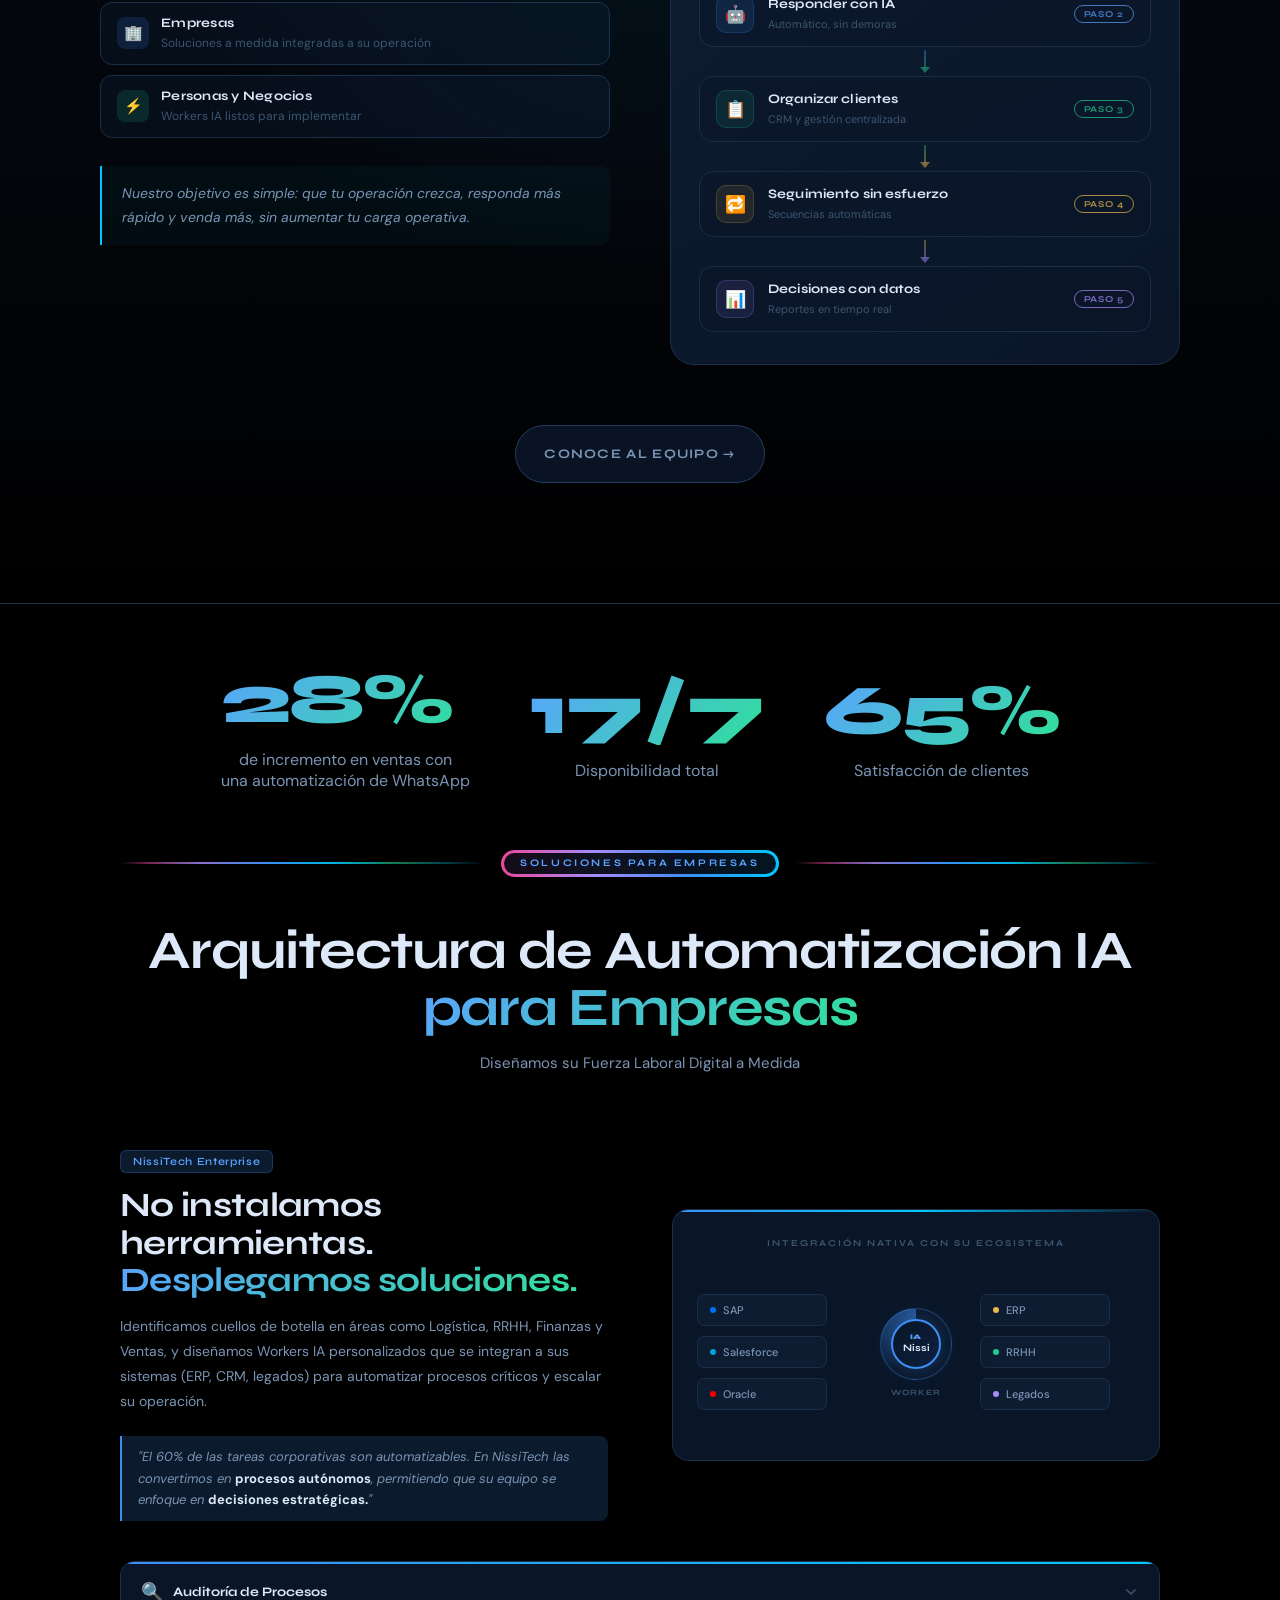
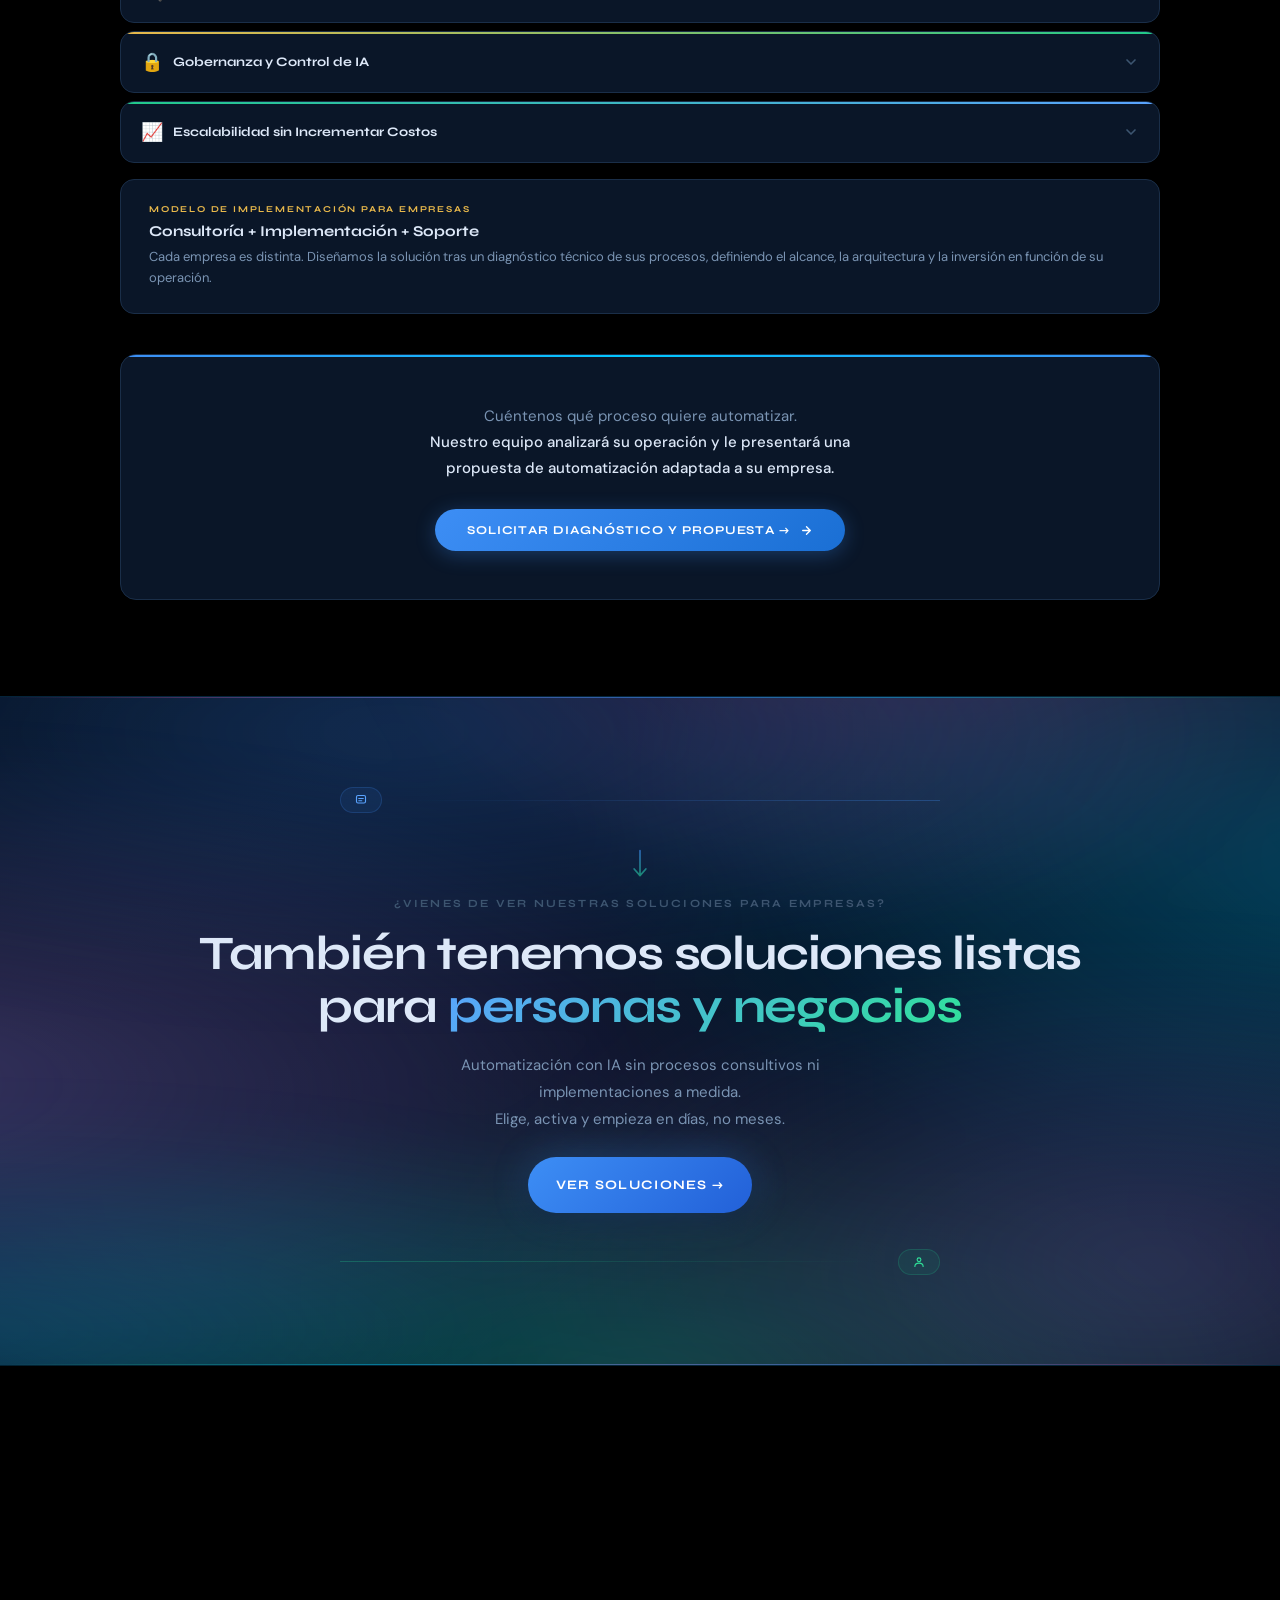
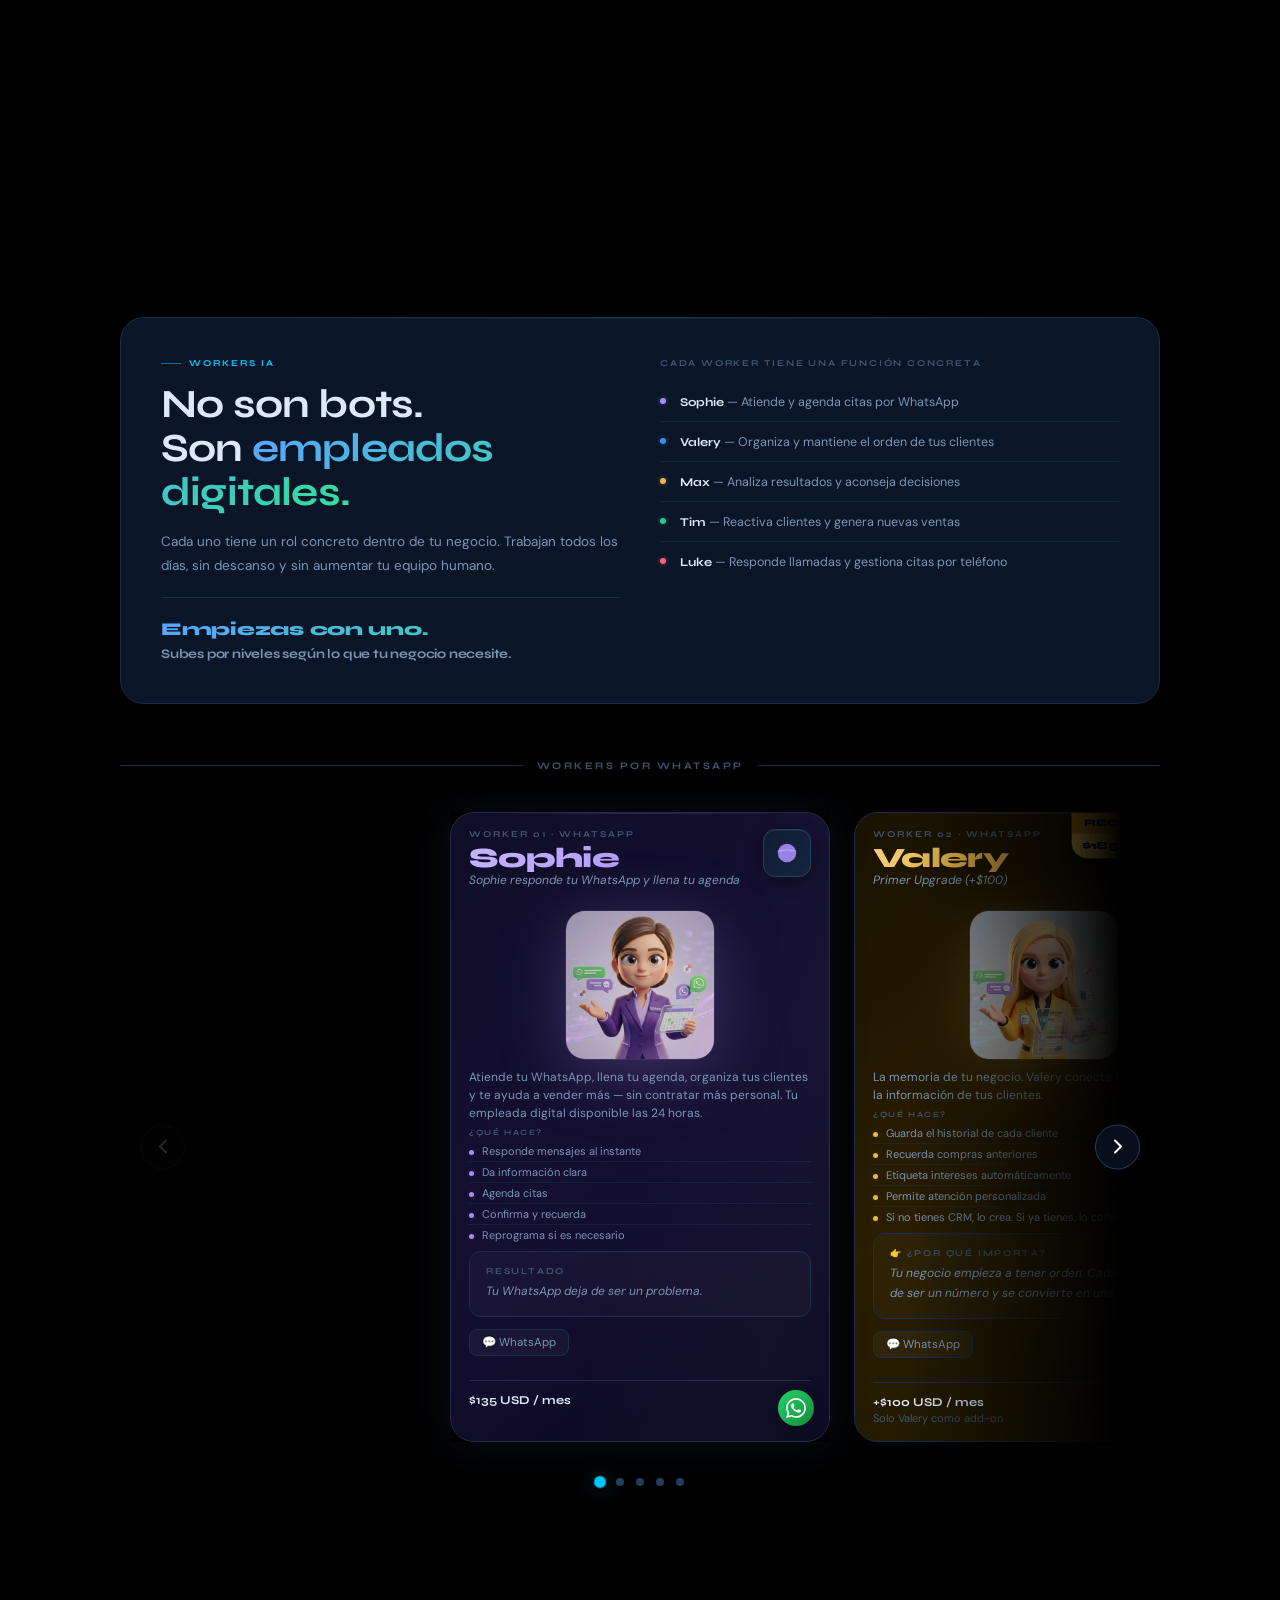
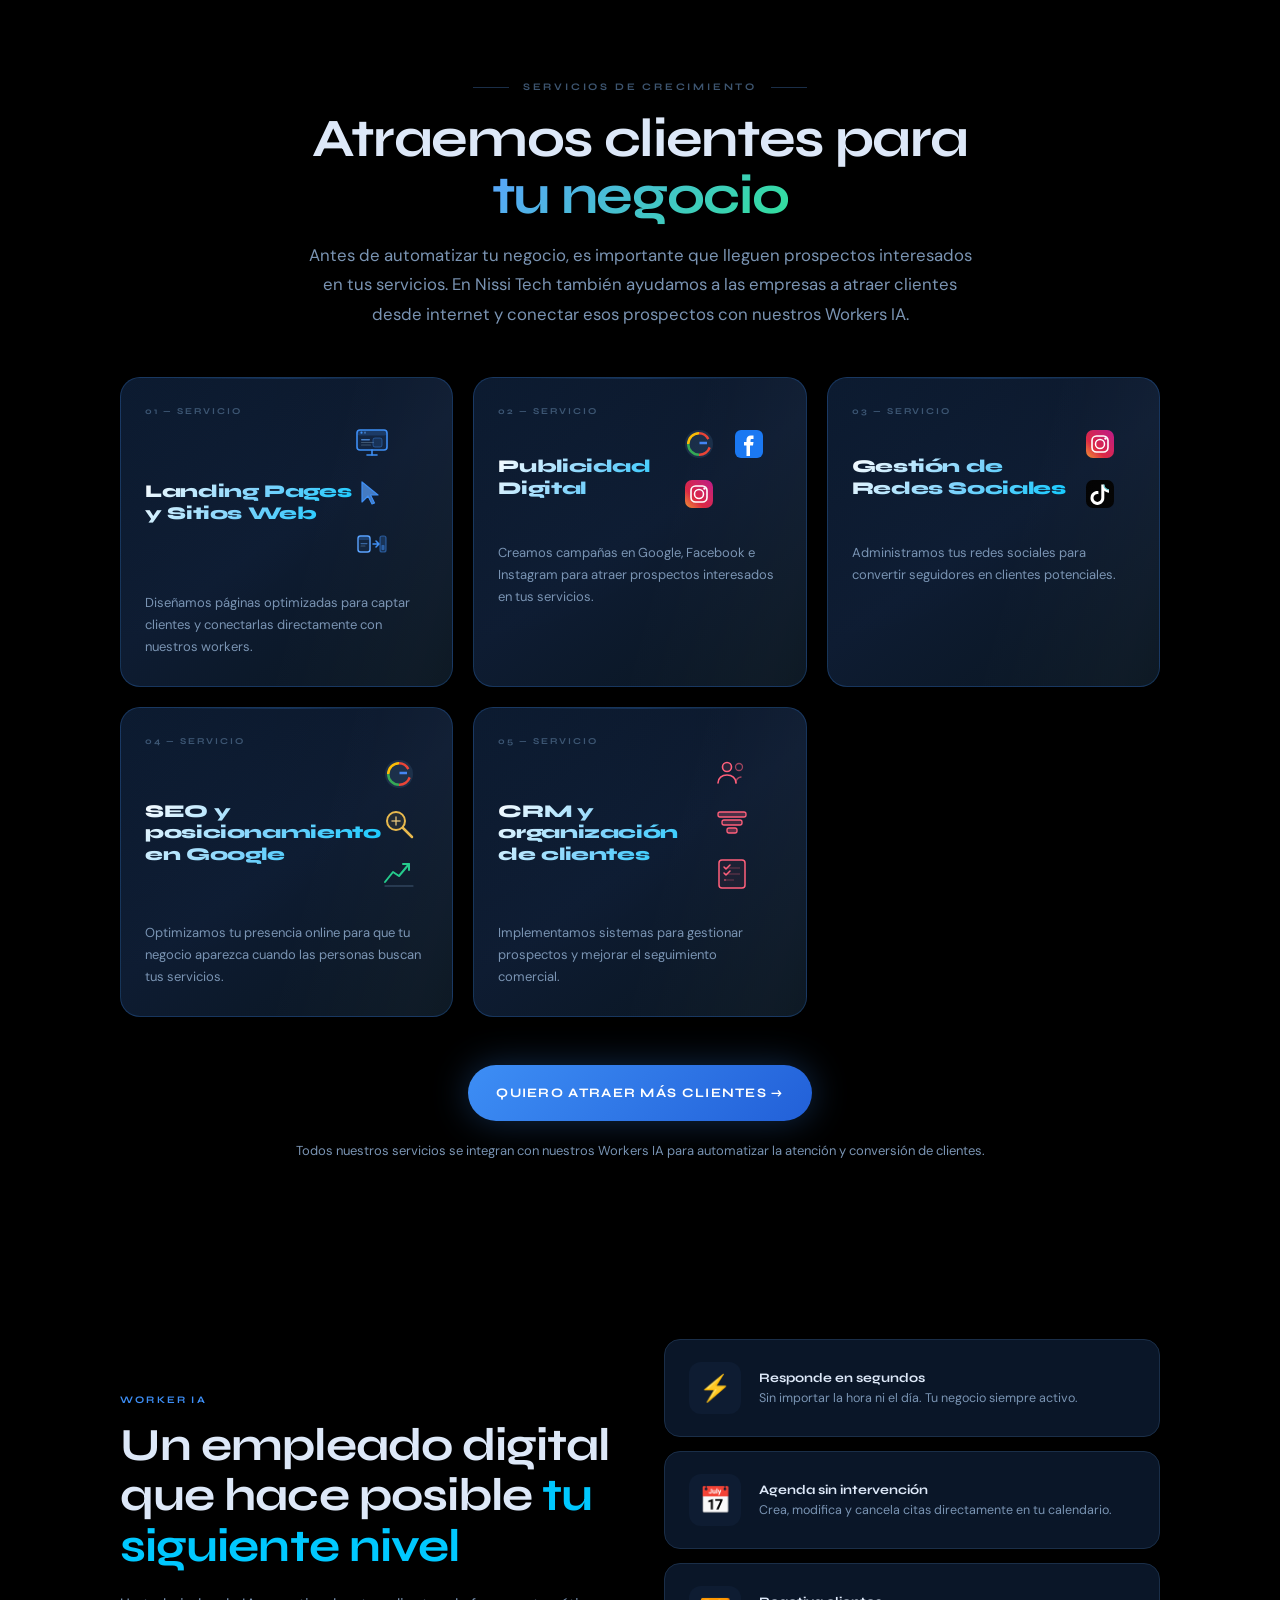
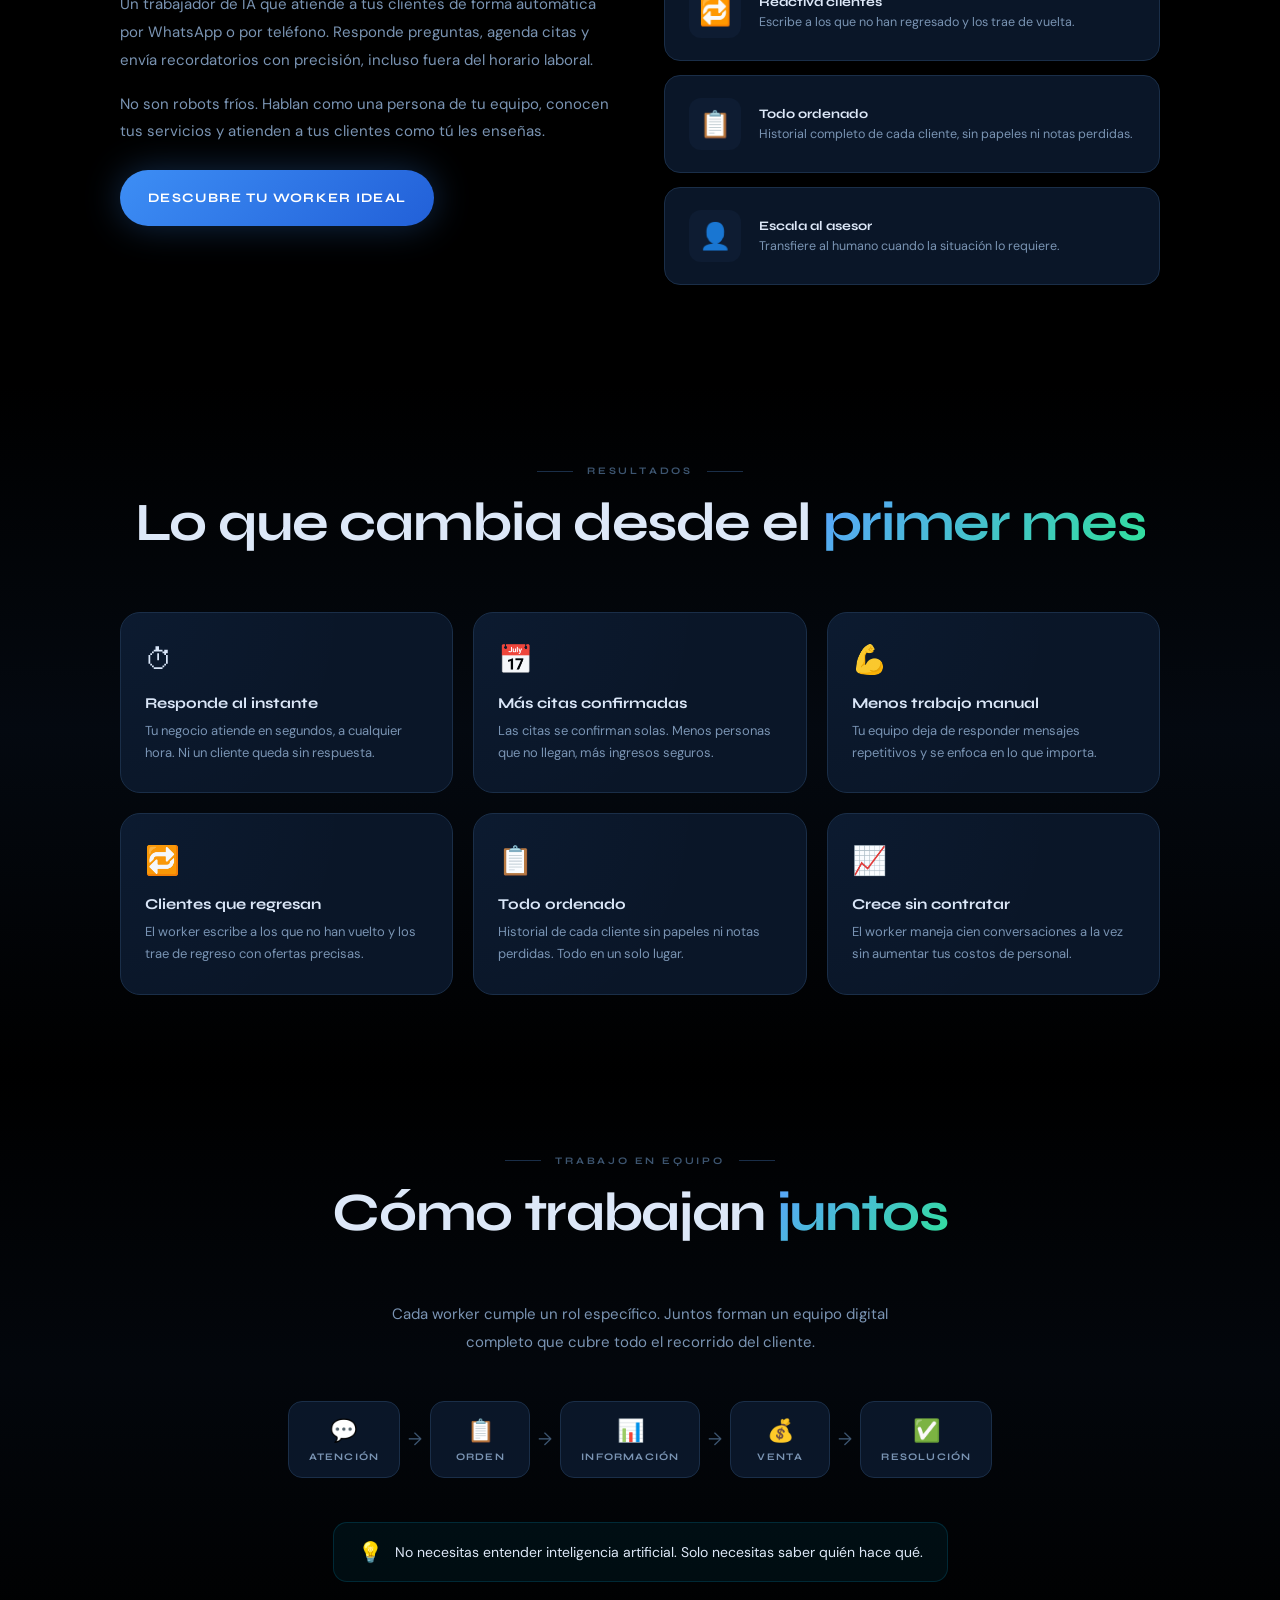
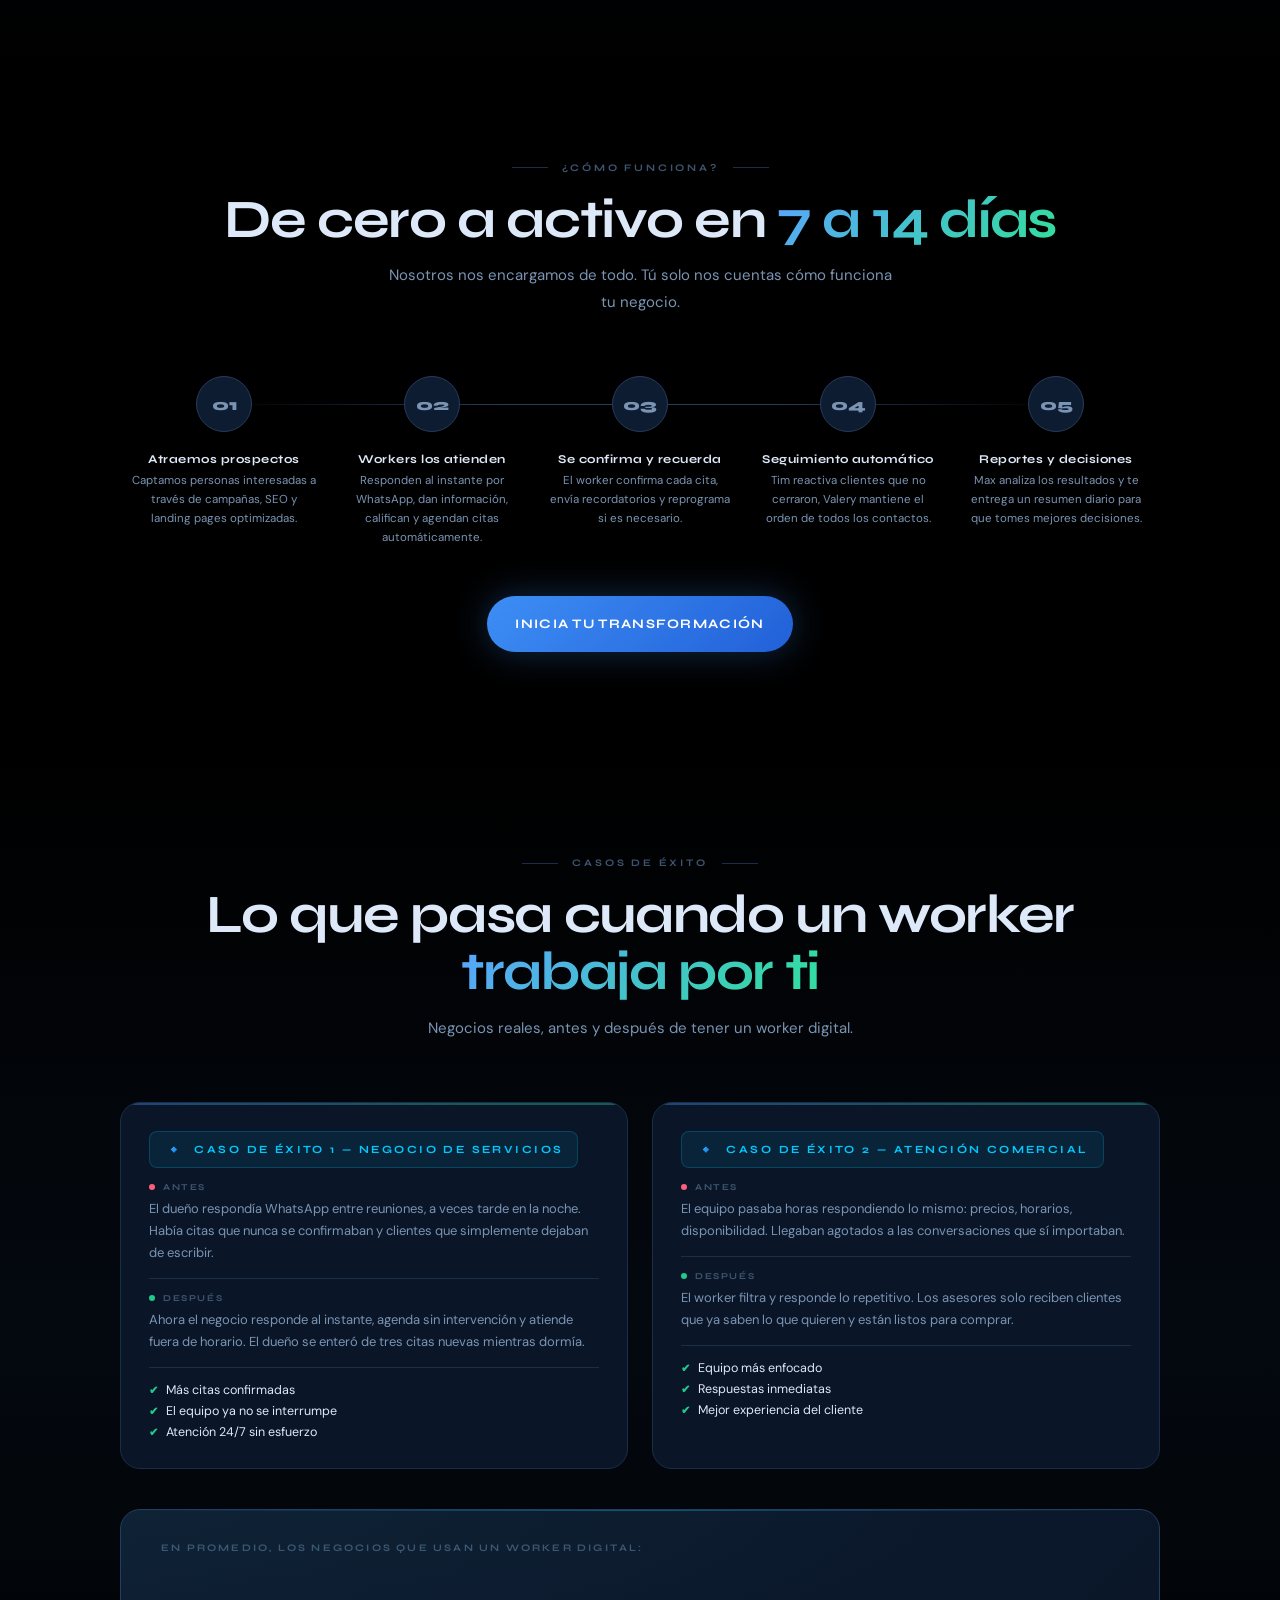
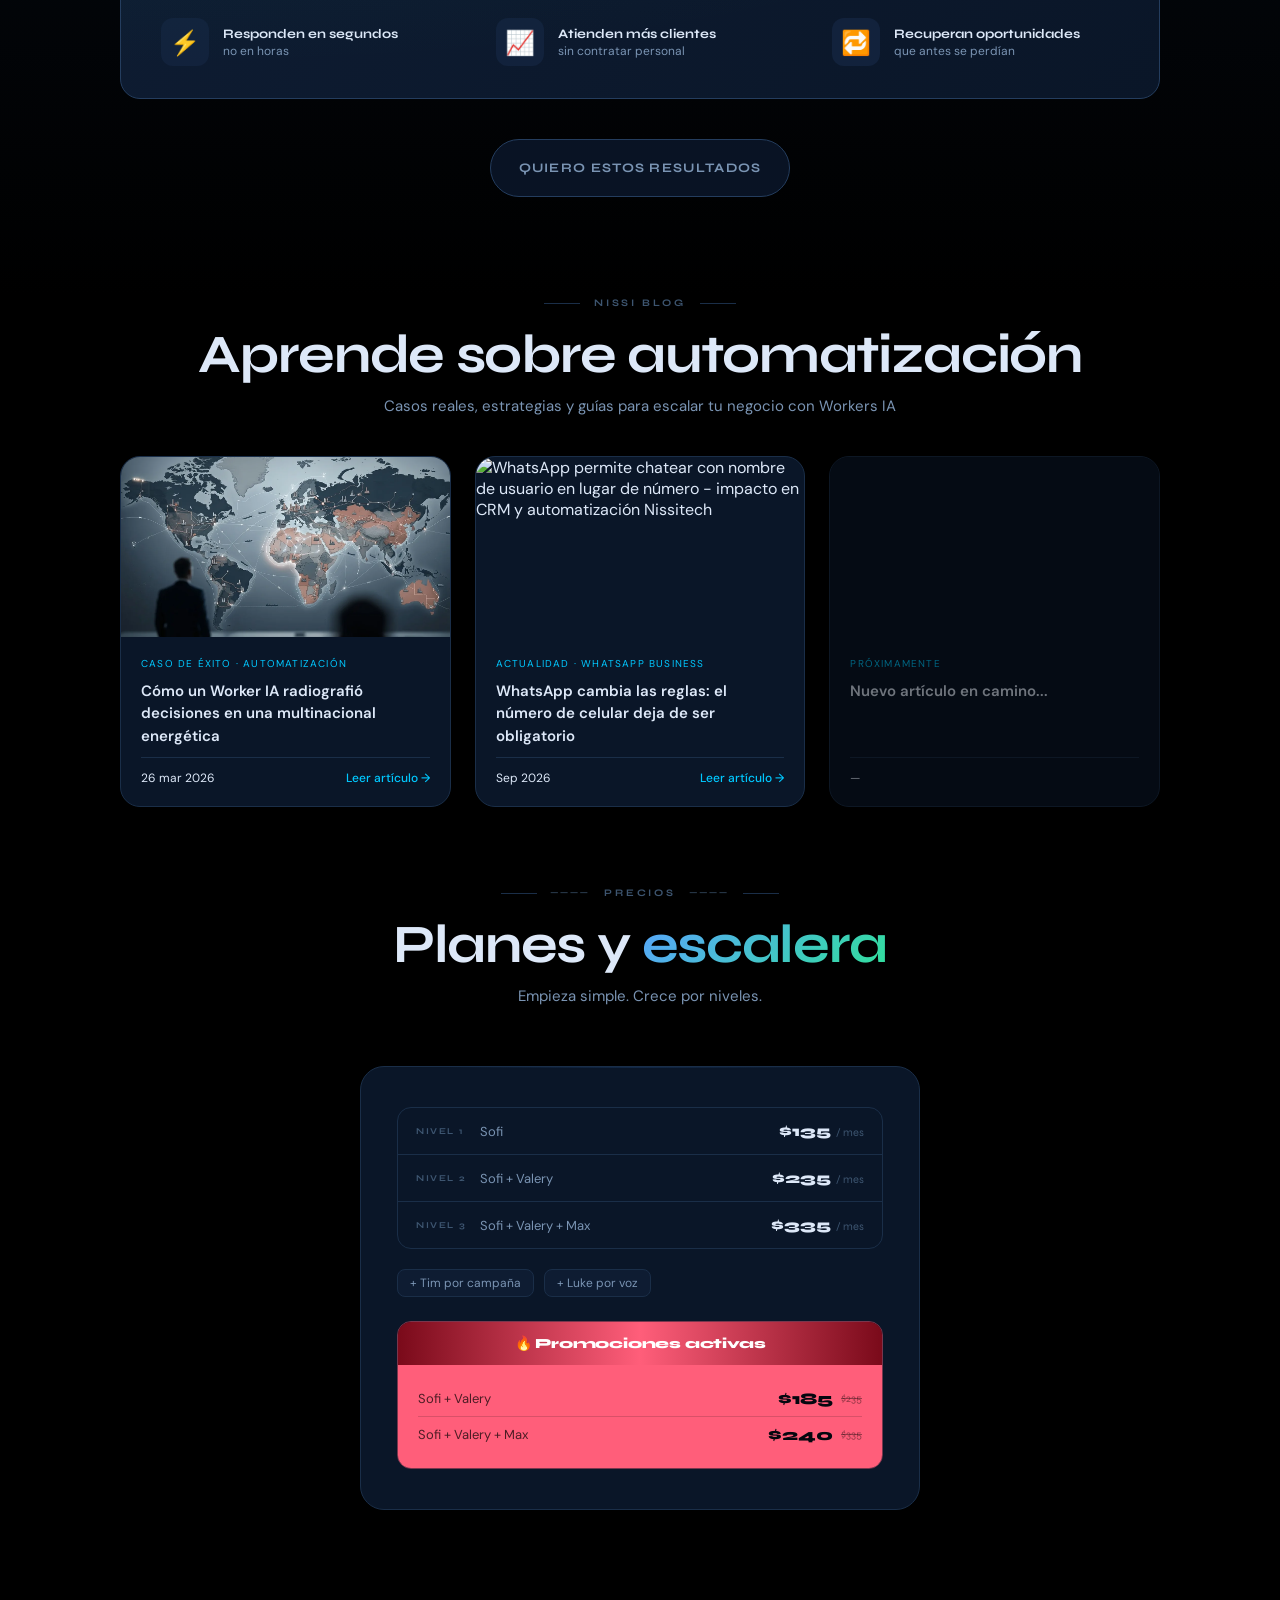
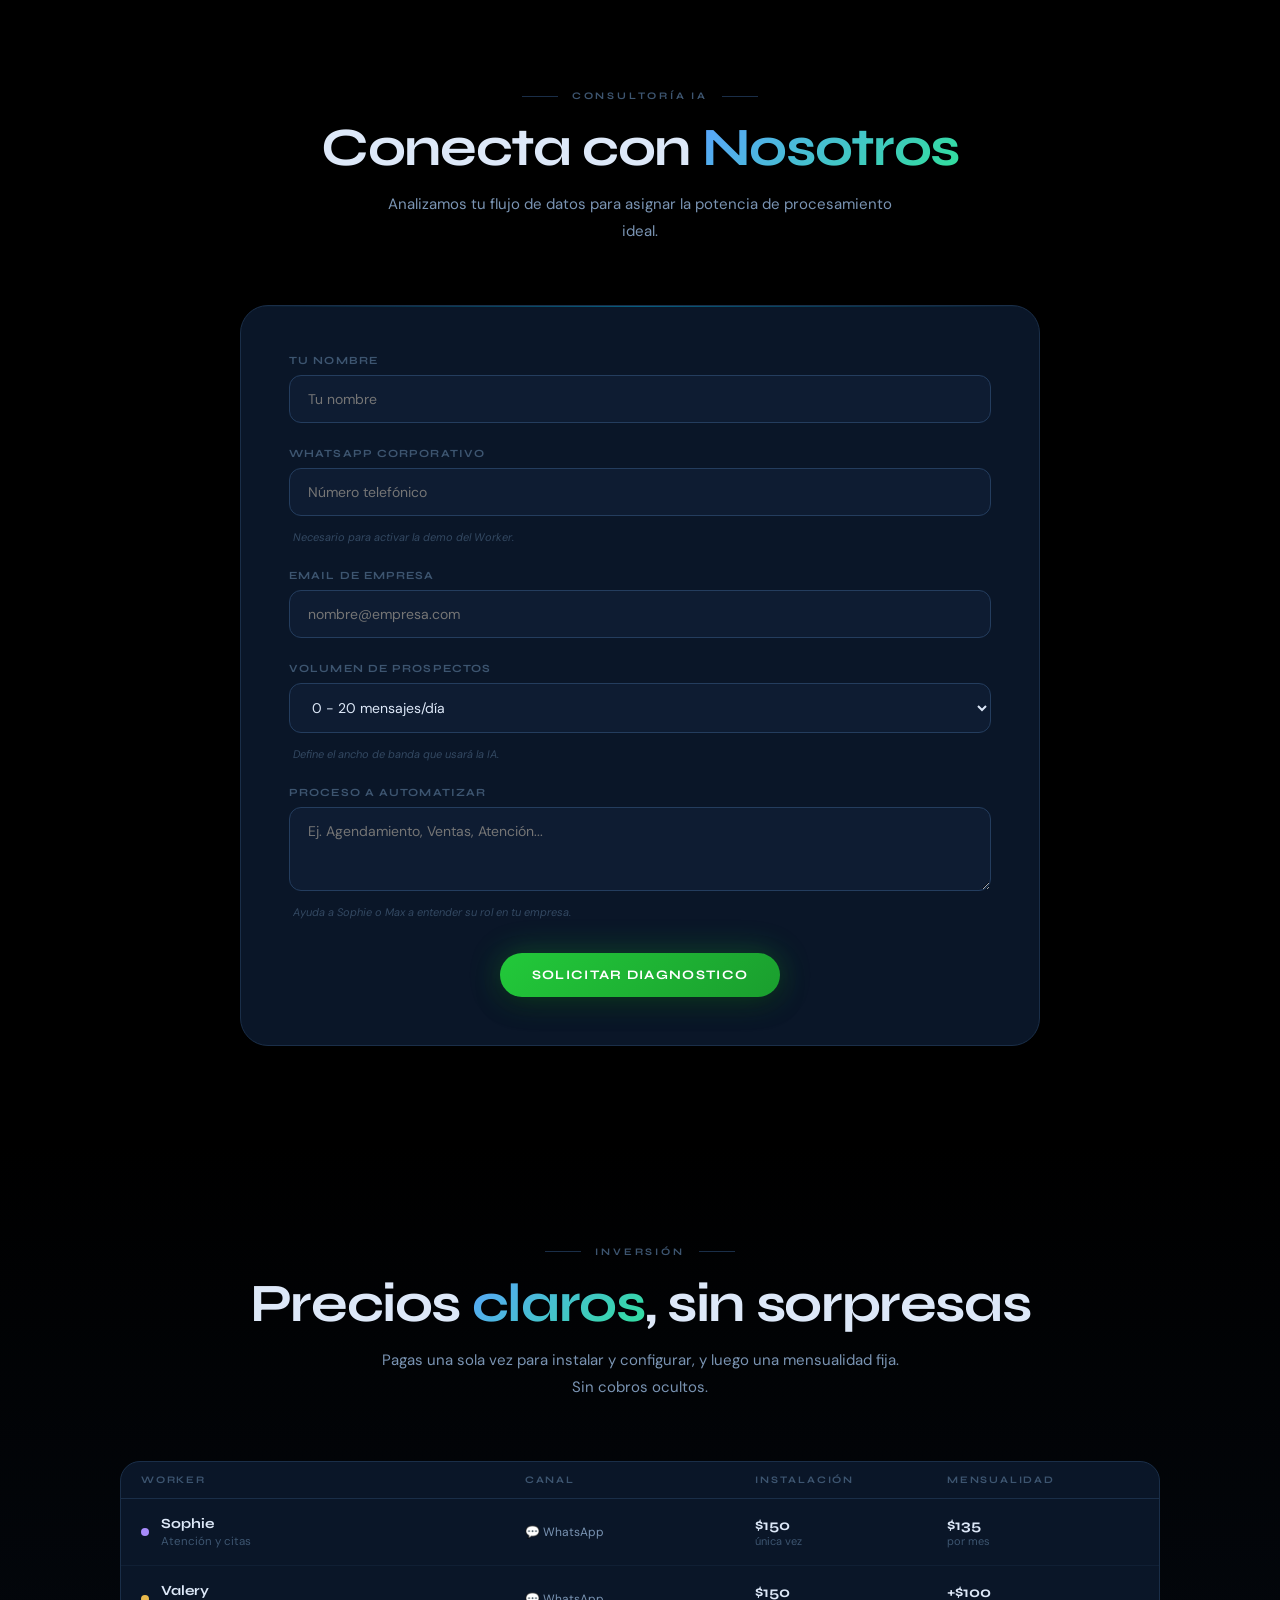
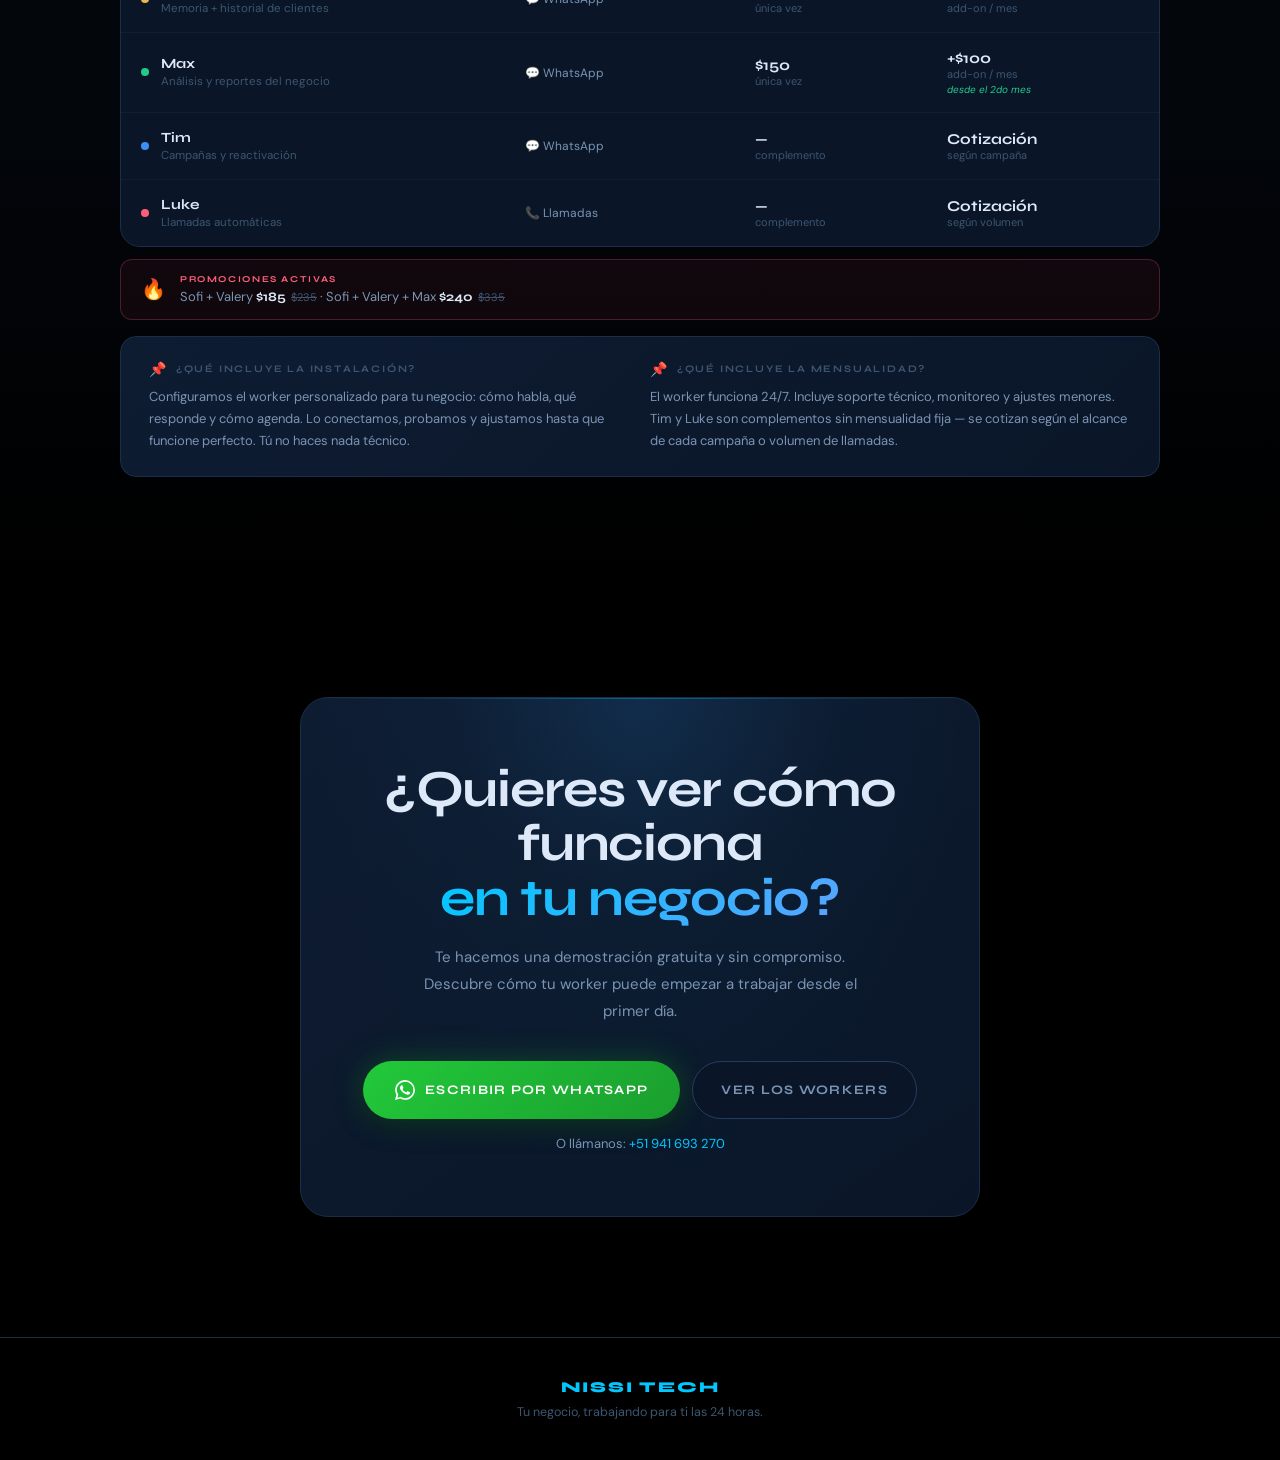
==== commit 69b374ef: "Add files via upload" ====
--- a/index.html
+++ b/index.html
@@ -1323,16 +1323,19 @@
         </div>
       </a>
 
-      <div class="blog-card blog-card-soon">
-        <div class="blog-card-img blog-card-img-soon"></div>
+      <a href="nissiblog-whatsapp-usuarios.html" class="blog-card">
+        <div class="blog-card-img">
+          <img src="image/thumb-whatsapp-username-bsuid-nissitech.webp" alt="WhatsApp permite chatear con nombre de usuario en lugar de número - impacto en CRM y automatización Nissitech" loading="lazy">
+        </div>
         <div class="blog-card-body">
-          <div class="blog-card-tag">Próximamente</div>
-          <div class="blog-card-title">Nuevo artículo en camino...</div>
+          <div class="blog-card-tag">Actualidad · WhatsApp Business</div>
+          <div class="blog-card-title">WhatsApp cambia las reglas: el número de celular deja de ser obligatorio</div>
           <div class="blog-card-footer">
-            <span class="blog-card-date">—</span>
-          </div>
-        </div>
-      </div>
+            <span class="blog-card-date">Sep 2026</span>
+            <span class="blog-card-read">Leer artículo →</span>
+          </div>
+        </div>
+      </a>
 
       <div class="blog-card blog-card-soon">
         <div class="blog-card-img blog-card-img-soon"></div>
--- a/styles.css
+++ b/styles.css
@@ -3721,6 +3721,7 @@
 .nm-item-dot--blue  { background: var(--blue);  box-shadow: 0 0 6px rgba(61,142,245,.6); }
 .nm-item-dot--green { background: var(--green); box-shadow: 0 0 6px rgba(34,201,138,.5); }
 .nm-item-dot--gold  { background: var(--gold);  box-shadow: 0 0 6px rgba(232,184,75,.5); }
+.nm-item-dot--red { background: var(--red); box-shadow: 0 0 6px rgba(255,94,122,.5); }
 
 /* Chevron rotación */
 .nm-chevron { flex-shrink: 0; opacity: .5; transition: transform .3s cubic-bezier(.4,0,.2,1), opacity .2s; }
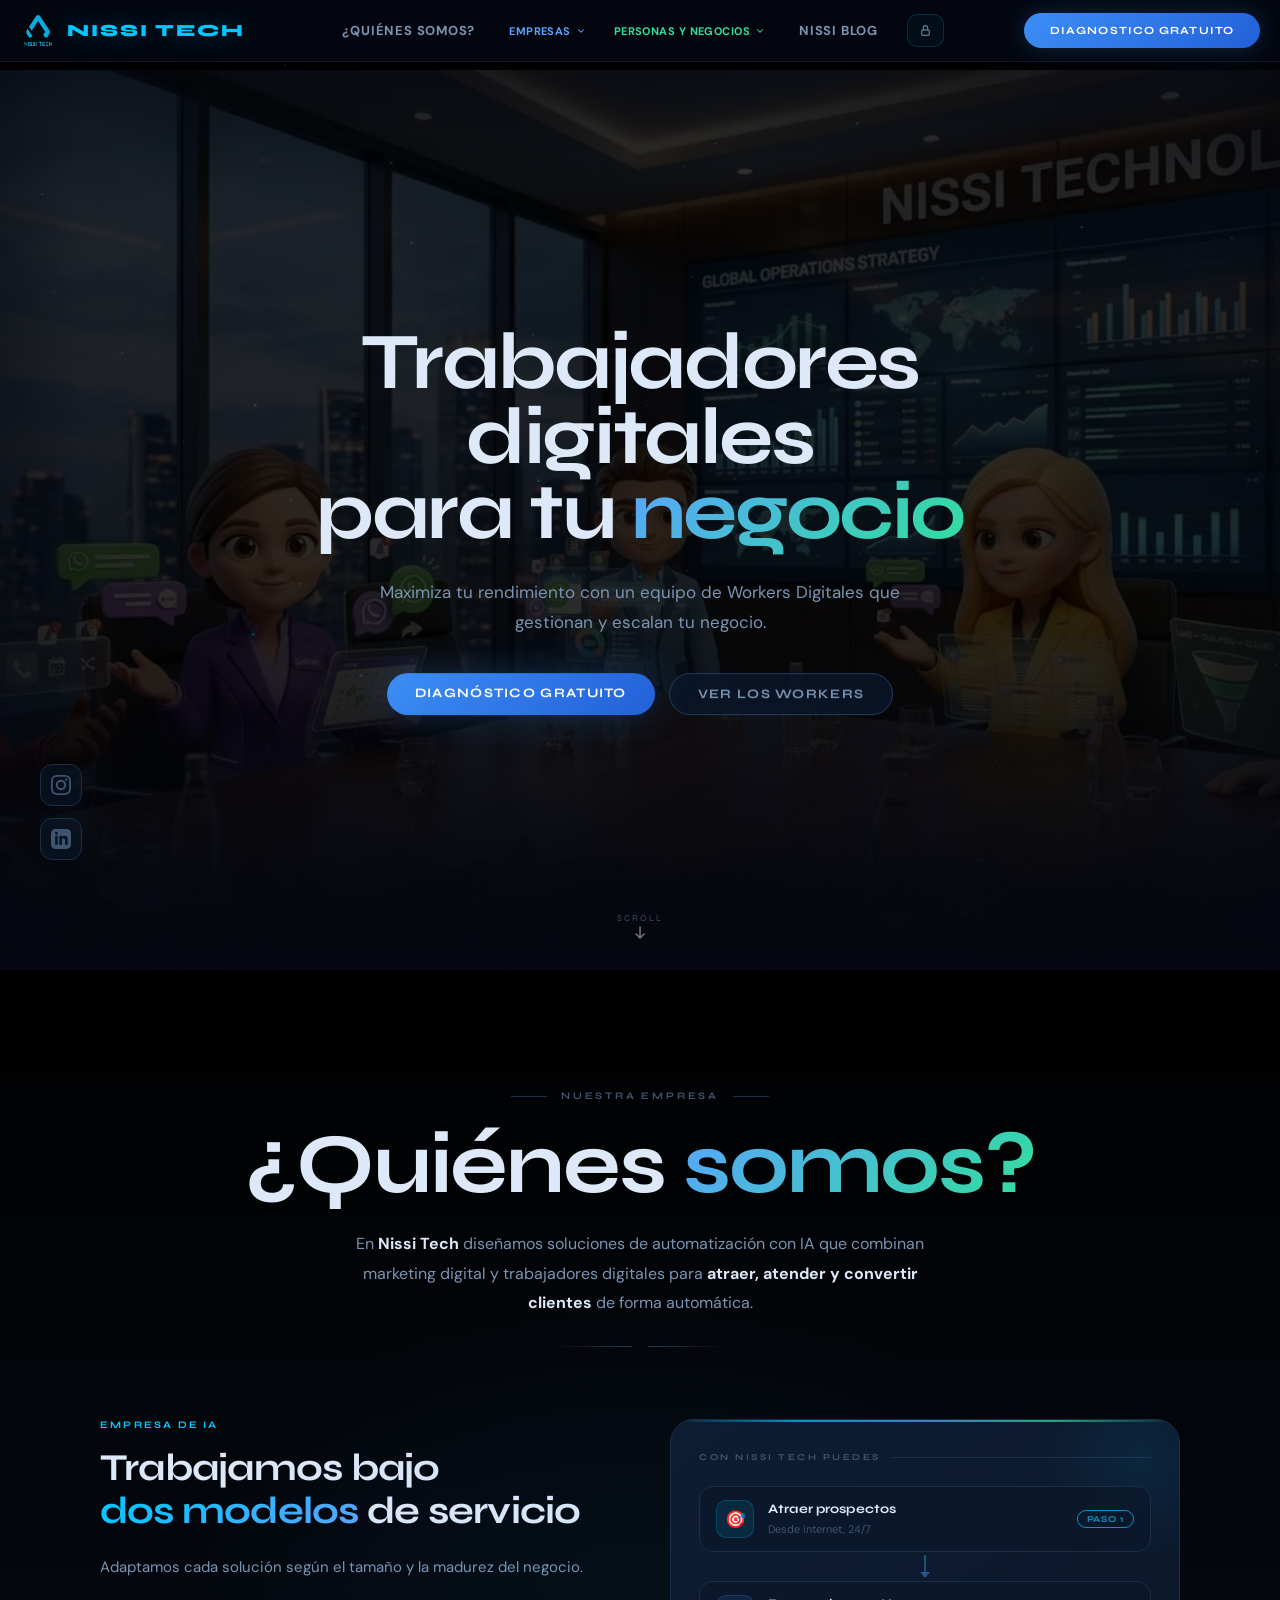
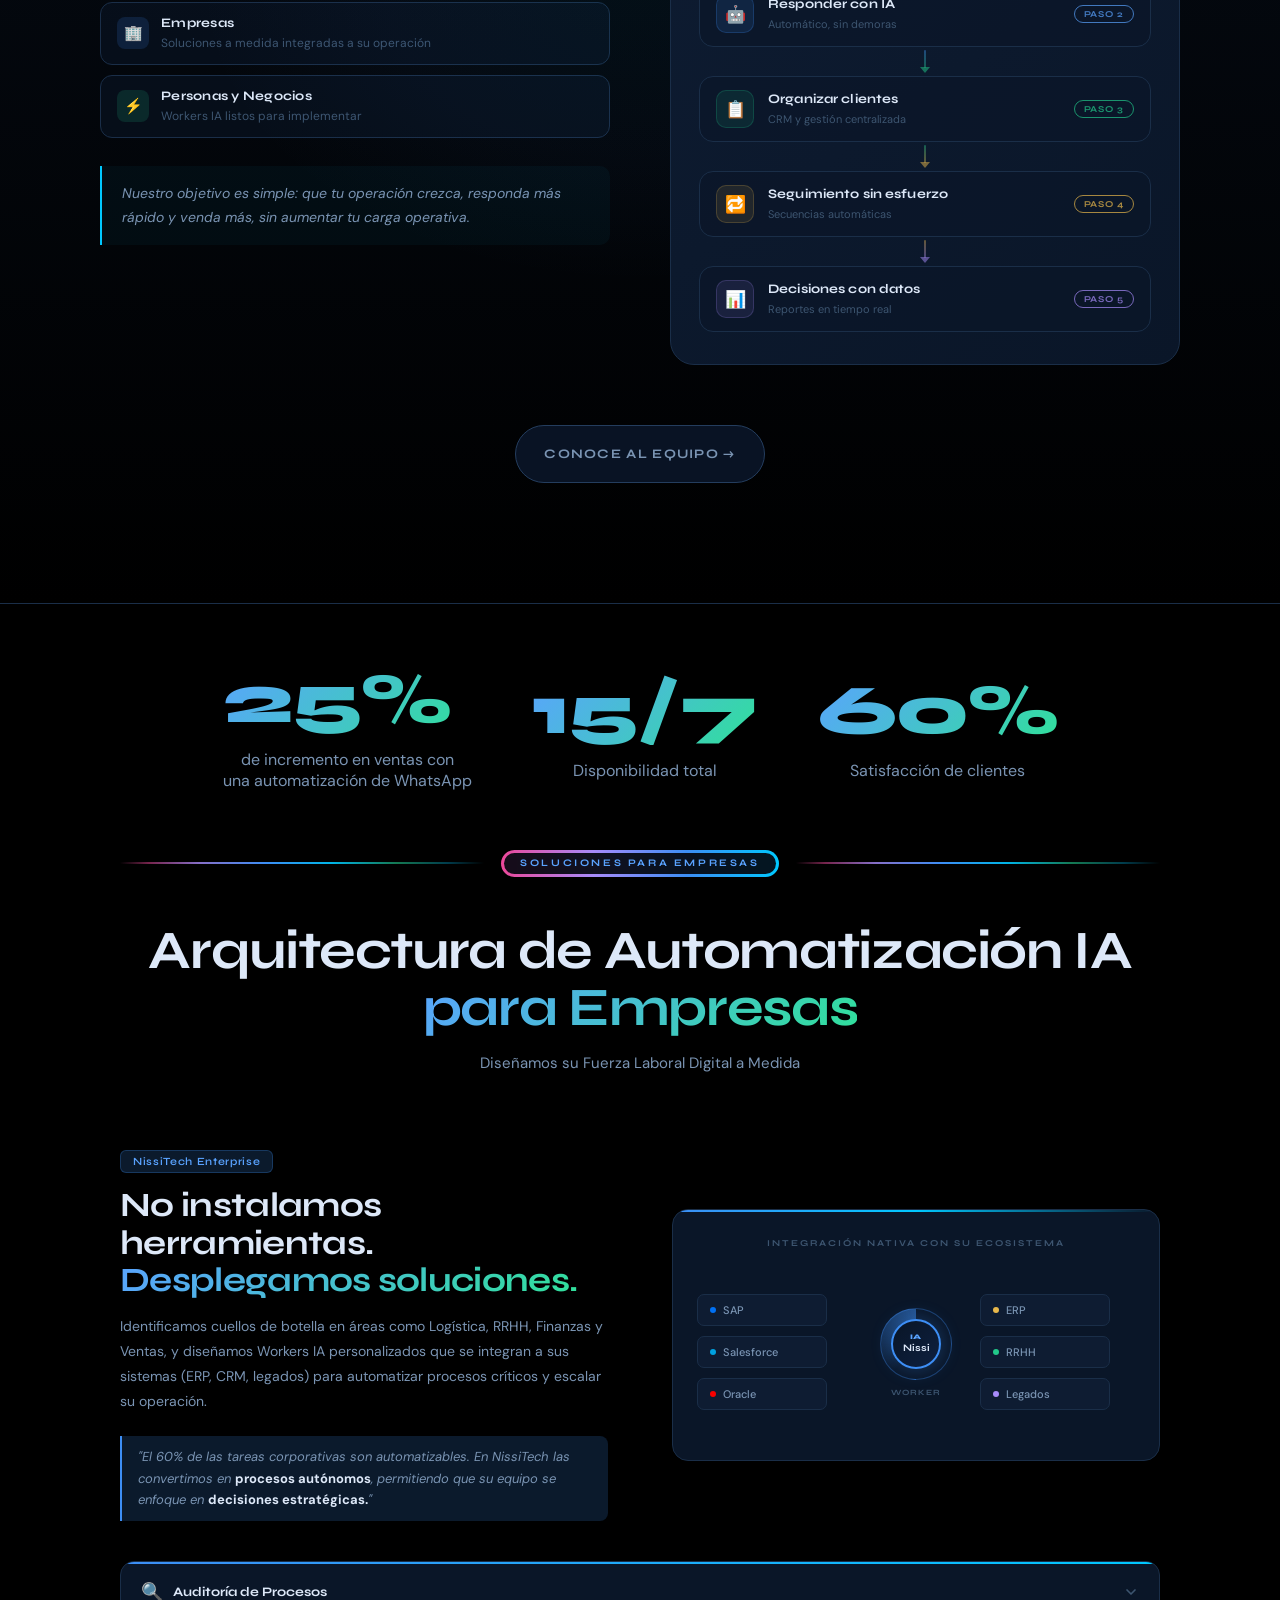
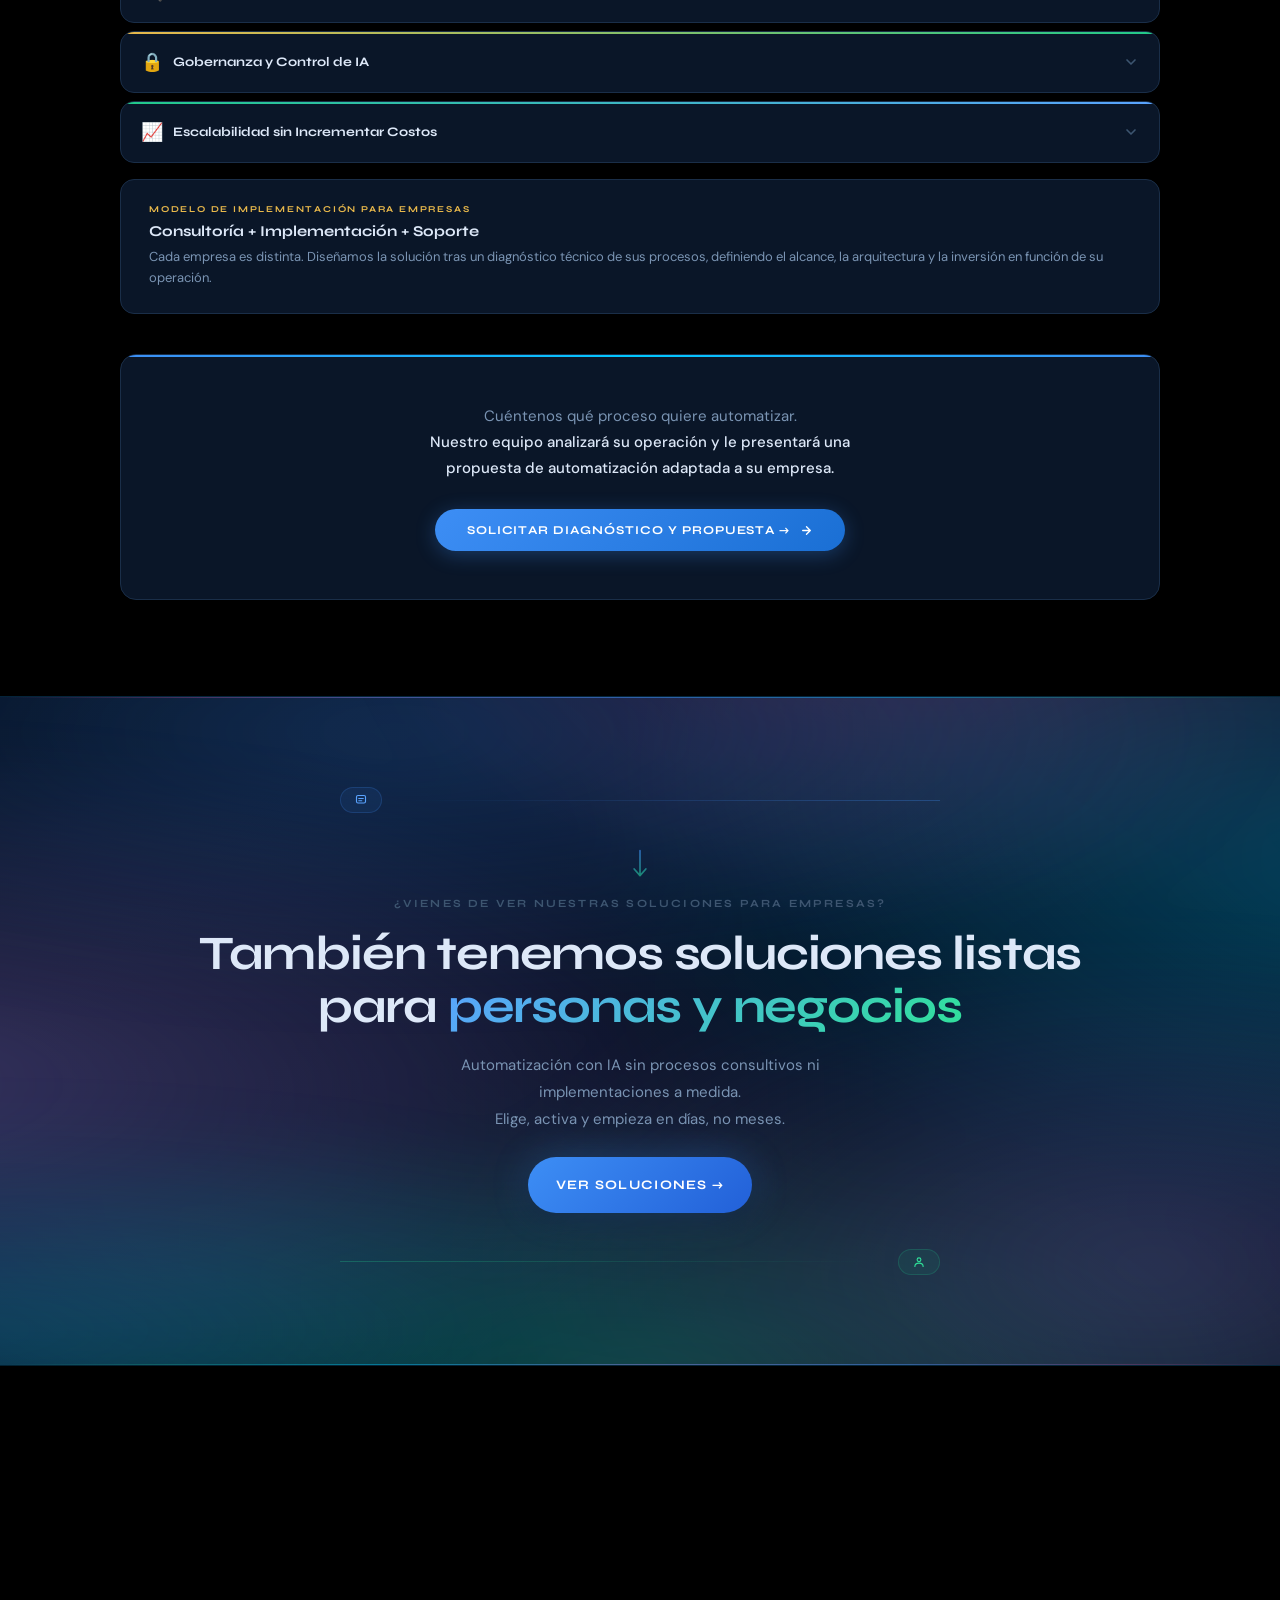
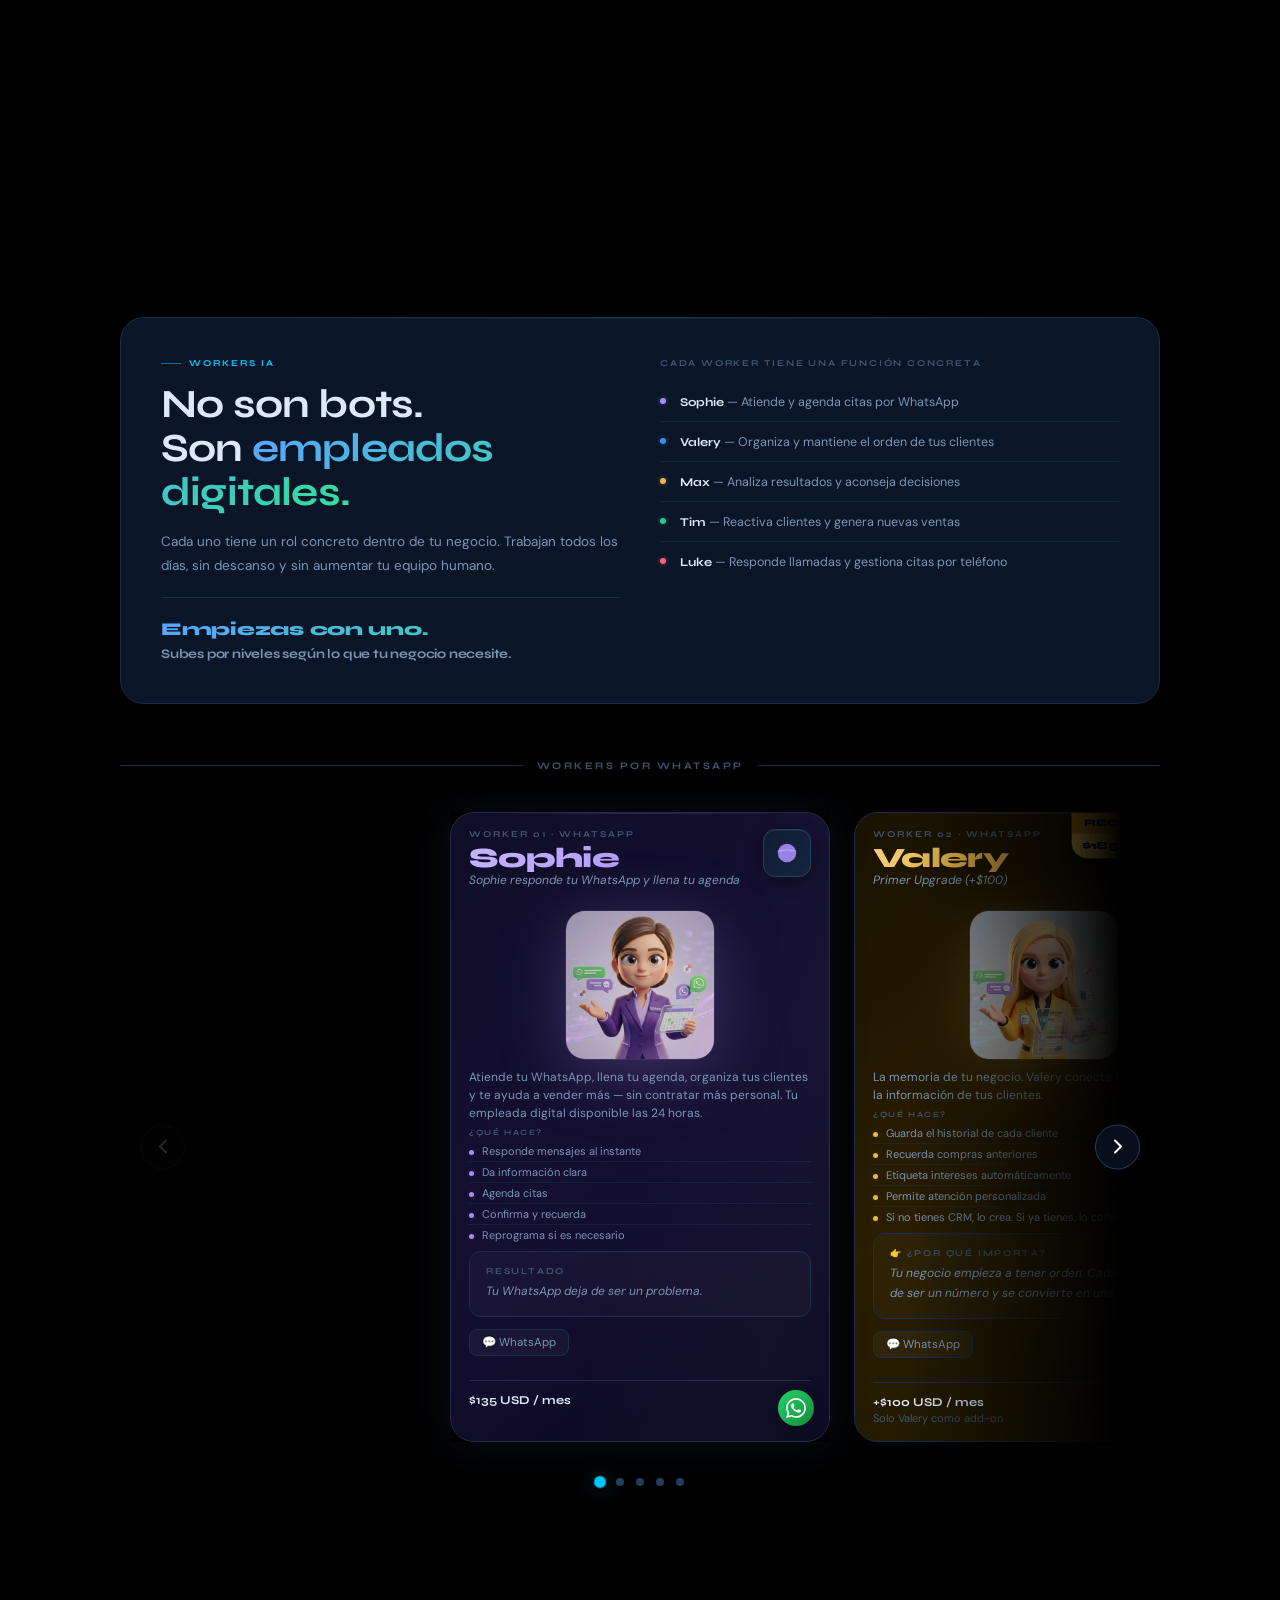
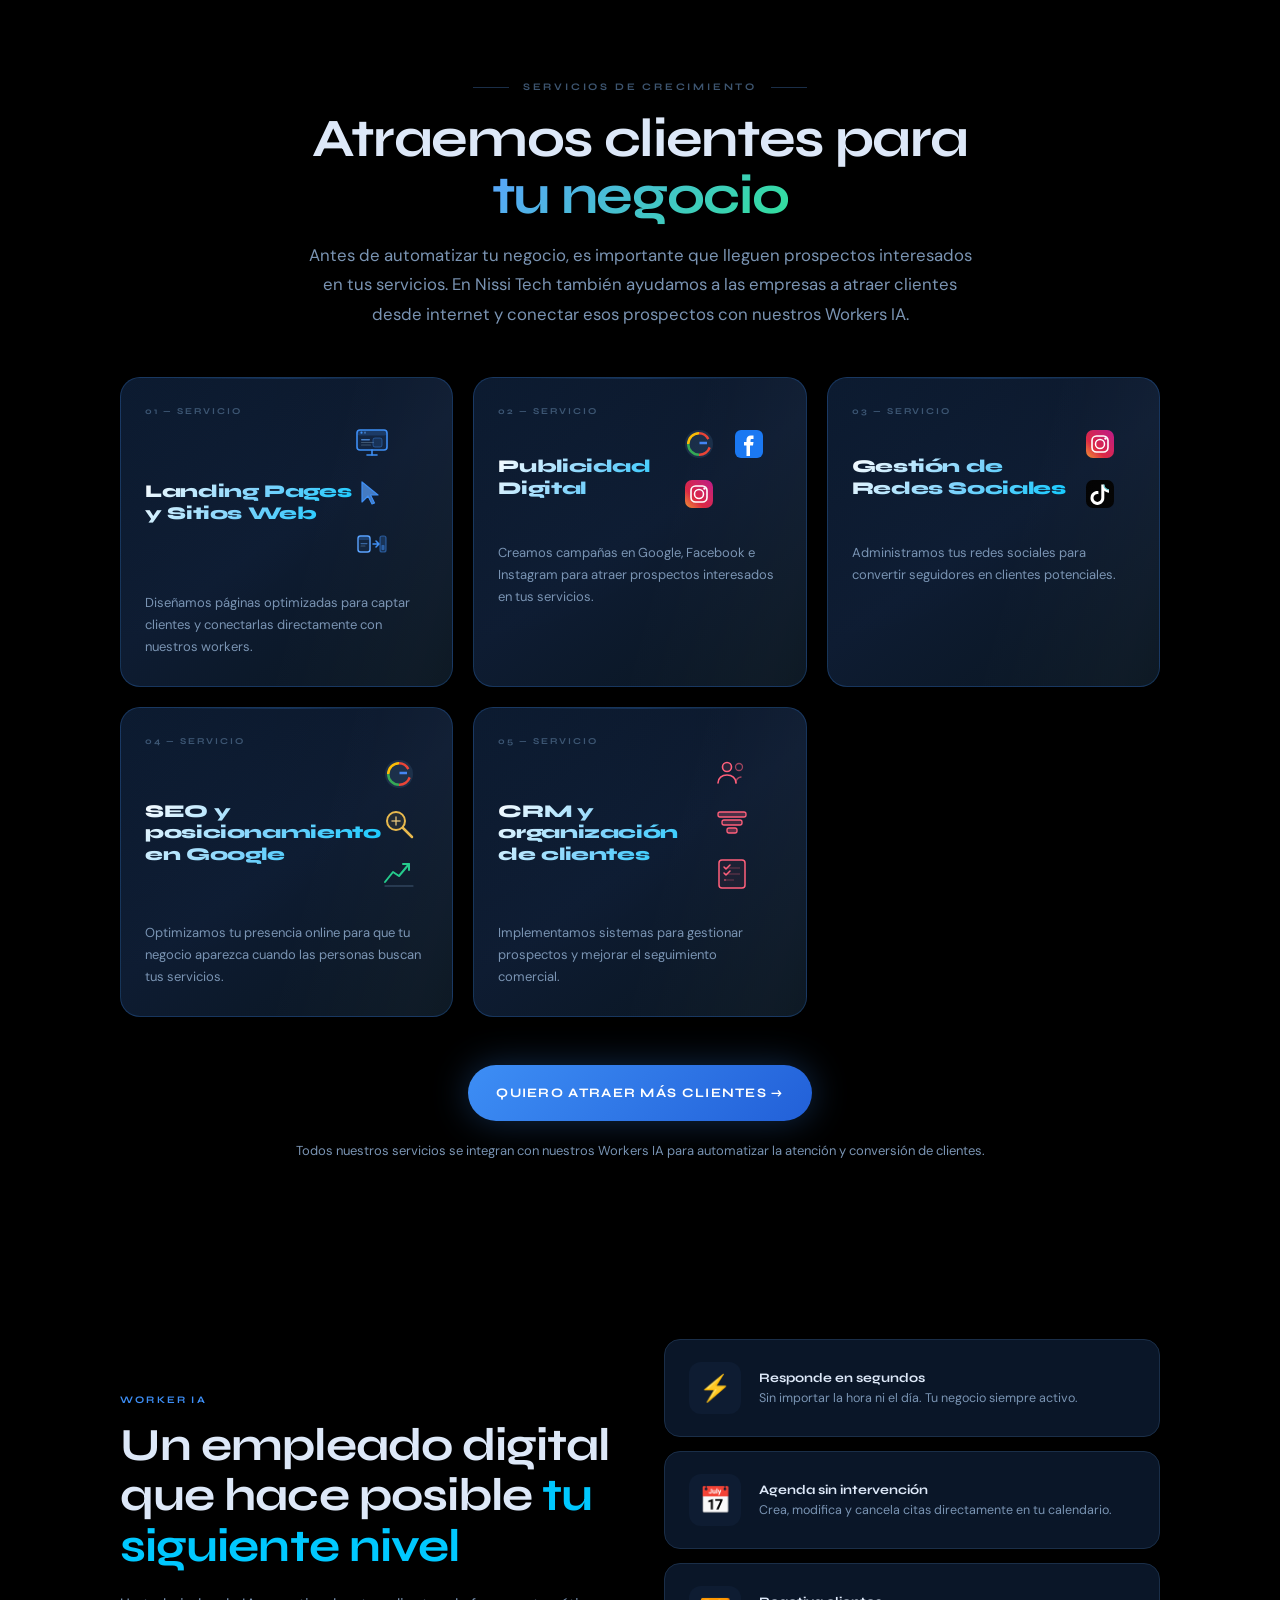
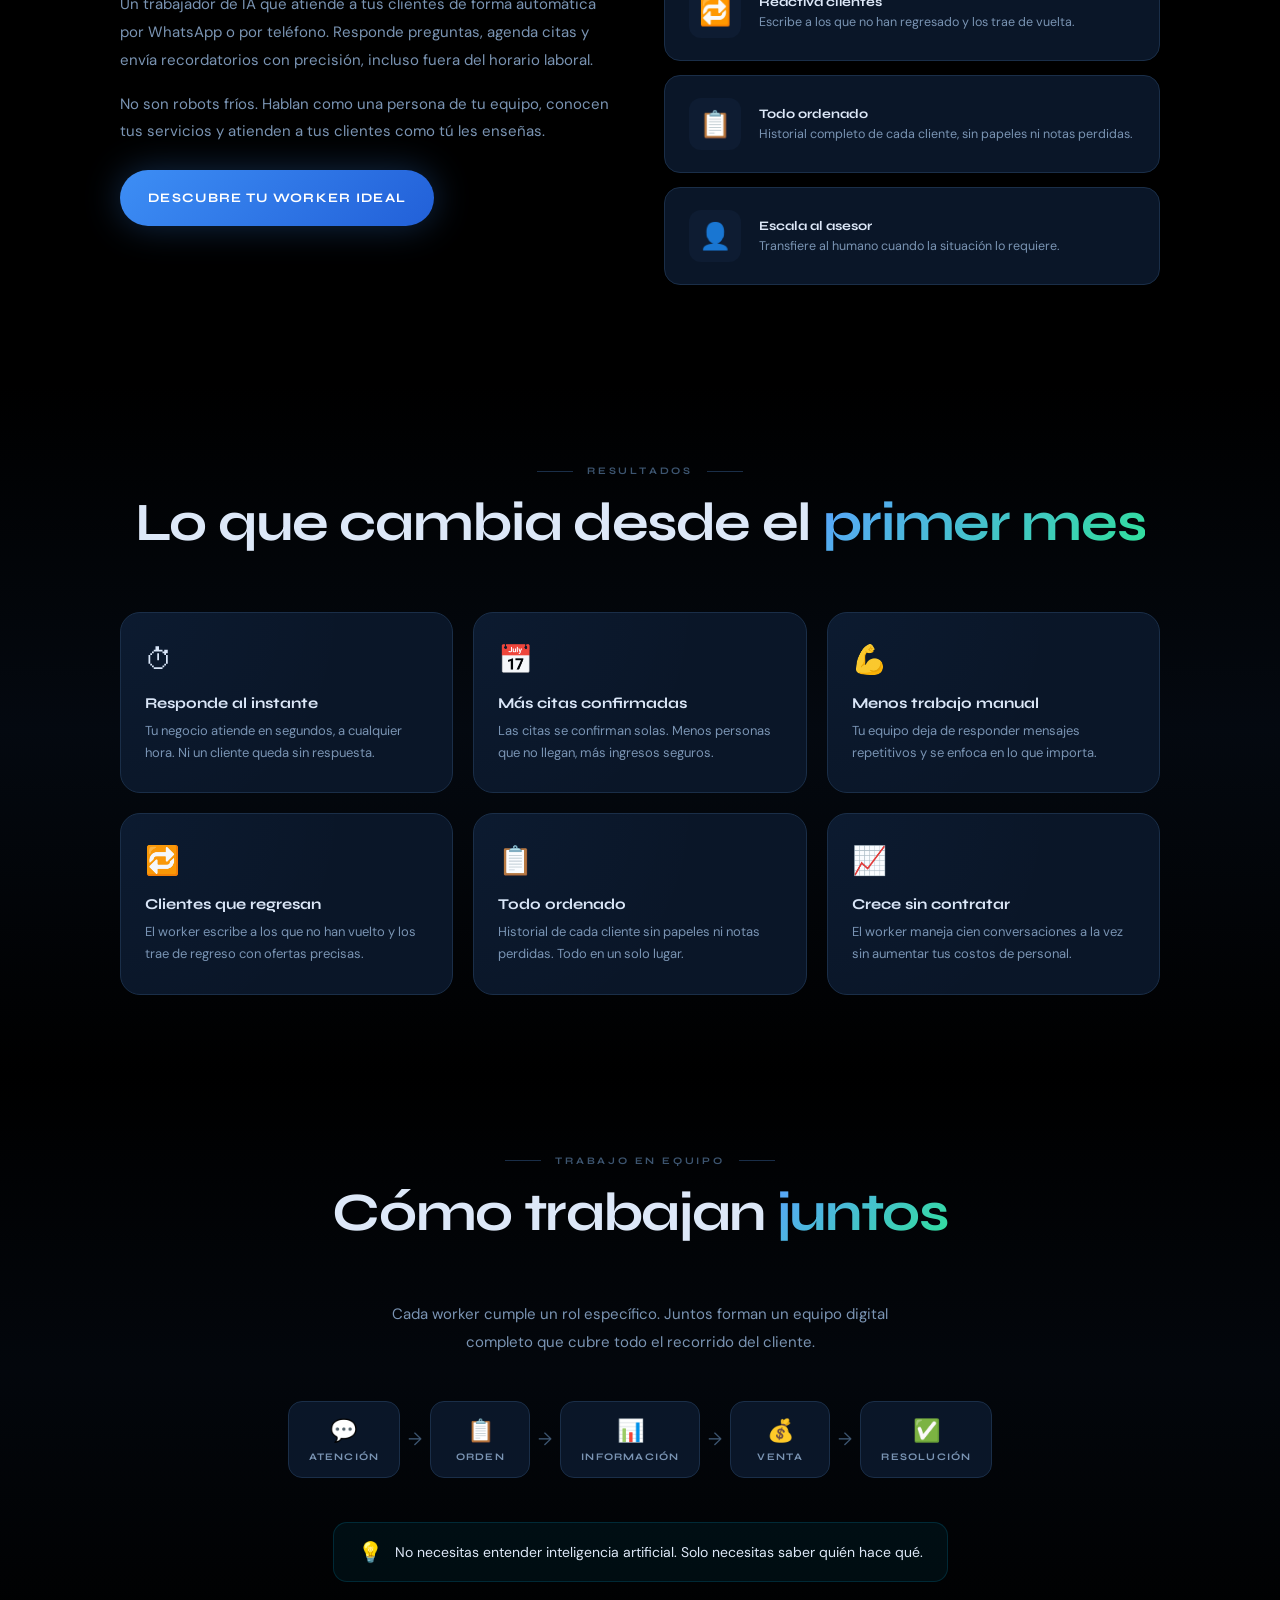
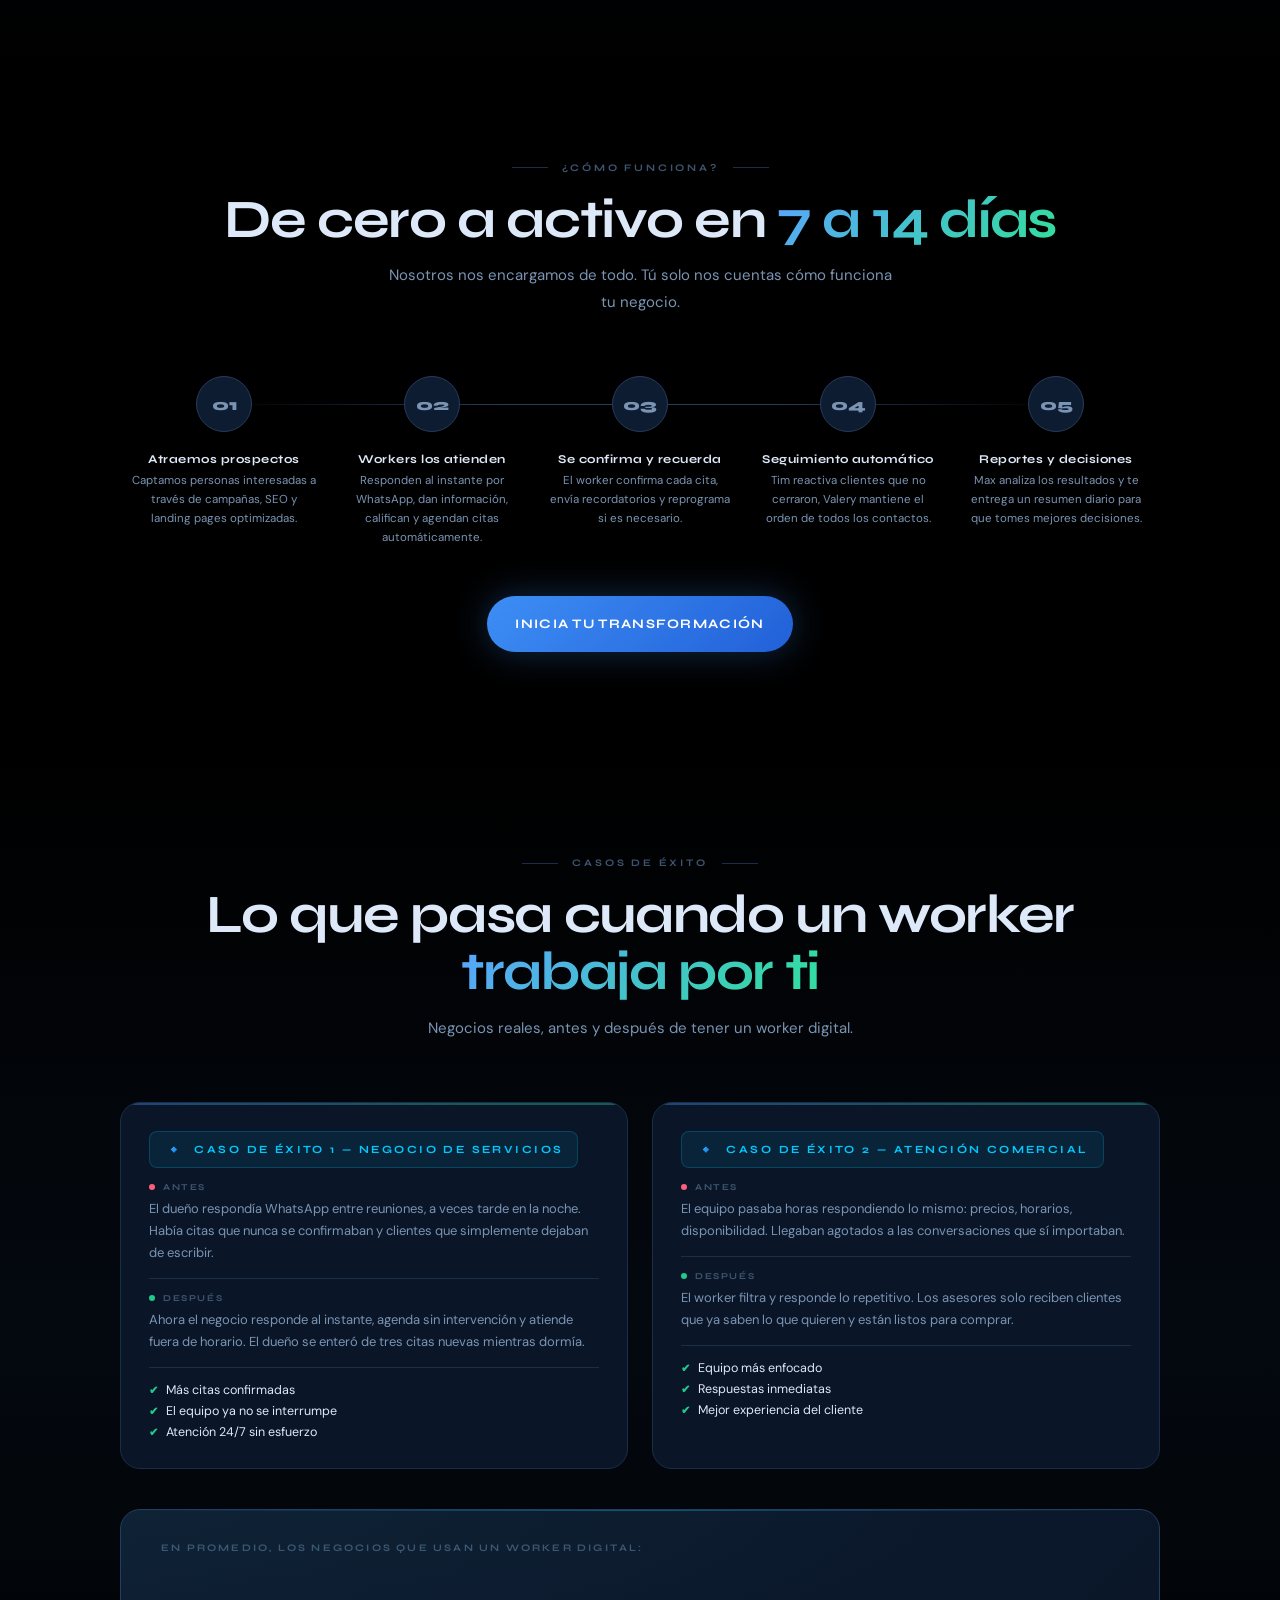
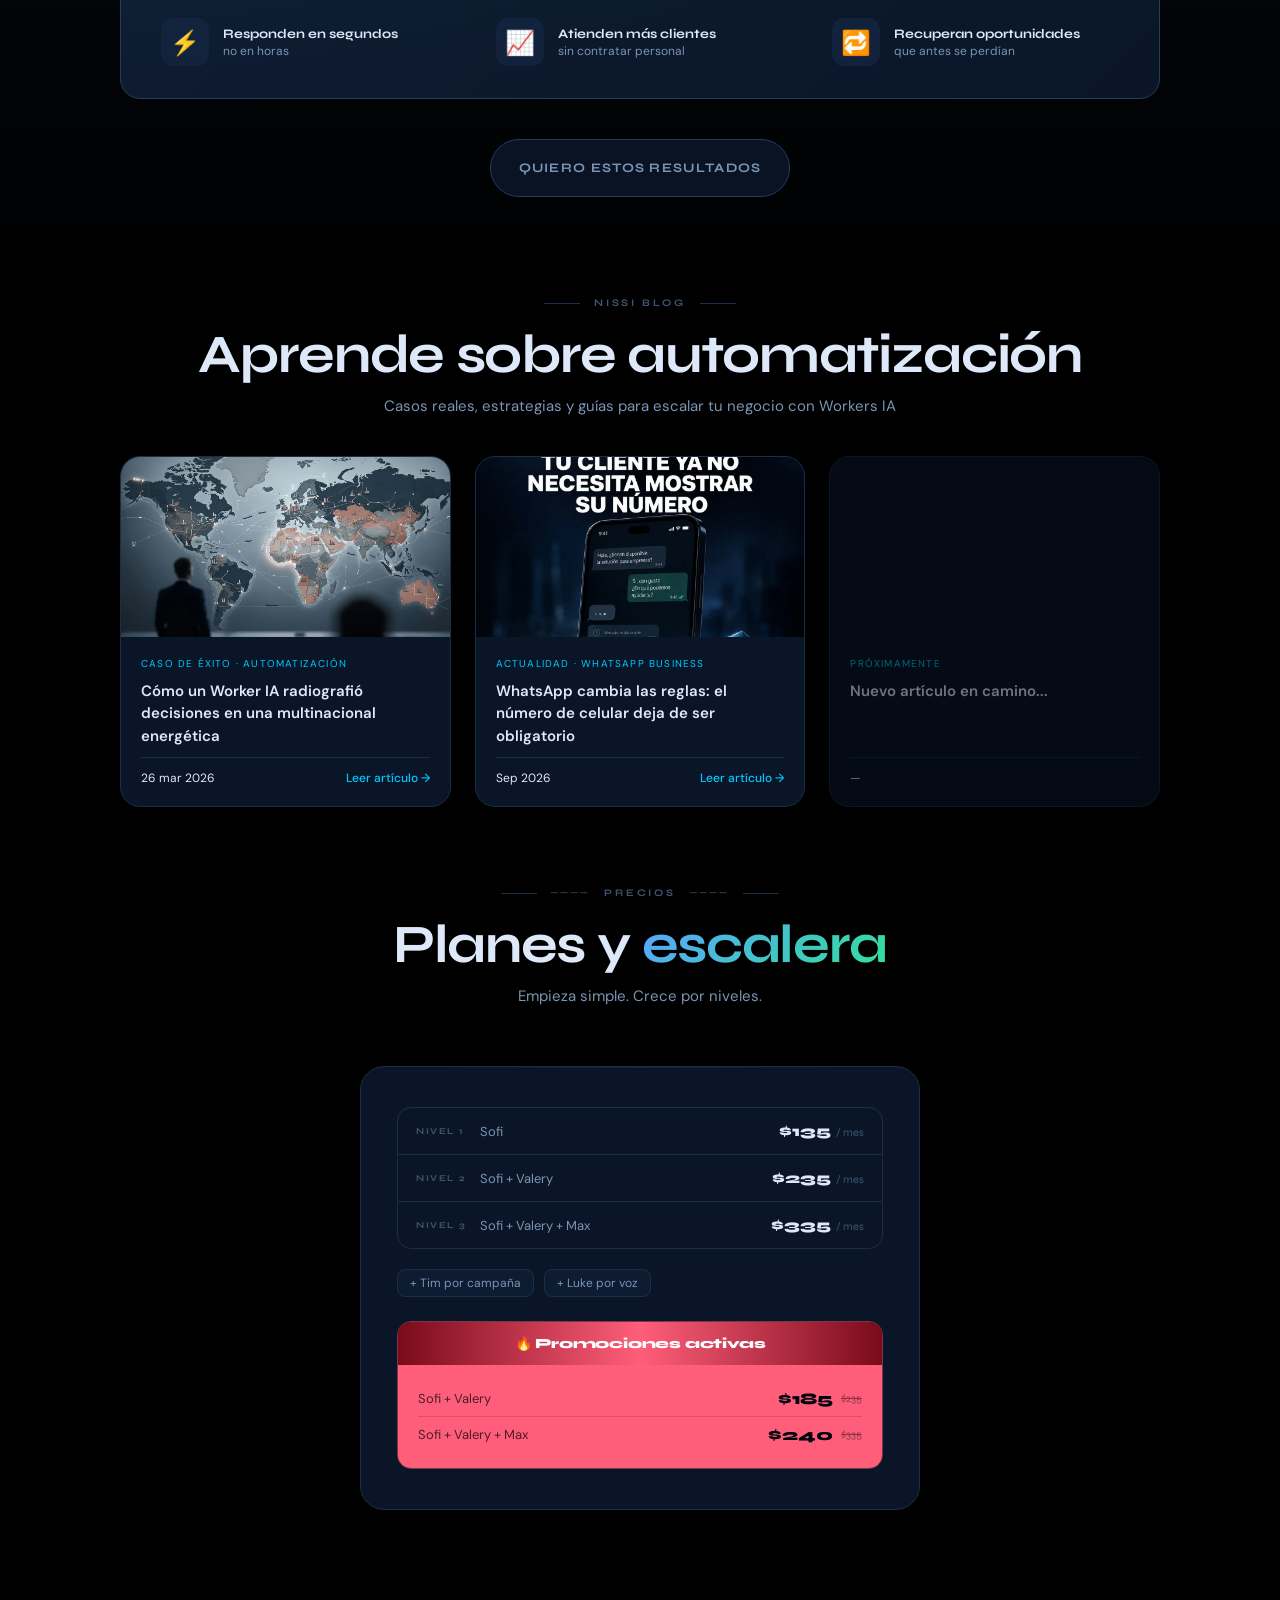
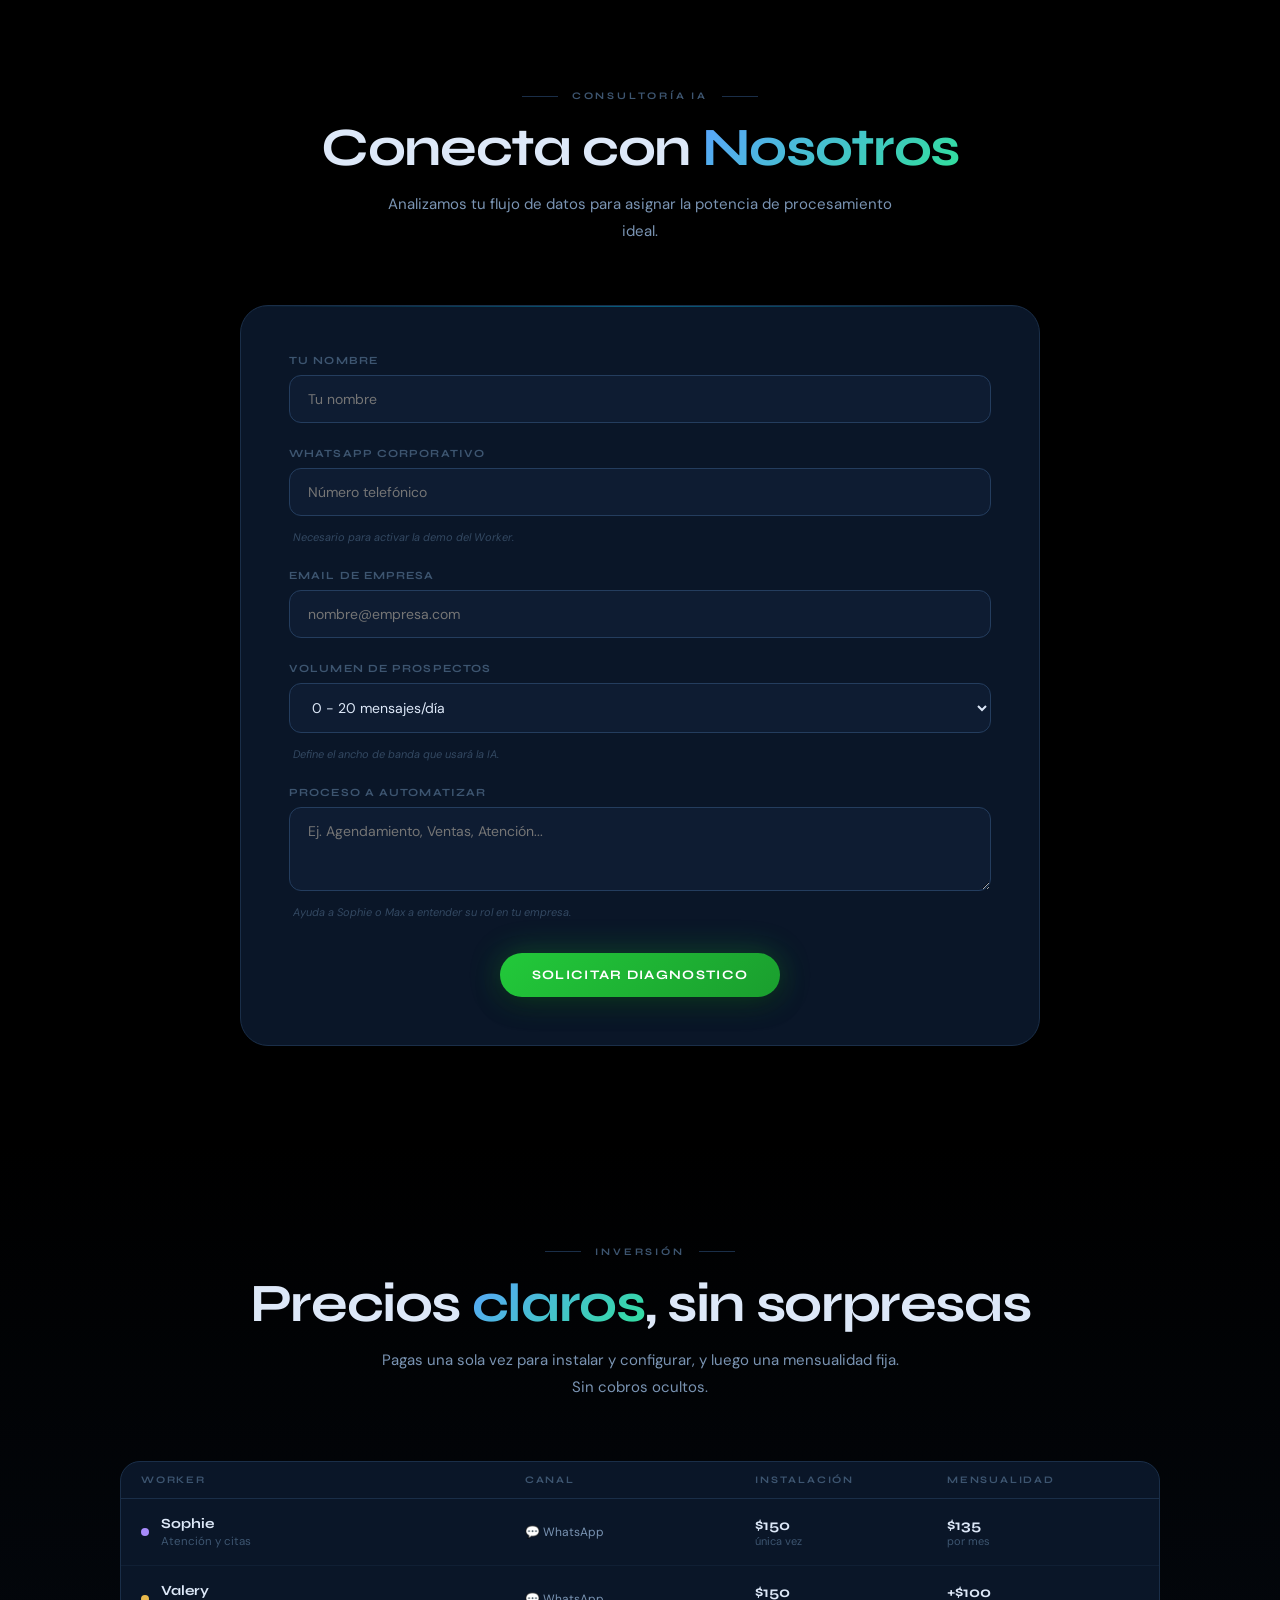
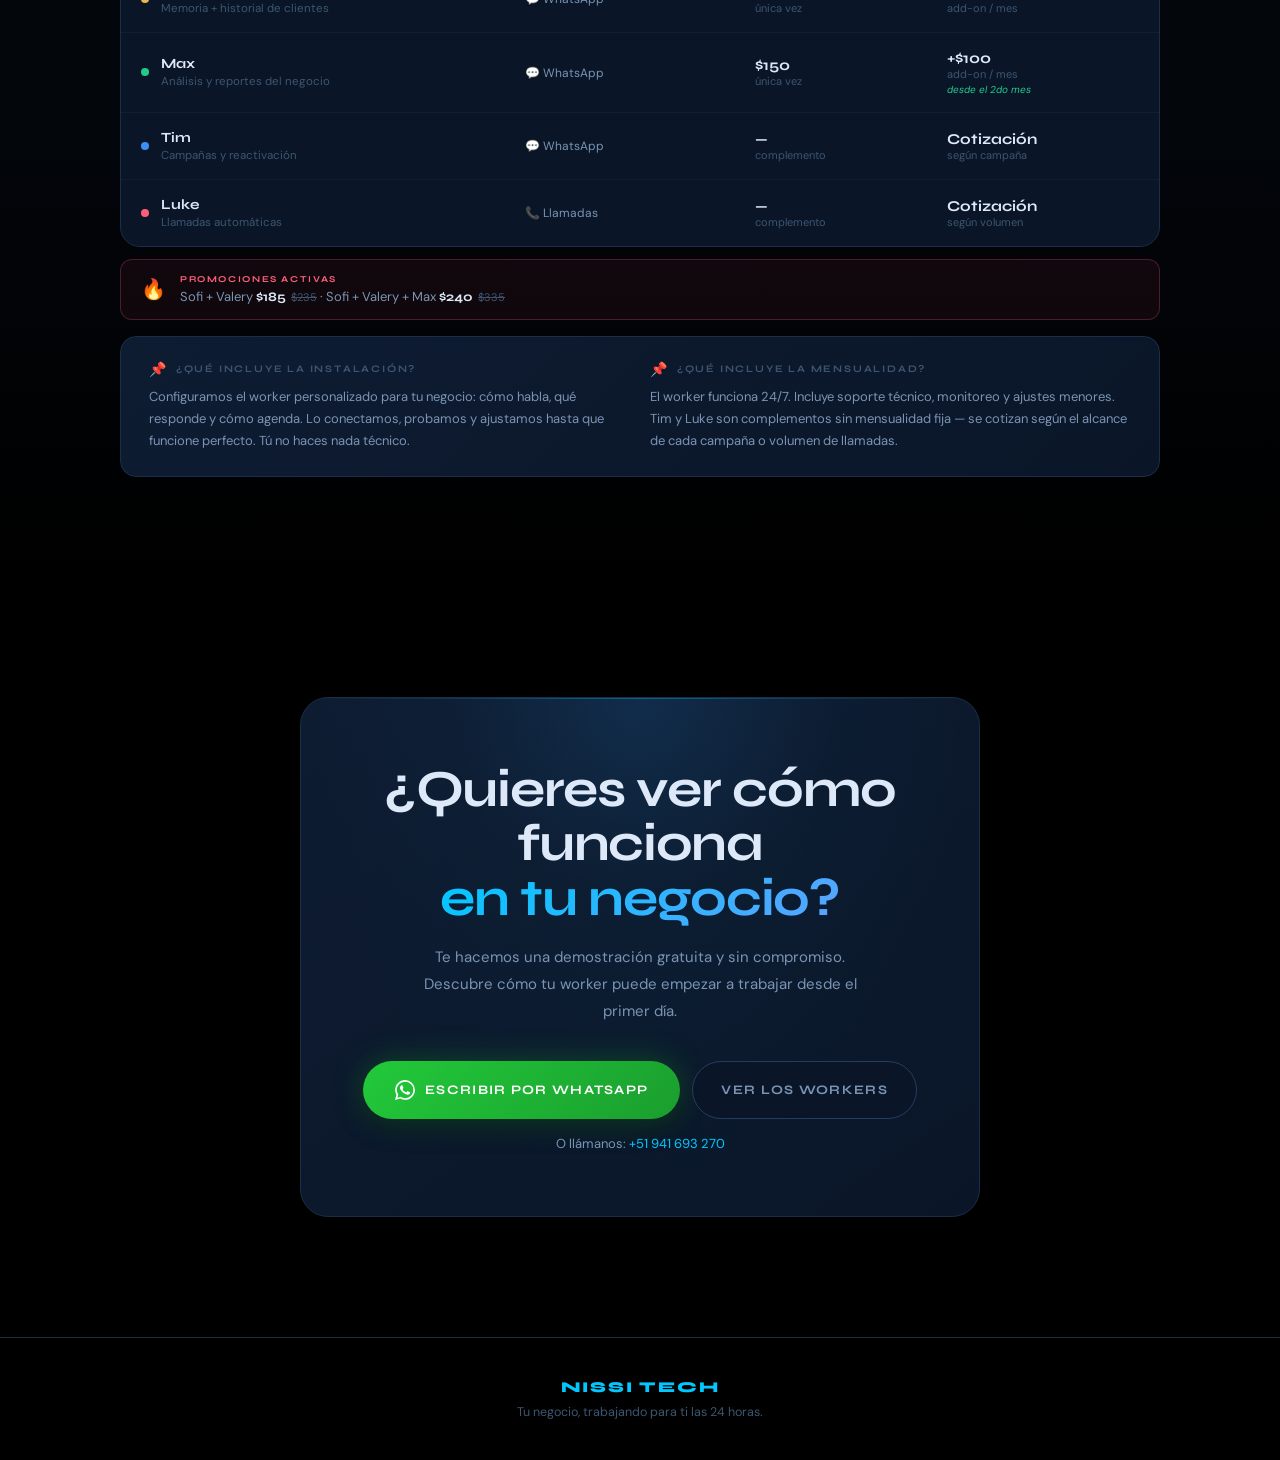
==== commit 884561aa: "Agregar acceso del equipo a WorkerOS Botón WorkerOS (con candado) en el menú y en el menú del celula" ====
--- a/index.html
+++ b/index.html
@@ -268,6 +268,10 @@
     </div>
 
     <a href="#blog">Nissi Blog</a>
+    <a href="workeros/" class="nav-team" title="WorkerOS · acceso del equipo Nissitech" aria-label="WorkerOS, acceso del equipo" rel="nofollow">
+      <svg viewBox="0 0 24 24" fill="none" stroke="currentColor" stroke-width="2.2" stroke-linecap="round" stroke-linejoin="round" aria-hidden="true"><rect x="5" y="11" width="14" height="10" rx="2"/><path d="M8 11V7a4 4 0 0 1 8 0v4"/></svg>
+      <span class="nav-team-label">WorkerOS</span>
+    </a>
   </div>
 
   <a href="diagnostico.html" class="nav-cta">Diagnostico Gratuito</a>
@@ -315,6 +319,12 @@
       <span class="nm-item-dot nm-item-dot--gold"></span>
       <span class="nm-item-label">Nissi Blog</span>
       <svg viewBox="0 0 16 16" fill="none" width="13" height="13"><path d="M6 4l4 4-4 4" stroke="currentColor" stroke-width="1.8" stroke-linecap="round" stroke-linejoin="round"/></svg>
+    </a>
+
+    <a href="workeros/" class="nm-item nm-item--link nm-item--team" rel="nofollow">
+      <span class="nm-item-dot nm-item-dot--team"></span>
+      <span class="nm-item-label">WorkerOS · Equipo</span>
+      <svg viewBox="0 0 24 24" fill="none" width="13" height="13" stroke="currentColor" stroke-width="2.2" stroke-linecap="round" stroke-linejoin="round" aria-hidden="true"><rect x="5" y="11" width="14" height="10" rx="2"/><path d="M8 11V7a4 4 0 0 1 8 0v4"/></svg>
     </a>
 
   </div>
--- a/styles.css
+++ b/styles.css
@@ -3946,3 +3946,19 @@
   .divband-title { font-size: 28px; }
   .divband-sub br { display: none; }
 }
+
+/* ── Acceso del equipo: WorkerOS (panel interno, con usuario y contraseña) ── */
+.nav-links a.nav-team{
+  display:inline-flex;align-items:center;gap:7px;
+  margin-left:6px;
+  color:var(--text2);
+  border-color:rgba(0,200,255,.18);
+  background:rgba(0,200,255,.04);
+}
+.nav-links a.nav-team svg{width:13px;height:13px;opacity:.8}
+.nav-links a.nav-team:hover{color:var(--cyan);border-color:rgba(0,200,255,.35);background:rgba(0,200,255,.08)}
+.nm-item-dot--team{ background: var(--cyan); box-shadow: 0 0 6px rgba(0,200,255,.5); }
+@media (max-width:1280px){
+  .nav-links a.nav-team{padding:9px 11px}
+  .nav-links a.nav-team .nav-team-label{display:none}
+}
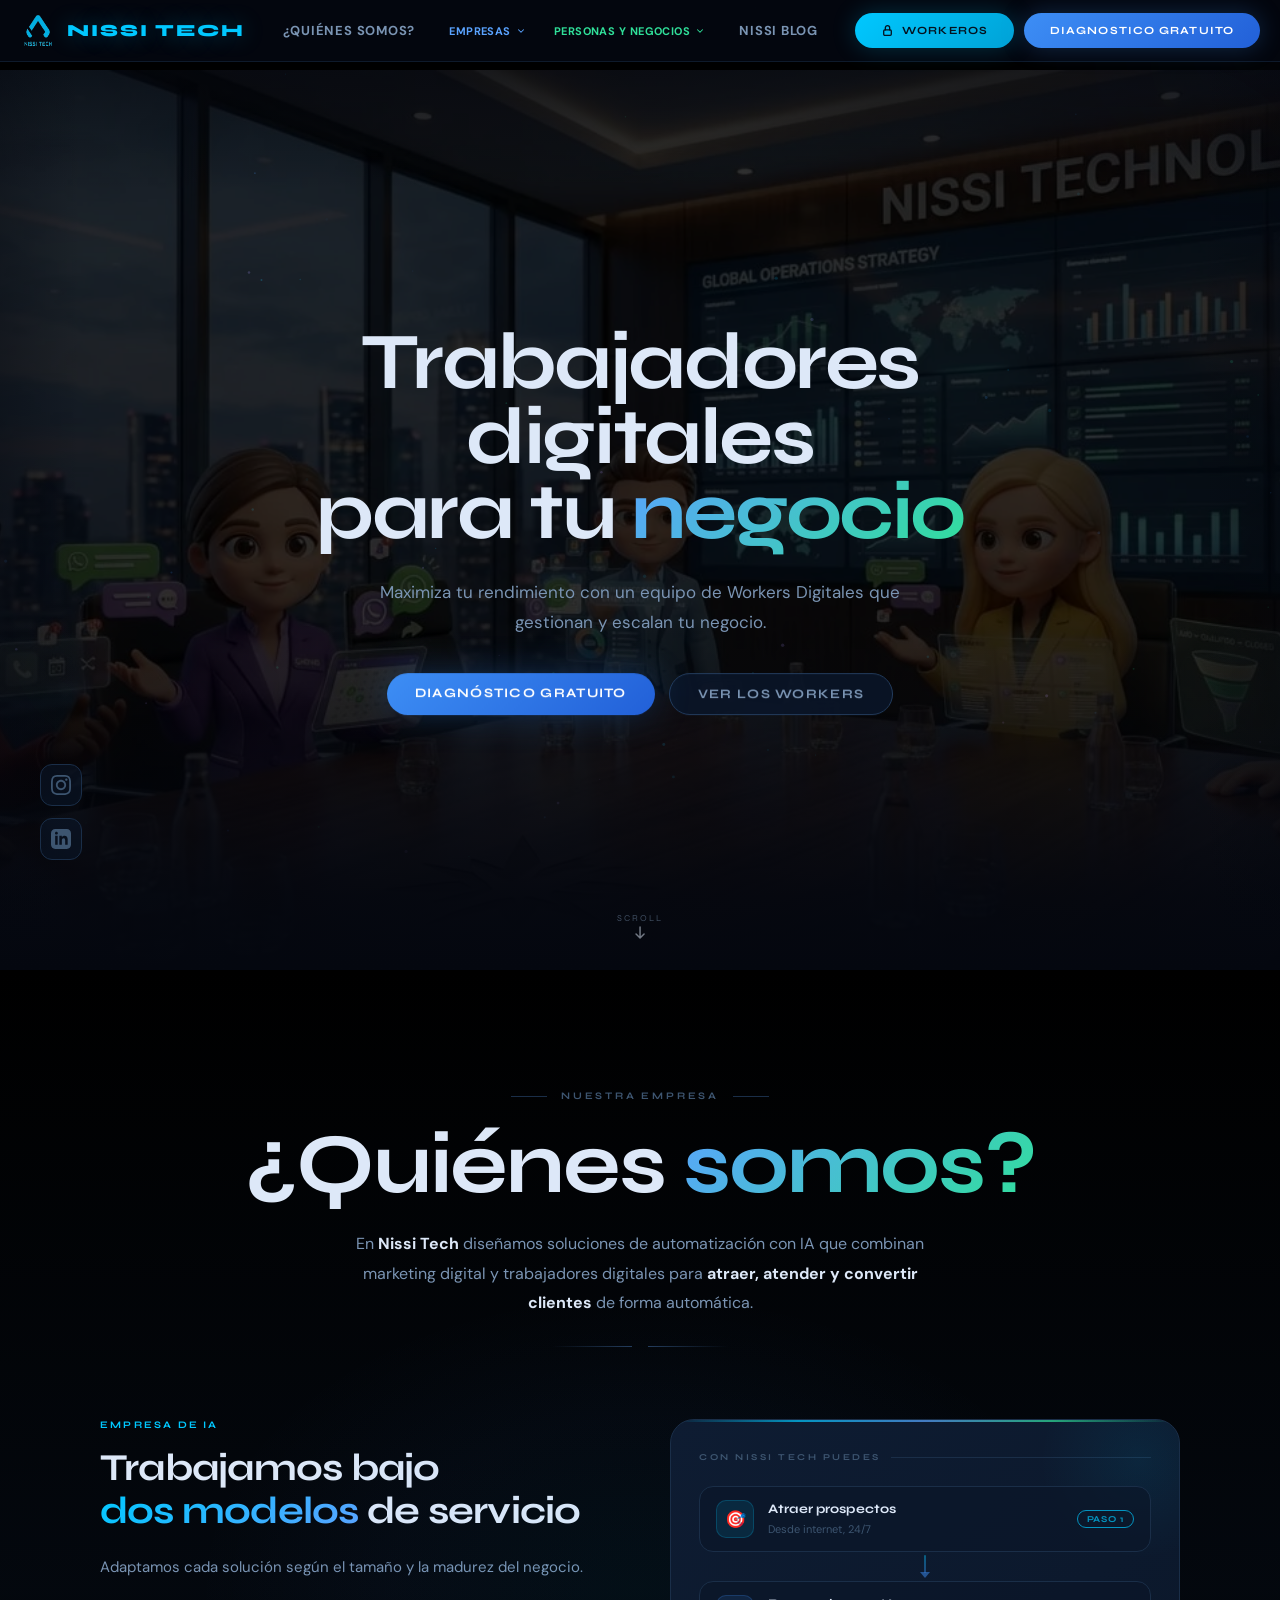
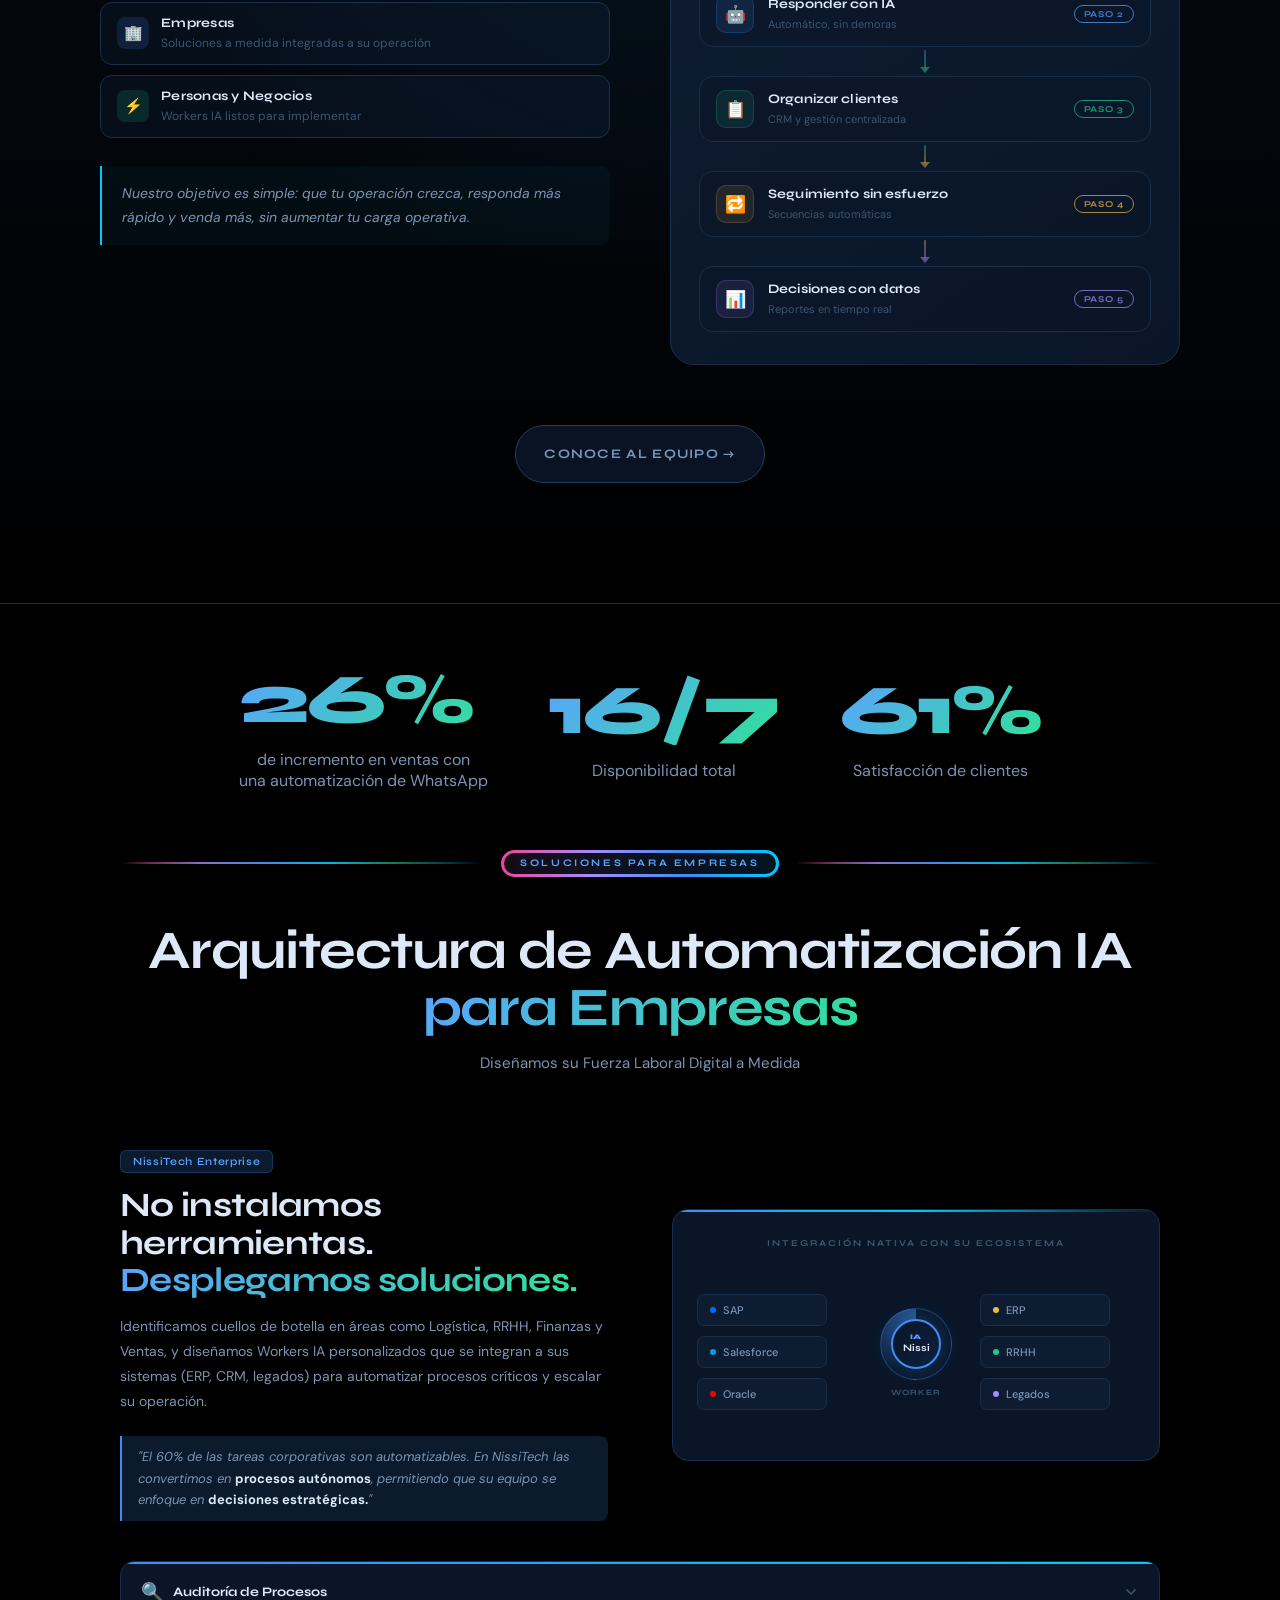
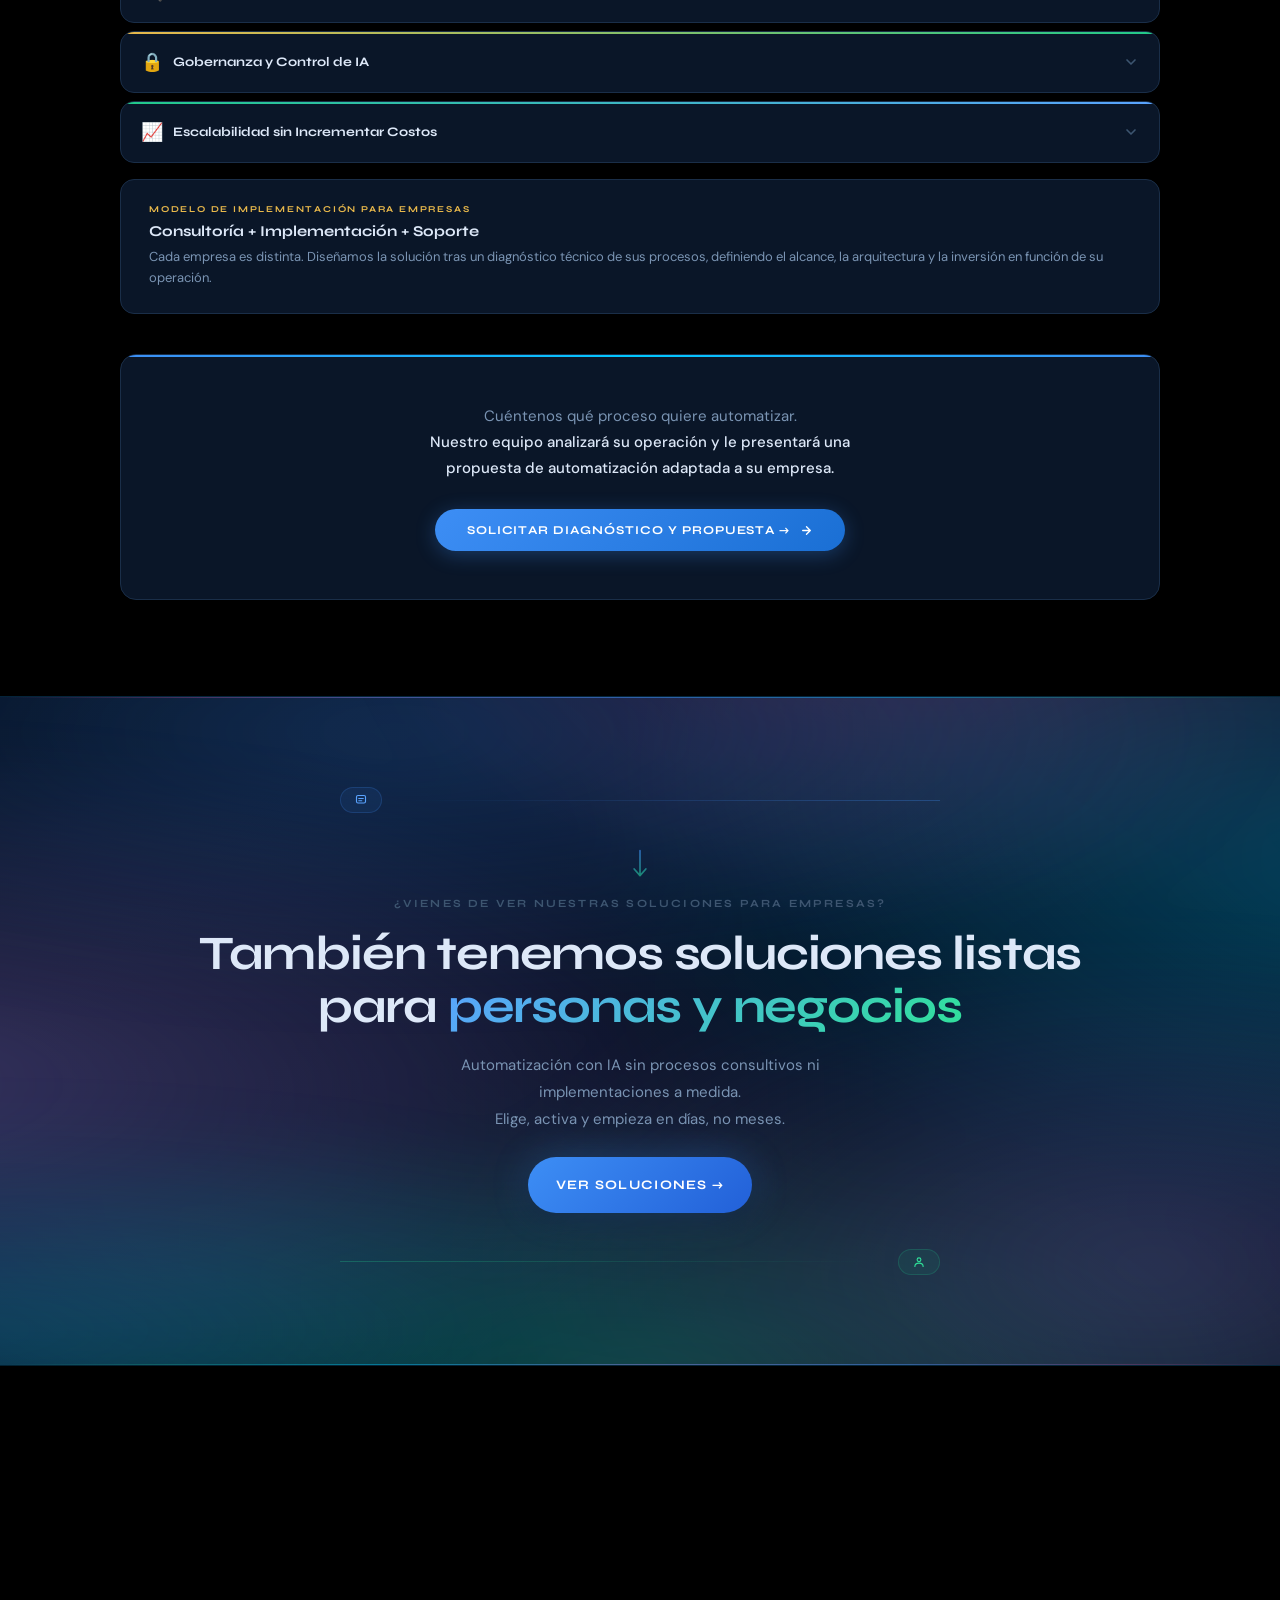
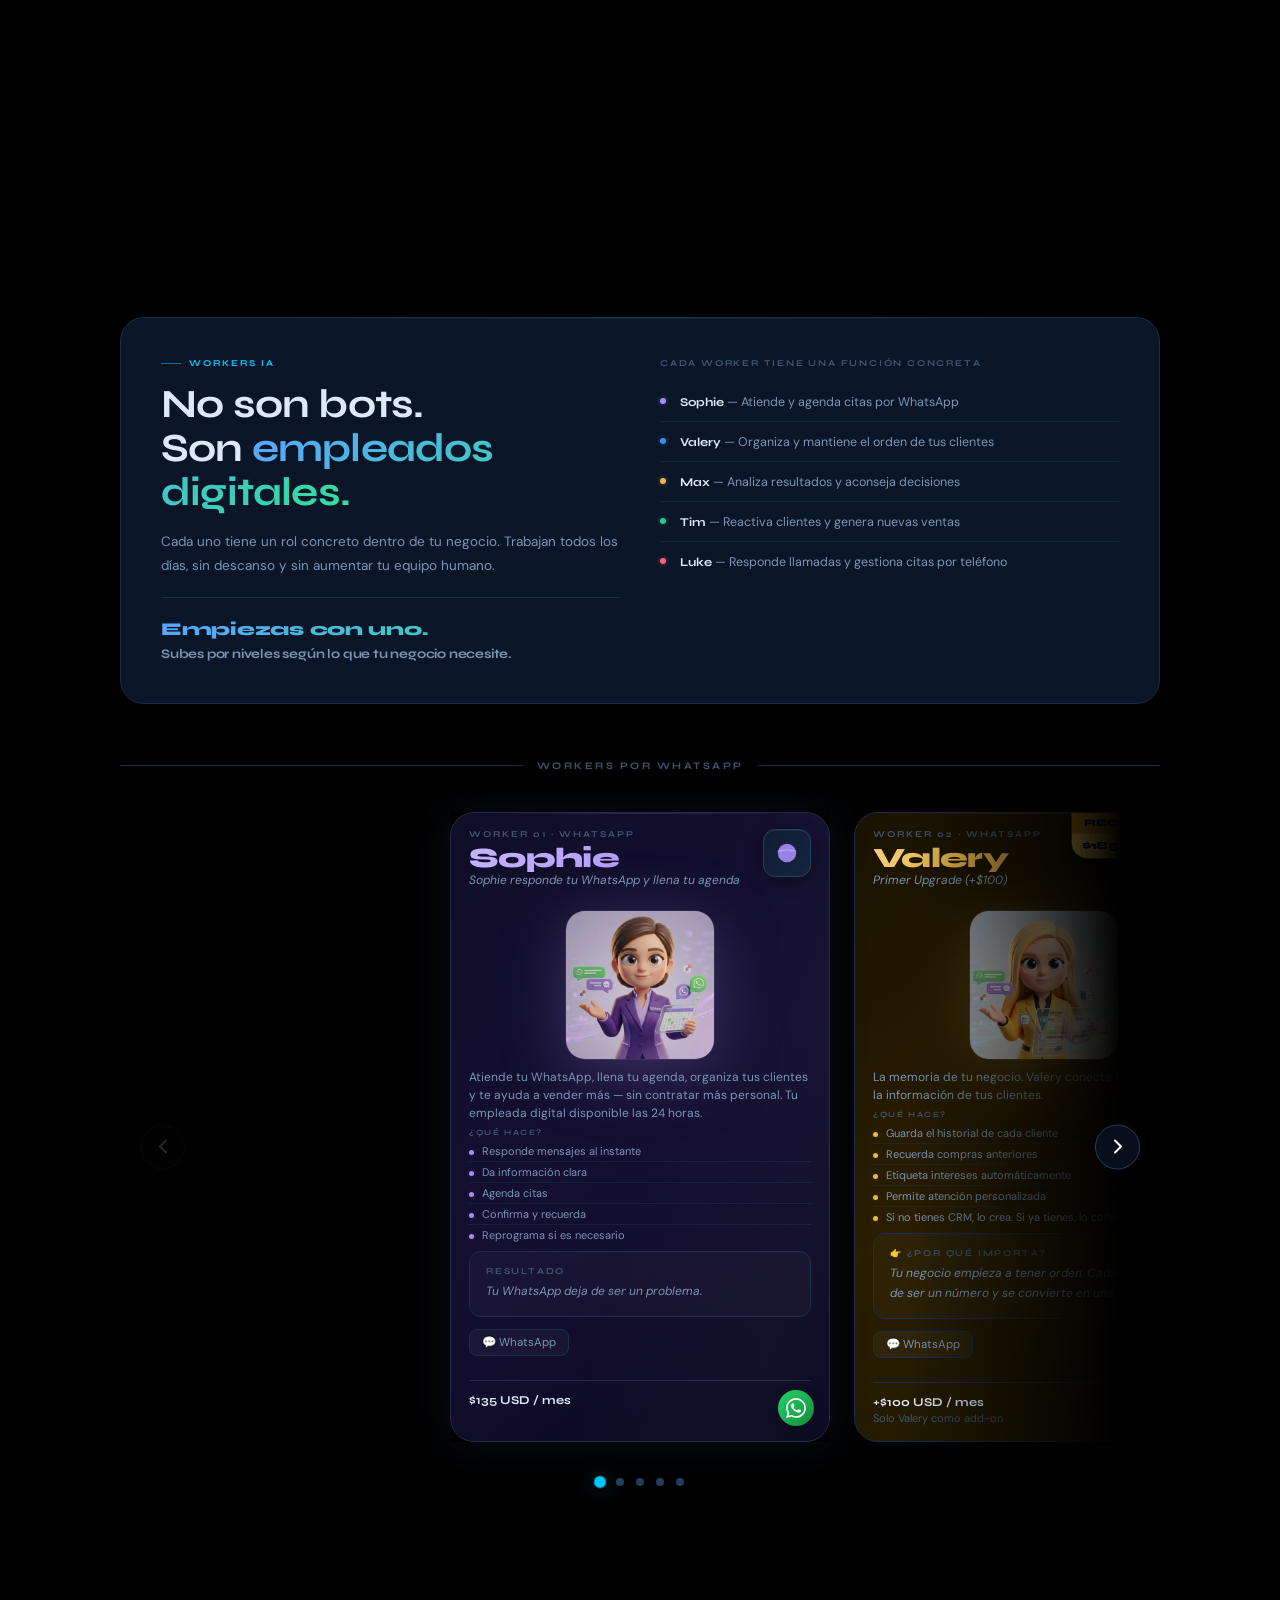
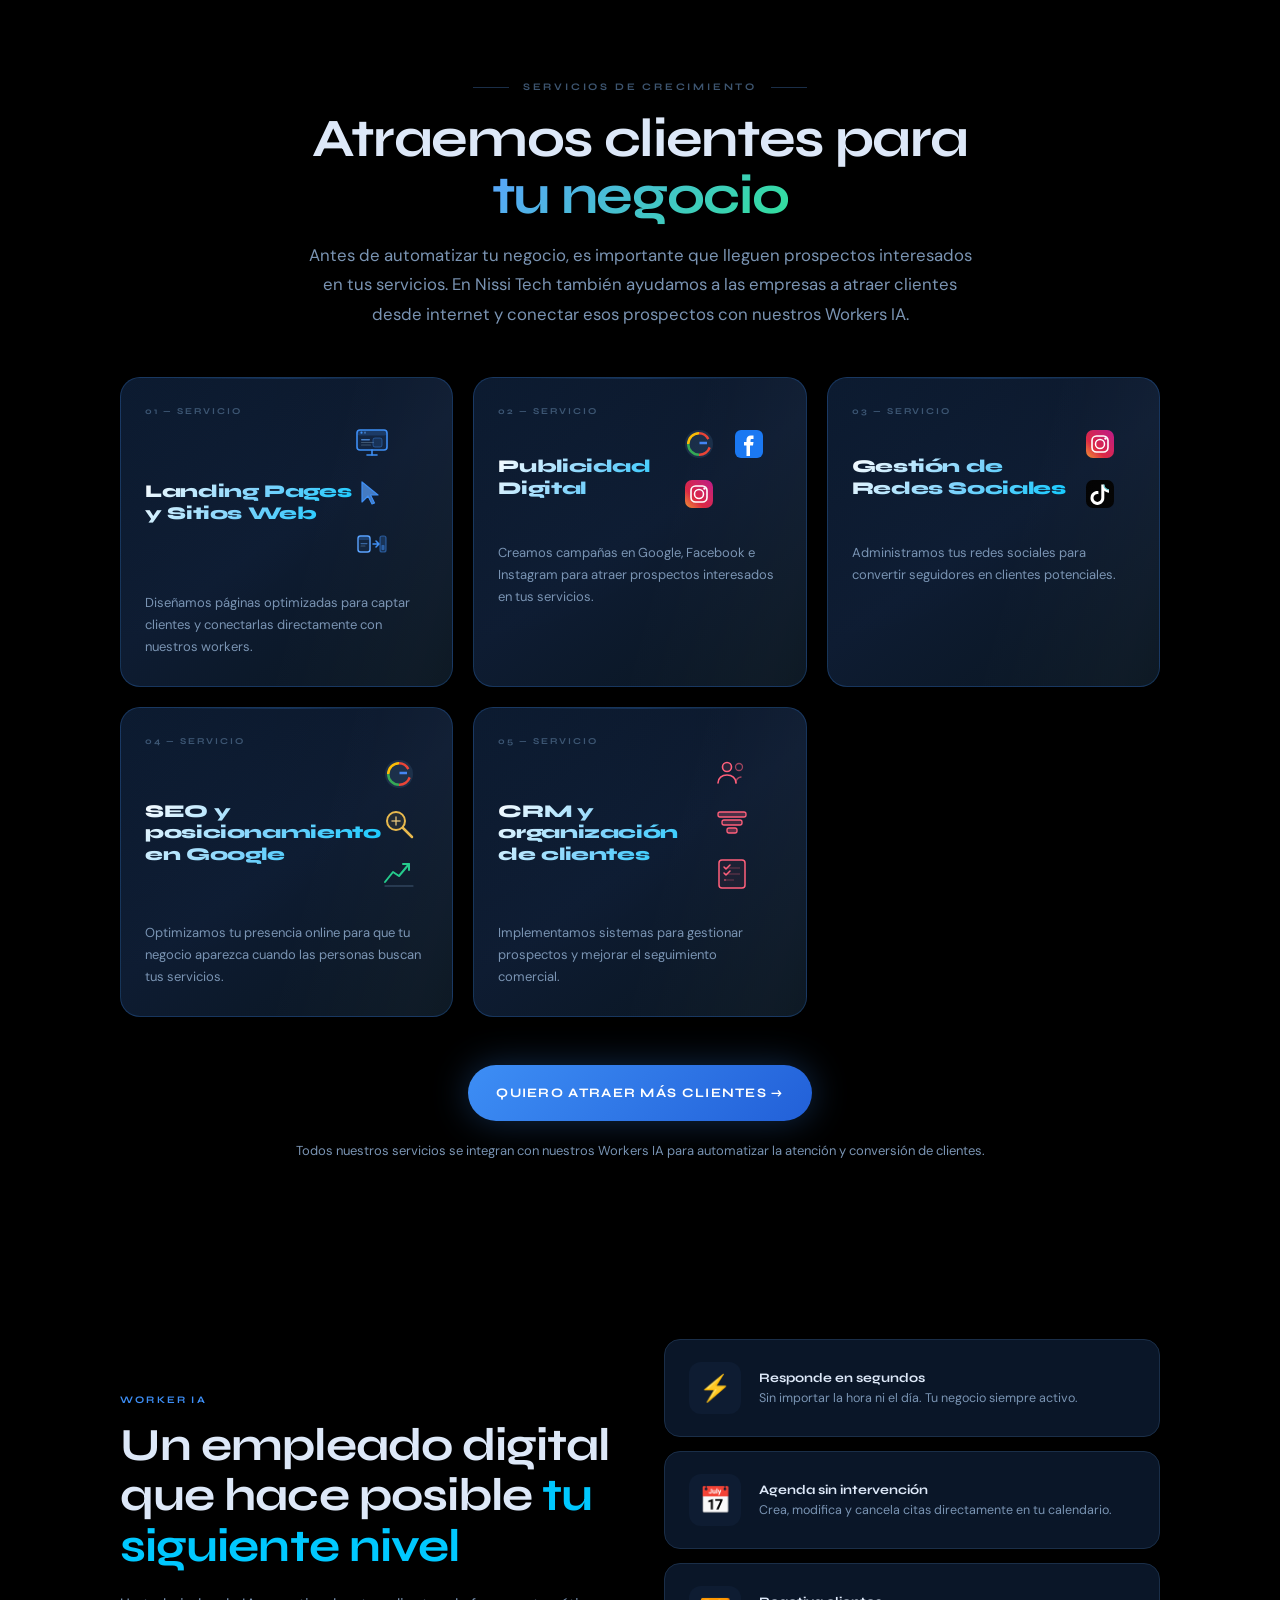
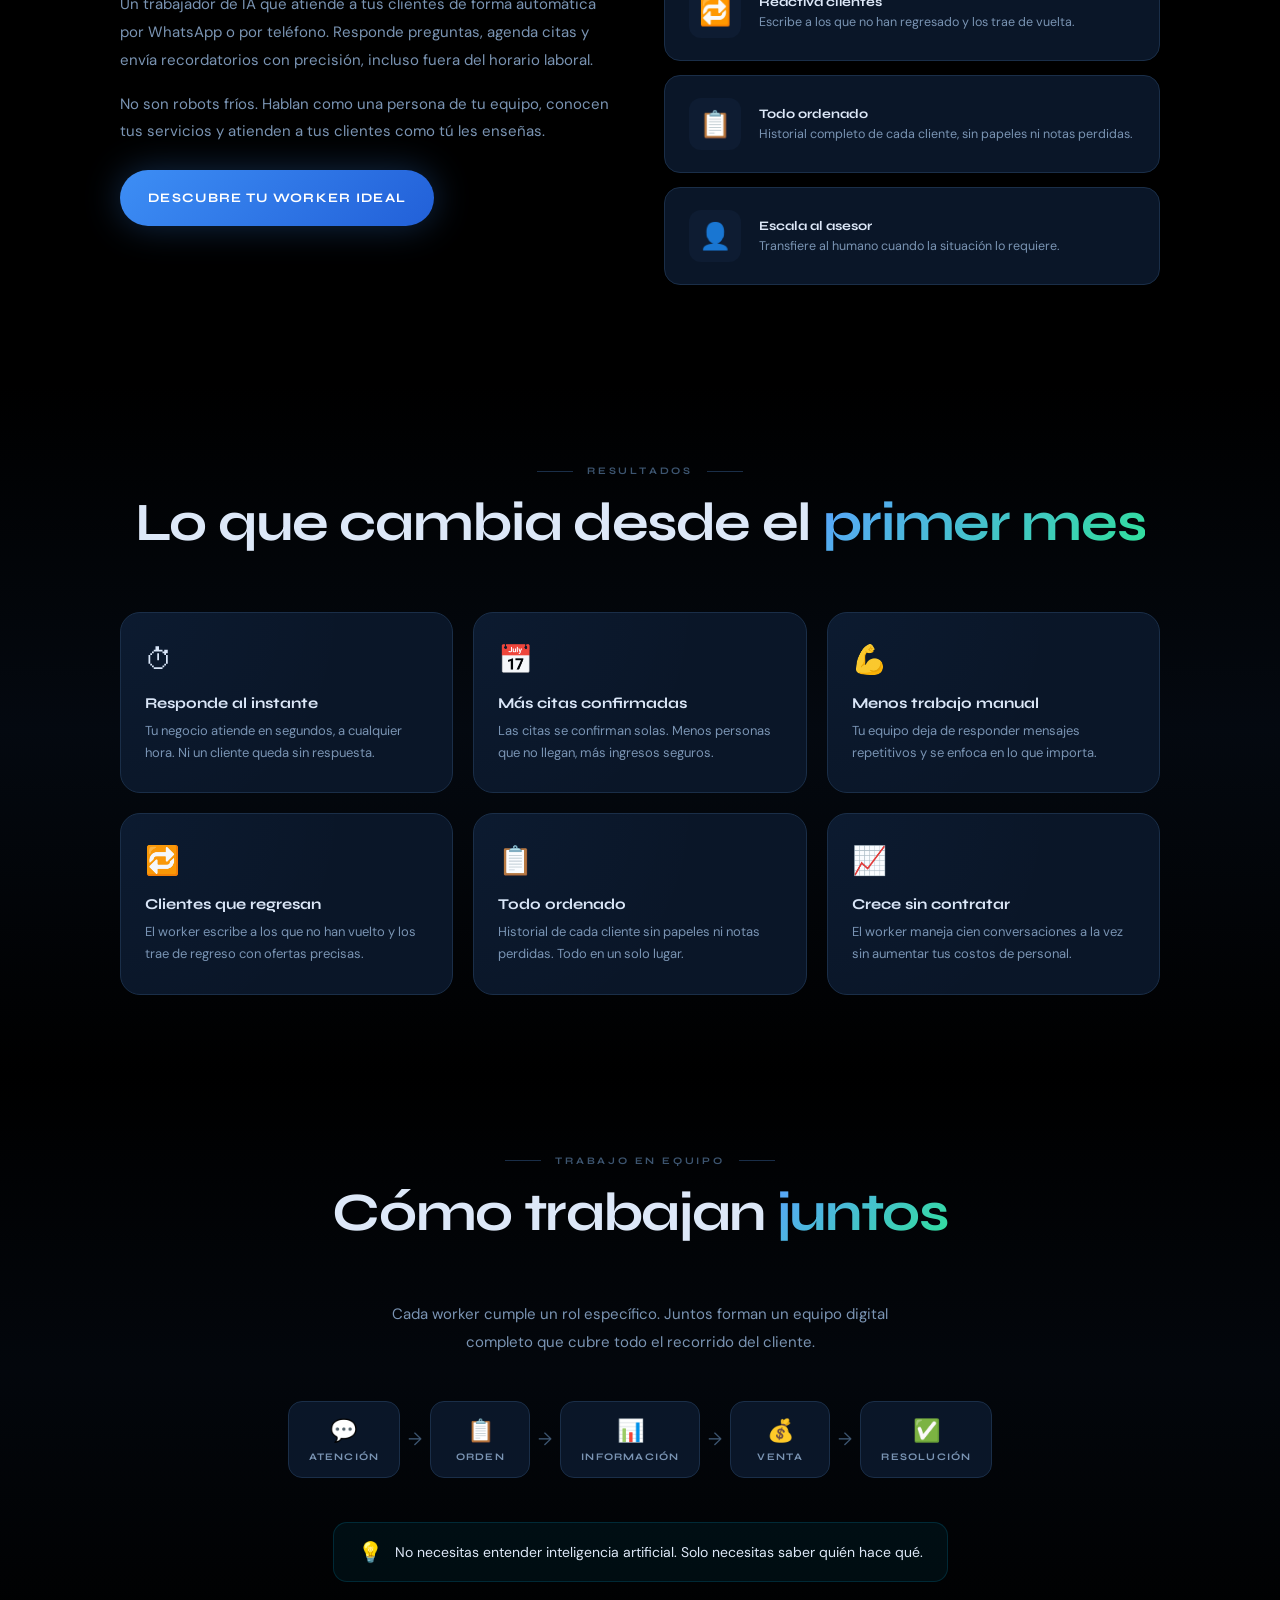
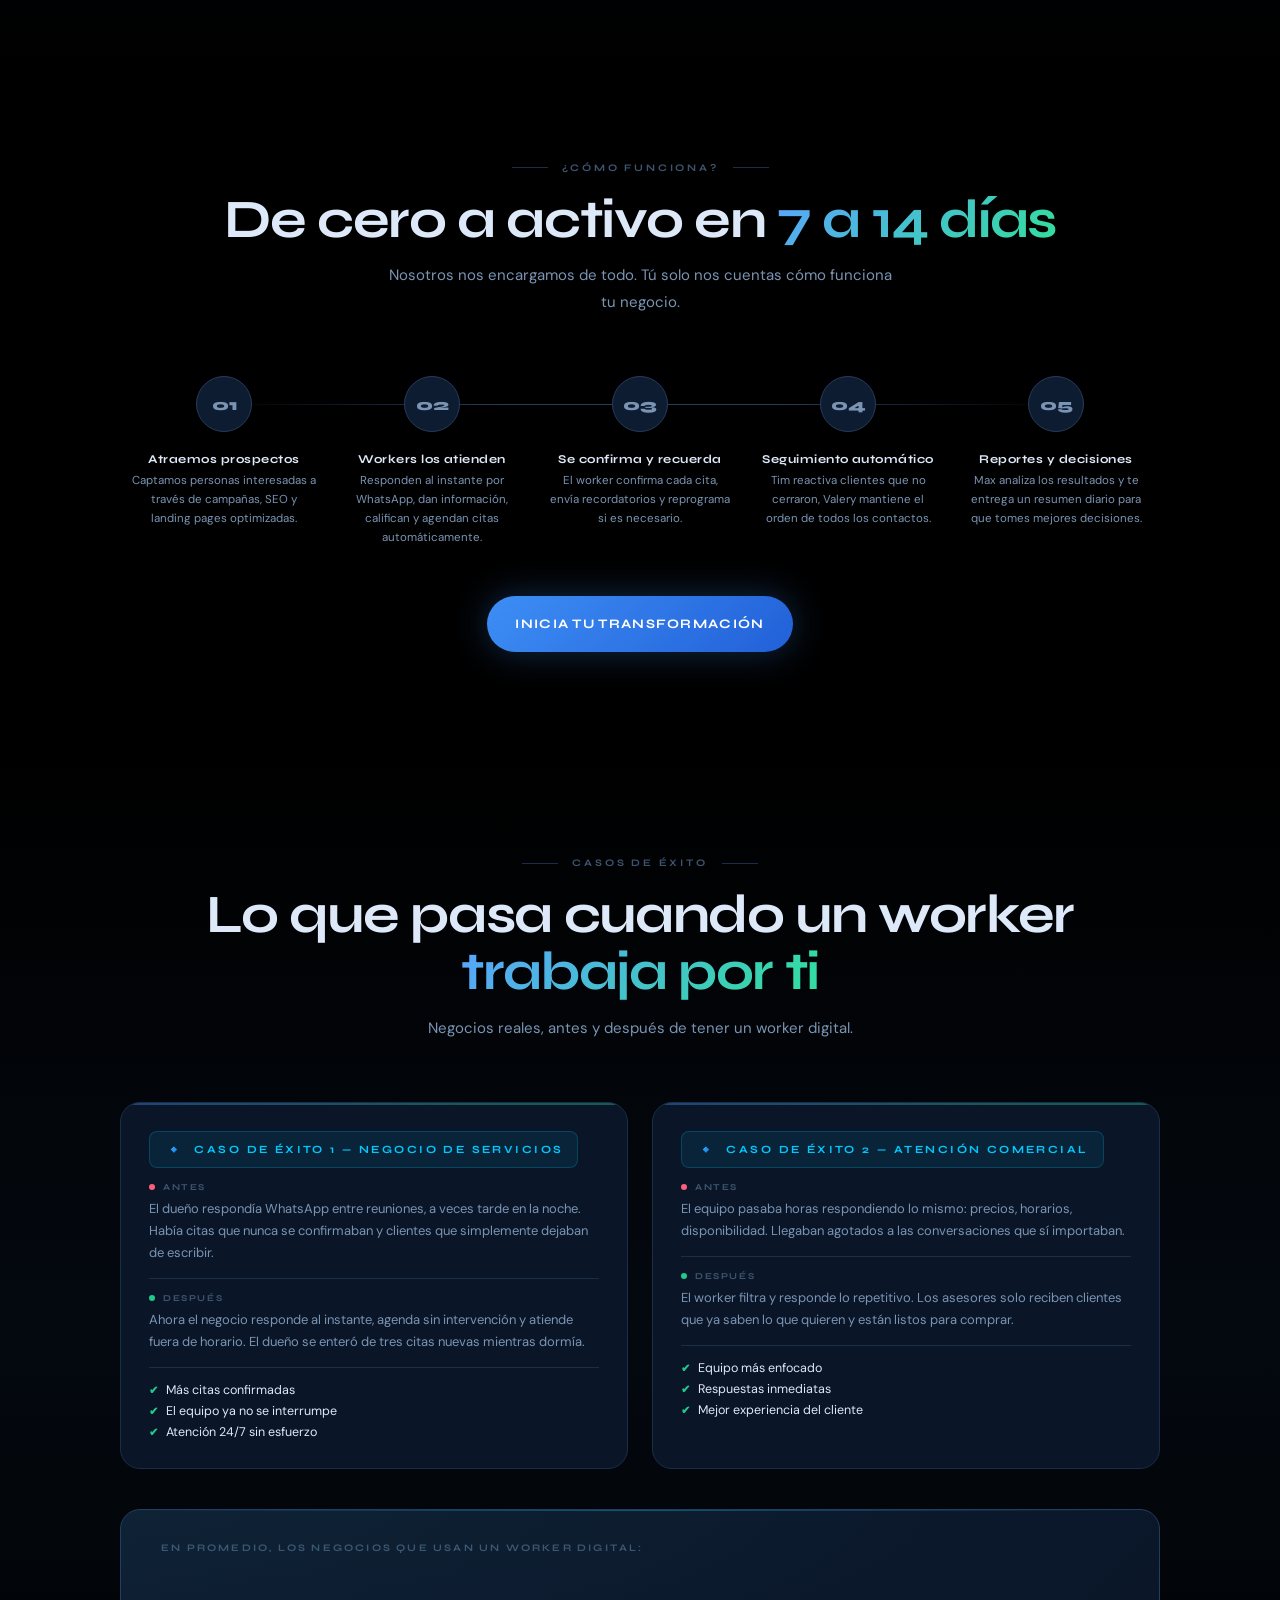
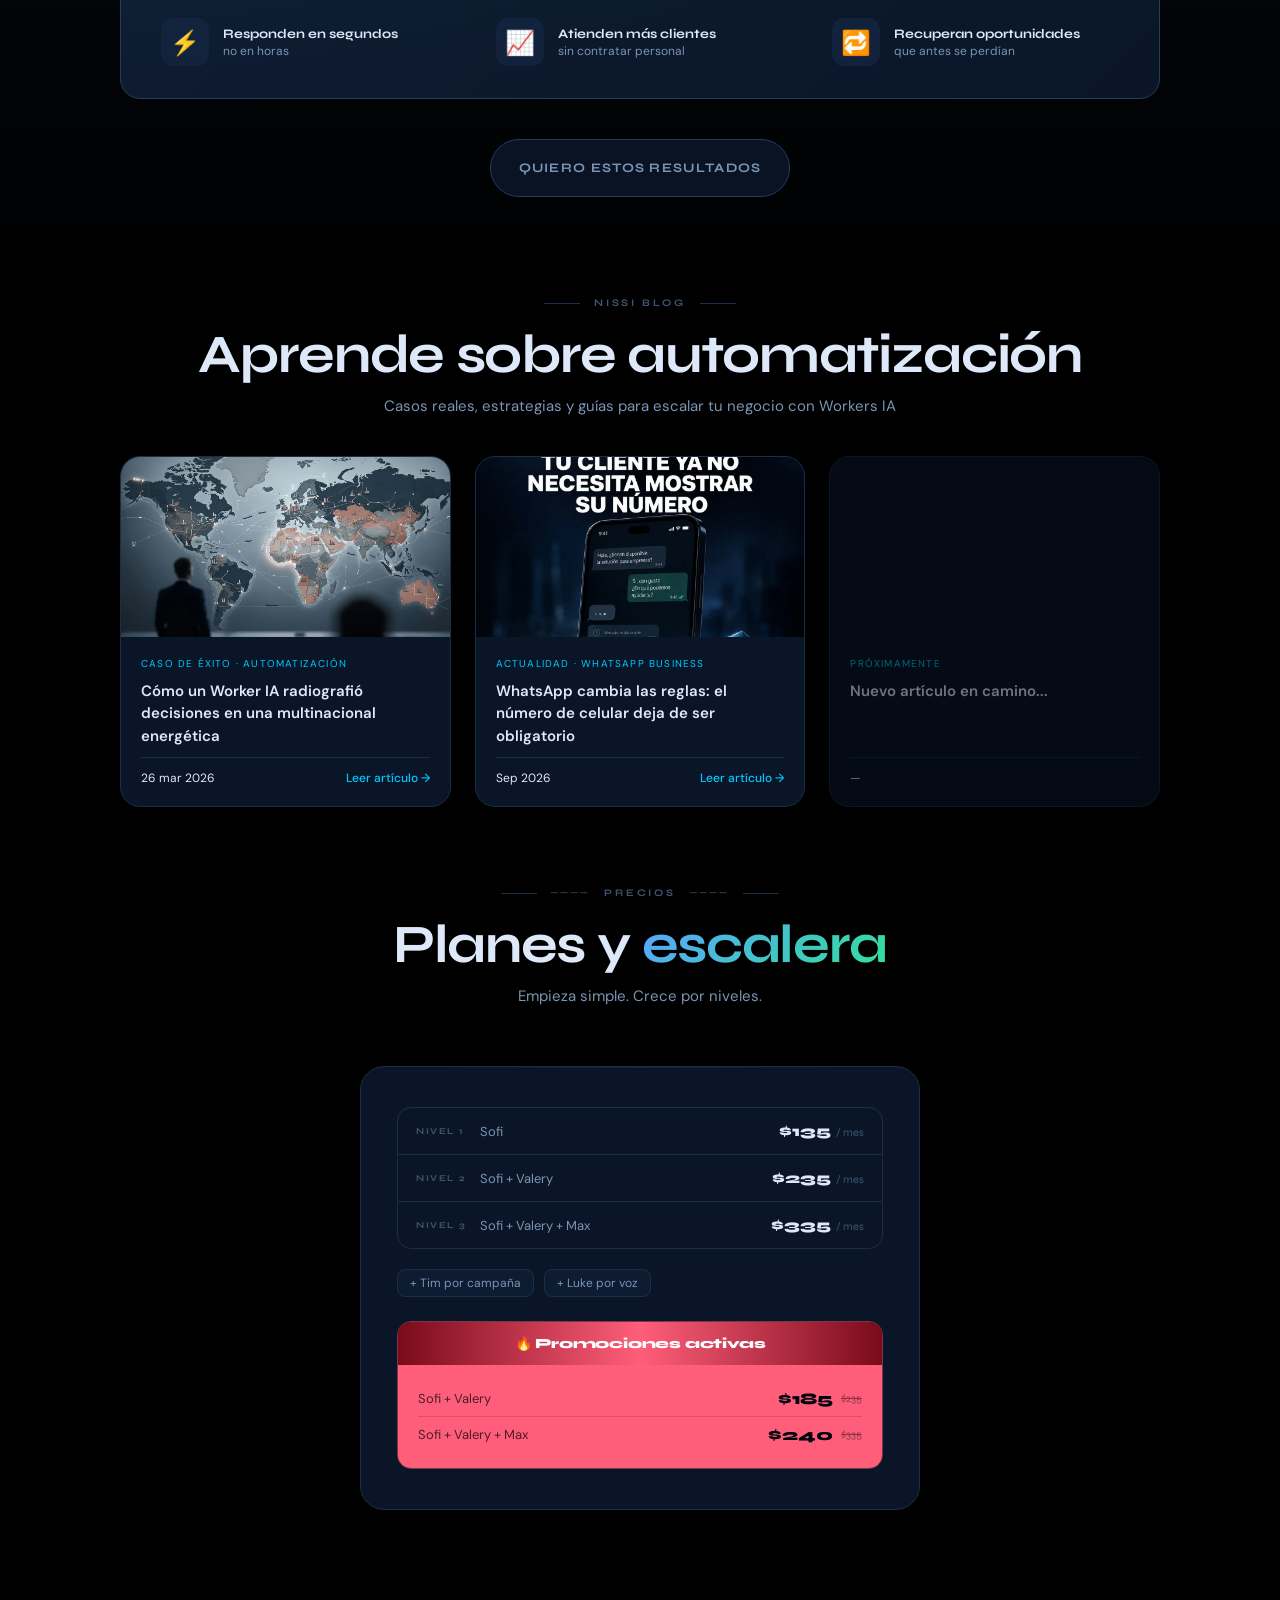
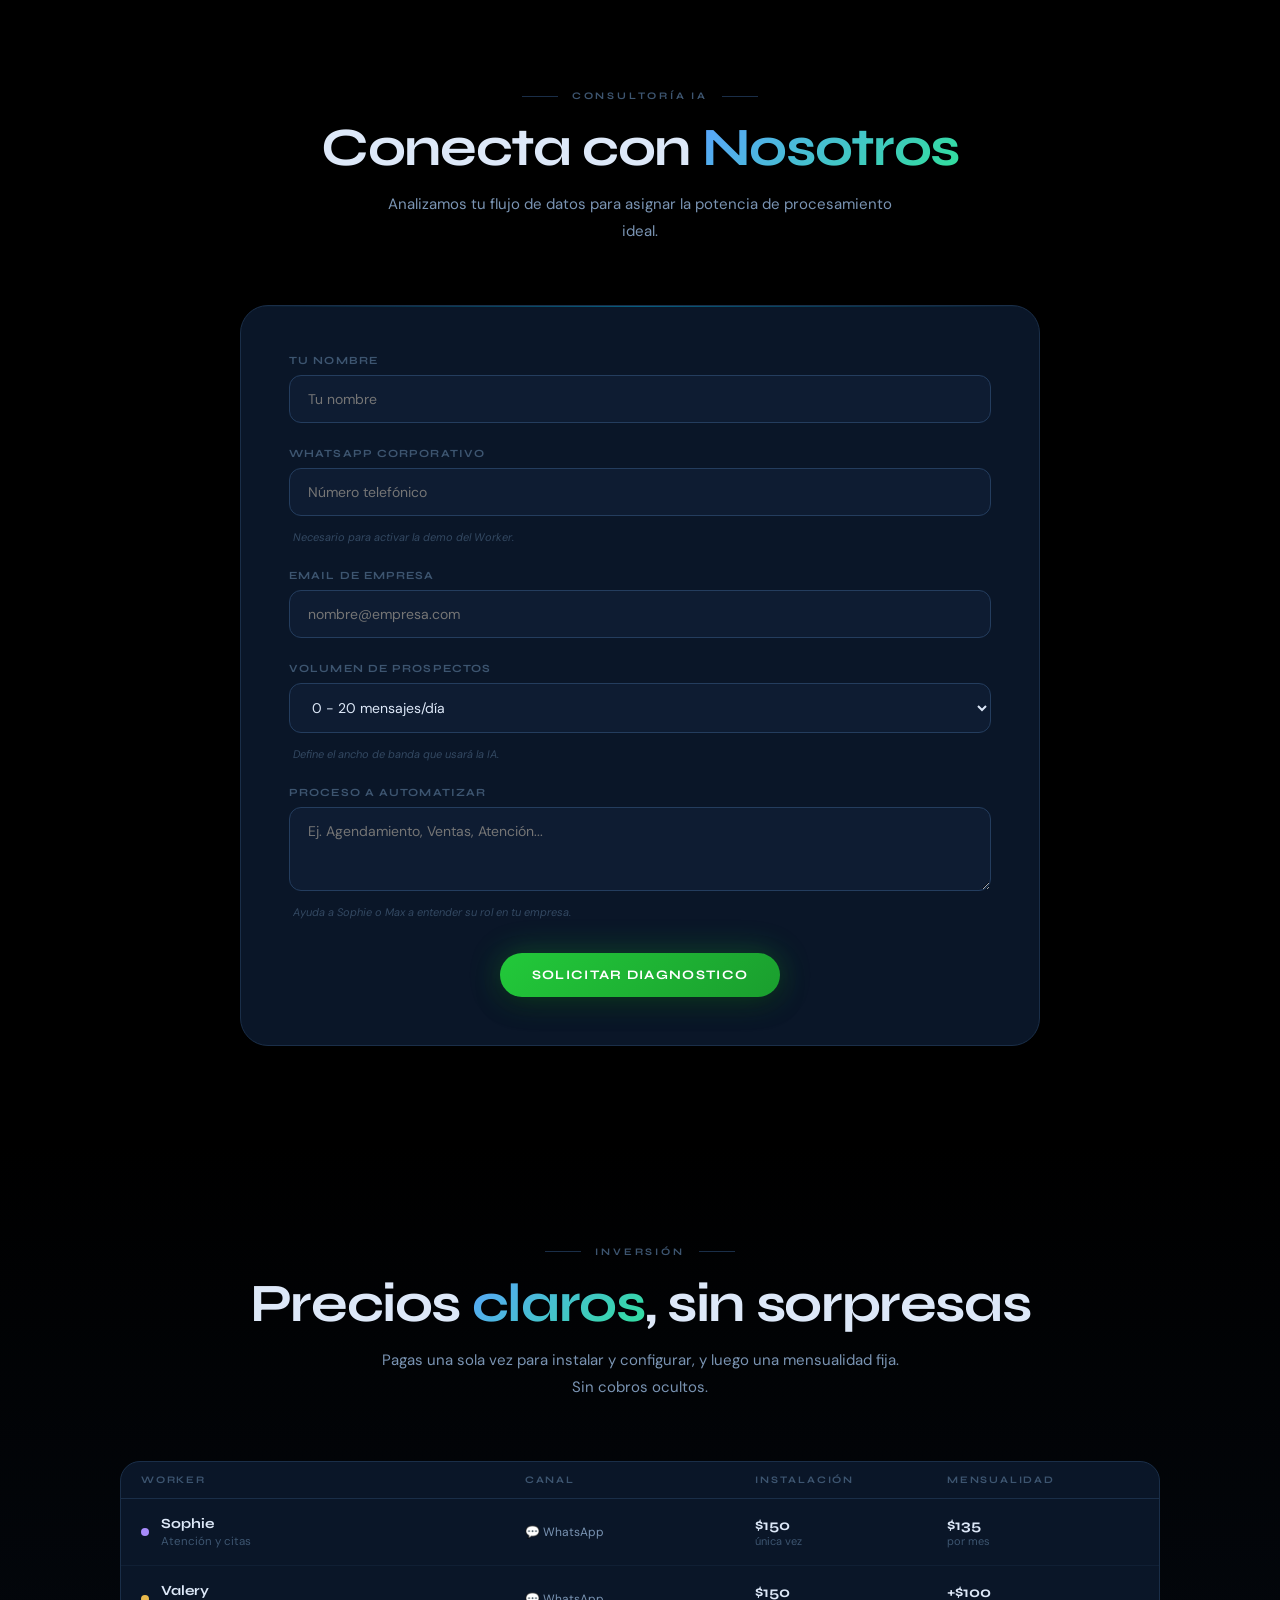
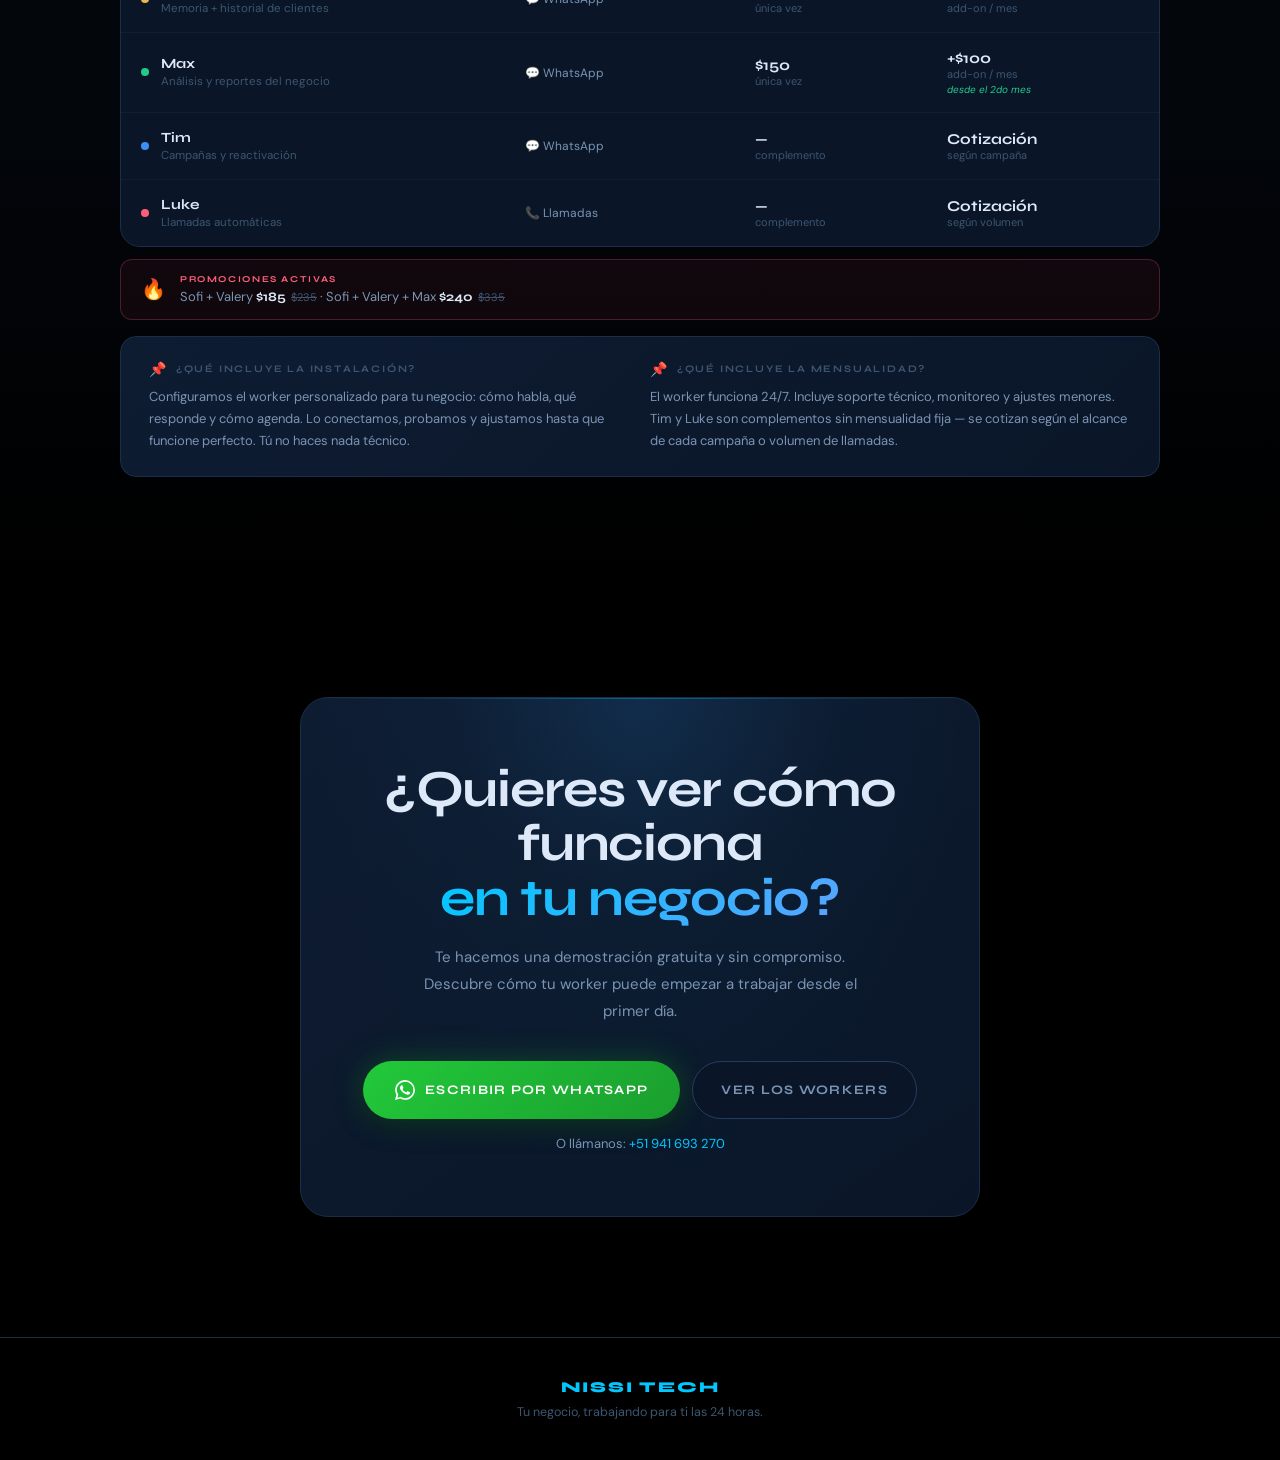
==== commit 6bb0c620: "WorkerOS: botón grande y página de entrada con usuario y contraseña El acceso al panel pasa a ser un" ====
--- a/index.html
+++ b/index.html
@@ -268,13 +268,15 @@
     </div>
 
     <a href="#blog">Nissi Blog</a>
-    <a href="workeros/" class="nav-team" title="WorkerOS · acceso del equipo Nissitech" aria-label="WorkerOS, acceso del equipo" rel="nofollow">
-      <svg viewBox="0 0 24 24" fill="none" stroke="currentColor" stroke-width="2.2" stroke-linecap="round" stroke-linejoin="round" aria-hidden="true"><rect x="5" y="11" width="14" height="10" rx="2"/><path d="M8 11V7a4 4 0 0 1 8 0v4"/></svg>
-      <span class="nav-team-label">WorkerOS</span>
+  </div>
+
+  <div class="nav-ctas">
+    <a href="workeros/" class="nav-cta nav-cta--workeros" rel="nofollow" title="Panel del equipo Nissitech (pide usuario y contraseña)">
+      <svg viewBox="0 0 24 24" fill="none" stroke="currentColor" stroke-width="2.4" stroke-linecap="round" stroke-linejoin="round" aria-hidden="true"><rect x="5" y="11" width="14" height="10" rx="2"/><path d="M8 11V7a4 4 0 0 1 8 0v4"/></svg>
+      WorkerOS
     </a>
-  </div>
-
-  <a href="diagnostico.html" class="nav-cta">Diagnostico Gratuito</a>
+    <a href="diagnostico.html" class="nav-cta">Diagnostico Gratuito</a>
+  </div>
   <div class="nav-burger" id="burger" onclick="toggleMenu()">
     <span></span><span></span><span></span>
   </div>
@@ -321,15 +323,11 @@
       <svg viewBox="0 0 16 16" fill="none" width="13" height="13"><path d="M6 4l4 4-4 4" stroke="currentColor" stroke-width="1.8" stroke-linecap="round" stroke-linejoin="round"/></svg>
     </a>
 
-    <a href="workeros/" class="nm-item nm-item--link nm-item--team" rel="nofollow">
-      <span class="nm-item-dot nm-item-dot--team"></span>
-      <span class="nm-item-label">WorkerOS · Equipo</span>
-      <svg viewBox="0 0 24 24" fill="none" width="13" height="13" stroke="currentColor" stroke-width="2.2" stroke-linecap="round" stroke-linejoin="round" aria-hidden="true"><rect x="5" y="11" width="14" height="10" rx="2"/><path d="M8 11V7a4 4 0 0 1 8 0v4"/></svg>
-    </a>
 
   </div>
 
   <a href="diagnostico.html" class="nav-mobile-cta">Demo Gratuita →</a>
+  <a href="workeros/" class="nav-mobile-cta nav-mobile-cta--workeros" rel="nofollow">WorkerOS 🔒</a>
 </div>
 <!-- ═══ HERO ═══ -->
 <!-- <section id="hero">
--- a/styles.css
+++ b/styles.css
@@ -3947,18 +3947,22 @@
   .divband-sub br { display: none; }
 }
 
-/* ── Acceso del equipo: WorkerOS (panel interno, con usuario y contraseña) ── */
-.nav-links a.nav-team{
-  display:inline-flex;align-items:center;gap:7px;
-  margin-left:6px;
-  color:var(--text2);
-  border-color:rgba(0,200,255,.18);
-  background:rgba(0,200,255,.04);
-}
-.nav-links a.nav-team svg{width:13px;height:13px;opacity:.8}
-.nav-links a.nav-team:hover{color:var(--cyan);border-color:rgba(0,200,255,.35);background:rgba(0,200,255,.08)}
-.nm-item-dot--team{ background: var(--cyan); box-shadow: 0 0 6px rgba(0,200,255,.5); }
-@media (max-width:1280px){
-  .nav-links a.nav-team{padding:9px 11px}
-  .nav-links a.nav-team .nav-team-label{display:none}
-}
+/* ── Acceso del equipo: WorkerOS (panel interno, pide usuario y contraseña) ── */
+.nav-ctas{display:flex;align-items:center;gap:10px}
+.nav-cta--workeros{
+  display:inline-flex;align-items:center;gap:8px;
+  background:linear-gradient(135deg,var(--cyan),#00a2d6);color:#04121f;
+  box-shadow:0 0 24px rgba(0,200,255,.22);
+}
+.nav-cta--workeros svg{width:13px;height:13px}
+.nav-cta--workeros:hover{box-shadow:0 0 36px rgba(0,200,255,.4)}
+.nav-mobile .nav-mobile-cta--workeros{
+  margin-top:12px;
+  background:linear-gradient(135deg,var(--cyan),#00a2d6) !important;
+  color:#04121f !important;
+  box-shadow:0 0 40px rgba(0,200,255,.3) !important;
+}
+@media (max-width:820px){
+  /* en el celular el botón WorkerOS va dentro del menú */
+  .nav-ctas .nav-cta--workeros{display:none}
+}
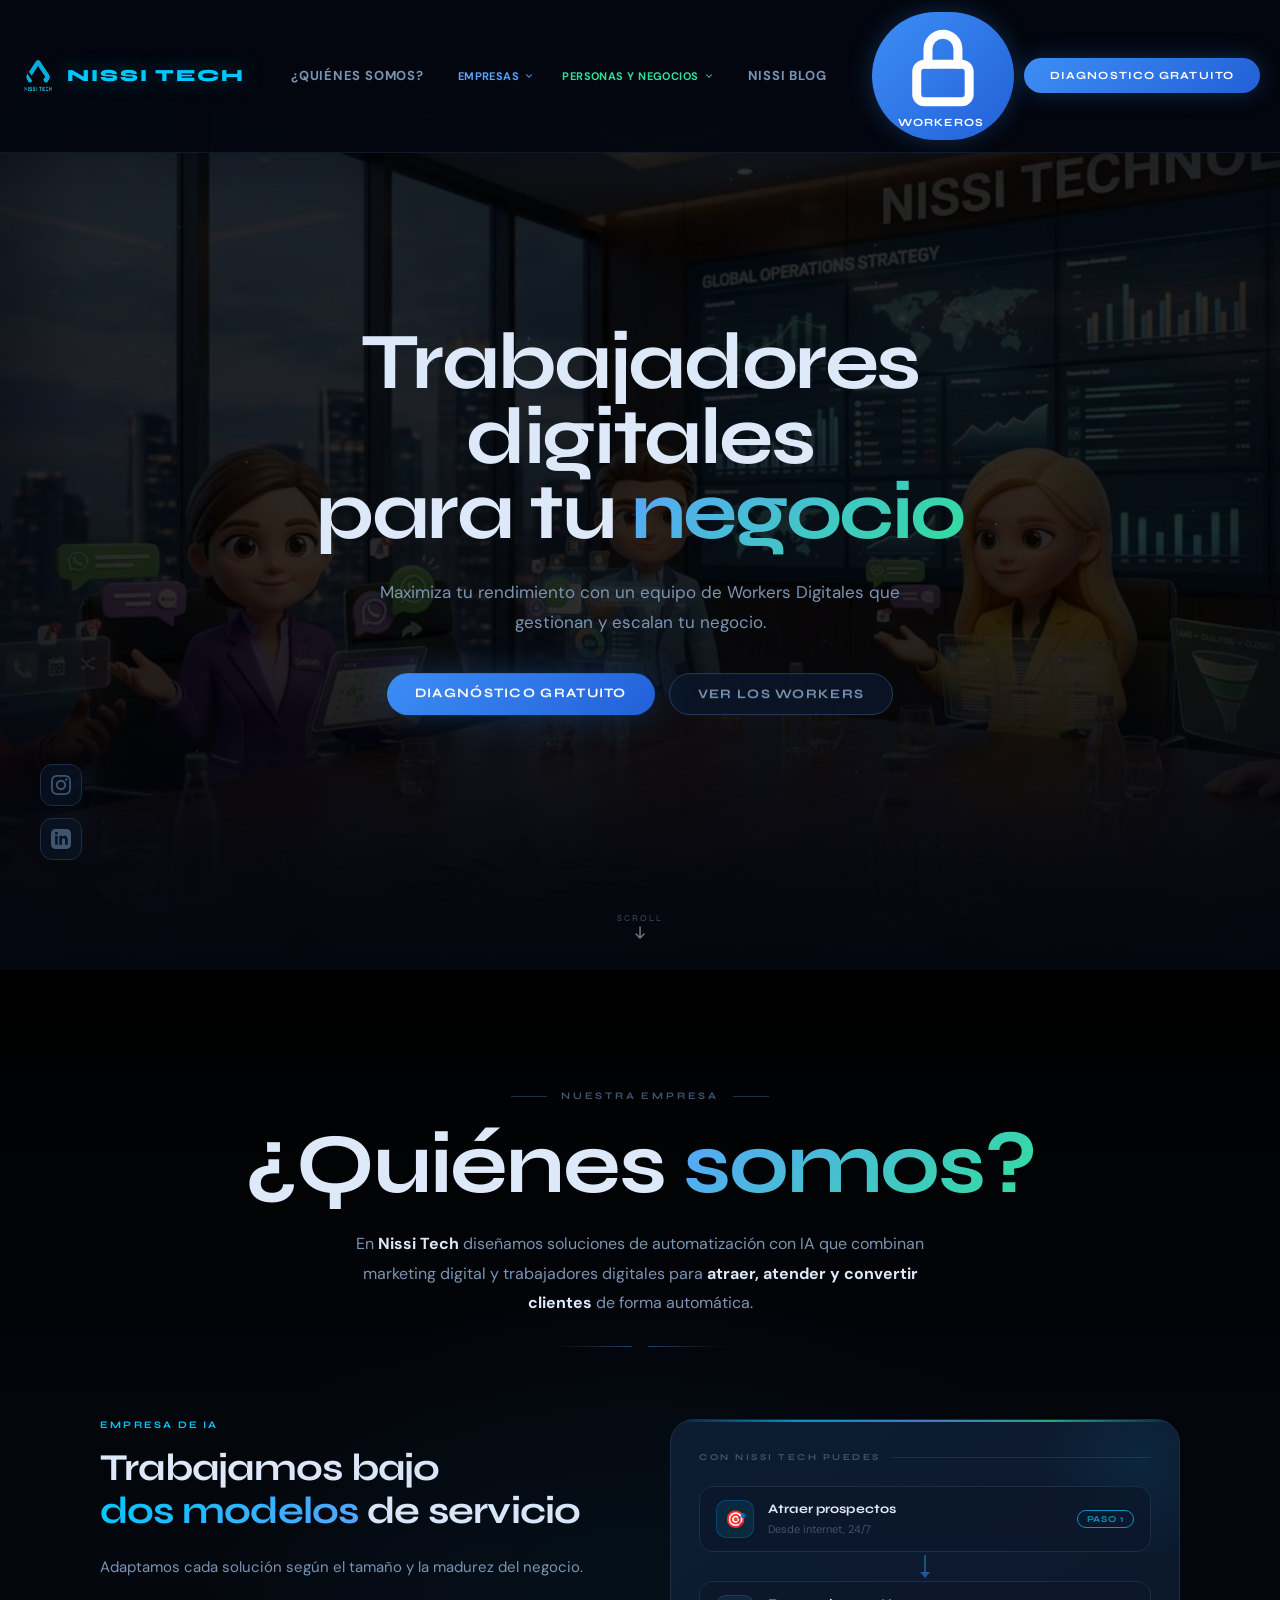
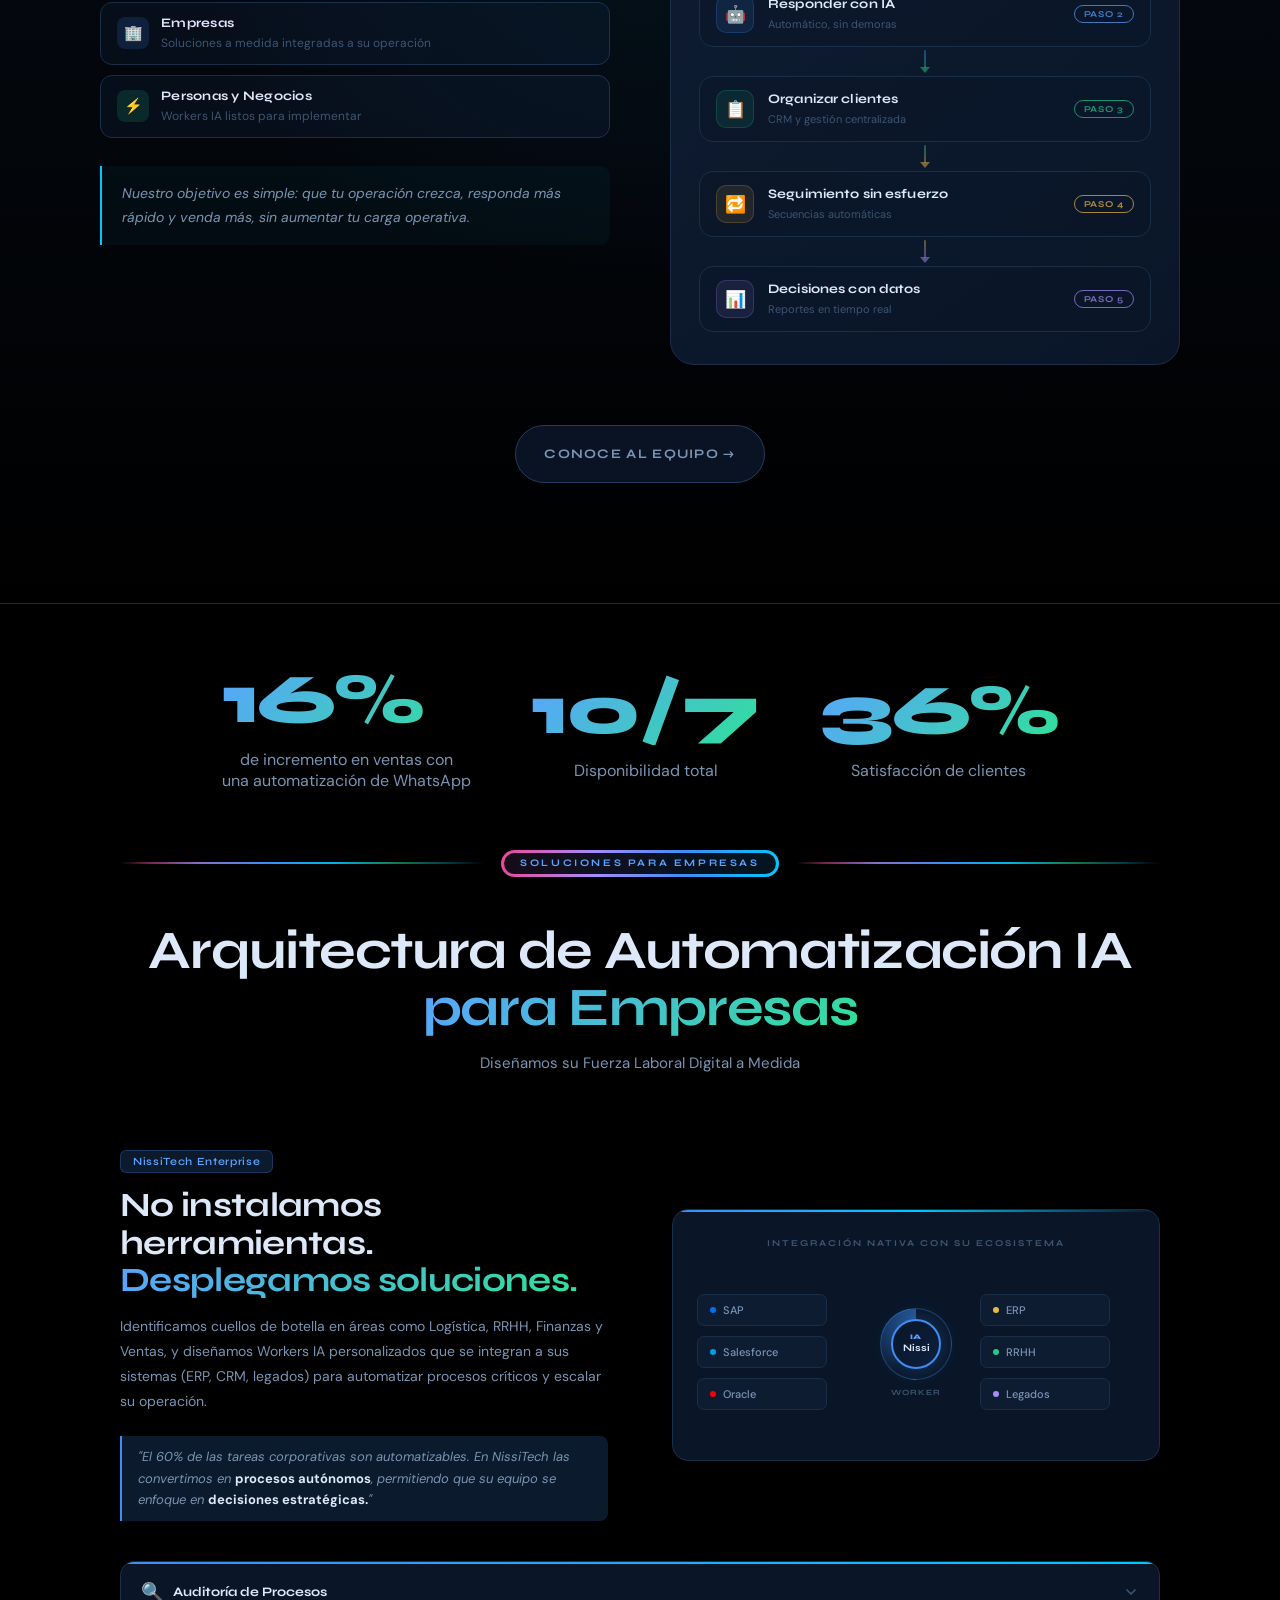
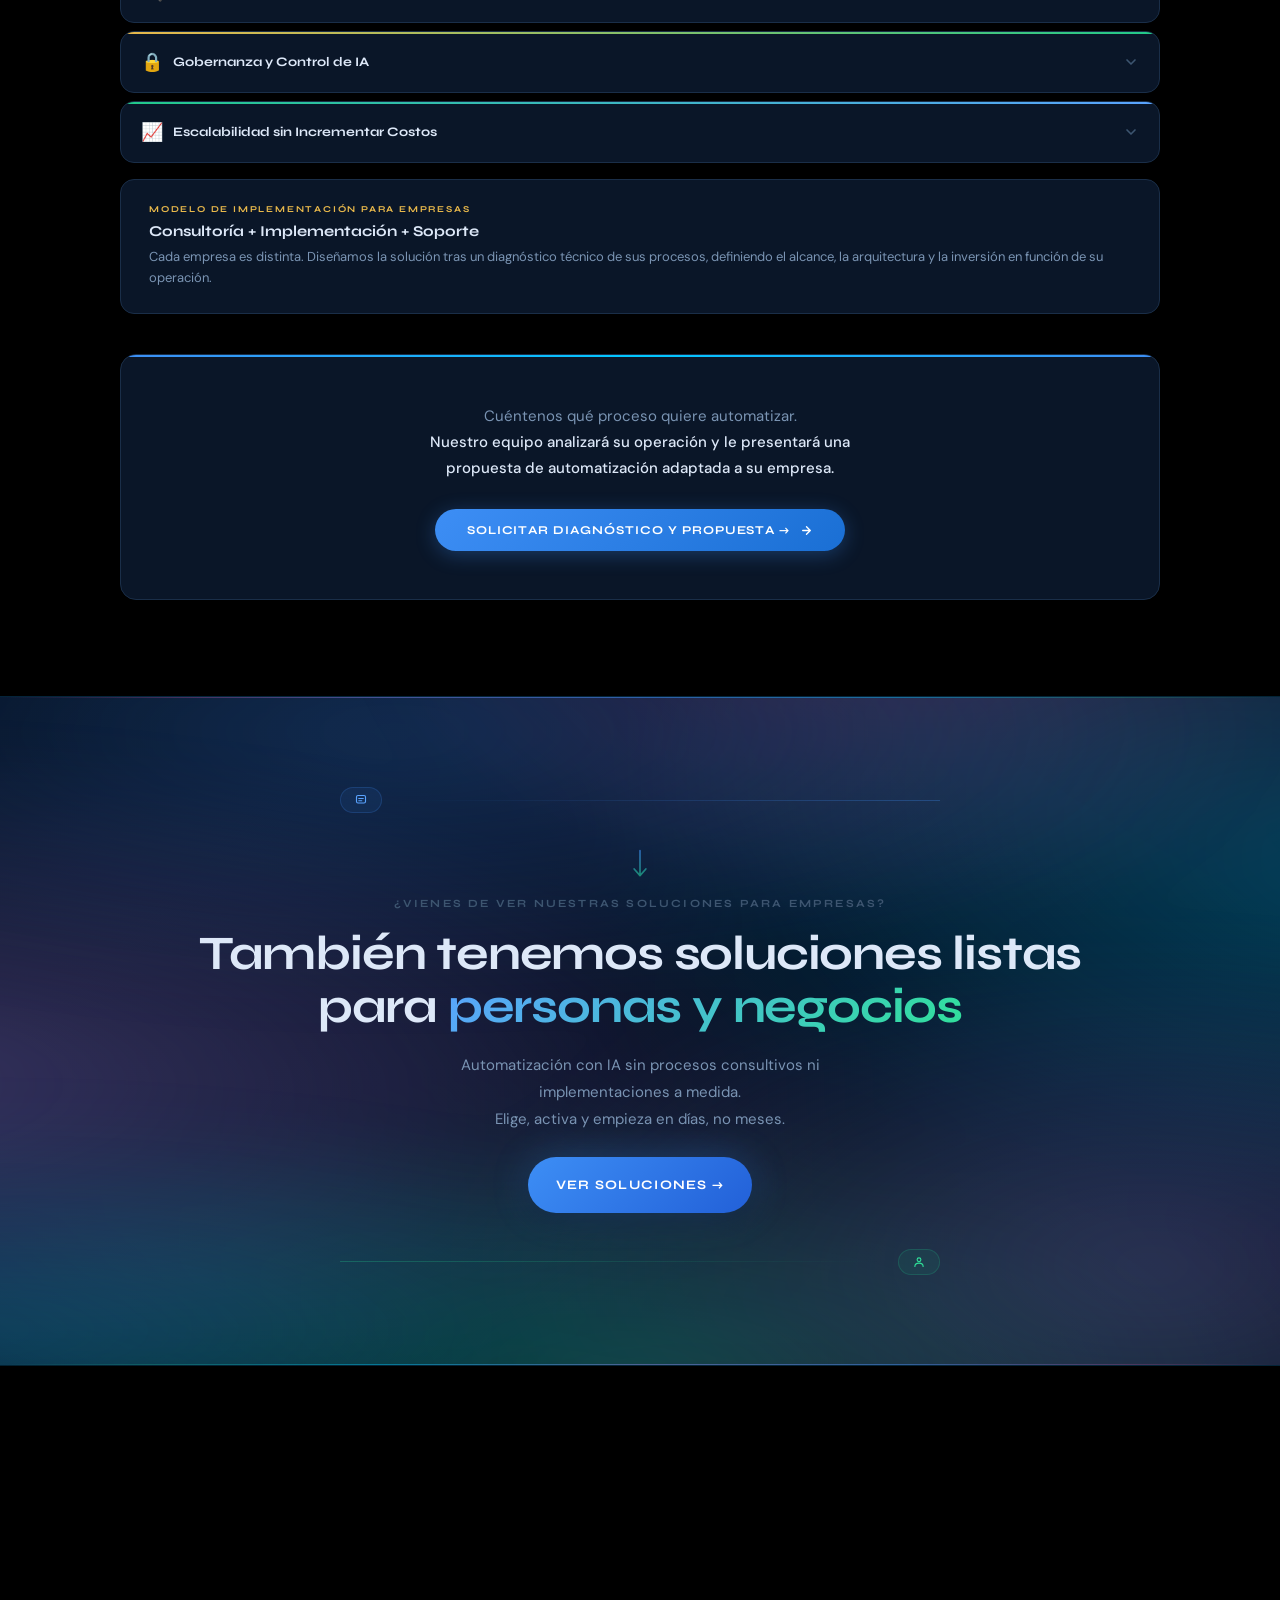
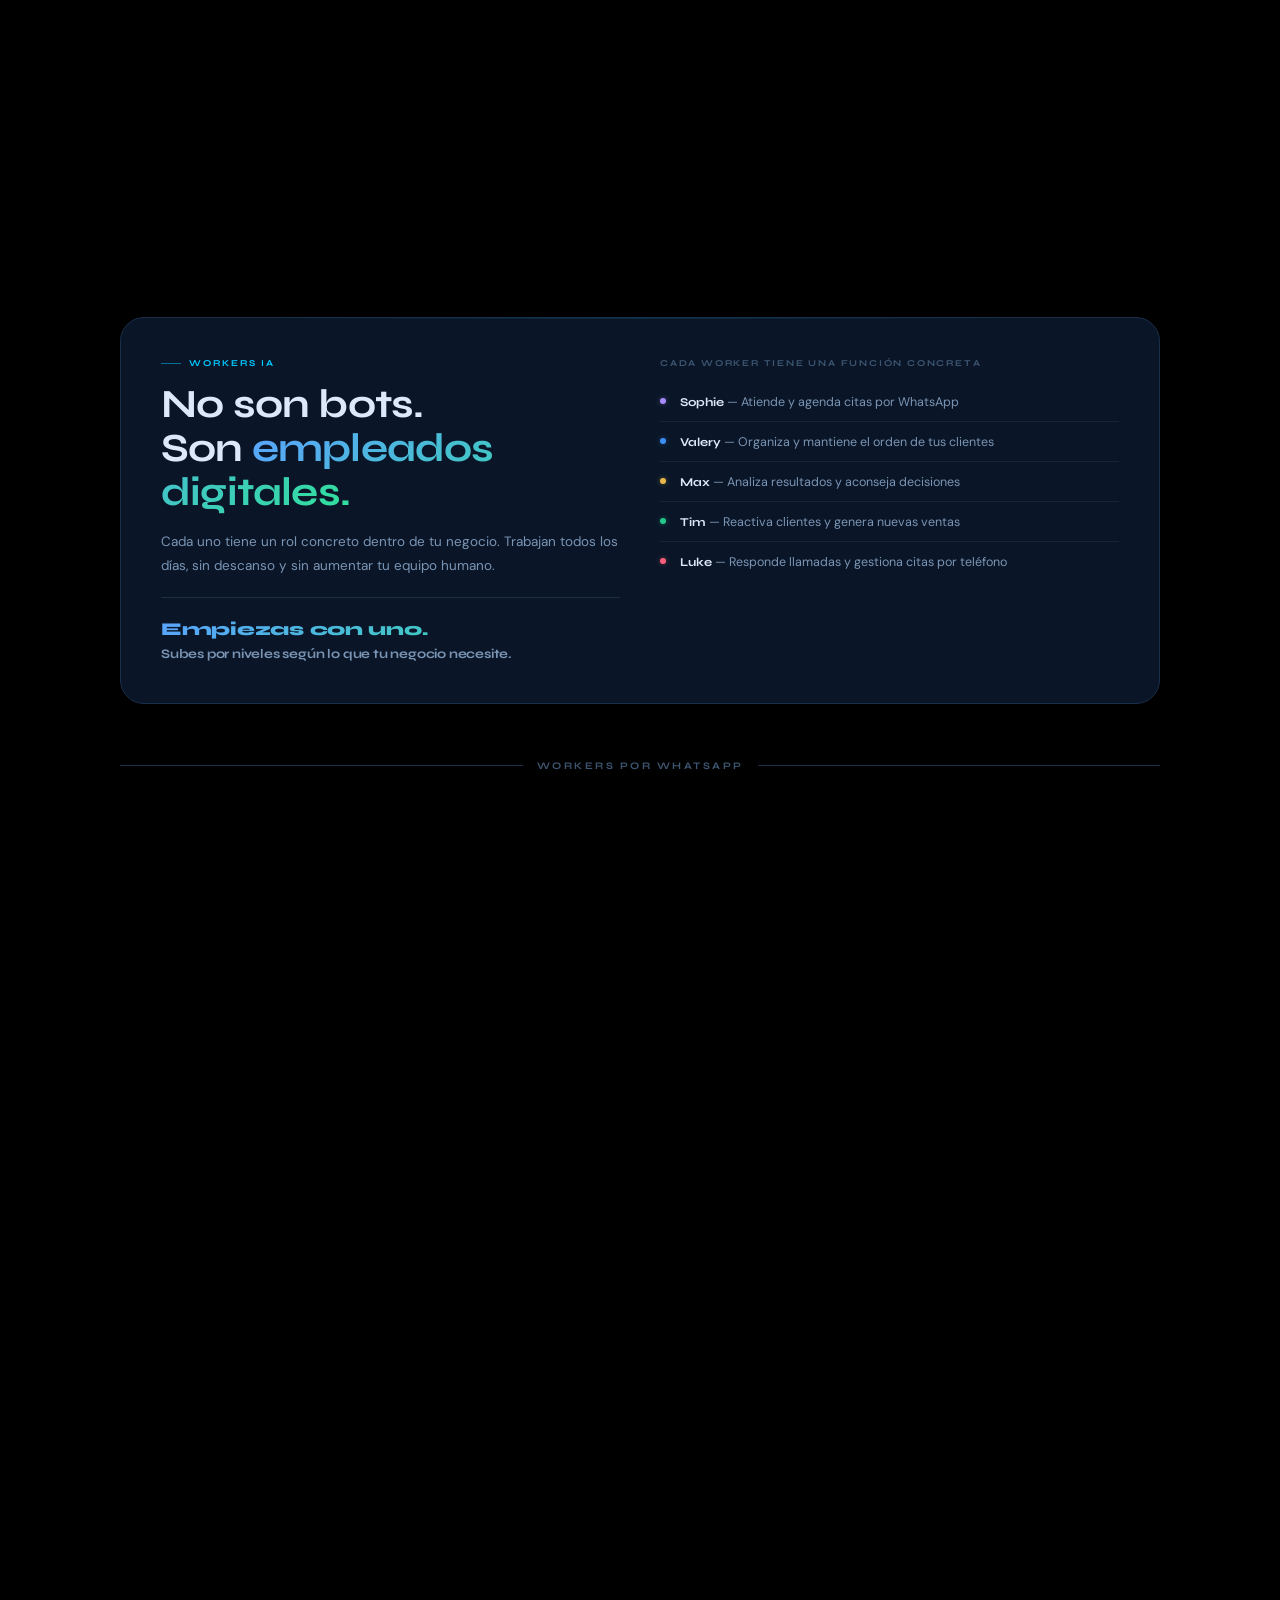
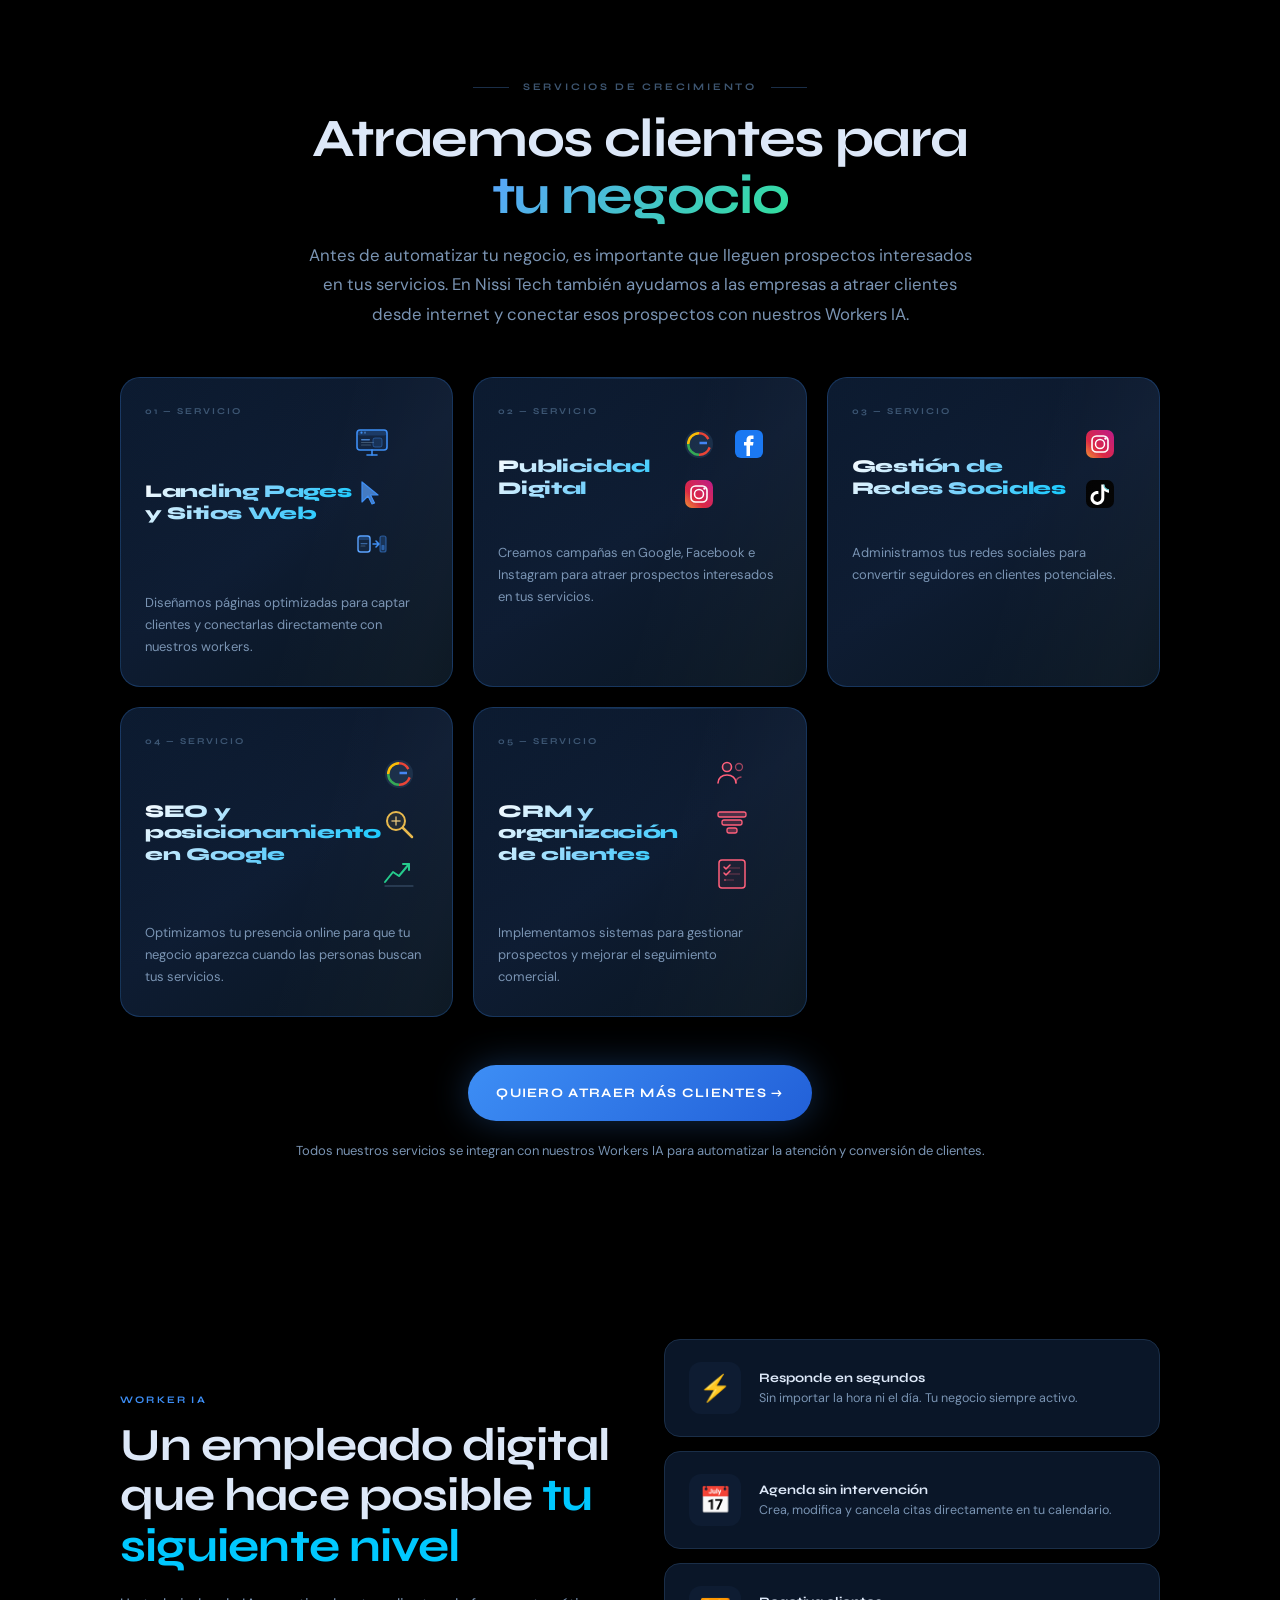
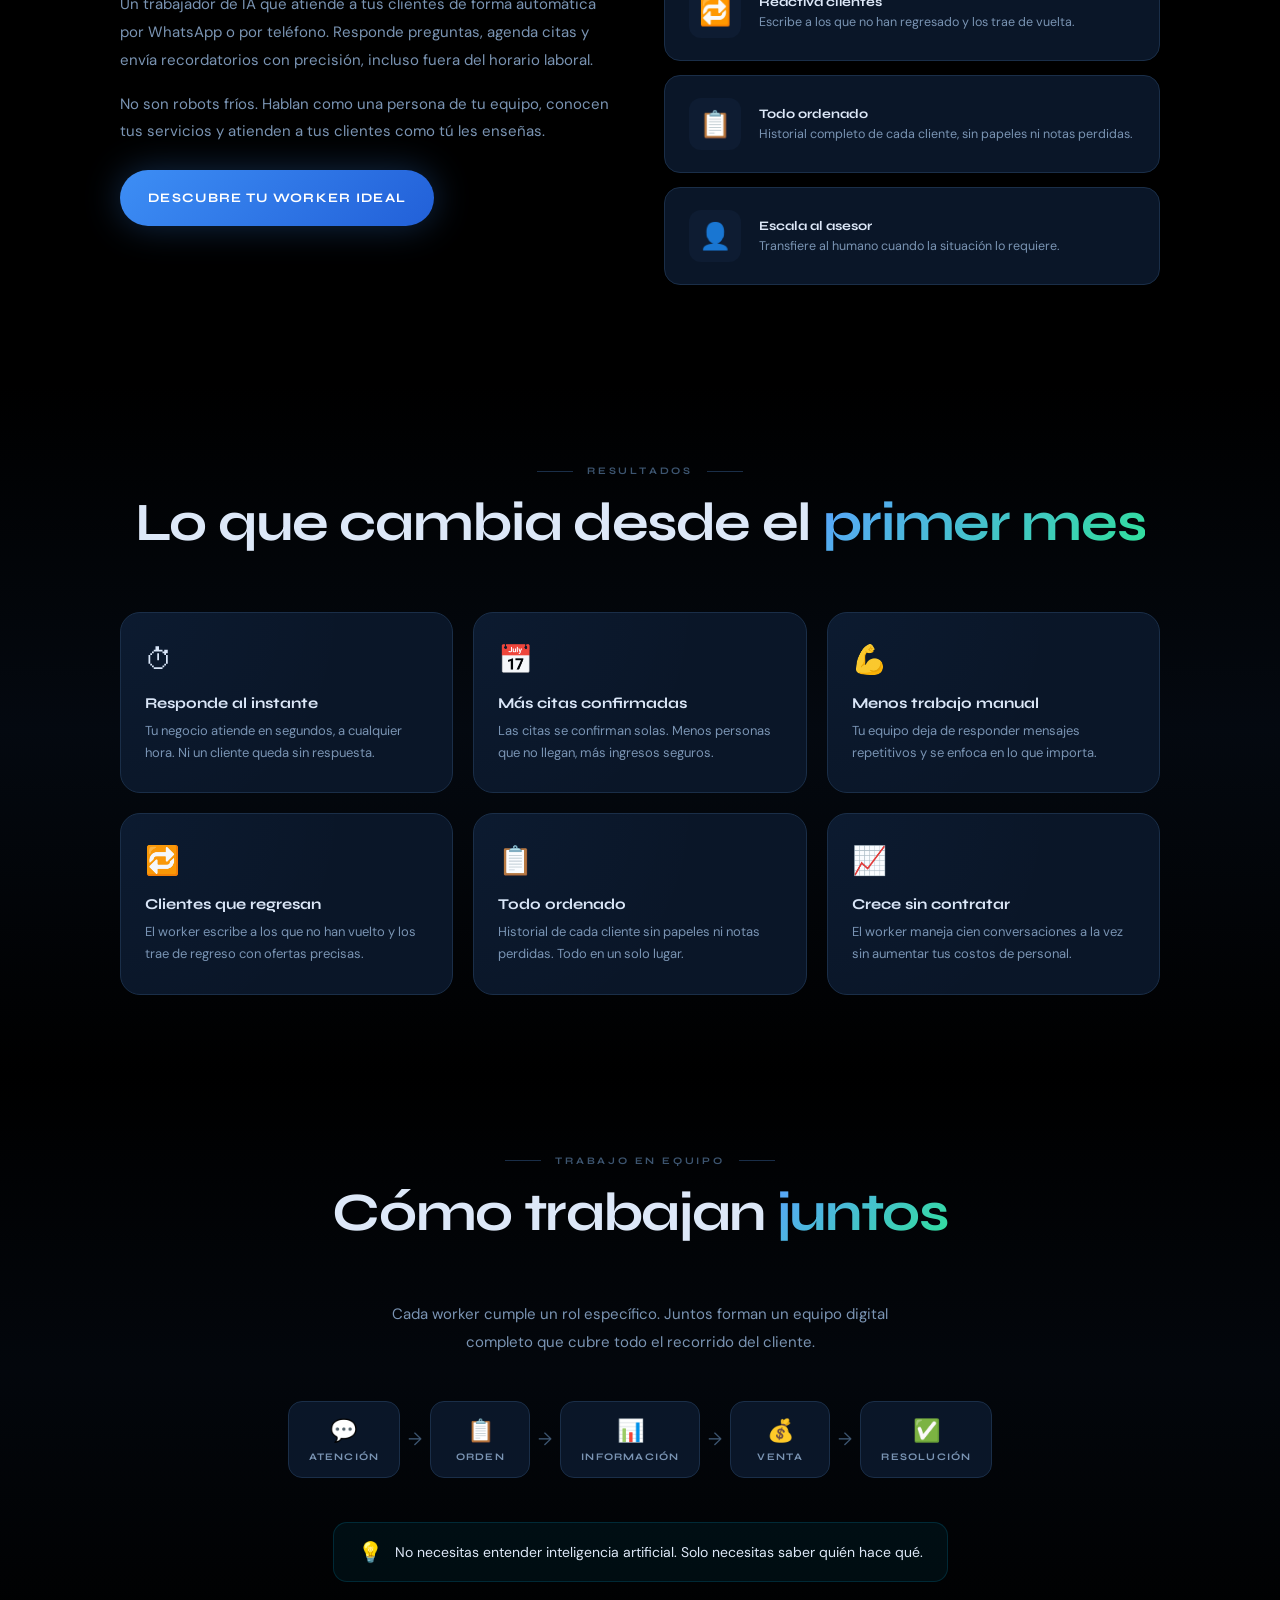
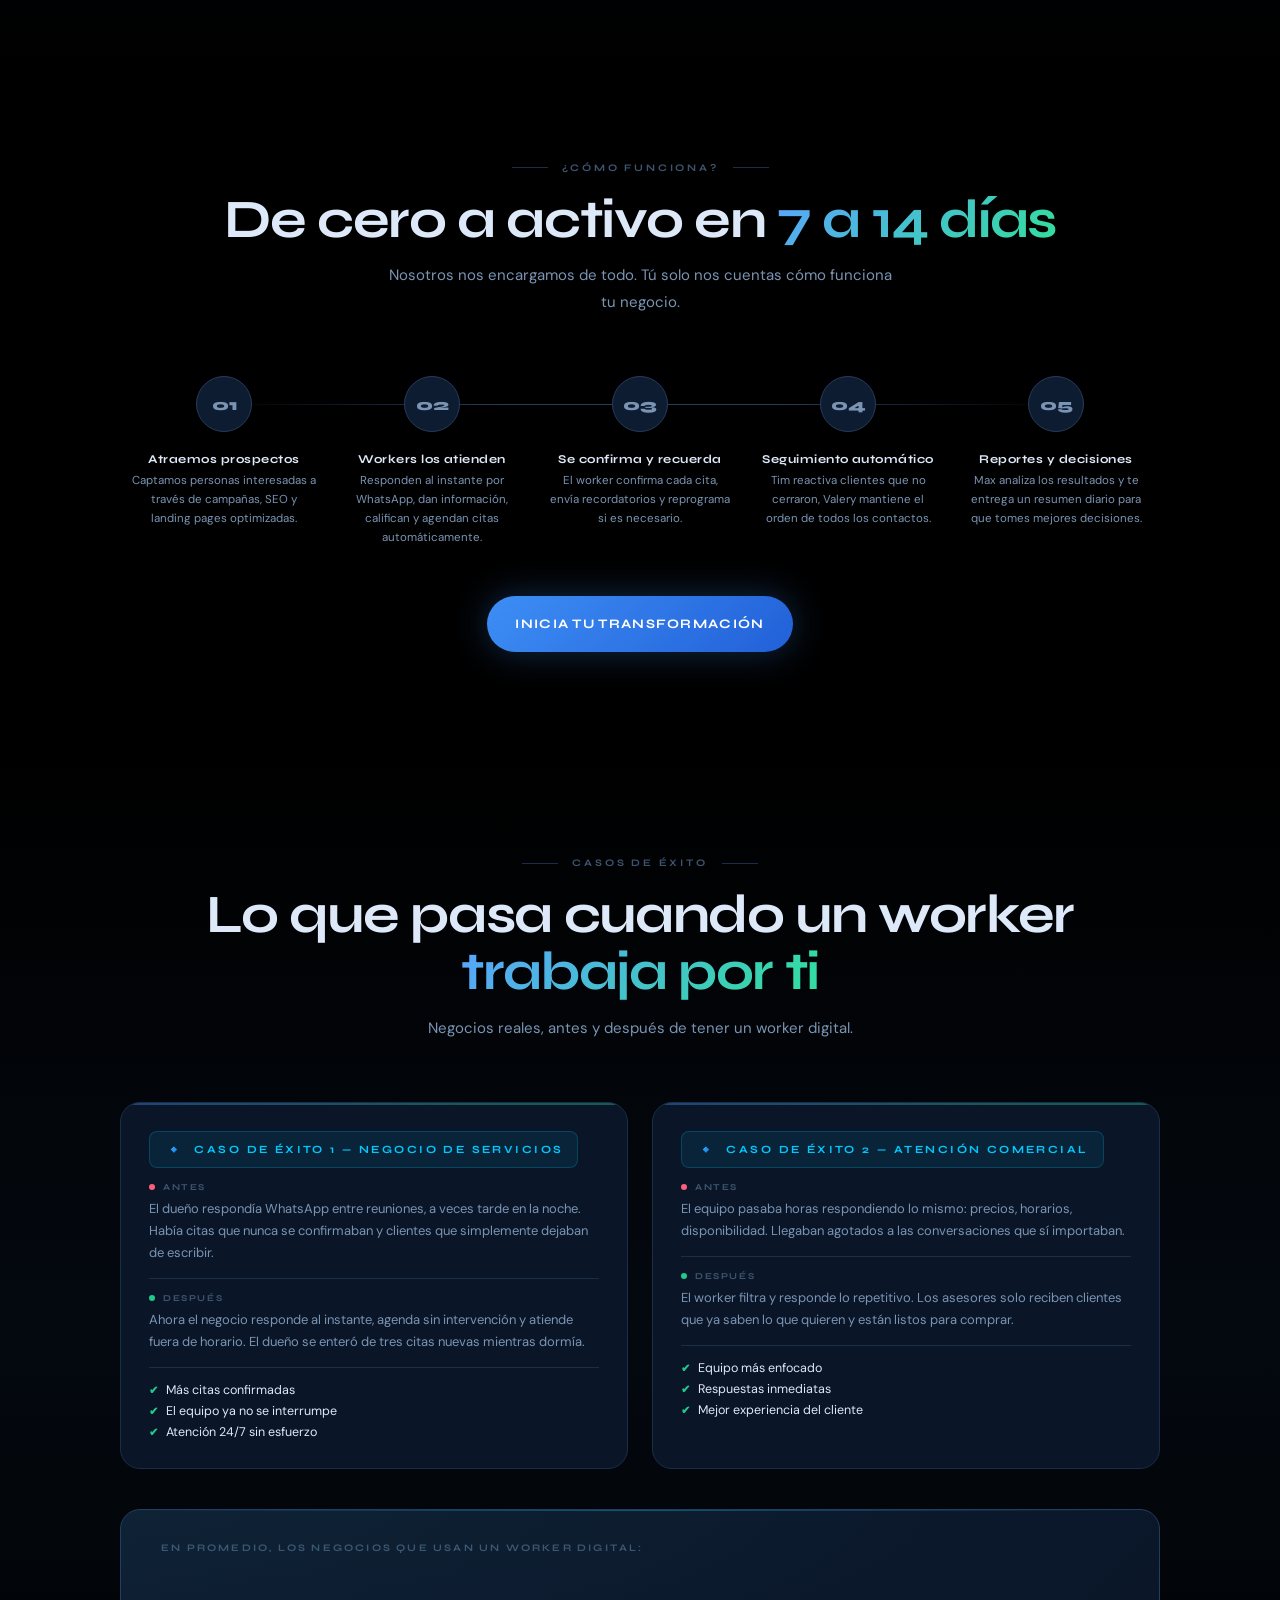
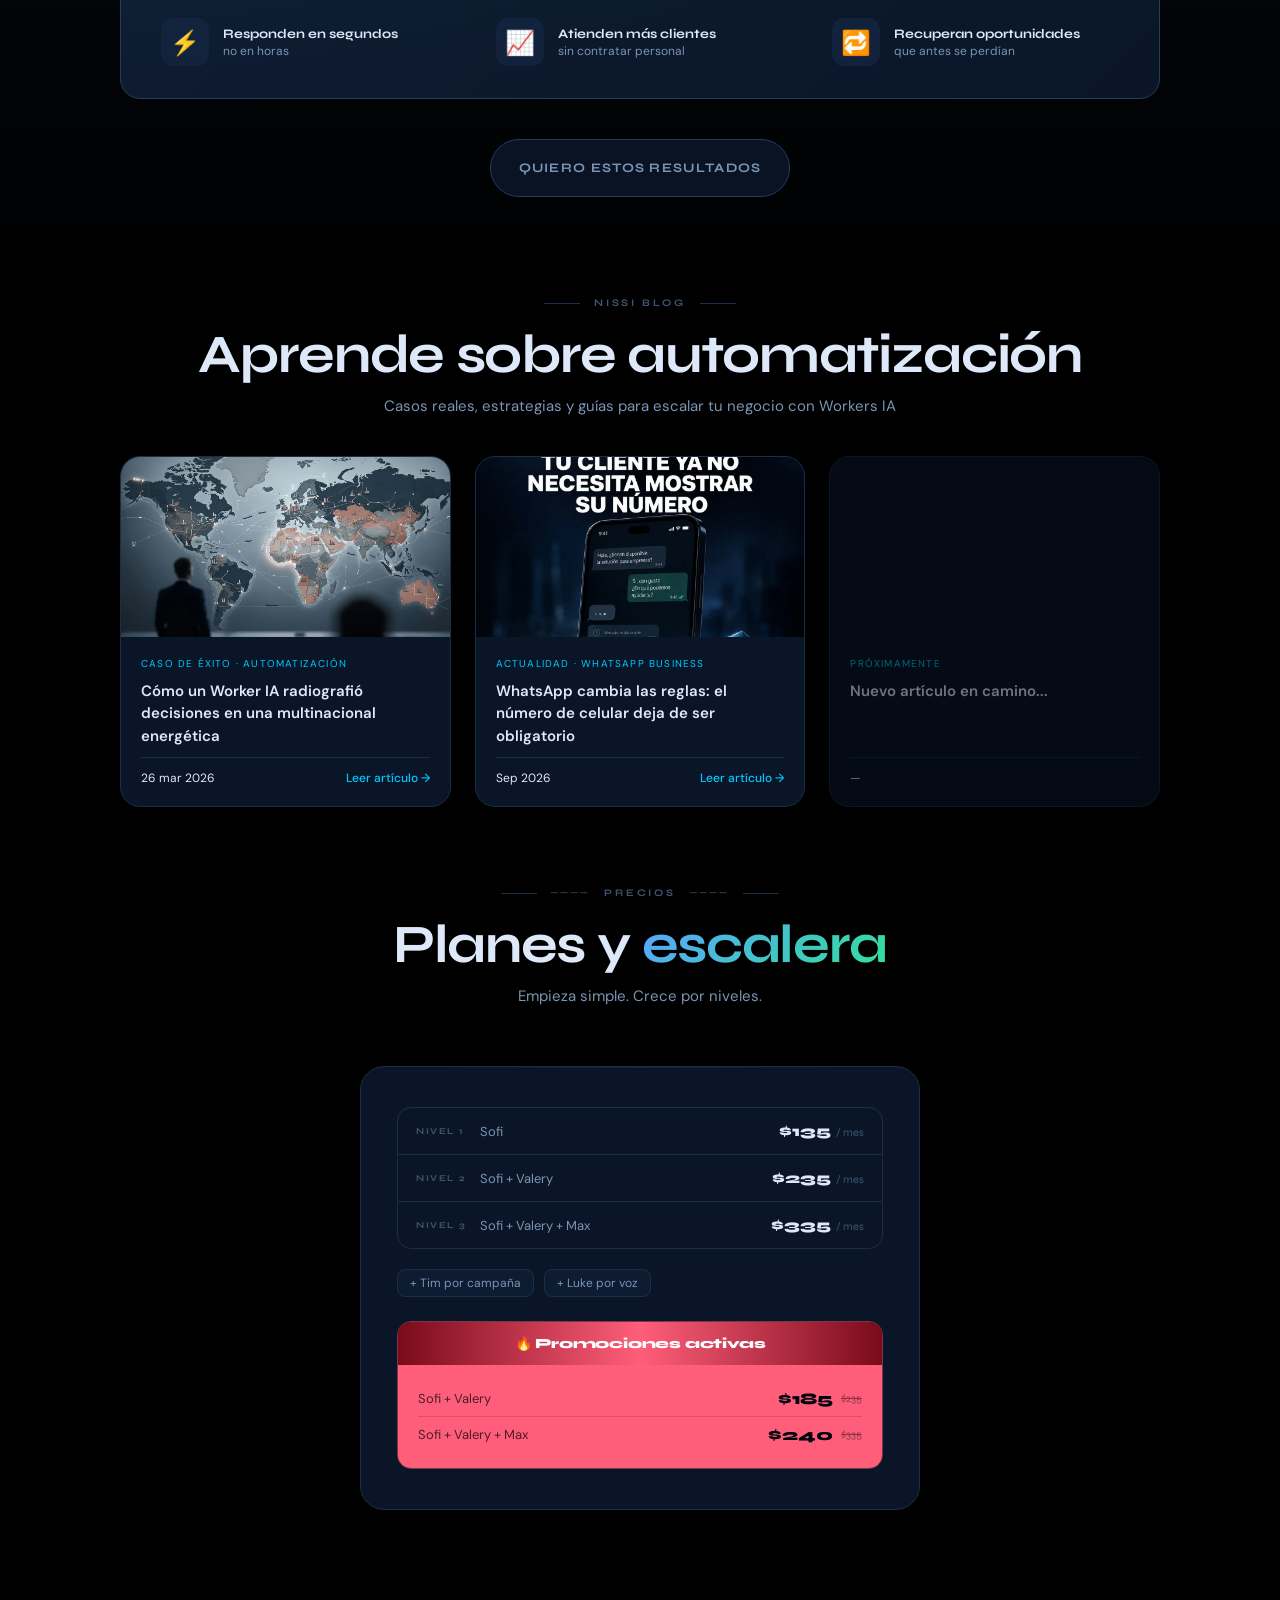
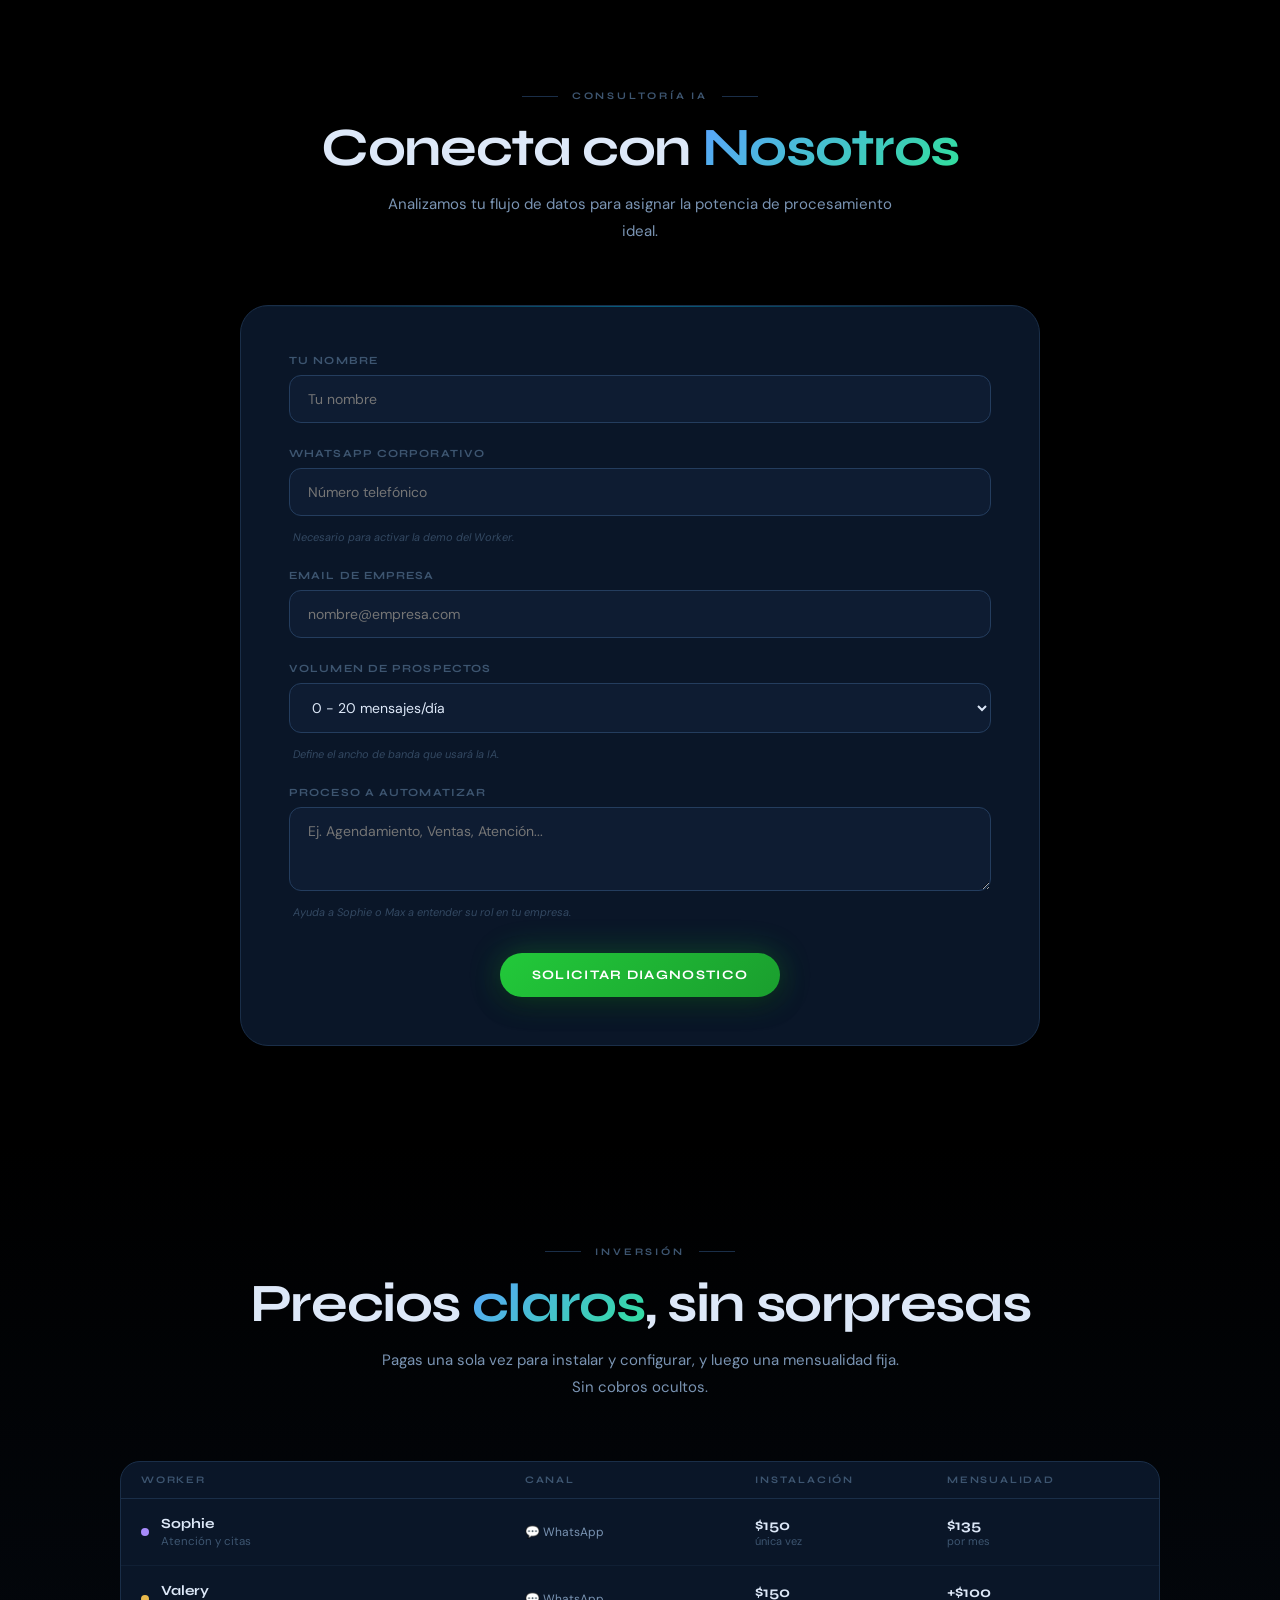
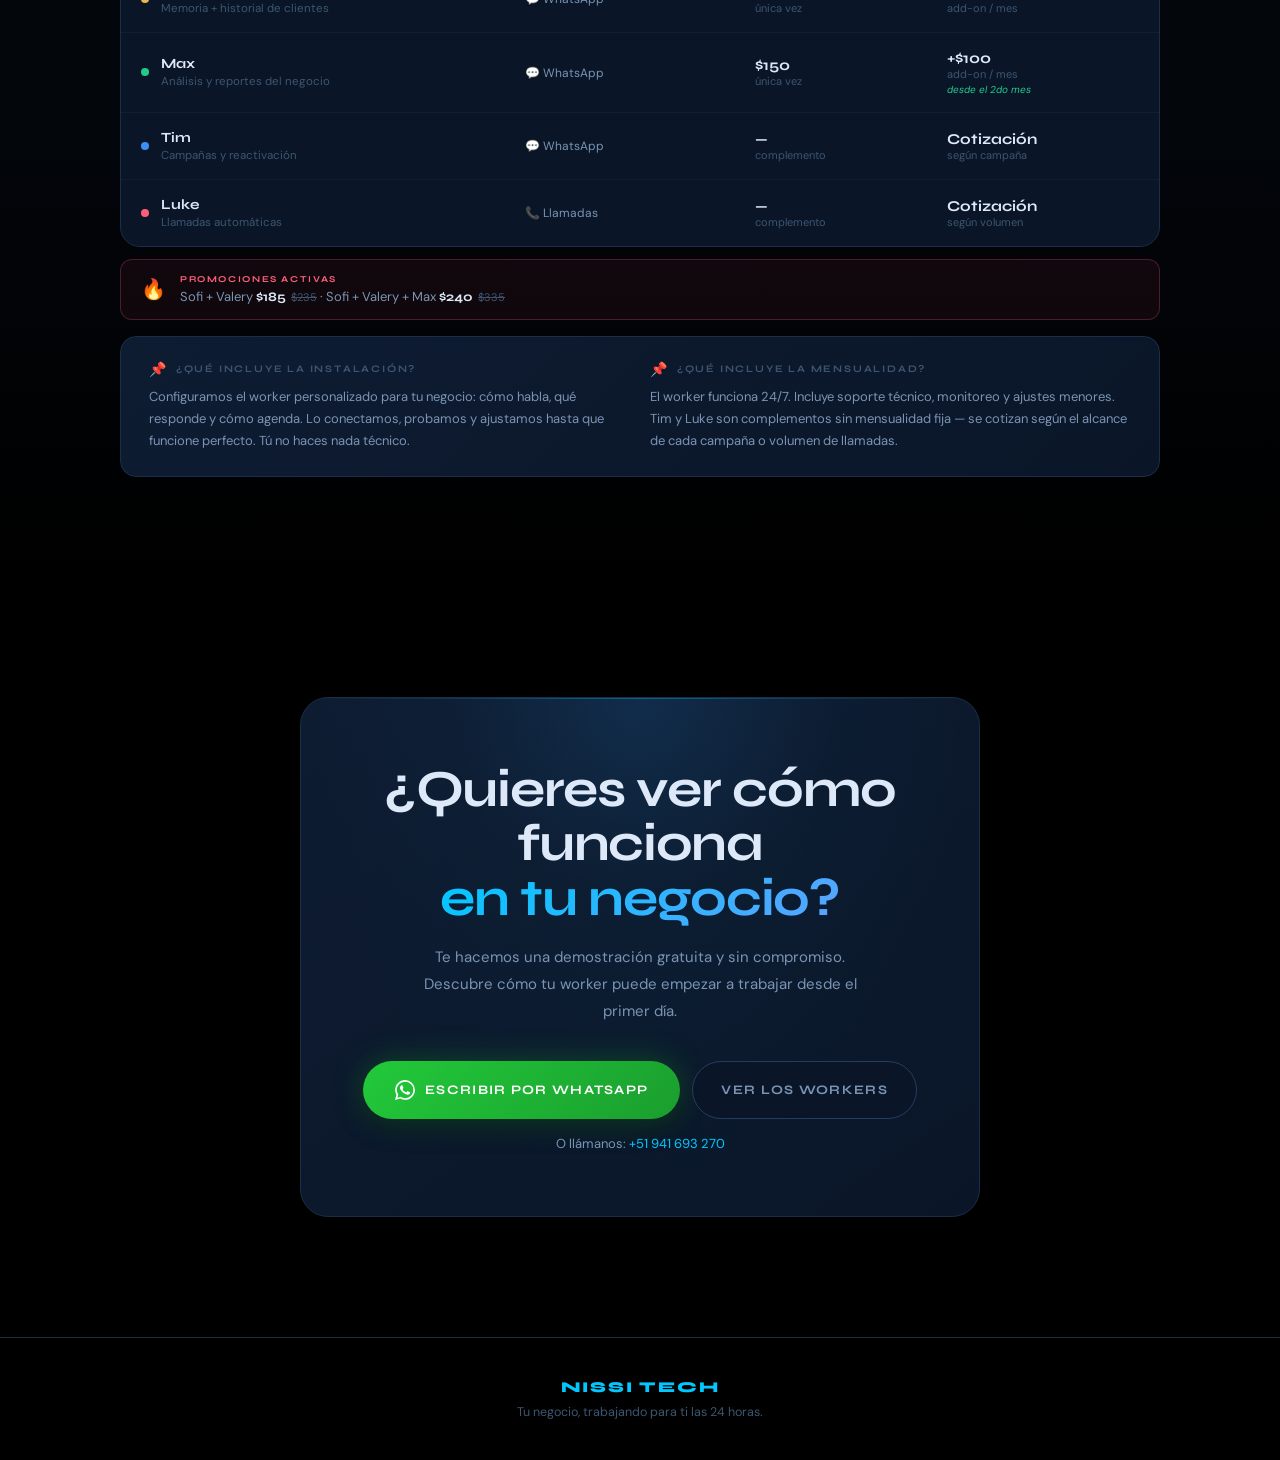
==== commit c79f0f71: "Update index.html" ====
--- a/index.html
+++ b/index.html
@@ -271,7 +271,7 @@
   </div>
 
   <div class="nav-ctas">
-    <a href="workeros/" class="nav-cta nav-cta--workeros" rel="nofollow" title="Panel del equipo Nissitech (pide usuario y contraseña)">
+    <a href="workerOS/" class="nav-cta nav-cta--workerOS" rel="nofollow" title="Panel del equipo Nissitech (pide usuario y contraseña)">
       <svg viewBox="0 0 24 24" fill="none" stroke="currentColor" stroke-width="2.4" stroke-linecap="round" stroke-linejoin="round" aria-hidden="true"><rect x="5" y="11" width="14" height="10" rx="2"/><path d="M8 11V7a4 4 0 0 1 8 0v4"/></svg>
       WorkerOS
     </a>
@@ -327,7 +327,7 @@
   </div>
 
   <a href="diagnostico.html" class="nav-mobile-cta">Demo Gratuita →</a>
-  <a href="workeros/" class="nav-mobile-cta nav-mobile-cta--workeros" rel="nofollow">WorkerOS 🔒</a>
+  <a href="workerOS/" class="nav-mobile-cta nav-mobile-cta--workerOS" rel="nofollow">WorkerOS 🔒</a>
 </div>
 <!-- ═══ HERO ═══ -->
 <!-- <section id="hero">
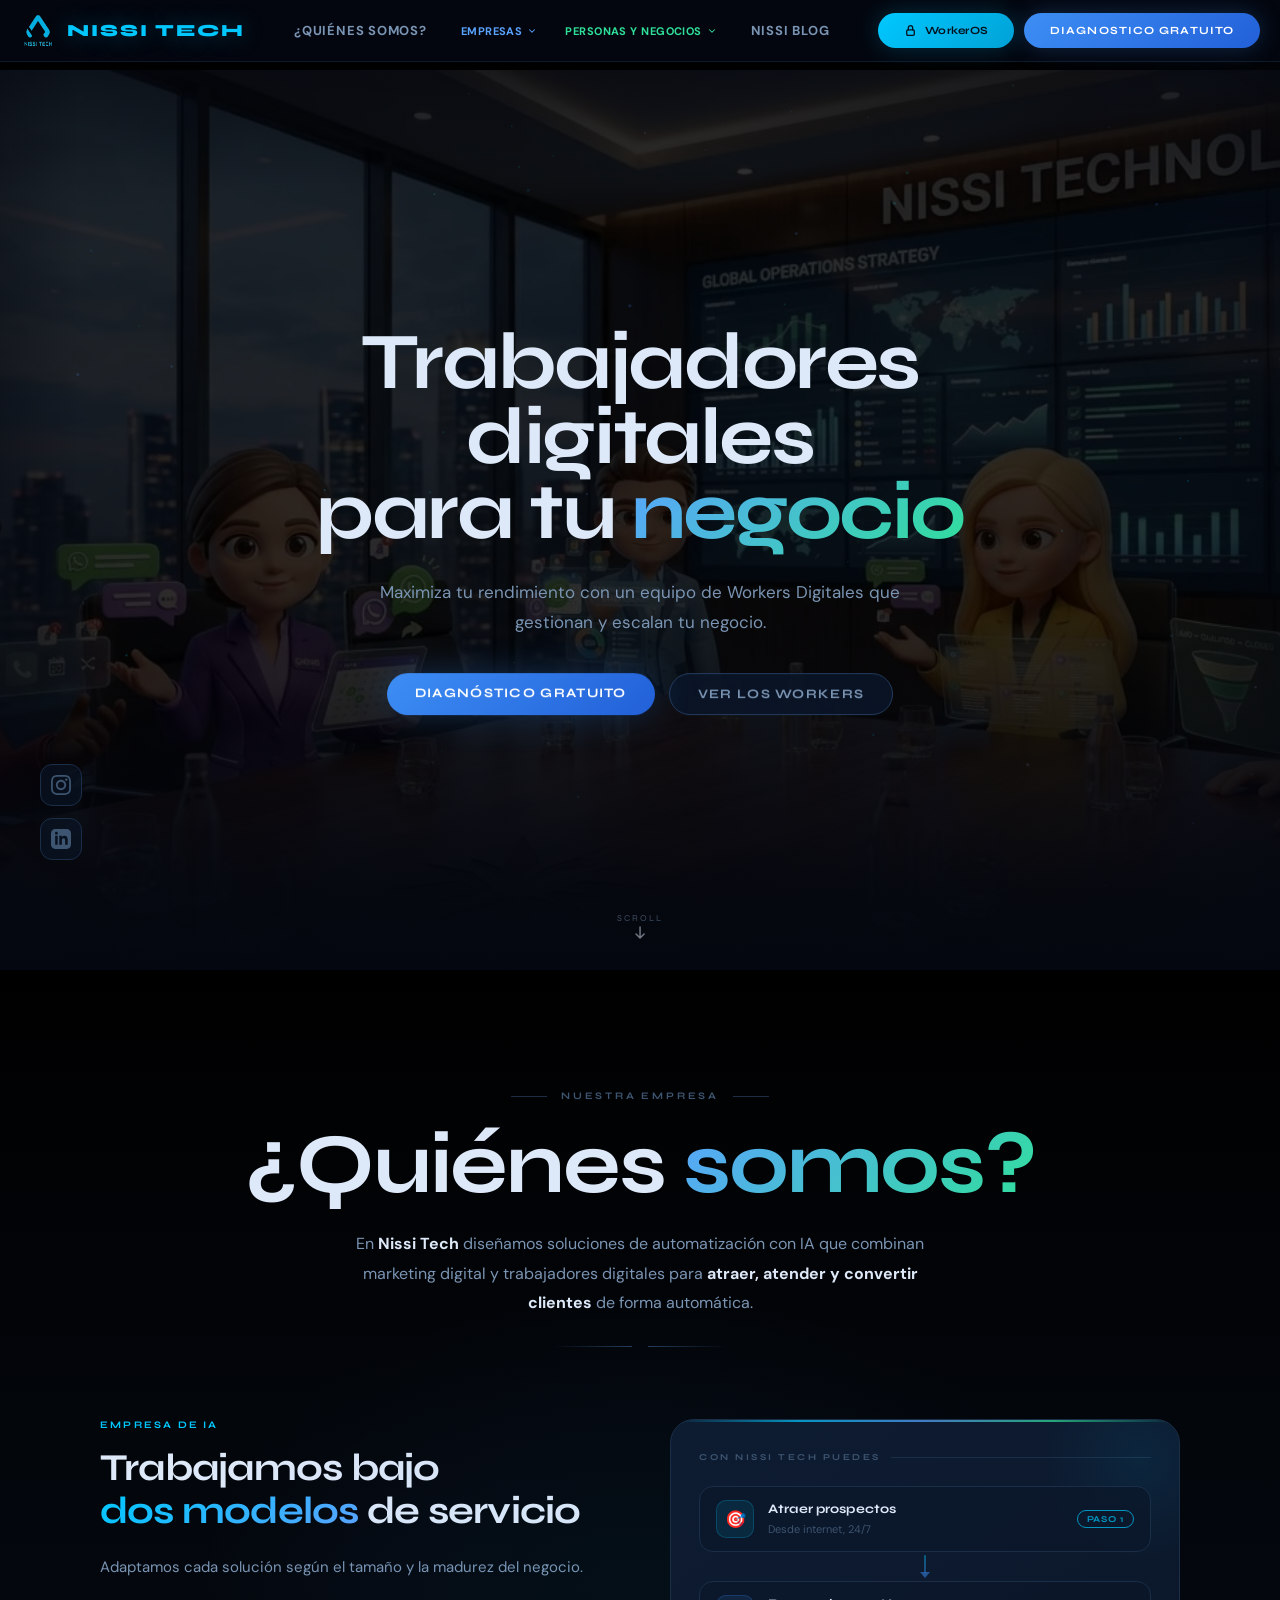
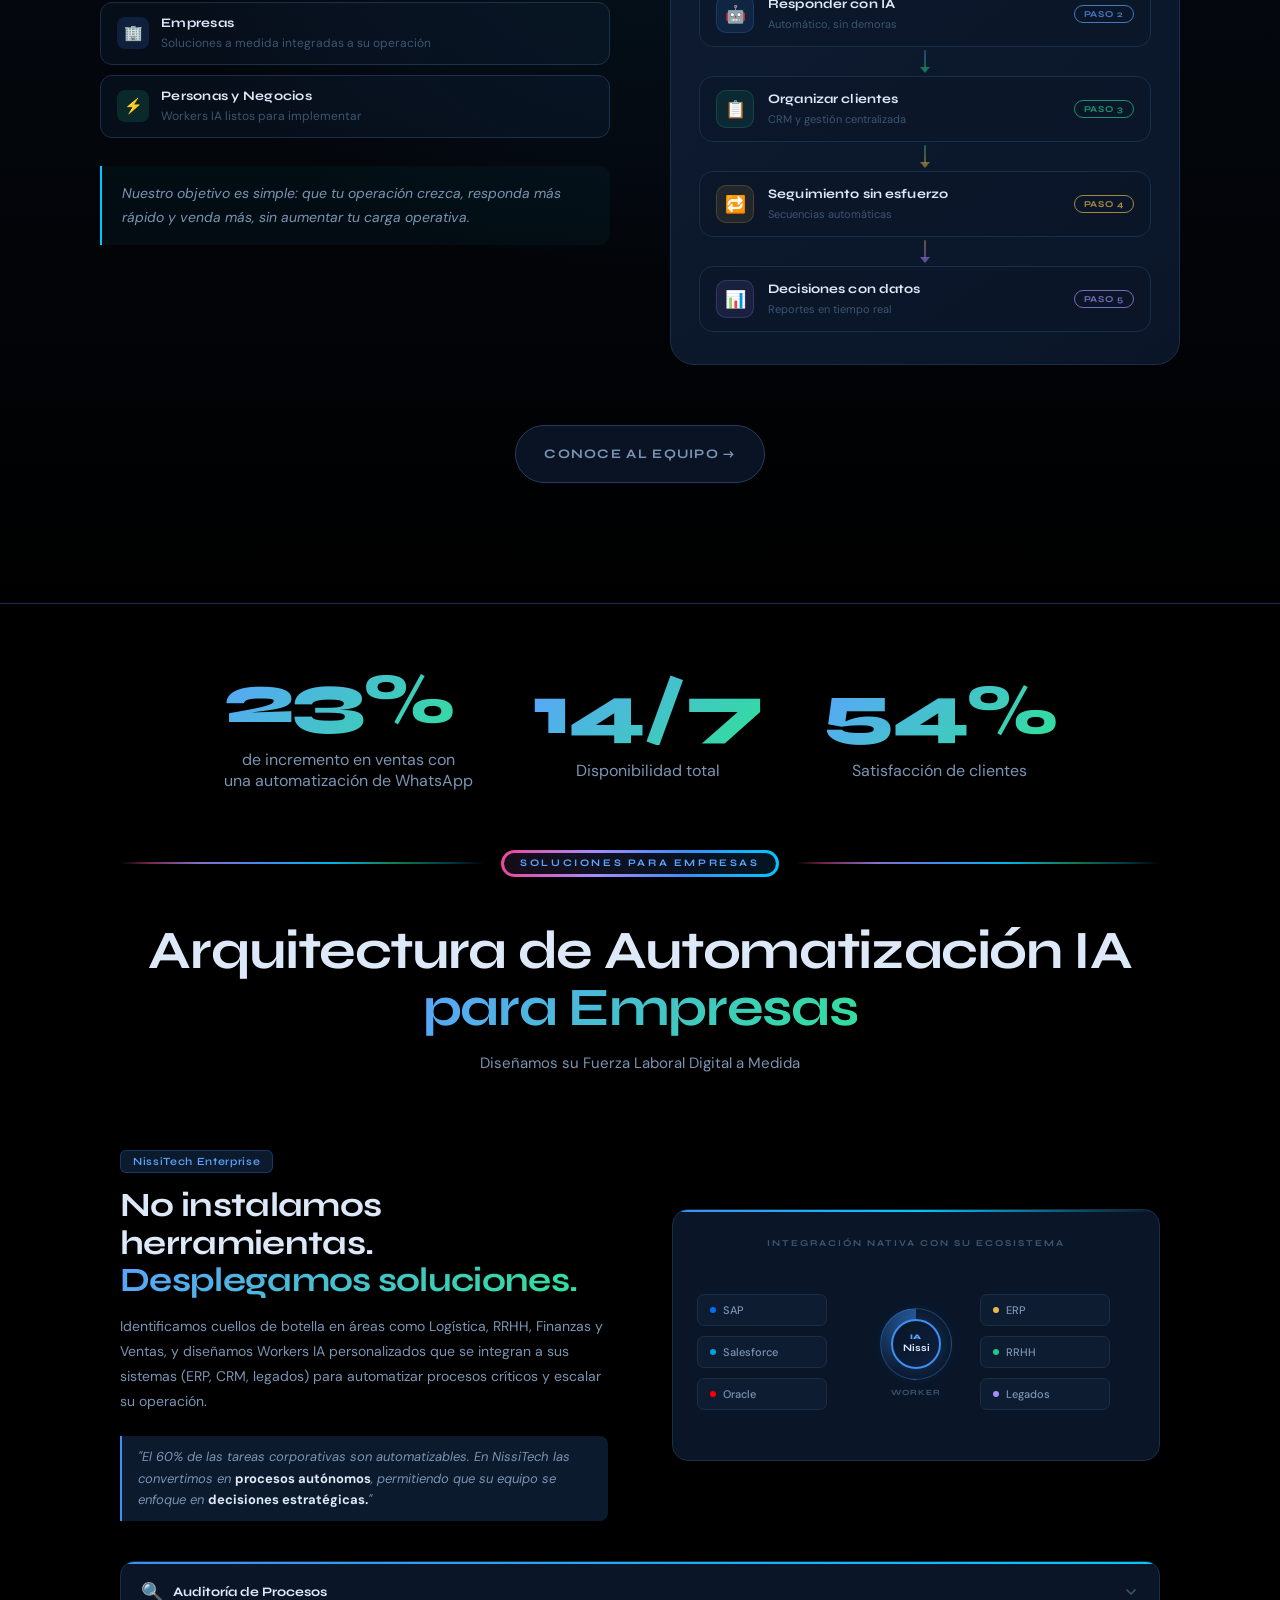
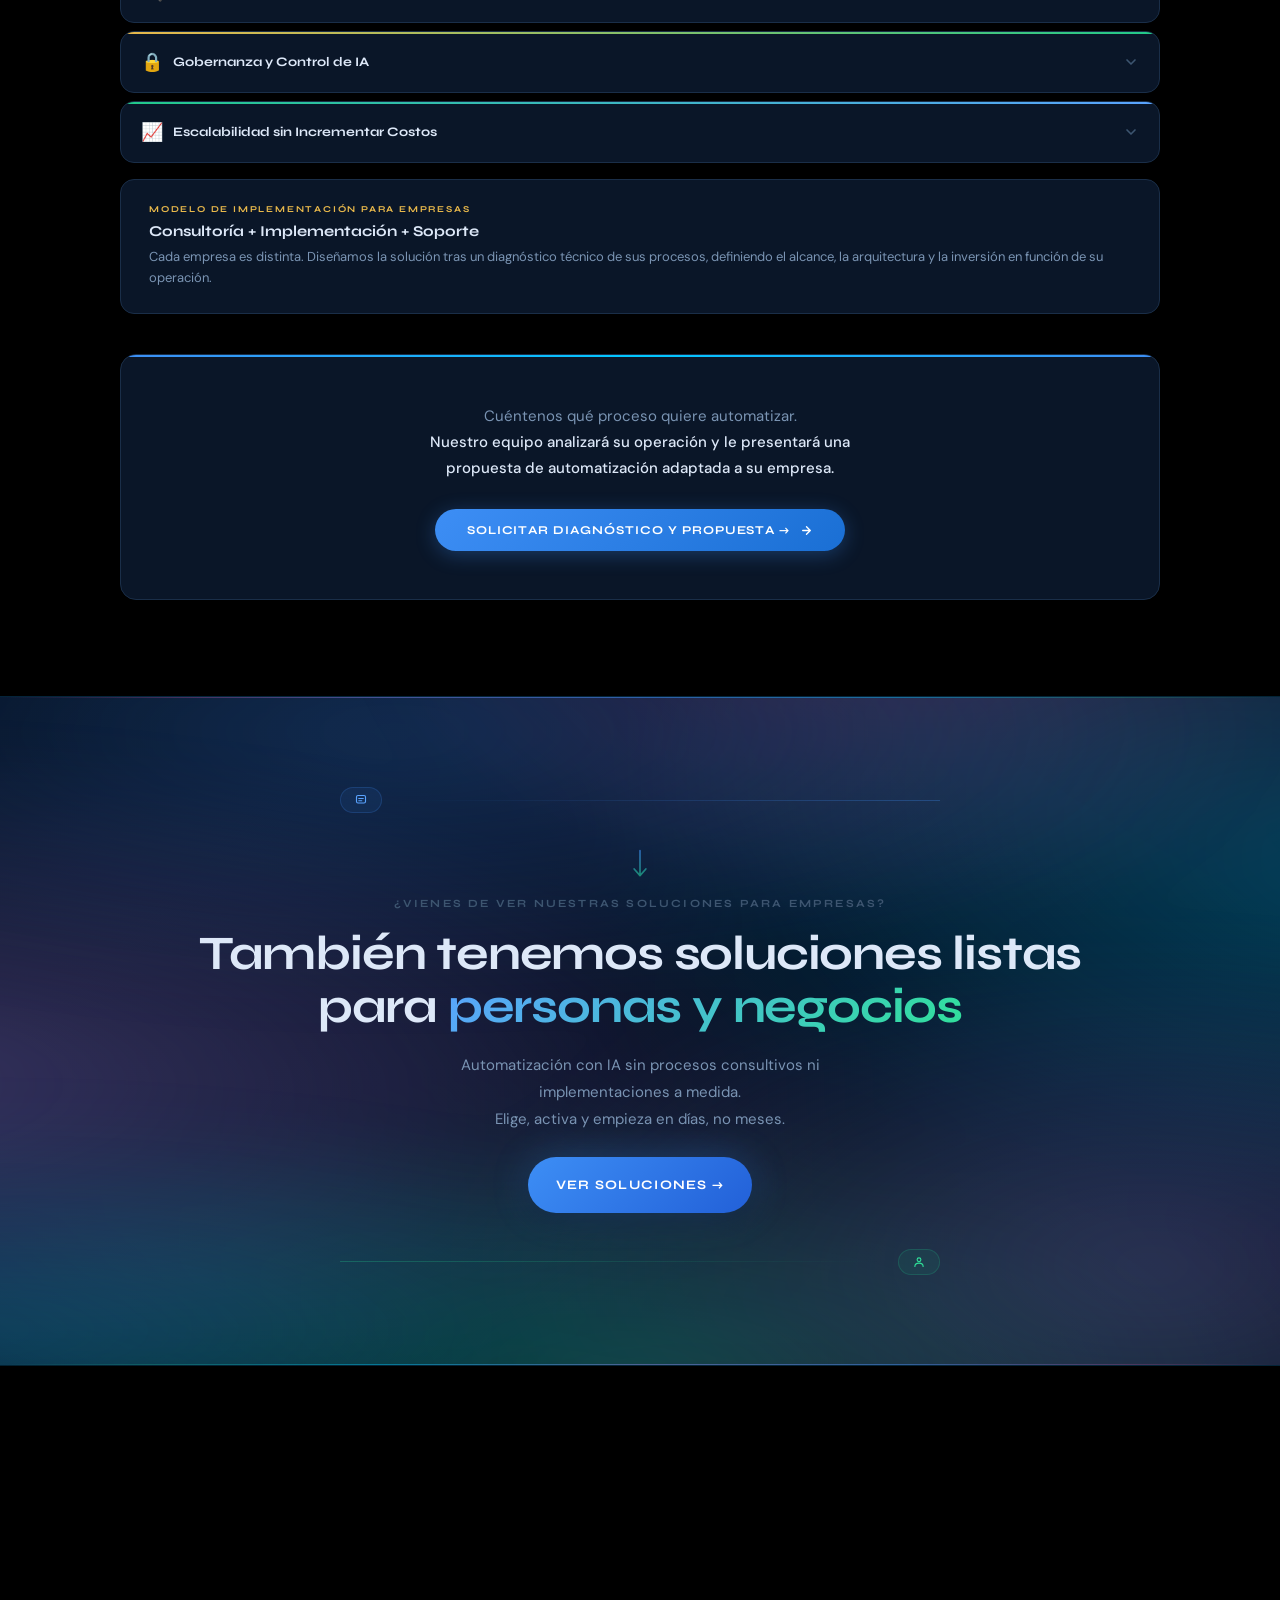
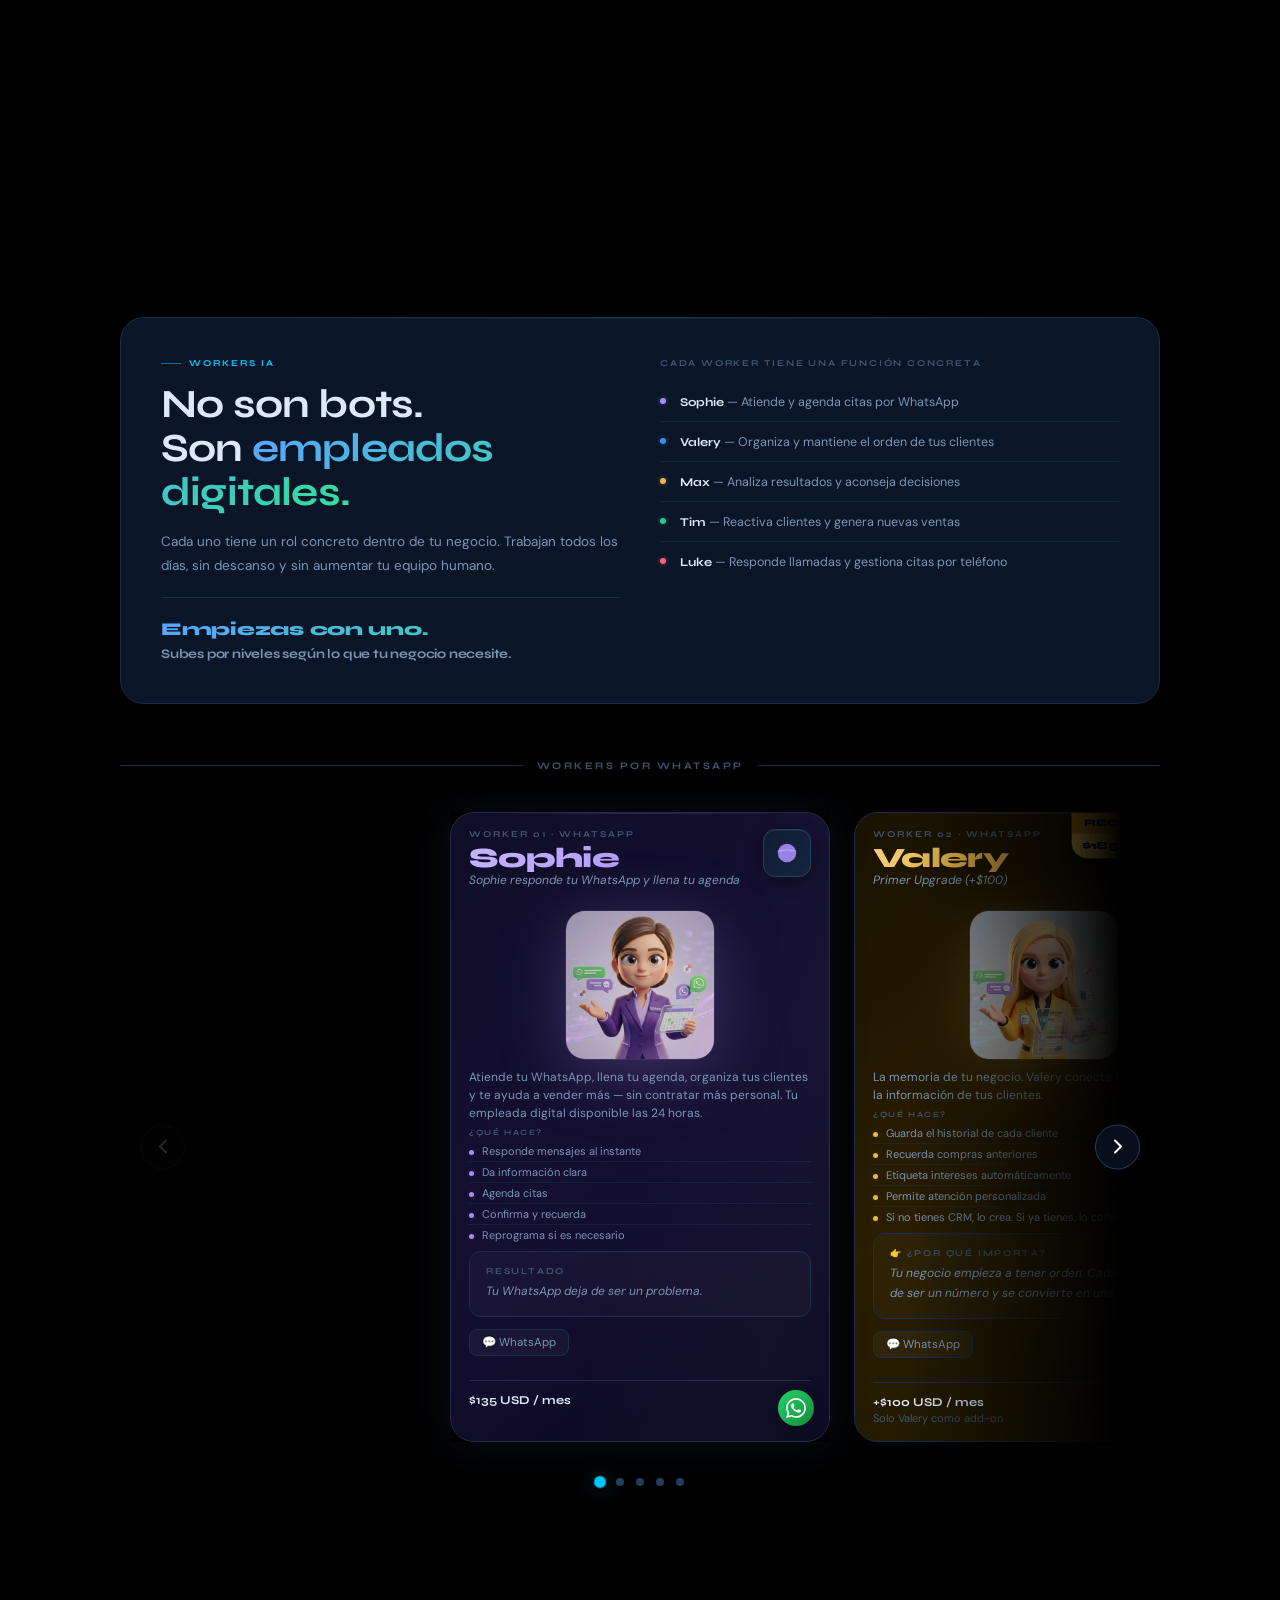
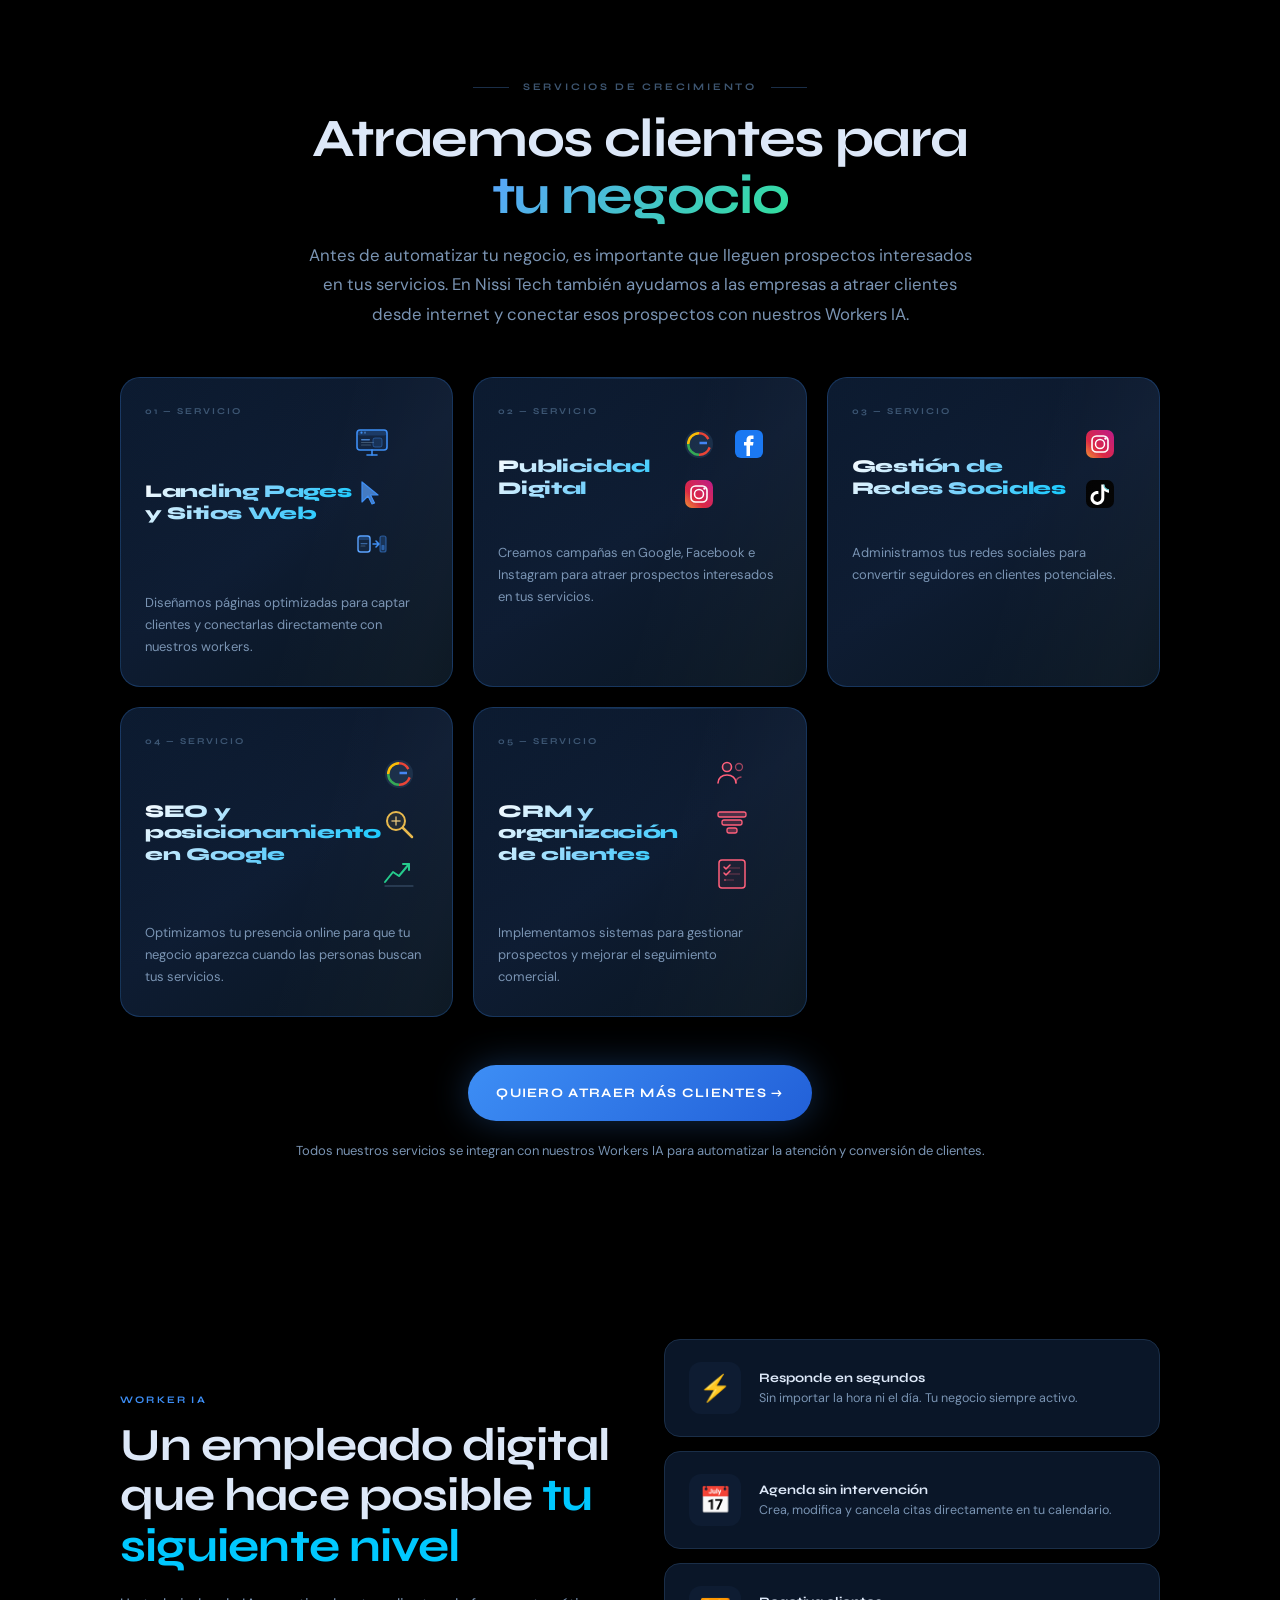
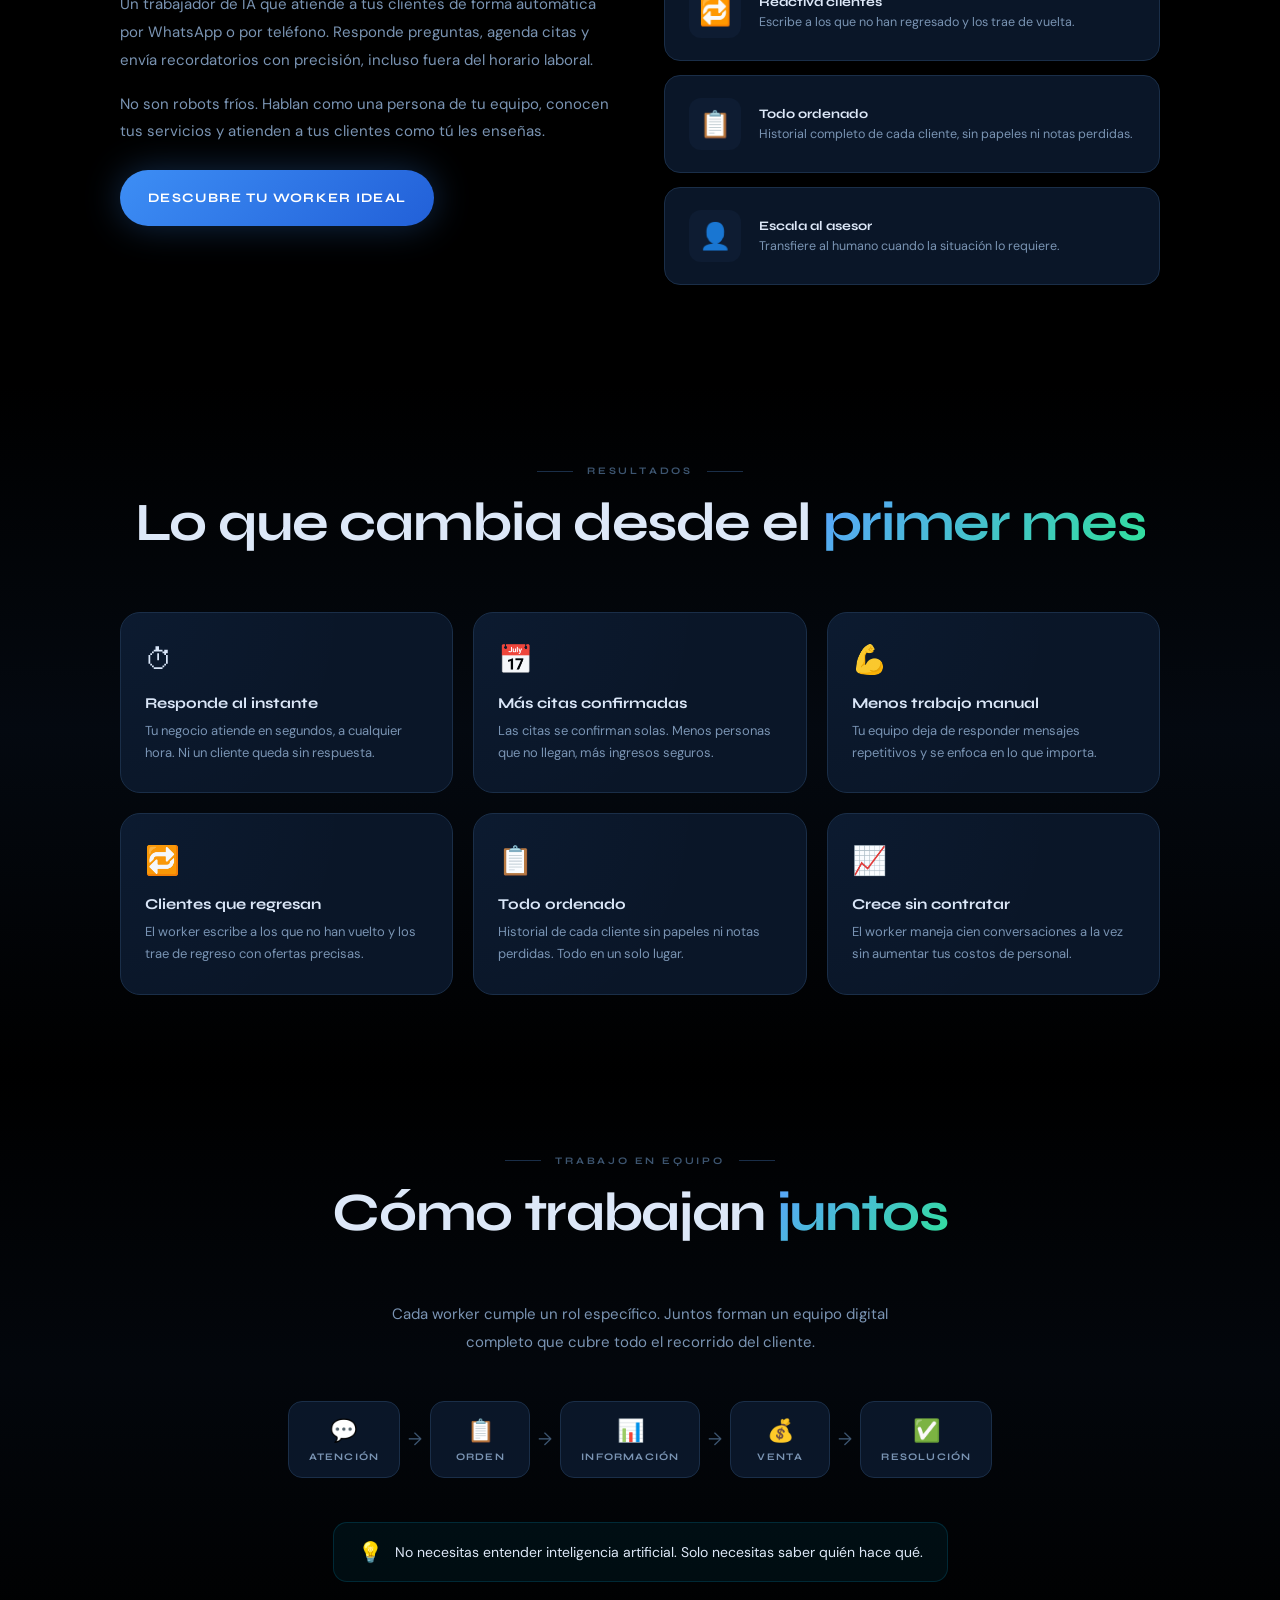
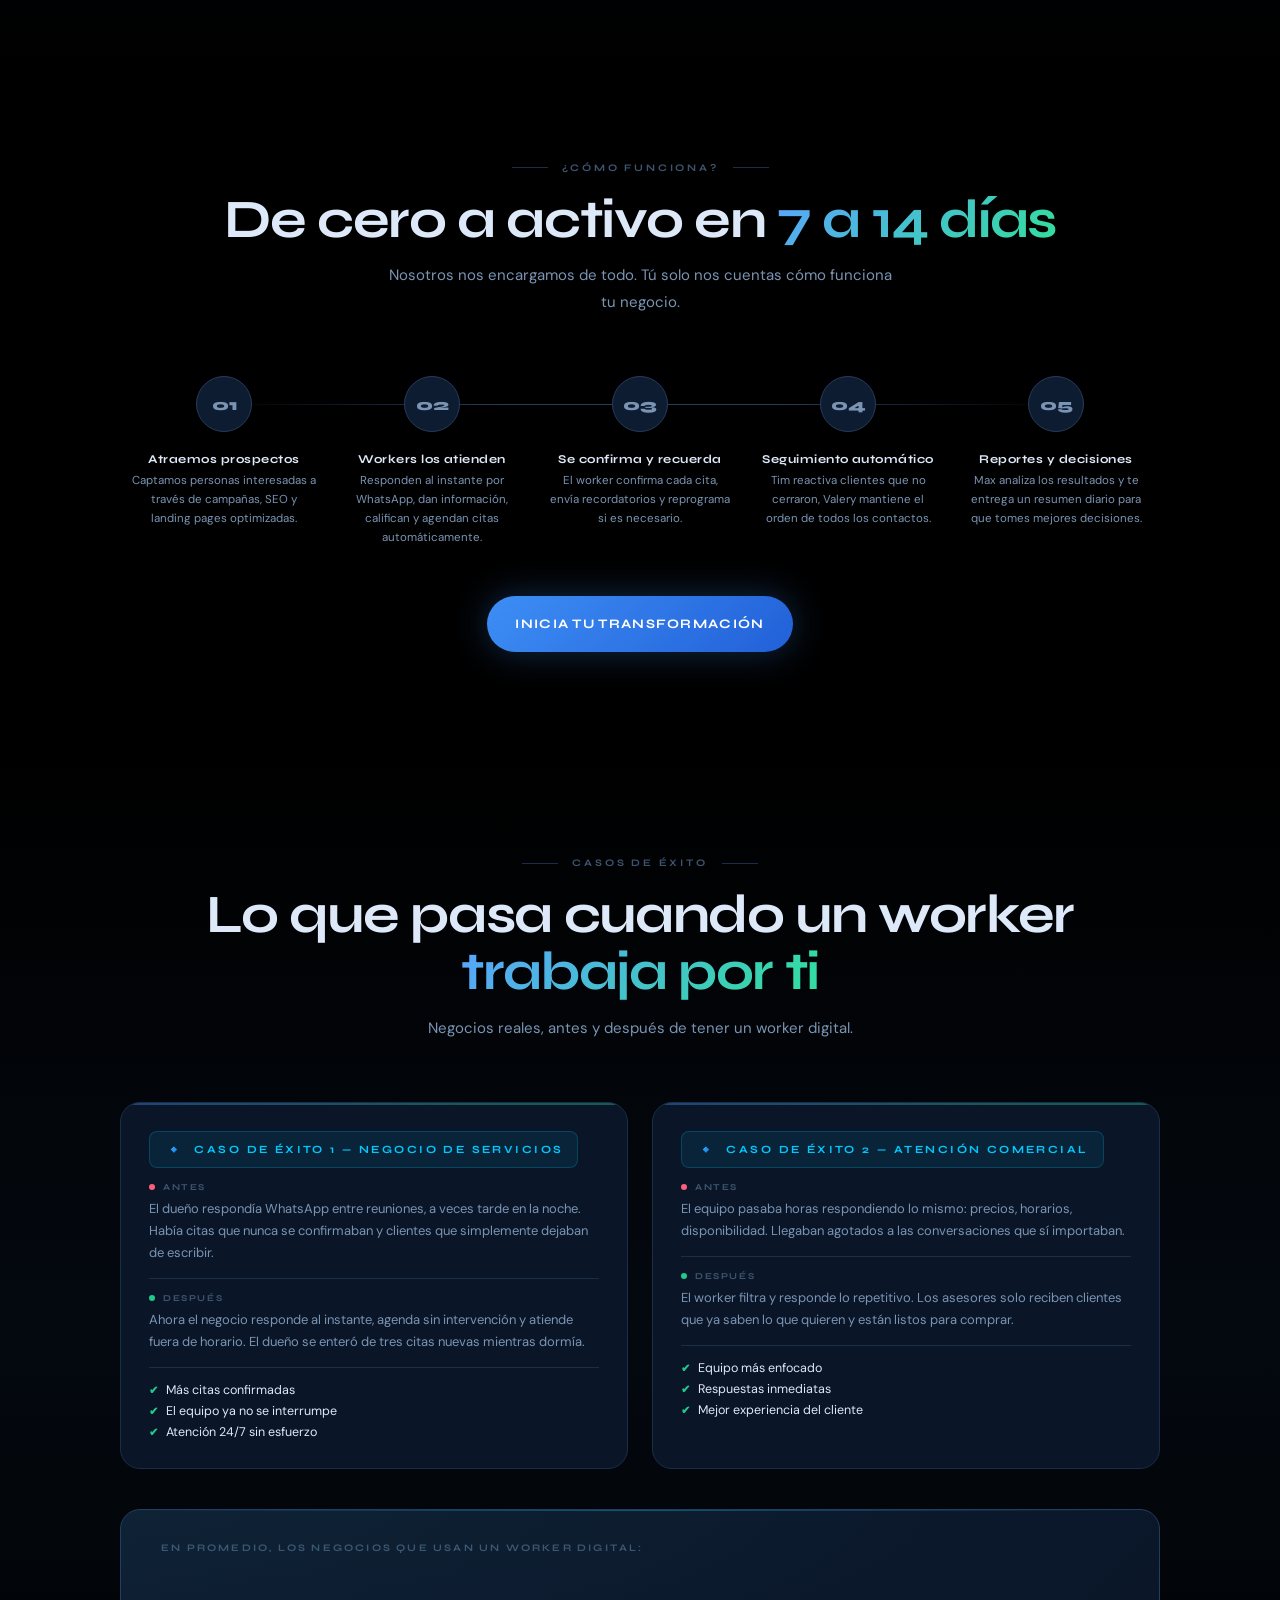
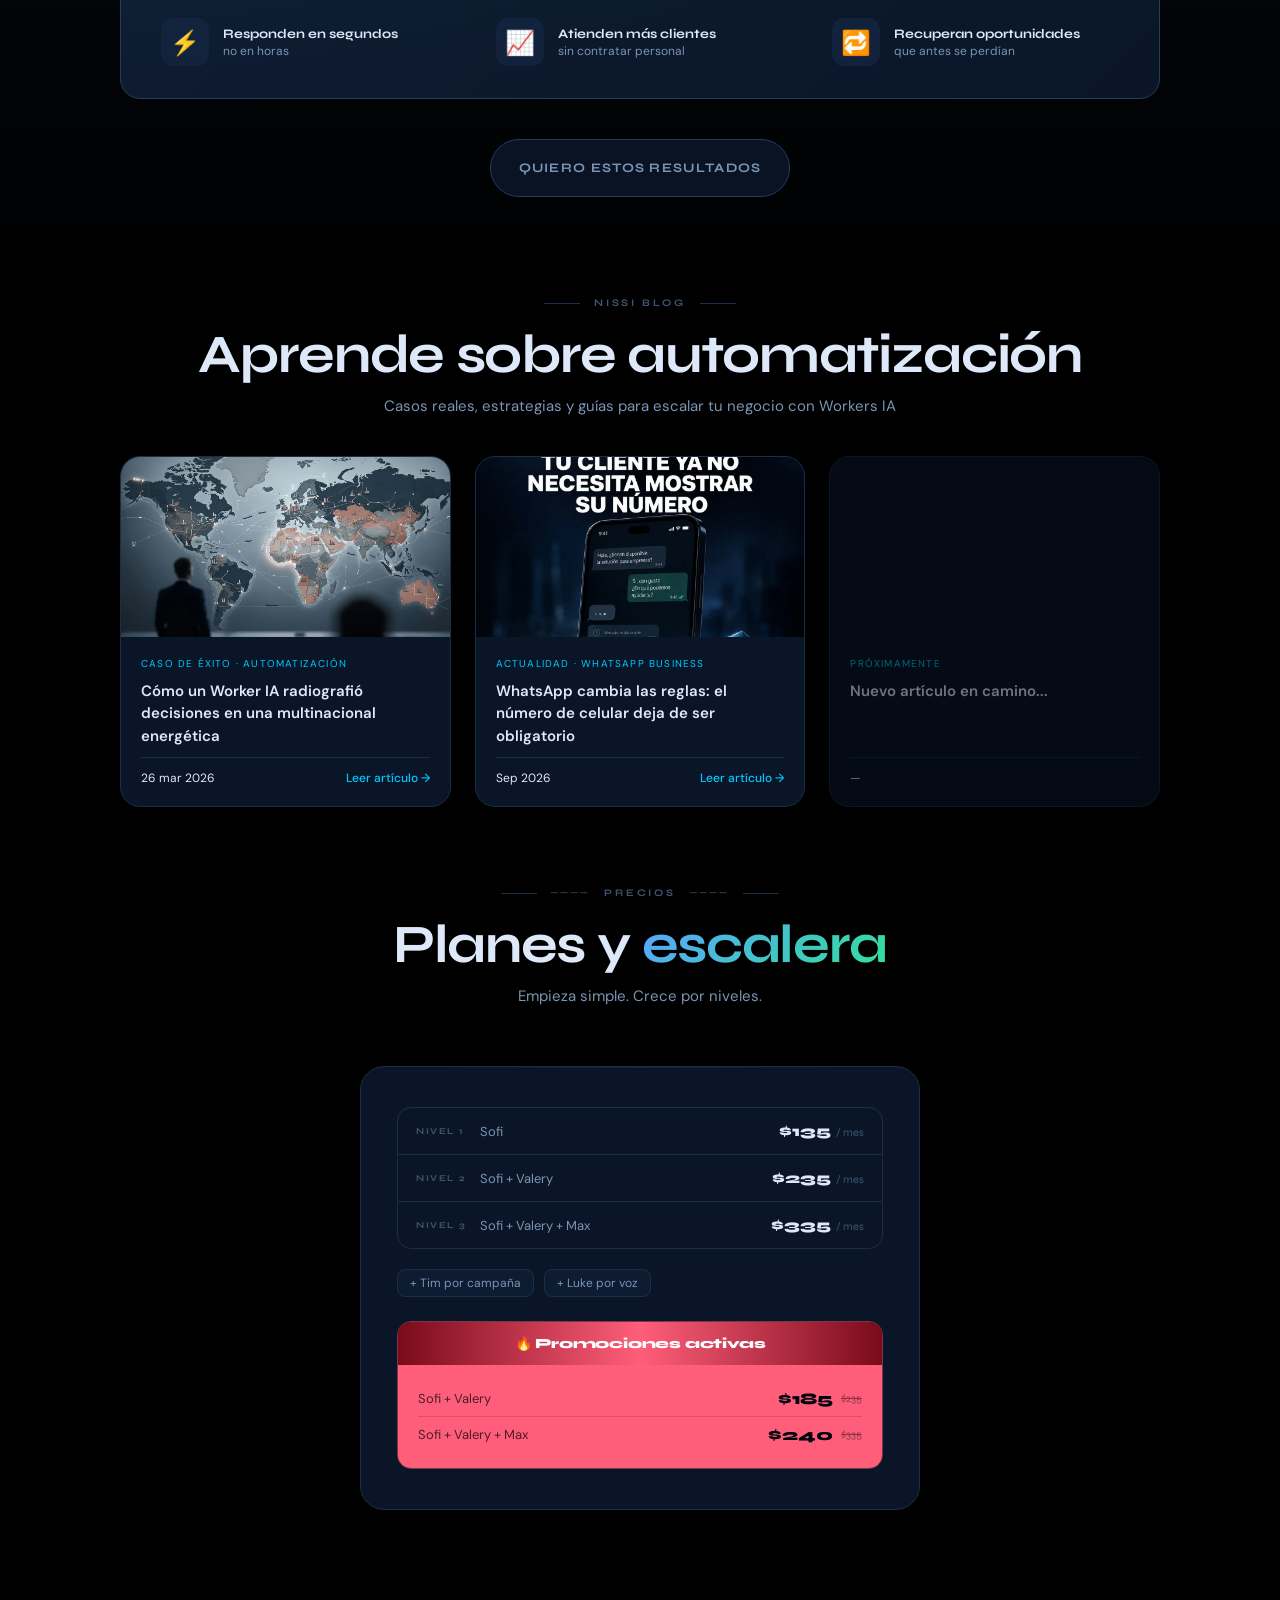
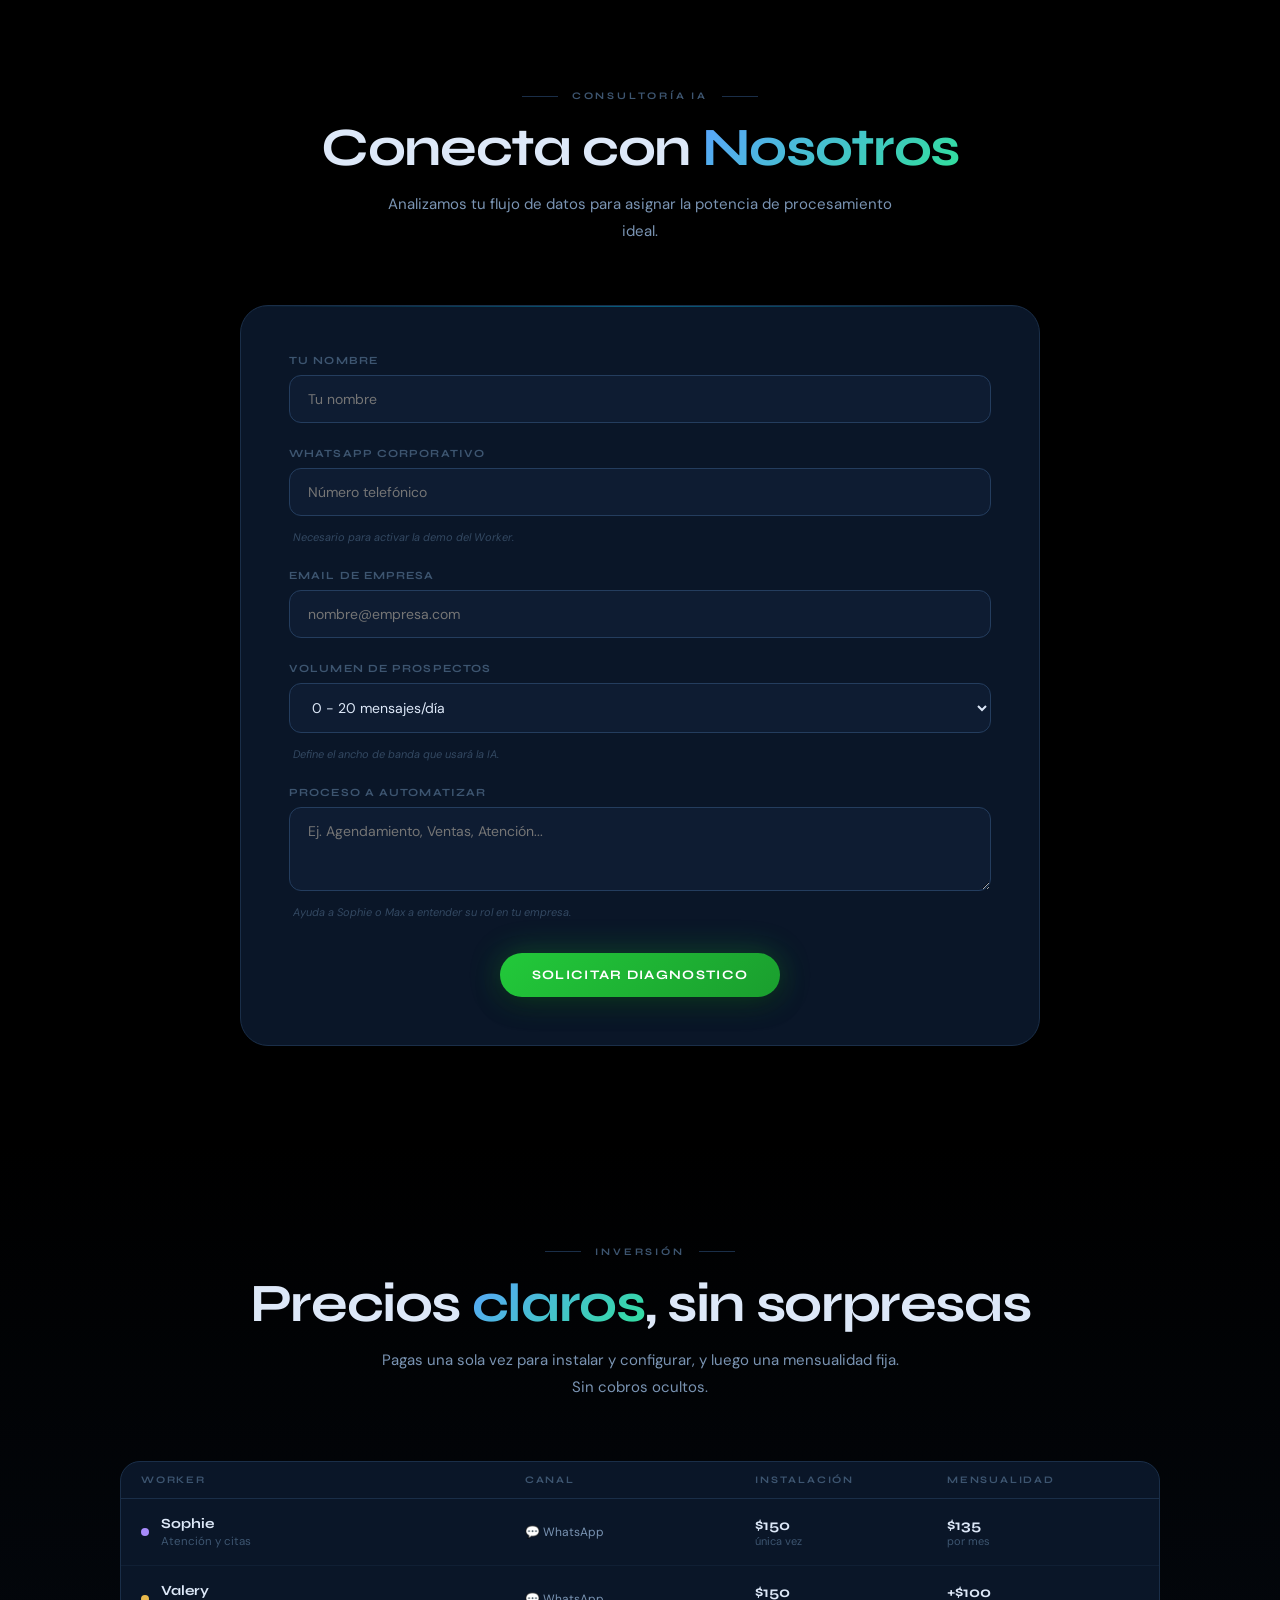
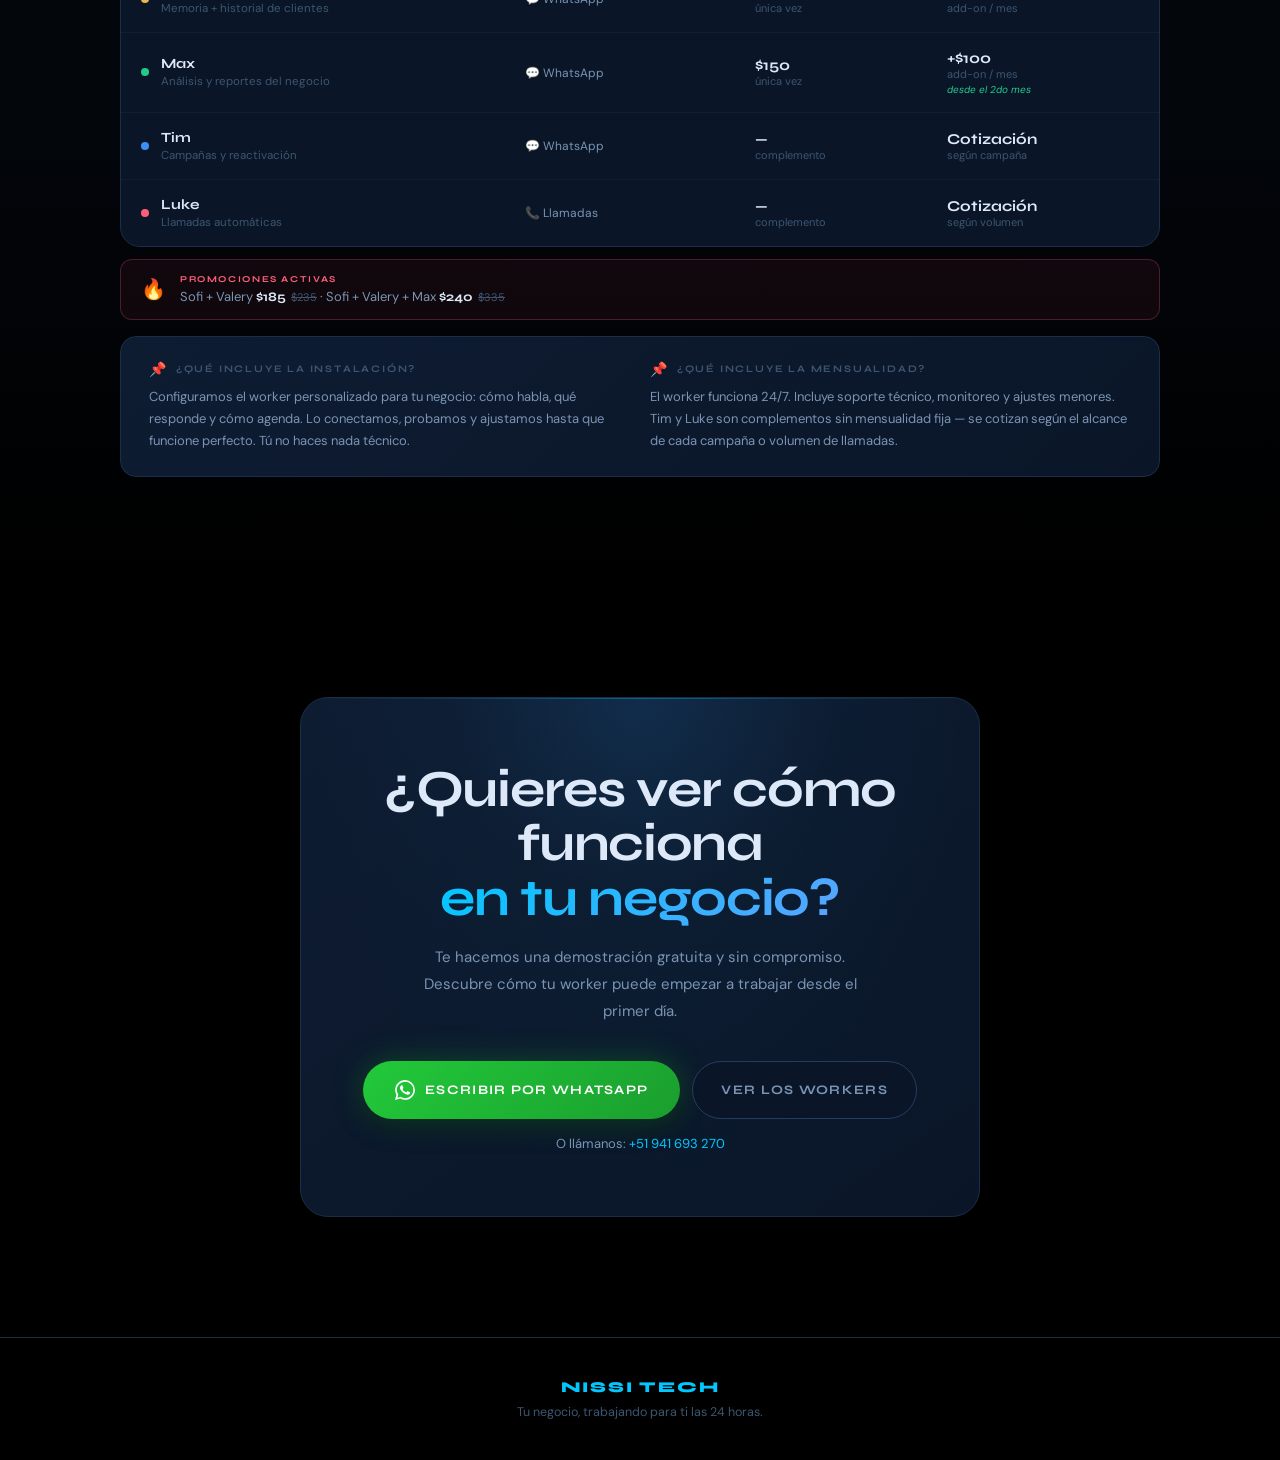
==== commit b684ffa2: "WorkerOS: botón con el nombre tal cual y enlace a la carpeta correcta El enlace apuntaba a workerOS/" ====
--- a/index.html
+++ b/index.html
@@ -271,7 +271,7 @@
   </div>
 
   <div class="nav-ctas">
-    <a href="workerOS/" class="nav-cta nav-cta--workerOS" rel="nofollow" title="Panel del equipo Nissitech (pide usuario y contraseña)">
+    <a href="workeros/" class="nav-cta nav-cta--workeros" rel="nofollow" title="Panel del equipo Nissitech (pide usuario y contraseña)">
       <svg viewBox="0 0 24 24" fill="none" stroke="currentColor" stroke-width="2.4" stroke-linecap="round" stroke-linejoin="round" aria-hidden="true"><rect x="5" y="11" width="14" height="10" rx="2"/><path d="M8 11V7a4 4 0 0 1 8 0v4"/></svg>
       WorkerOS
     </a>
@@ -327,7 +327,7 @@
   </div>
 
   <a href="diagnostico.html" class="nav-mobile-cta">Demo Gratuita →</a>
-  <a href="workerOS/" class="nav-mobile-cta nav-mobile-cta--workerOS" rel="nofollow">WorkerOS 🔒</a>
+  <a href="workeros/" class="nav-mobile-cta nav-mobile-cta--workeros" rel="nofollow">WorkerOS 🔒</a>
 </div>
 <!-- ═══ HERO ═══ -->
 <!-- <section id="hero">
--- a/styles.css
+++ b/styles.css
@@ -3966,3 +3966,5 @@
   /* en el celular el botón WorkerOS va dentro del menú */
   .nav-ctas .nav-cta--workeros{display:none}
 }
+/* El nombre WorkerOS se escribe tal cual (sin pasar a mayúsculas) */
+.nav-cta.nav-cta--workeros,.nav-mobile .nav-mobile-cta--workeros{text-transform:none!important;letter-spacing:.02em}
